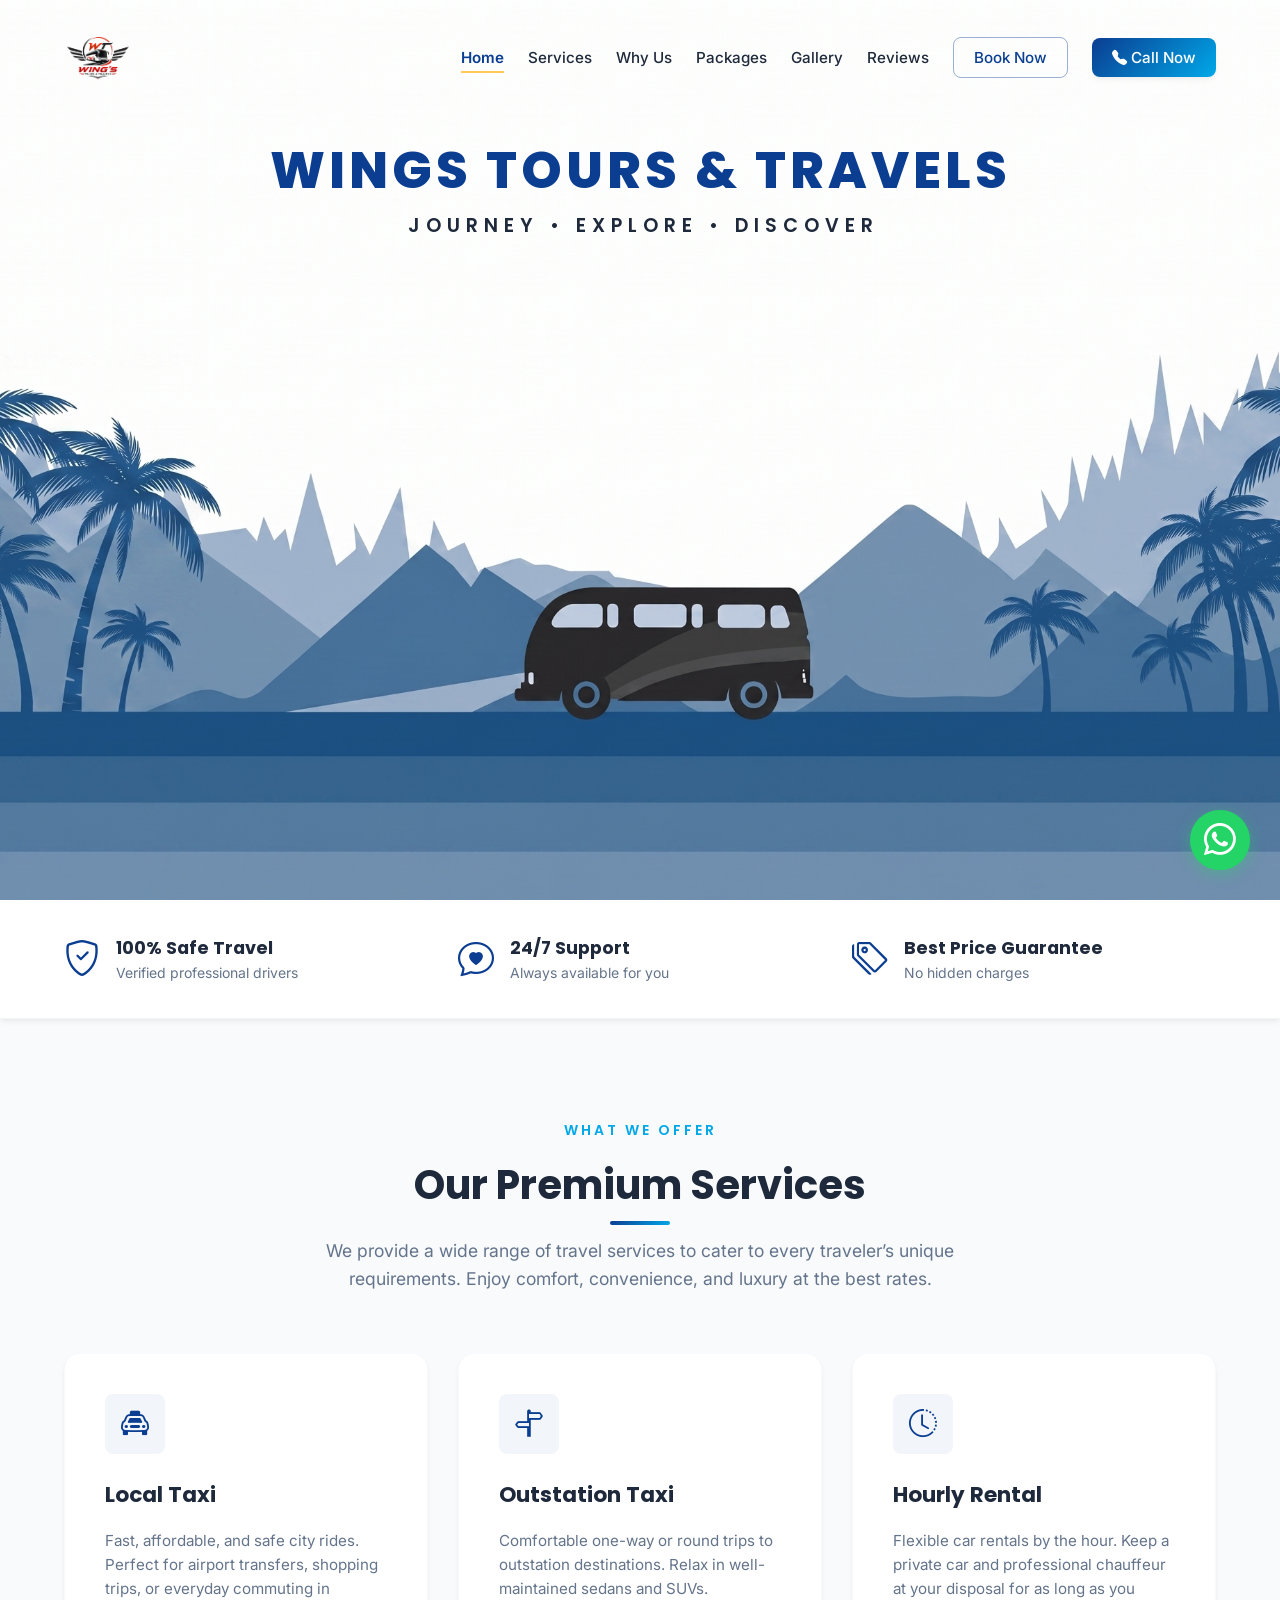
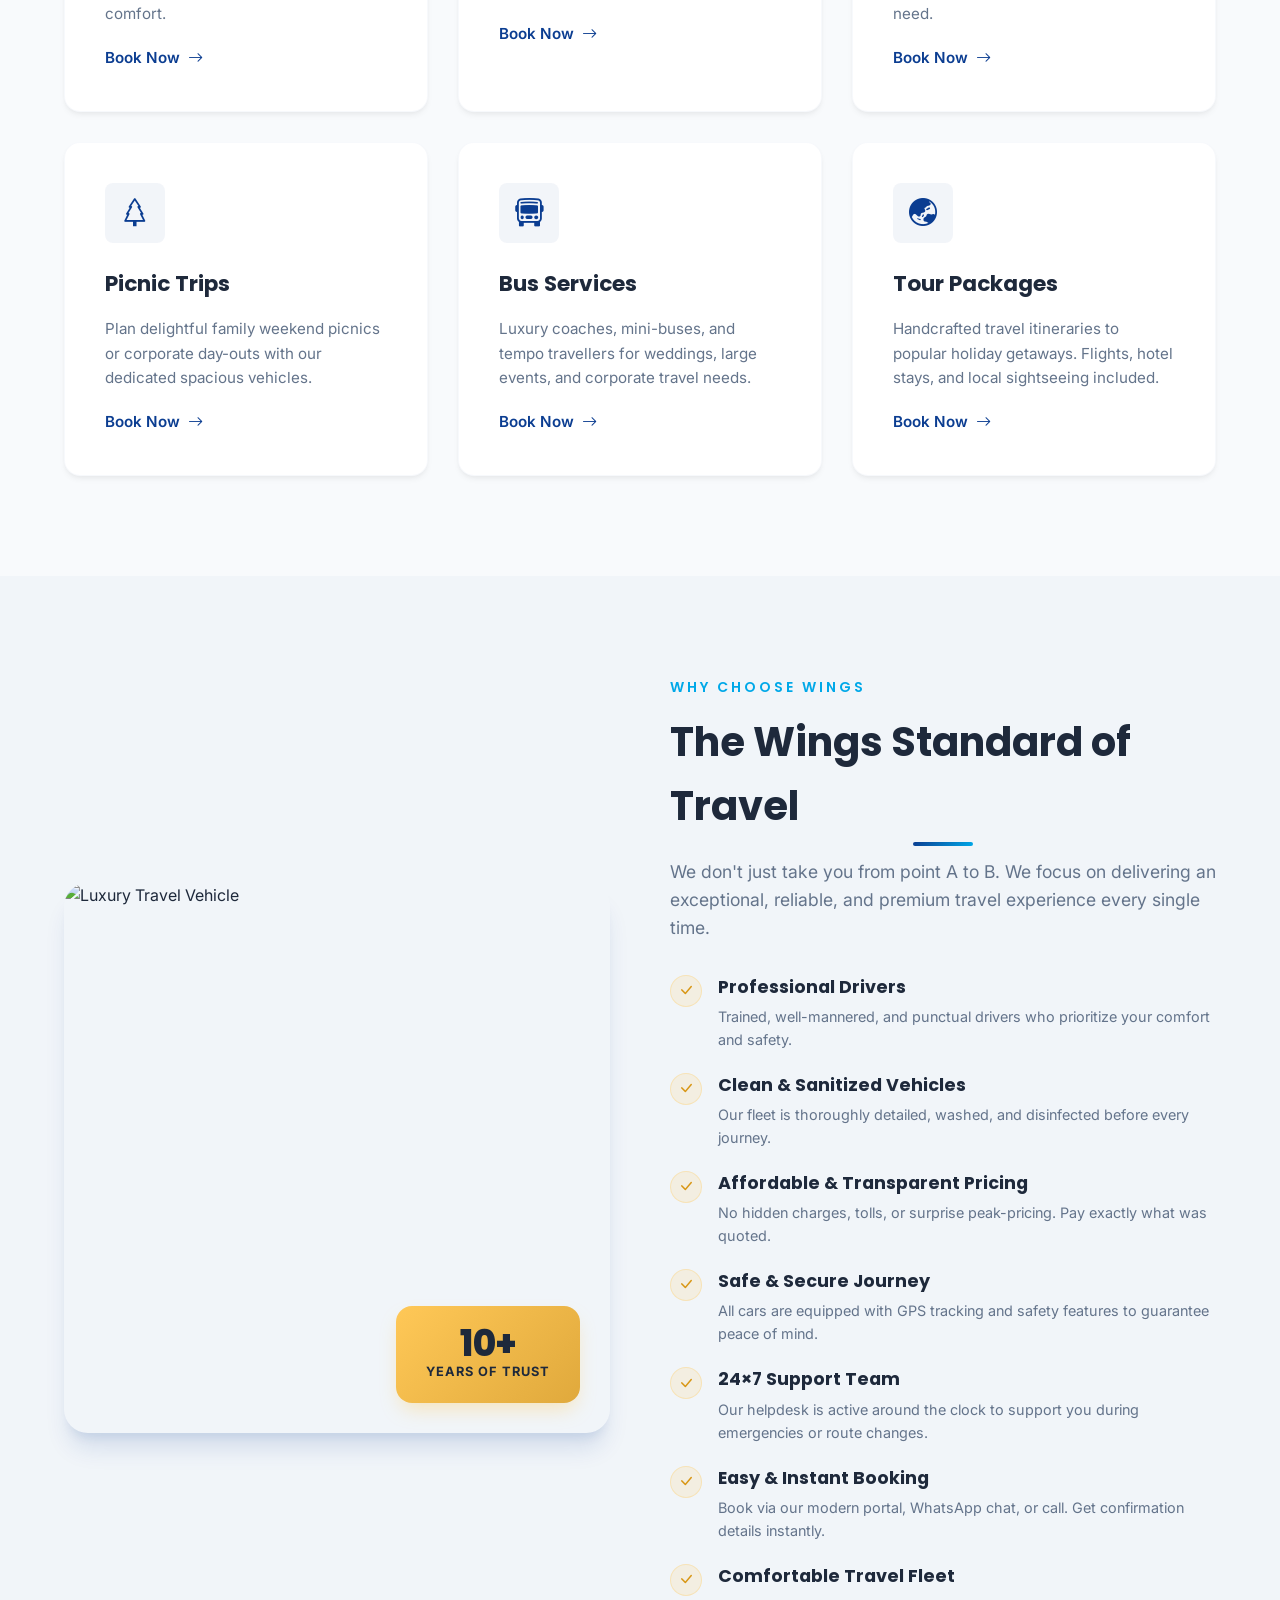
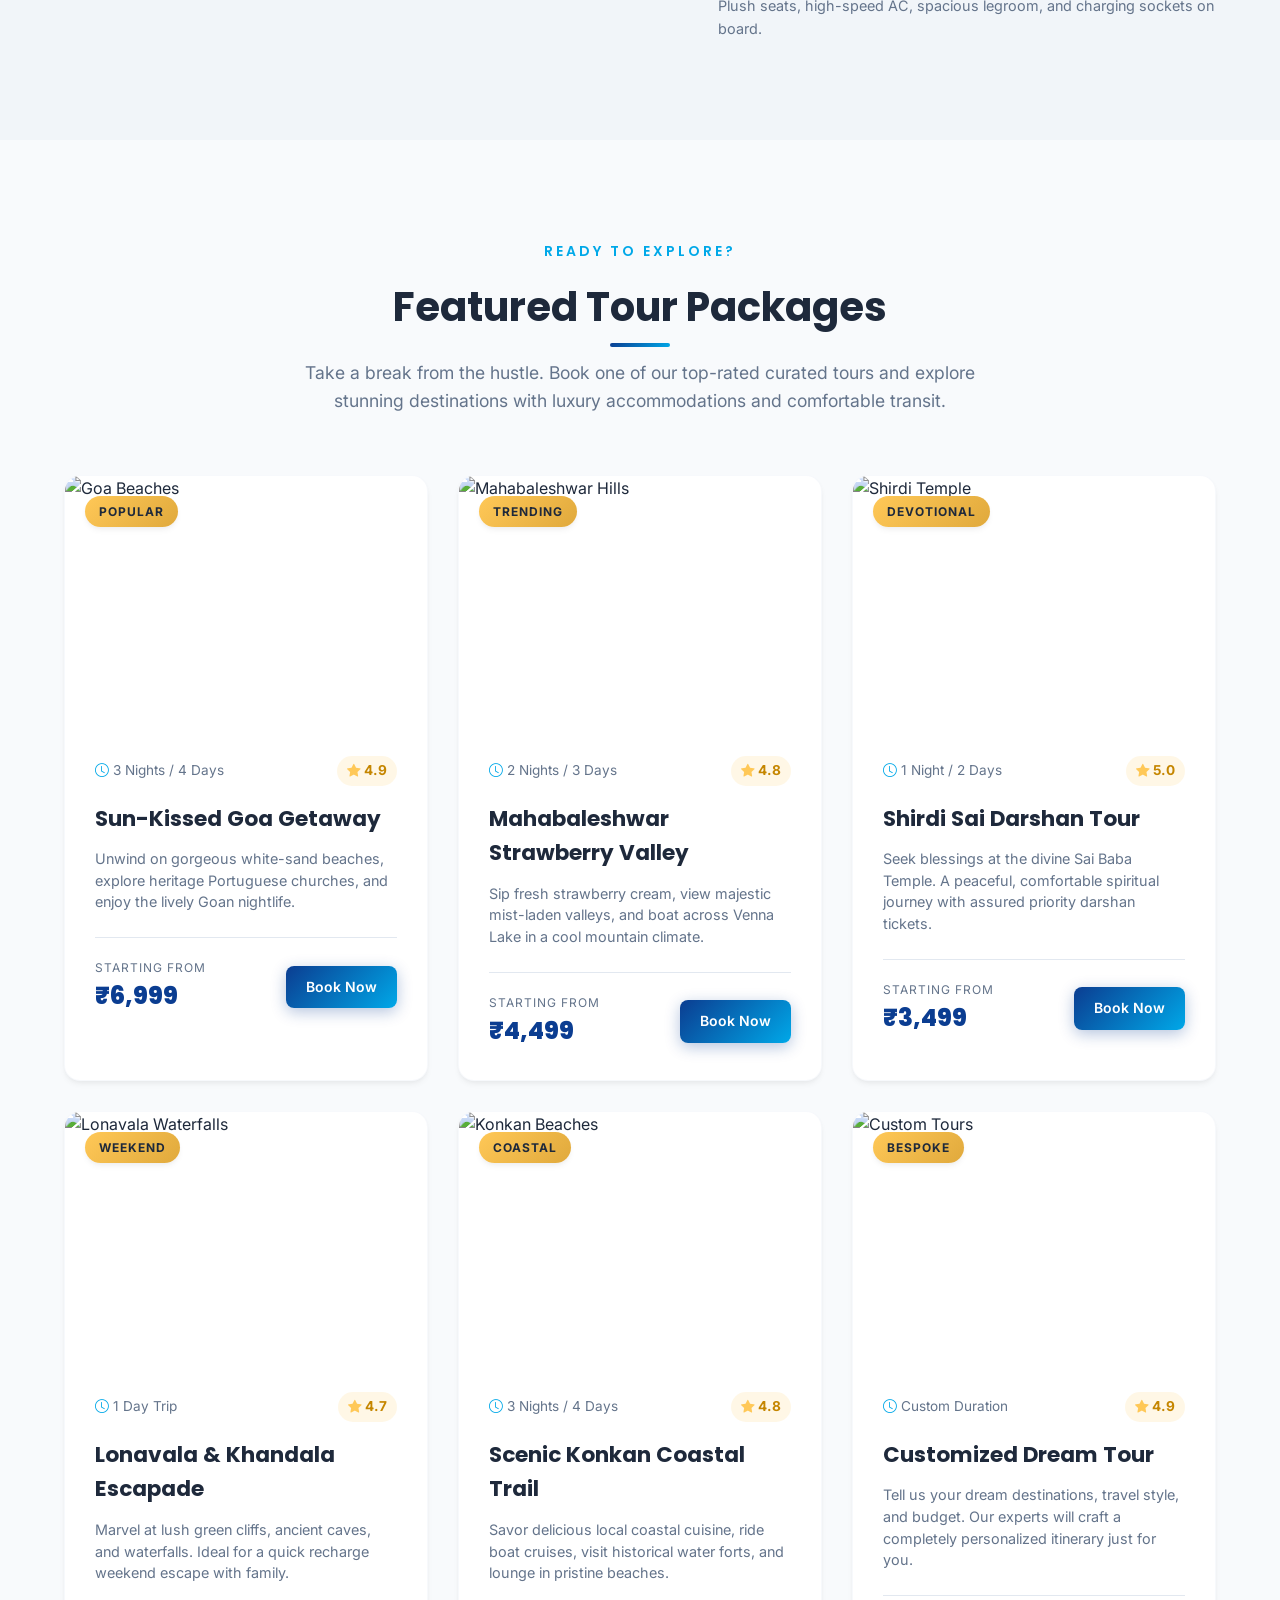
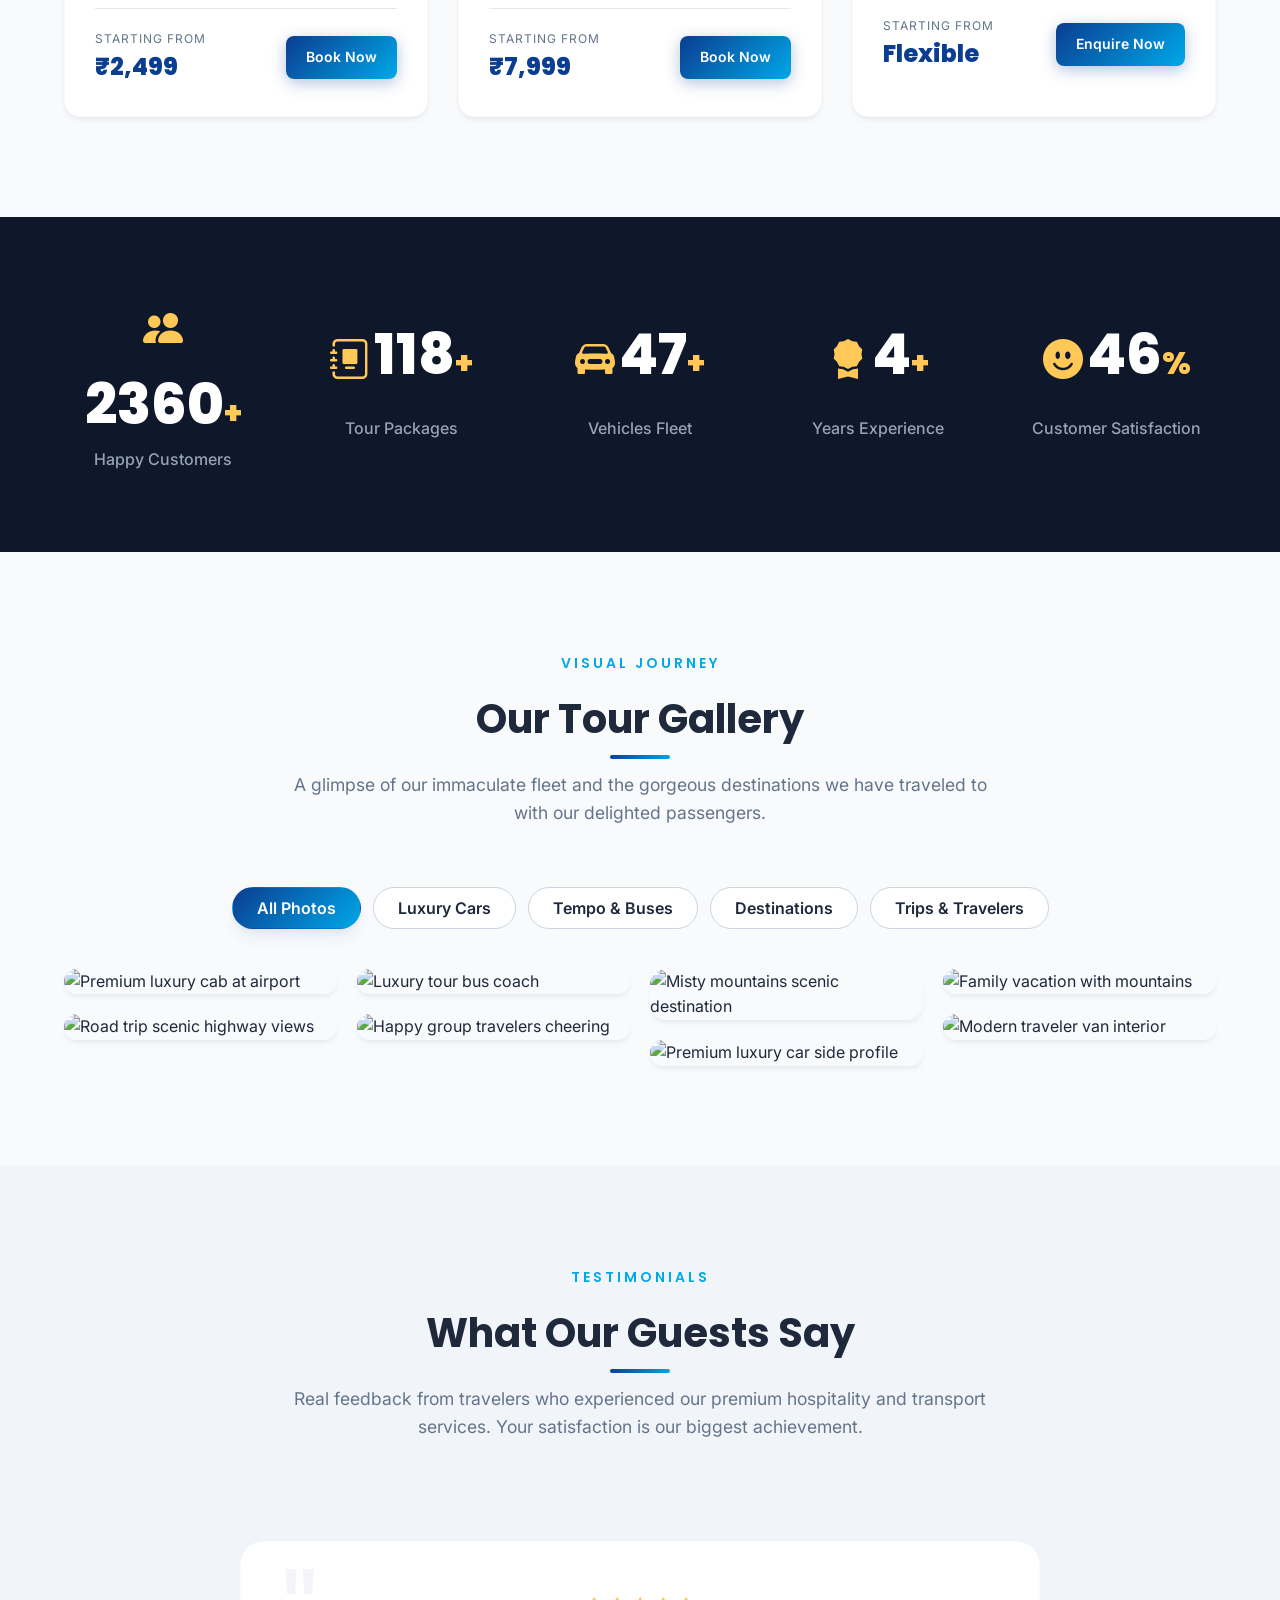
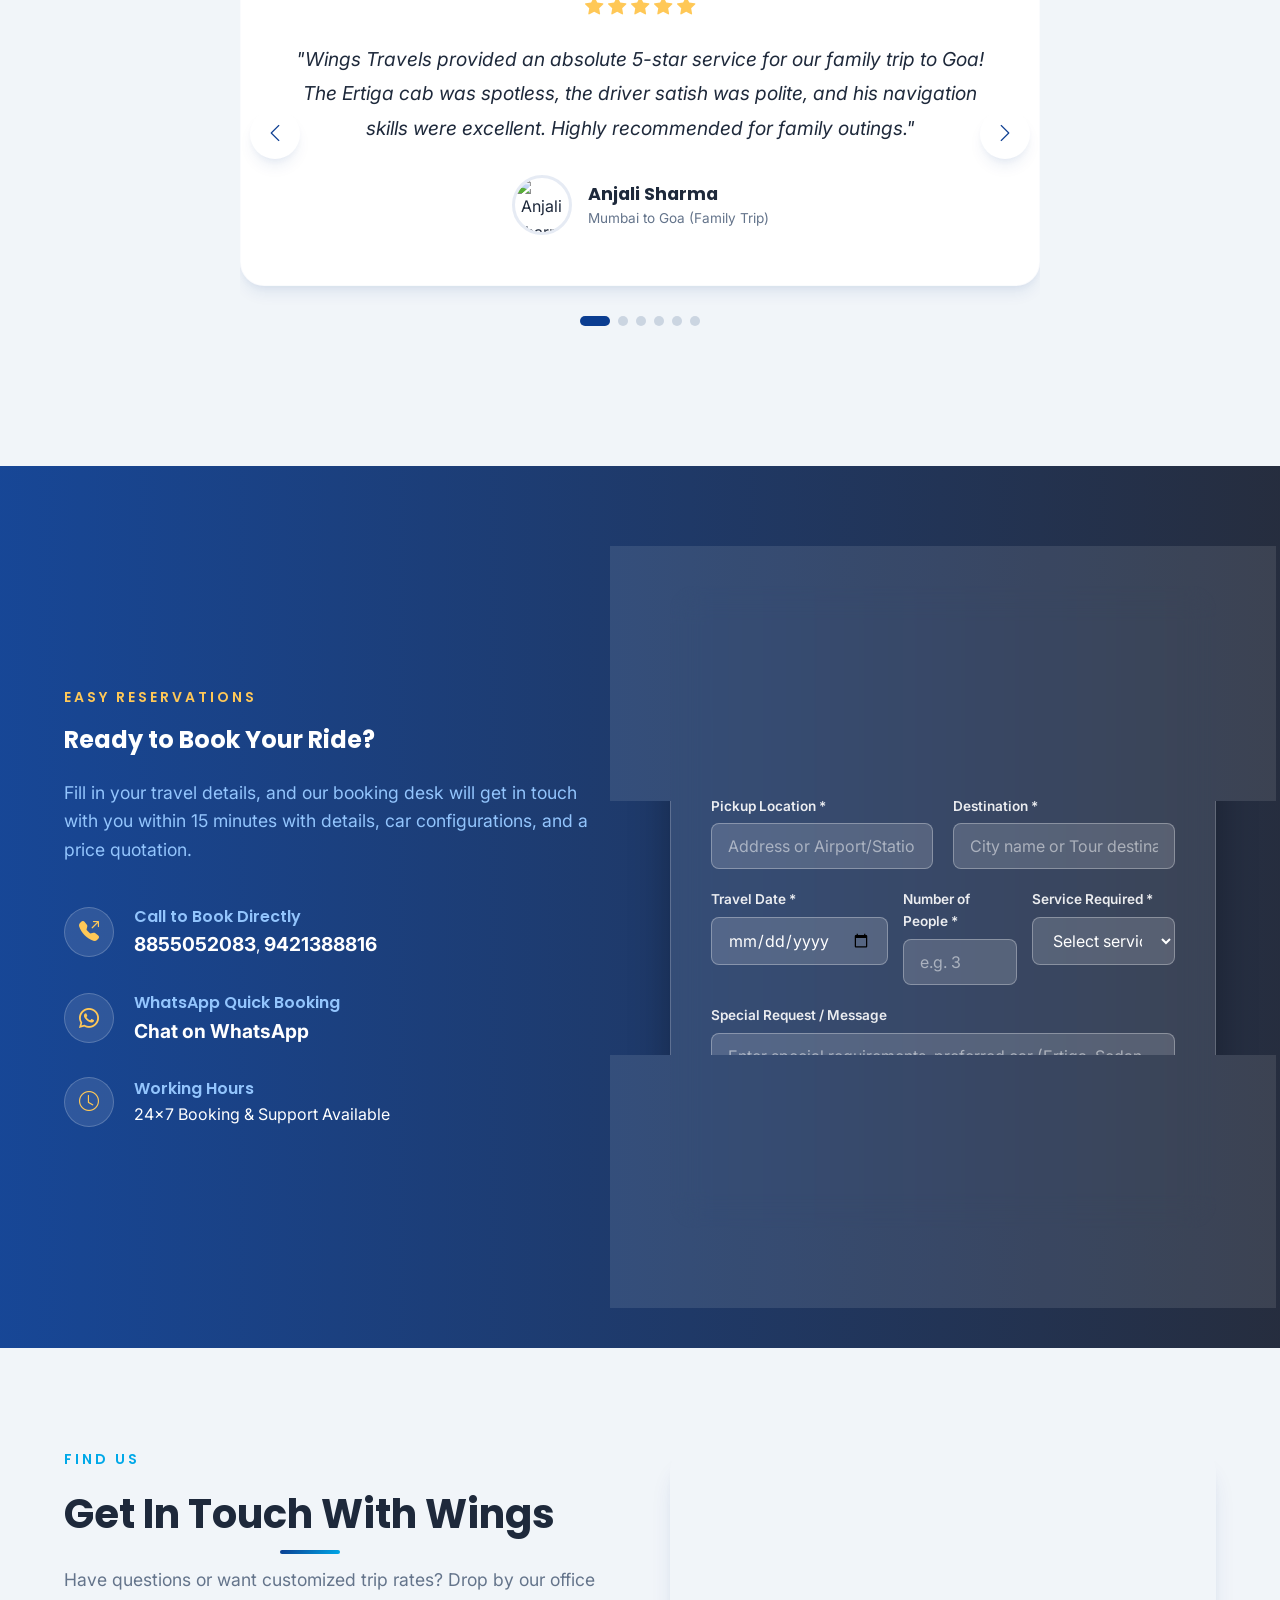
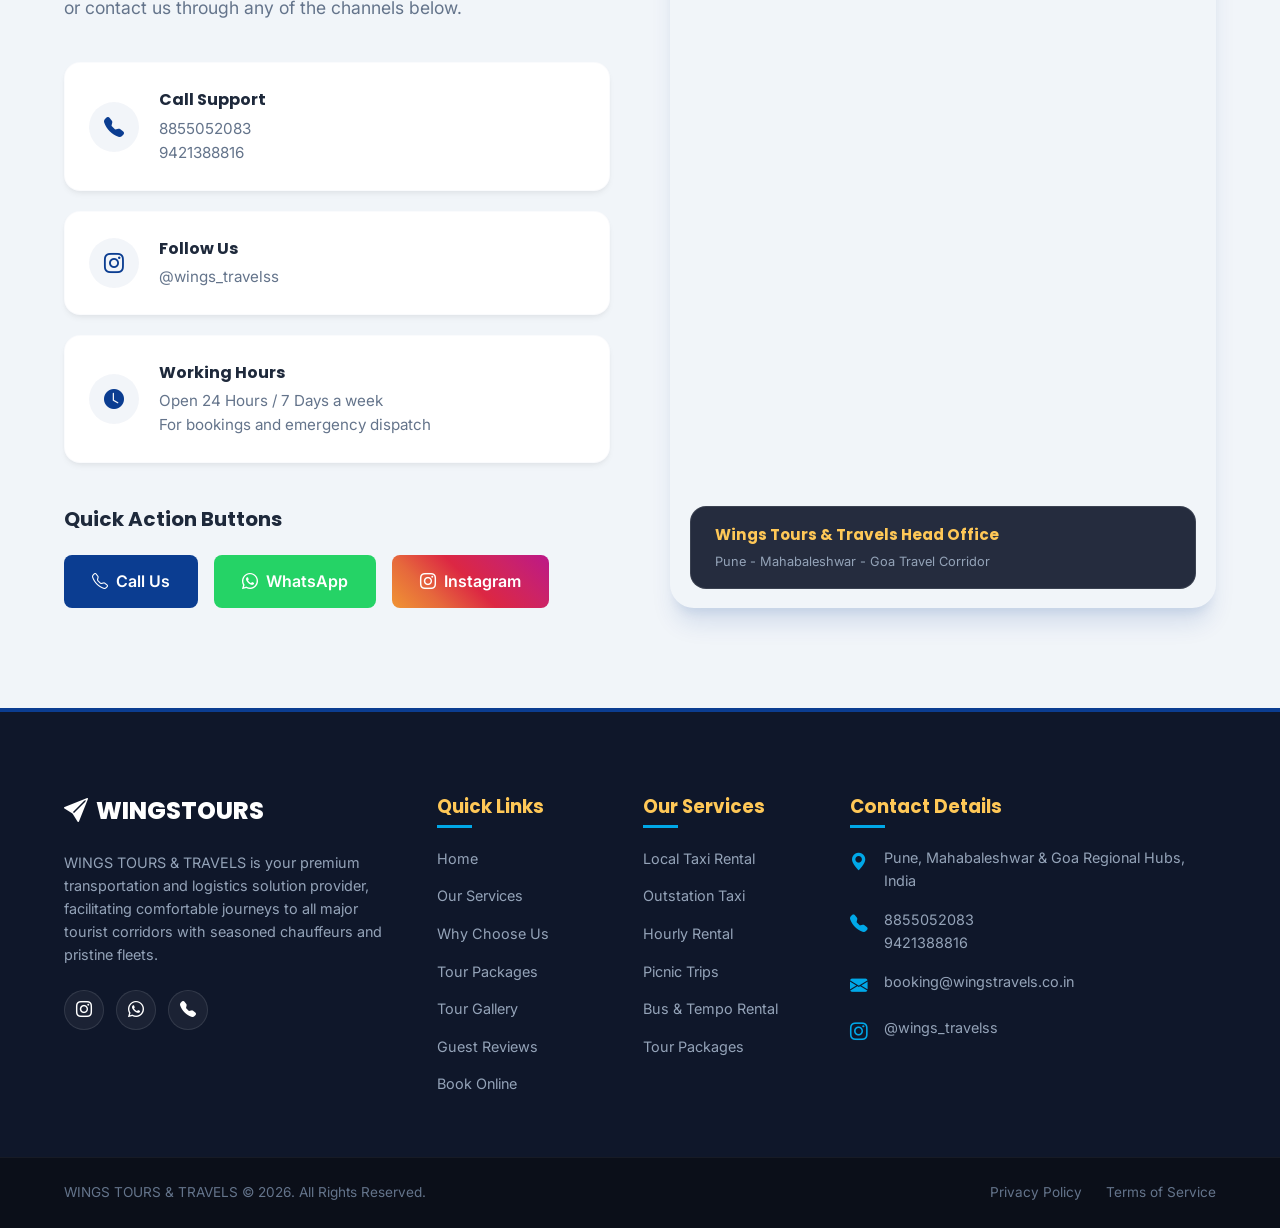
==== index.html @ 65b480d7 "ixes for the mobile service modal inputs and removed the "Experienced Drivers" card and links" ====
<!DOCTYPE html>
<html lang="en">

<head>
    <meta charset="UTF-8">
    <meta name="viewport" content="width=device-width, initial-scale=1.0">
    <title>Wings Tours & Travels | Premium Travel Agency & Car Rentals</title>
    <meta name="description"
        content="Wings Tours & Travels offers premium taxi rentals, outstation trips, bus services, and tour packages. Experience luxury, safety, and reliability. Book now!">
    <meta name="keywords"
        content="Wings Tours, Travels, Luxury Taxi, Outstation Cab, Bus Services, Goa Tour, Mahabaleshwar, Shirdi, Car Rental">

    <!-- Open Graph Meta Tags -->
    <meta property="og:title" content="Wings Tours & Travels">
    <meta property="og:description"
        content="Your Trusted Travel Partner for Every Journey. Safe, comfortable, and affordable luxury travel.">
    <meta property="og:type" content="website">

    <!-- Fonts -->
    <link rel="preconnect" href="https://fonts.googleapis.com">
    <link rel="preconnect" href="https://fonts.gstatic.com" crossorigin>
    <link
        href="https://fonts.googleapis.com/css2?family=Inter:wght@300;400;500;600;700&family=Poppins:wght@400;500;600;700;800&display=swap"
        rel="stylesheet">

    <!-- Bootstrap Icons -->
    <link rel="stylesheet" href="https://cdn.jsdelivr.net/npm/bootstrap-icons@1.11.1/font/bootstrap-icons.css">

    <!-- Custom CSS -->
    <link rel="stylesheet" href="style.css">
</head>

<body>

    <!-- Preloader -->
    <div id="preloader" class="preloader">
        <div class="spinner"></div>
        <h2 class="preloader-text">WINGS<span>TRAVELS</span></h2>
    </div>

    <!-- Scroll to Top -->
    <button id="scrollToTop" class="scroll-to-top" aria-label="Scroll to top">
        <i class="bi bi-arrow-up"></i>
    </button>

    <!-- Floating WhatsApp Widget -->
    <a href="https://wa.me/918855052083?text=Hi%20Wings%20Tours%20%26%20Travels,%20I%20would%20like%20to%20inquire%20about%20a%20booking."
        class="floating-whatsapp" target="_blank" rel="noopener" aria-label="Contact us on WhatsApp">
        <i class="bi bi-whatsapp"></i>
        <span class="whatsapp-tooltip">Chat with us</span>
    </a>

    <!-- Sticky Navbar -->
    <nav class="navbar" id="navbar">
        <div class="nav-container">
            <a href="#" class="logo">
                <img src="images/Logo.png" alt="Wings Tours & Travels" class="logo-img">
            </a>
            <button class="nav-toggle" id="navToggle" aria-label="Toggle Navigation">
                <span class="bar"></span>
                <span class="bar"></span>
                <span class="bar"></span>
            </button>
            <ul class="nav-menu" id="navMenu">
                <li><a href="#home" class="nav-link active">Home</a></li>
                <li><a href="#services" class="nav-link">Services</a></li>
                <li><a href="#why-choose-us" class="nav-link">Why Us</a></li>
                <li><a href="#packages" class="nav-link">Packages</a></li>
                <li><a href="#gallery" class="nav-link">Gallery</a></li>
                <li><a href="#reviews" class="nav-link">Reviews</a></li>
                <li><a href="#booking" class="nav-link nav-btn-outline">Book Now</a></li>
                <li><a href="tel:8855052083" class="nav-link nav-btn-solid"><i class="bi bi-telephone-fill"></i> Call
                        Now</a></li>
            </ul>
        </div>
    </nav>

    <!-- 1. Hero Section -->
    <header id="home" class="hero-section">
        <div class="hero-content">
            <h1 class="hero-brand-title">WINGS TOURS &amp; TRAVELS</h1>
            <div class="hero-tagline">Journey &bull; Explore &bull; Discover</div>
        </div>
    </header>

    <!-- Quick Stats Strip -->
    <div class="stats-strip">
        <div class="stats-strip-container container">
            <div class="stats-strip-item">
                <i class="bi bi-shield-check"></i>
                <div>
                    <h4>100% Safe Travel</h4>
                    <p>Verified professional drivers</p>
                </div>
            </div>
            <div class="stats-strip-item">
                <i class="bi bi-chat-heart"></i>
                <div>
                    <h4>24/7 Support</h4>
                    <p>Always available for you</p>
                </div>
            </div>
            <div class="stats-strip-item">
                <i class="bi bi-tags"></i>
                <div>
                    <h4>Best Price Guarantee</h4>
                    <p>No hidden charges</p>
                </div>
            </div>
        </div>
    </div>

    <!-- 2. Our Services Section -->
    <section id="services" class="section services-section">
        <div class="section-header container">
            <span class="section-tagline">What We Offer</span>
            <h2 class="section-title">Our Premium Services</h2>
            <p class="section-subtitle">We provide a wide range of travel services to cater to every traveler’s unique
                requirements. Enjoy comfort, convenience, and luxury at the best rates.</p>
        </div>
        <div class="services-grid container">
            <!-- Service Card 1 -->
            <div class="service-card clickable-service-card reveal-slide-up" data-service="Local Taxi">
                <div class="service-icon-container">
                    <i class="bi bi-taxi-front"></i>
                </div>
                <h3>Local Taxi</h3>
                <p>Fast, affordable, and safe city rides. Perfect for airport transfers, shopping trips, or everyday commuting in comfort.</p>
                <div class="service-card-action">Book Now <i class="bi bi-arrow-right"></i></div>
                <div class="service-card-hover-bg"></div>
            </div>
            <!-- Service Card 2 -->
            <div class="service-card clickable-service-card reveal-slide-up" data-service="Outstation Taxi">
                <div class="service-icon-container">
                    <i class="bi bi-signpost-split"></i>
                </div>
                <h3>Outstation Taxi</h3>
                <p>Comfortable one-way or round trips to outstation destinations. Relax in well-maintained sedans and SUVs.</p>
                <div class="service-card-action">Book Now <i class="bi bi-arrow-right"></i></div>
                <div class="service-card-hover-bg"></div>
            </div>
            <!-- Service Card 3 -->
            <div class="service-card clickable-service-card reveal-slide-up" data-service="Hourly Rental">
                <div class="service-icon-container">
                    <i class="bi bi-clock-history"></i>
                </div>
                <h3>Hourly Rental</h3>
                <p>Flexible car rentals by the hour. Keep a private car and professional chauffeur at your disposal for as long as you need.</p>
                <div class="service-card-action">Book Now <i class="bi bi-arrow-right"></i></div>
                <div class="service-card-hover-bg"></div>
            </div>
            <!-- Service Card 4 -->
            <div class="service-card clickable-service-card reveal-slide-up" data-service="Picnic Trips">
                <div class="service-icon-container">
                    <i class="bi bi-tree"></i>
                </div>
                <h3>Picnic Trips</h3>
                <p>Plan delightful family weekend picnics or corporate day-outs with our dedicated spacious vehicles.</p>
                <div class="service-card-action">Book Now <i class="bi bi-arrow-right"></i></div>
                <div class="service-card-hover-bg"></div>
            </div>
            <!-- Service Card 5 -->
            <div class="service-card clickable-service-card reveal-slide-up" data-service="Bus Services">
                <div class="service-icon-container">
                    <i class="bi bi-bus-front"></i>
                </div>
                <h3>Bus Services</h3>
                <p>Luxury coaches, mini-buses, and tempo travellers for weddings, large events, and corporate travel needs.</p>
                <div class="service-card-action">Book Now <i class="bi bi-arrow-right"></i></div>
                <div class="service-card-hover-bg"></div>
            </div>
            <!-- Service Card 6 -->
            <div class="service-card clickable-service-card reveal-slide-up" data-service="Tour Packages">
                <div class="service-icon-container">
                    <i class="bi bi-globe-asia-australia"></i>
                </div>
                <h3>Tour Packages</h3>
                <p>Handcrafted travel itineraries to popular holiday getaways. Flights, hotel stays, and local sightseeing included.</p>
                <div class="service-card-action">Book Now <i class="bi bi-arrow-right"></i></div>
                <div class="service-card-hover-bg"></div>
            </div>
        </div>
    </section>

    <!-- 3. Why Choose Us Section -->
    <section id="why-choose-us" class="section why-us-section bg-light">
        <div class="why-us-container container">
            <div class="why-us-image-col reveal-fade-in">
                <div class="image-wrapper">
                    <img src="https://images.unsplash.com/photo-1549399542-7e3f8b79c341?q=80&w=800"
                        alt="Luxury Travel Vehicle" class="why-us-img" loading="lazy">
                    <div class="floating-badge">
                        <span class="badge-num">10+</span>
                        <span class="badge-lbl">Years of Trust</span>
                    </div>
                </div>
            </div>
            <div class="why-us-content-col reveal-slide-left">
                <span class="section-tagline">Why Choose Wings</span>
                <h2 class="section-title">The Wings Standard of Travel</h2>
                <p class="section-subtitle">We don't just take you from point A to B. We focus on delivering an
                    exceptional, reliable, and premium travel experience every single time.</p>

                <ul class="why-us-list">
                    <li>
                        <div class="checkmark-icon"><i class="bi bi-check-lg"></i></div>
                        <div>
                            <h4>Professional Drivers</h4>
                            <p>Trained, well-mannered, and punctual drivers who prioritize your comfort and safety.</p>
                        </div>
                    </li>
                    <li>
                        <div class="checkmark-icon"><i class="bi bi-check-lg"></i></div>
                        <div>
                            <h4>Clean & Sanitized Vehicles</h4>
                            <p>Our fleet is thoroughly detailed, washed, and disinfected before every journey.</p>
                        </div>
                    </li>
                    <li>
                        <div class="checkmark-icon"><i class="bi bi-check-lg"></i></div>
                        <div>
                            <h4>Affordable & Transparent Pricing</h4>
                            <p>No hidden charges, tolls, or surprise peak-pricing. Pay exactly what was quoted.</p>
                        </div>
                    </li>
                    <li>
                        <div class="checkmark-icon"><i class="bi bi-check-lg"></i></div>
                        <div>
                            <h4>Safe & Secure Journey</h4>
                            <p>All cars are equipped with GPS tracking and safety features to guarantee peace of mind.
                            </p>
                        </div>
                    </li>
                    <li>
                        <div class="checkmark-icon"><i class="bi bi-check-lg"></i></div>
                        <div>
                            <h4>24×7 Support Team</h4>
                            <p>Our helpdesk is active around the clock to support you during emergencies or route
                                changes.</p>
                        </div>
                    </li>
                    <li>
                        <div class="checkmark-icon"><i class="bi bi-check-lg"></i></div>
                        <div>
                            <h4>Easy & Instant Booking</h4>
                            <p>Book via our modern portal, WhatsApp chat, or call. Get confirmation details instantly.
                            </p>
                        </div>
                    </li>
                    <li>
                        <div class="checkmark-icon"><i class="bi bi-check-lg"></i></div>
                        <div>
                            <h4>Comfortable Travel Fleet</h4>
                            <p>Plush seats, high-speed AC, spacious legroom, and charging sockets on board.</p>
                        </div>
                    </li>
                </ul>
            </div>
        </div>
    </section>

    <!-- 4. Featured Tour Packages Section -->
    <section id="packages" class="section packages-section">
        <div class="section-header container">
            <span class="section-tagline">Ready To Explore?</span>
            <h2 class="section-title">Featured Tour Packages</h2>
            <p class="section-subtitle">Take a break from the hustle. Book one of our top-rated curated tours and
                explore stunning destinations with luxury accommodations and comfortable transit.</p>
        </div>
        <div class="packages-grid container">
            <!-- Package Card 1 -->
            <div class="package-card reveal-slide-up">
                <div class="package-image-container">
                    <img src="https://images.unsplash.com/photo-1507525428034-b723cf961d3e?q=80&w=800" alt="Goa Beaches"
                        class="package-img" loading="lazy">
                    <span class="package-badge">Popular</span>
                </div>
                <div class="package-content">
                    <div class="package-meta">
                        <span class="package-duration"><i class="bi bi-clock"></i> 3 Nights / 4 Days</span>
                        <span class="package-rating"><i class="bi bi-star-fill"></i> 4.9</span>
                    </div>
                    <h3>Sun-Kissed Goa Getaway</h3>
                    <p>Unwind on gorgeous white-sand beaches, explore heritage Portuguese churches, and enjoy the lively
                        Goan nightlife.</p>
                    <div class="package-footer">
                        <div class="package-price">
                            <span class="price-lbl">Starting From</span>
                            <span class="price-val">₹6,999</span>
                        </div>
                        <a href="#booking" class="btn btn-primary btn-sm package-book-btn"
                            data-package="Goa Tour Package">Book Now</a>
                    </div>
                </div>
            </div>
            <!-- Package Card 2 -->
            <div class="package-card reveal-slide-up">
                <div class="package-image-container">
                    <img src="https://images.unsplash.com/photo-1464822759023-fed622ff2c3b?q=80&w=800"
                        alt="Mahabaleshwar Hills" class="package-img" loading="lazy">
                    <span class="package-badge">Trending</span>
                </div>
                <div class="package-content">
                    <div class="package-meta">
                        <span class="package-duration"><i class="bi bi-clock"></i> 2 Nights / 3 Days</span>
                        <span class="package-rating"><i class="bi bi-star-fill"></i> 4.8</span>
                    </div>
                    <h3>Mahabaleshwar Strawberry Valley</h3>
                    <p>Sip fresh strawberry cream, view majestic mist-laden valleys, and boat across Venna Lake in a
                        cool mountain climate.</p>
                    <div class="package-footer">
                        <div class="package-price">
                            <span class="price-lbl">Starting From</span>
                            <span class="price-val">₹4,499</span>
                        </div>
                        <a href="#booking" class="btn btn-primary btn-sm package-book-btn"
                            data-package="Mahabaleshwar Tour Package">Book Now</a>
                    </div>
                </div>
            </div>
            <!-- Package Card 3 -->
            <div class="package-card reveal-slide-up">
                <div class="package-image-container">
                    <img src="https://images.unsplash.com/photo-1542838132-92c53300491e?q=80&w=800" alt="Shirdi Temple"
                        class="package-img" loading="lazy">
                    <span class="package-badge">Devotional</span>
                </div>
                <div class="package-content">
                    <div class="package-meta">
                        <span class="package-duration"><i class="bi bi-clock"></i> 1 Night / 2 Days</span>
                        <span class="package-rating"><i class="bi bi-star-fill"></i> 5.0</span>
                    </div>
                    <h3>Shirdi Sai Darshan Tour</h3>
                    <p>Seek blessings at the divine Sai Baba Temple. A peaceful, comfortable spiritual journey with
                        assured priority darshan tickets.</p>
                    <div class="package-footer">
                        <div class="package-price">
                            <span class="price-lbl">Starting From</span>
                            <span class="price-val">₹3,499</span>
                        </div>
                        <a href="#booking" class="btn btn-primary btn-sm package-book-btn"
                            data-package="Shirdi Darshan Package">Book Now</a>
                    </div>
                </div>
            </div>
            <!-- Package Card 4 -->
            <div class="package-card reveal-slide-up">
                <div class="package-image-container">
                    <img src="https://images.unsplash.com/photo-1501785888041-af3ef285b470?q=80&w=800"
                        alt="Lonavala Waterfalls" class="package-img" loading="lazy">
                    <span class="package-badge">Weekend</span>
                </div>
                <div class="package-content">
                    <div class="package-meta">
                        <span class="package-duration"><i class="bi bi-clock"></i> 1 Day Trip</span>
                        <span class="package-rating"><i class="bi bi-star-fill"></i> 4.7</span>
                    </div>
                    <h3>Lonavala & Khandala Escapade</h3>
                    <p>Marvel at lush green cliffs, ancient caves, and waterfalls. Ideal for a quick recharge weekend
                        escape with family.</p>
                    <div class="package-footer">
                        <div class="package-price">
                            <span class="price-lbl">Starting From</span>
                            <span class="price-val">₹2,499</span>
                        </div>
                        <a href="#booking" class="btn btn-primary btn-sm package-book-btn"
                            data-package="Lonavala Package">Book Now</a>
                    </div>
                </div>
            </div>
            <!-- Package Card 5 -->
            <div class="package-card reveal-slide-up">
                <div class="package-image-container">
                    <img src="https://images.unsplash.com/photo-1544735716-392fe2489ffa?q=80&w=800" alt="Konkan Beaches"
                        class="package-img" loading="lazy">
                    <span class="package-badge">Coastal</span>
                </div>
                <div class="package-content">
                    <div class="package-meta">
                        <span class="package-duration"><i class="bi bi-clock"></i> 3 Nights / 4 Days</span>
                        <span class="package-rating"><i class="bi bi-star-fill"></i> 4.8</span>
                    </div>
                    <h3>Scenic Konkan Coastal Trail</h3>
                    <p>Savor delicious local coastal cuisine, ride boat cruises, visit historical water forts, and
                        lounge in pristine beaches.</p>
                    <div class="package-footer">
                        <div class="package-price">
                            <span class="price-lbl">Starting From</span>
                            <span class="price-val">₹7,999</span>
                        </div>
                        <a href="#booking" class="btn btn-primary btn-sm package-book-btn"
                            data-package="Konkan Tour Package">Book Now</a>
                    </div>
                </div>
            </div>
            <!-- Package Card 6 -->
            <div class="package-card reveal-slide-up">
                <div class="package-image-container">
                    <img src="https://images.unsplash.com/photo-1539635278303-d4002c07eae3?q=80&w=800"
                        alt="Custom Tours" class="package-img" loading="lazy">
                    <span class="package-badge">Bespoke</span>
                </div>
                <div class="package-content">
                    <div class="package-meta">
                        <span class="package-duration"><i class="bi bi-clock"></i> Custom Duration</span>
                        <span class="package-rating"><i class="bi bi-star-fill"></i> 4.9</span>
                    </div>
                    <h3>Customized Dream Tour</h3>
                    <p>Tell us your dream destinations, travel style, and budget. Our experts will craft a completely
                        personalized itinerary just for you.</p>
                    <div class="package-footer">
                        <div class="package-price">
                            <span class="price-lbl">Starting From</span>
                            <span class="price-val">Flexible</span>
                        </div>
                        <a href="#booking" class="btn btn-primary btn-sm package-book-btn"
                            data-package="Custom Tour Package">Enquire Now</a>
                    </div>
                </div>
            </div>
        </div>
    </section>

    <!-- 6. Live Statistics Section -->
    <section class="section stats-section bg-dark text-white">
        <div class="stats-grid container" id="statsGrid">
            <!-- Stat Item 1 -->
            <div class="stat-item">
                <div class="stat-icon"><i class="bi bi-people-fill"></i></div>
                <span class="stat-number" data-target="5000">0</span><span class="stat-suffix">+</span>
                <p class="stat-label">Happy Customers</p>
            </div>
            <!-- Stat Item 2 -->
            <div class="stat-item">
                <div class="stat-icon"><i class="bi bi-journal-album"></i></div>
                <span class="stat-number" data-target="250">0</span><span class="stat-suffix">+</span>
                <p class="stat-label">Tour Packages</p>
            </div>
            <!-- Stat Item 3 -->
            <div class="stat-item">
                <div class="stat-icon"><i class="bi bi-car-front-fill"></i></div>
                <span class="stat-number" data-target="100">0</span><span class="stat-suffix">+</span>
                <p class="stat-label">Vehicles Fleet</p>
            </div>
            <!-- Stat Item 4 -->
            <div class="stat-item">
                <div class="stat-icon"><i class="bi bi-award-fill"></i></div>
                <span class="stat-number" data-target="10">0</span><span class="stat-suffix">+</span>
                <p class="stat-label">Years Experience</p>
            </div>
            <!-- Stat Item 5 -->
            <div class="stat-item">
                <div class="stat-icon"><i class="bi bi-emoji-smile-fill"></i></div>
                <span class="stat-number" data-target="99">0</span><span class="stat-suffix">%</span>
                <p class="stat-label">Customer Satisfaction</p>
            </div>
        </div>
    </section>

    <!-- 7. Responsive Masonry Gallery Section -->
    <section id="gallery" class="section gallery-section">
        <div class="section-header container">
            <span class="section-tagline">Visual Journey</span>
            <h2 class="section-title">Our Tour Gallery</h2>
            <p class="section-subtitle">A glimpse of our immaculate fleet and the gorgeous destinations we have traveled
                to with our delighted passengers.</p>
        </div>

        <div class="gallery-filters container">
            <button class="filter-btn active" data-filter="all">All Photos</button>
            <button class="filter-btn" data-filter="cars">Luxury Cars</button>
            <button class="filter-btn" data-filter="buses">Tempo & Buses</button>
            <button class="filter-btn" data-filter="destinations">Destinations</button>
            <button class="filter-btn" data-filter="trips">Trips & Travelers</button>
        </div>

        <div class="gallery-grid container" id="galleryGrid">
            <!-- Gallery Item 1 -->
            <div class="gallery-item" data-category="cars">
                <img src="https://images.unsplash.com/photo-1619767886558-efdc259cde1a?q=80&w=800"
                    alt="Premium luxury cab at airport" class="gallery-img" loading="lazy">
                <div class="gallery-overlay">
                    <span class="gallery-title">Luxury Sedan Pickups</span>
                    <span class="gallery-cat">Luxury Cars</span>
                    <i class="bi bi-plus-circle gallery-icon"></i>
                </div>
            </div>
            <!-- Gallery Item 2 -->
            <div class="gallery-item" data-category="destinations">
                <img src="https://images.unsplash.com/photo-1469854523086-cc02fe5d8800?q=80&w=800"
                    alt="Road trip scenic highway views" class="gallery-img" loading="lazy">
                <div class="gallery-overlay">
                    <span class="gallery-title">Majestic Road Trips</span>
                    <span class="gallery-cat">Destinations</span>
                    <i class="bi bi-plus-circle gallery-icon"></i>
                </div>
            </div>
            <!-- Gallery Item 3 -->
            <div class="gallery-item" data-category="buses">
                <img src="https://images.unsplash.com/photo-1544620347-c4fd4a3d5957?q=80&w=800"
                    alt="Luxury tour bus coach" class="gallery-img" loading="lazy">
                <div class="gallery-overlay">
                    <span class="gallery-title">Premium Bus Services</span>
                    <span class="gallery-cat">Tempo & Buses</span>
                    <i class="bi bi-plus-circle gallery-icon"></i>
                </div>
            </div>
            <!-- Gallery Item 4 -->
            <div class="gallery-item" data-category="trips">
                <img src="https://images.unsplash.com/photo-1539635278303-d4002c07eae3?q=80&w=800"
                    alt="Happy group travelers cheering" class="gallery-img" loading="lazy">
                <div class="gallery-overlay">
                    <span class="gallery-title">Delighted Group Trips</span>
                    <span class="gallery-cat">Trips & Travelers</span>
                    <i class="bi bi-plus-circle gallery-icon"></i>
                </div>
            </div>
            <!-- Gallery Item 5 -->
            <div class="gallery-item" data-category="destinations">
                <img src="https://images.unsplash.com/photo-1506744038136-46273834b3fb?q=80&w=800"
                    alt="Misty mountains scenic destination" class="gallery-img" loading="lazy">
                <div class="gallery-overlay">
                    <span class="gallery-title">Scenic Mountain Trails</span>
                    <span class="gallery-cat">Destinations</span>
                    <i class="bi bi-plus-circle gallery-icon"></i>
                </div>
            </div>
            <!-- Gallery Item 6 -->
            <div class="gallery-item" data-category="cars">
                <img src="https://images.unsplash.com/photo-1503376780353-7e6692767b70?q=80&w=800"
                    alt="Premium luxury car side profile" class="gallery-img" loading="lazy">
                <div class="gallery-overlay">
                    <span class="gallery-title">VIP Business Chauffeurs</span>
                    <span class="gallery-cat">Luxury Cars</span>
                    <i class="bi bi-plus-circle gallery-icon"></i>
                </div>
            </div>
            <!-- Gallery Item 7 -->
            <div class="gallery-item" data-category="trips">
                <img src="https://images.unsplash.com/photo-1501785888041-af3ef285b470?q=80&w=800"
                    alt="Family vacation with mountains" class="gallery-img" loading="lazy">
                <div class="gallery-overlay">
                    <span class="gallery-title">Memorable Family Vacation</span>
                    <span class="gallery-cat">Trips & Travelers</span>
                    <i class="bi bi-plus-circle gallery-icon"></i>
                </div>
            </div>
            <!-- Gallery Item 8 -->
            <div class="gallery-item" data-category="buses">
                <img src="https://images.unsplash.com/photo-1494515013825-99d6d4fe3db4?q=80&w=800"
                    alt="Modern traveler van interior" class="gallery-img" loading="lazy">
                <div class="gallery-overlay">
                    <span class="gallery-title">Plush Tempo Interiors</span>
                    <span class="gallery-cat">Tempo & Buses</span>
                    <i class="bi bi-plus-circle gallery-icon"></i>
                </div>
            </div>
        </div>
    </section>

    <!-- Custom Lightbox Modal -->
    <div id="lightbox" class="lightbox">
        <span class="lightbox-close">&times;</span>
        <button class="lightbox-prev" aria-label="Previous image"><i class="bi bi-chevron-left"></i></button>
        <div class="lightbox-content-wrapper">
            <img class="lightbox-img" src="" alt="Zoomed view">
            <div class="lightbox-caption"></div>
        </div>
        <button class="lightbox-next" aria-label="Next image"><i class="bi bi-chevron-right"></i></button>
    </div>

    <!-- 5. Customer Reviews Slider Section -->
    <section id="reviews" class="section reviews-section bg-light">
        <div class="section-header container">
            <span class="section-tagline">Testimonials</span>
            <h2 class="section-title">What Our Guests Say</h2>
            <p class="section-subtitle">Real feedback from travelers who experienced our premium hospitality and
                transport services. Your satisfaction is our biggest achievement.</p>
        </div>

        <div class="reviews-slider-container container">
            <div class="reviews-slider" id="reviewsSlider">
                <!-- Review Card 1 -->
                <div class="review-slide active">
                    <div class="review-card">
                        <div class="review-stars">
                            <i class="bi bi-star-fill"></i>
                            <i class="bi bi-star-fill"></i>
                            <i class="bi bi-star-fill"></i>
                            <i class="bi bi-star-fill"></i>
                            <i class="bi bi-star-fill"></i>
                        </div>
                        <p class="review-text">"Wings Travels provided an absolute 5-star service for our family trip to
                            Goa! The Ertiga cab was spotless, the driver satish was polite, and his navigation skills
                            were excellent. Highly recommended for family outings."</p>
                        <div class="review-user">
                            <img src="https://images.unsplash.com/photo-1494790108377-be9c29b29330?q=80&w=150"
                                alt="Anjali Sharma" class="user-avatar" loading="lazy">
                            <div class="user-info">
                                <h4>Anjali Sharma</h4>
                                <p>Mumbai to Goa (Family Trip)</p>
                            </div>
                        </div>
                    </div>
                </div>
                <!-- Review Card 2 -->
                <div class="review-slide">
                    <div class="review-card">
                        <div class="review-stars">
                            <i class="bi bi-star-fill"></i>
                            <i class="bi bi-star-fill"></i>
                            <i class="bi bi-star-fill"></i>
                            <i class="bi bi-star-fill"></i>
                            <i class="bi bi-star-fill"></i>
                        </div>
                        <p class="review-text">"We booked a 17-seater Tempo Traveller for a corporate weekend picnic to
                            Lonavala. The booking process was seamless, rates were very transparent, and the vehicle was
                            extremely spacious and comfortable."</p>
                        <div class="review-user">
                            <img src="https://images.unsplash.com/photo-1507003211169-0a1dd7228f2d?q=80&w=150"
                                alt="Rohan Deshmukh" class="user-avatar" loading="lazy">
                            <div class="user-info">
                                <h4>Rohan Deshmukh</h4>
                                <p>Pune to Lonavala (Corporate Trip)</p>
                            </div>
                        </div>
                    </div>
                </div>
                <!-- Review Card 3 -->
                <div class="review-slide">
                    <div class="review-card">
                        <div class="review-stars">
                            <i class="bi bi-star-fill"></i>
                            <i class="bi bi-star-fill"></i>
                            <i class="bi bi-star-fill"></i>
                            <i class="bi bi-star-fill"></i>
                            <i class="bi bi-star-fill"></i>
                        </div>
                        <p class="review-text">"Every time I fly down for work, Wings is my default airport pick-up and
                            local rental choice. Reliable, clean sedans, punctual drivers who understand corporate
                            requirements perfectly."</p>
                        <div class="review-user">
                            <img src="https://images.unsplash.com/photo-1500648767791-00dcc994a43e?q=80&w=150"
                                alt="Vikram Mehta" class="user-avatar" loading="lazy">
                            <div class="user-info">
                                <h4>Vikram Mehta</h4>
                                <p>Airport Transfers & Rental (Frequent Flyer)</p>
                            </div>
                        </div>
                    </div>
                </div>
                <!-- Review Card 4 -->
                <div class="review-slide">
                    <div class="review-card">
                        <div class="review-stars">
                            <i class="bi bi-star-fill"></i>
                            <i class="bi bi-star-fill"></i>
                            <i class="bi bi-star-fill"></i>
                            <i class="bi bi-star-fill"></i>
                            <i class="bi bi-star-fill"></i>
                        </div>
                        <p class="review-text">"Our spiritual journey to Shirdi was incredibly peaceful. The driver
                            drove very carefully, took care of my senior citizen parents, and suggested the best routes
                            and restaurants on the way."</p>
                        <div class="review-user">
                            <img src="https://images.unsplash.com/photo-1544005313-94ddf0286df2?q=80&w=150"
                                alt="Sunita Rao" class="user-avatar" loading="lazy">
                            <div class="user-info">
                                <h4>Sunita Rao</h4>
                                <p>Mumbai to Shirdi (Devotional Trip)</p>
                            </div>
                        </div>
                    </div>
                </div>
                <!-- Review Card 5 -->
                <div class="review-slide">
                    <div class="review-card">
                        <div class="review-stars">
                            <i class="bi bi-star-fill"></i>
                            <i class="bi bi-star-fill"></i>
                            <i class="bi bi-star-fill"></i>
                            <i class="bi bi-star-fill"></i>
                            <i class="bi bi-star-fill"></i>
                        </div>
                        <p class="review-text">"Organized a customized Konkan tour package through Wings. The custom
                            itinerary was well planned. High-end hotels, reliable transport, zero stress. Highly
                            professional services!"</p>
                        <div class="review-user">
                            <img src="https://images.unsplash.com/photo-1522075469751-3a6694fb2f61?q=80&w=150"
                                alt="Abhishek Pathak" class="user-avatar" loading="lazy">
                            <div class="user-info">
                                <h4>Abhishek Pathak</h4>
                                <p>Konkan Coastal Explorer (Custom Package)</p>
                            </div>
                        </div>
                    </div>
                </div>
                <!-- Review Card 6 -->
                <div class="review-slide">
                    <div class="review-card">
                        <div class="review-stars">
                            <i class="bi bi-star-fill"></i>
                            <i class="bi bi-star-fill"></i>
                            <i class="bi bi-star-fill"></i>
                            <i class="bi bi-star-fill"></i>
                            <i class="bi bi-star-fill"></i>
                        </div>
                        <p class="review-text">"Prompt reply on WhatsApp, quick quotation, and immediate booking. The
                            Mahabaleshwar tour was an absolute breeze. Very good quality SUVs at reasonable packages.
                            Definite recommendation."</p>
                        <div class="review-user">
                            <img src="https://images.unsplash.com/photo-1534528741775-53994a69daeb?q=80&w=150"
                                alt="Prisha Patil" class="user-avatar" loading="lazy">
                            <div class="user-info">
                                <h4>Prisha Patil</h4>
                                <p>Thane to Mahabaleshwar (Weekend getaway)</p>
                            </div>
                        </div>
                    </div>
                </div>
            </div>

            <!-- Controls -->
            <button class="slider-btn prev-btn" id="sliderPrev" aria-label="Previous review"><i
                    class="bi bi-chevron-left"></i></button>
            <button class="slider-btn next-btn" id="sliderNext" aria-label="Next review"><i
                    class="bi bi-chevron-right"></i></button>

            <!-- Slider Dots -->
            <div class="slider-dots" id="sliderDots"></div>
        </div>
    </section>

    <!-- 8. Booking Form Section -->
    <section id="booking" class="section booking-section">
        <div class="booking-bg-image"></div>
        <div class="booking-container container">
            <div class="booking-grid">
                <!-- Info Column -->
                <div class="booking-info-col reveal-slide-right">
                    <span class="section-tagline text-yellow">Easy Reservations</span>
                    <h2 class="text-white font-poppins">Ready to Book Your Ride?</h2>
                    <p class="text-light-blue">Fill in your travel details, and our booking desk will get in touch with
                        you within 15 minutes with details, car configurations, and a price quotation.</p>

                    <div class="contact-info-strip">
                        <div class="contact-info-item">
                            <div class="icon-circle"><i class="bi bi-telephone-outbound-fill"></i></div>
                            <div>
                                <h5>Call to Book Directly</h5>
                                <a href="tel:8855052083" class="phone-link">8855052083</a>, <a href="tel:9421388816"
                                    class="phone-link">9421388816</a>
                            </div>
                        </div>
                        <div class="contact-info-item">
                            <div class="icon-circle"><i class="bi bi-whatsapp"></i></div>
                            <div>
                                <h5>WhatsApp Quick Booking</h5>
                                <a href="https://wa.me/918855052083" target="_blank" rel="noopener"
                                    class="phone-link">Chat on WhatsApp</a>
                            </div>
                        </div>
                        <div class="contact-info-item">
                            <div class="icon-circle"><i class="bi bi-clock"></i></div>
                            <div>
                                <h5>Working Hours</h5>
                                <p class="text-white">24×7 Booking & Support Available</p>
                            </div>
                        </div>
                    </div>
                </div>

                <!-- Form Column -->
                <div class="booking-form-col reveal-fade-in">
                    <div class="booking-glass-card">
                        <h3>Reserve Your Ticket / Car</h3>
                        <form id="bookingForm" class="booking-form" novalidate>

                            <div class="form-row-2">
                                <div class="form-group">
                                    <label for="bookingName">Full Name *</label>
                                    <input type="text" id="bookingName" name="name" required
                                        placeholder="Enter your full name">
                                    <span class="error-msg">Name is required.</span>
                                </div>
                                <div class="form-group">
                                    <label for="bookingPhone">Phone Number *</label>
                                    <input type="tel" id="bookingPhone" name="phone" required pattern="^[0-9]{10}$"
                                        placeholder="10-digit mobile number">
                                    <span class="error-msg">Please enter a valid 10-digit number.</span>
                                </div>
                            </div>

                            <div class="form-row-2">
                                <div class="form-group">
                                    <label for="bookingPickup">Pickup Location *</label>
                                    <input type="text" id="bookingPickup" name="pickup" required
                                        placeholder="Address or Airport/Station">
                                    <span class="error-msg">Pickup location is required.</span>
                                </div>
                                <div class="form-group">
                                    <label for="bookingDestination">Destination *</label>
                                    <input type="text" id="bookingDestination" name="destination" required
                                        placeholder="City name or Tour destination">
                                    <span class="error-msg">Destination is required.</span>
                                </div>
                            </div>

                            <div class="form-row-3">
                                <div class="form-group">
                                    <label for="bookingDate">Travel Date *</label>
                                    <input type="date" id="bookingDate" name="travel_date" required>
                                    <span class="error-msg">Date is required.</span>
                                </div>
                                <div class="form-group">
                                    <label for="bookingPeople">Number of People *</label>
                                    <input type="number" id="bookingPeople" name="people" required min="1" max="100"
                                        placeholder="e.g. 3">
                                    <span class="error-msg">Invalid count (1-100).</span>
                                </div>
                                <div class="form-group">
                                    <label for="bookingService">Service Required *</label>
                                    <select id="bookingService" name="service" required>
                                        <option value="" disabled selected>Select service</option>
                                        <option value="Local Taxi">Local Taxi</option>
                                        <option value="Outstation Taxi">Outstation Taxi</option>
                                        <option value="Hourly Rental">Hourly Rental</option>
                                        <option value="Picnic Trips">Picnic Trips</option>
                                        <option value="Bus Services">Bus Services</option>
                                        <option value="Tour Packages">Tour Packages</option>
                                    </select>
                                    <span class="error-msg">Please select a service.</span>
                                </div>
                            </div>

                            <div class="form-group">
                                <label for="bookingMessage">Special Request / Message</label>
                                <textarea id="bookingMessage" name="message" rows="3"
                                    placeholder="Enter special requirements, preferred car (Ertiga, Sedan, SUV, Traveller, Bus), flight numbers etc."></textarea>
                            </div>

                            <button type="submit" class="btn btn-primary btn-block">Confirm Booking Now <i
                                    class="bi bi-check-circle-fill"></i></button>
                        </form>
                    </div>
                </div>
            </div>
        </div>
    </section>

    <!-- Service Booking Modal -->
    <div id="serviceModal" class="service-modal">
        <div class="service-modal-content">
            <button id="closeServiceModalBtn" class="close-service-modal" aria-label="Close modal">&times;</button>
            <div class="service-modal-header">
                <h2 id="serviceModalTitle">Book Service</h2>
                <p id="serviceModalSubtitle">Please fill in the details below to book this service.</p>
            </div>
            <form id="serviceModalForm" class="booking-form" novalidate>
                <!-- Hidden input for service name -->
                <input type="hidden" id="serviceModalService" name="service">

                <div class="form-row-2">
                    <div class="form-group">
                        <label for="serviceModalName">Full Name *</label>
                        <input type="text" id="serviceModalName" name="name" required placeholder="Enter your full name">
                        <span class="error-msg">Name is required.</span>
                    </div>
                    <div class="form-group">
                        <label for="serviceModalPhone">Phone Number *</label>
                        <input type="tel" id="serviceModalPhone" name="phone" required pattern="^[0-9]{10}$" placeholder="10-digit mobile number">
                        <span class="error-msg">Please enter a valid 10-digit number.</span>
                    </div>
                </div>

                <div class="form-row-2">
                    <div class="form-group">
                        <label for="serviceModalPickup">Pickup Location *</label>
                        <input type="text" id="serviceModalPickup" name="pickup" required placeholder="Address or Airport/Station">
                        <span class="error-msg">Pickup location is required.</span>
                    </div>
                    <div class="form-group">
                        <label for="serviceModalDestination">Destination *</label>
                        <input type="text" id="serviceModalDestination" name="destination" required placeholder="City or drop location">
                        <span class="error-msg">Destination is required.</span>
                    </div>
                </div>

                <div class="form-row-2">
                    <div class="form-group">
                        <label for="serviceModalDate">Travel Date *</label>
                        <input type="date" id="serviceModalDate" name="travel_date" required>
                        <span class="error-msg">Date is required.</span>
                    </div>
                    <div class="form-group">
                        <label for="serviceModalPeople">Number of People *</label>
                        <input type="number" id="serviceModalPeople" name="people" required min="1" max="100" placeholder="e.g. 3">
                        <span class="error-msg">Invalid count (1-100).</span>
                    </div>
                </div>

                <!-- Dynamic Row for Vehicle, Duration, and Package -->
                <div class="form-row-2" id="serviceModalDynamicRow" style="display: none; margin-bottom: 10px;">
                    <!-- Dynamic field: Vehicle Selection -->
                    <div class="form-group" id="serviceModalVehicleGroup" style="display: none;">
                        <label for="serviceModalVehicle">Preferred Vehicle *</label>
                        <select id="serviceModalVehicle" name="vehicle">
                            <!-- Options will be populated dynamically -->
                        </select>
                        <span class="error-msg">Please select a vehicle.</span>
                    </div>

                    <!-- Dynamic field: Duration Selection -->
                    <div class="form-group" id="serviceModalDurationGroup" style="display: none;">
                        <label for="serviceModalDuration">Duration *</label>
                        <select id="serviceModalDuration" name="duration">
                            <option value="" disabled selected>Select duration</option>
                            <option value="4 Hours / 40 KM">4 Hours / 40 KM</option>
                            <option value="8 Hours / 80 KM">8 Hours / 80 KM</option>
                            <option value="12 Hours / 120 KM">12 Hours / 120 KM</option>
                            <option value="Full Day (Outstation)">Full Day (Outstation)</option>
                            <option value="Custom Duration">Custom Duration (Mention in Message)</option>
                        </select>
                        <span class="error-msg">Please select a duration.</span>
                    </div>

                    <!-- Dynamic field: Package Selection -->
                    <div class="form-group" id="serviceModalPackageGroup" style="display: none;">
                        <label for="serviceModalPackage">Tour Package *</label>
                        <select id="serviceModalPackage" name="package">
                            <option value="" disabled selected>Select package</option>
                            <option value="Goa Tour Package">Goa Tour Package</option>
                            <option value="Mahabaleshwar Tour Package">Mahabaleshwar Tour Package</option>
                            <option value="Shirdi Darshan Package">Shirdi Darshan Package</option>
                            <option value="Lonavala Package">Lonavala Package</option>
                            <option value="Konkan Tour Package">Konkan Tour Package</option>
                            <option value="Custom Tour Package">Custom Tour Package</option>
                        </select>
                        <span class="error-msg">Please select a package.</span>
                    </div>
                </div>

                <div class="form-group">
                    <label for="serviceModalMessage">Special Request / Message</label>
                    <textarea id="serviceModalMessage" name="message" rows="3" placeholder="Enter special requirements, hotel requests, flights etc."></textarea>
                </div>

                <button type="submit" class="btn btn-primary btn-block">Confirm Booking Now <i class="bi bi-check-circle-fill"></i></button>
            </form>
        </div>
    </div>

    <!-- Success Modal -->
    <div id="successModal" class="success-modal">
        <div class="success-modal-content">
            <div class="success-icon-circle">
                <i class="bi bi-check2-all"></i>
            </div>
            <h2>Booking Inquiry Received!</h2>
            <p>Thank you <strong id="successCustomerName">Client</strong>. Your inquiry has been logged successfully.
            </p>
            <p>We are coordinating your request. A Wings booking executive will call you within 15 minutes at <strong
                    id="successCustomerPhone">0000000000</strong> to confirm vehicle availability, quotes, and driver
                detail details.</p>
            <div class="success-actions">
                <button id="successCloseBtn" class="btn btn-primary">Okay, Great</button>
                <a id="successWhatsAppBtn" href="#" target="_blank" rel="noopener" class="btn btn-whatsapp-btn"><i
                        class="bi bi-whatsapp"></i> Chat on WhatsApp</a>
            </div>
        </div>
    </div>

    <!-- 9. Contact & Map Section -->
    <section id="contact" class="section contact-section bg-light">
        <div class="contact-container container">
            <div class="contact-info-col reveal-slide-up">
                <span class="section-tagline">Find Us</span>
                <h2 class="section-title">Get In Touch With Wings</h2>
                <p class="section-subtitle">Have questions or want customized trip rates? Drop by our office or contact
                    us through any of the channels below.</p>

                <div class="contact-detail-cards">
                    <!-- Phone -->
                    <div class="detail-card">
                        <i class="bi bi-telephone-fill"></i>
                        <div>
                            <h3>Call Support</h3>
                            <p><a href="tel:8855052083">8855052083</a></p>
                            <p><a href="tel:9421388816">9421388816</a></p>
                        </div>
                    </div>
                    <!-- Instagram -->
                    <div class="detail-card">
                        <i class="bi bi-instagram"></i>
                        <div>
                            <h3>Follow Us</h3>
                            <p><a href="https://instagram.com/wings_travelss" target="_blank"
                                    rel="noopener">@wings_travelss</a></p>
                        </div>
                    </div>
                    <!-- Business Hours -->
                    <div class="detail-card">
                        <i class="bi bi-clock-fill"></i>
                        <div>
                            <h3>Working Hours</h3>
                            <p>Open 24 Hours / 7 Days a week</p>
                            <p>For bookings and emergency dispatch</p>
                        </div>
                    </div>
                </div>

                <div class="quick-contact-actions">
                    <h3>Quick Action Buttons</h3>
                    <div class="action-buttons-flex">
                        <a href="tel:8855052083" class="btn btn-solid-blue"><i class="bi bi-telephone"></i> Call Us</a>
                        <a href="https://wa.me/918855052083" target="_blank" rel="noopener"
                            class="btn btn-whatsapp-btn"><i class="bi bi-whatsapp"></i> WhatsApp</a>
                        <a href="https://instagram.com/wings_travelss" target="_blank" rel="noopener"
                            class="btn btn-instagram-btn"><i class="bi bi-instagram"></i> Instagram</a>
                    </div>
                </div>
            </div>

            <!-- Maps Column -->
            <div class="contact-map-col reveal-fade-in">
                <div class="map-container-wrapper">
                    <!-- Map placeholder representing location in Western Maharashtra / Pune / Mumbai area where tourist rentals frequently operate -->
                    <iframe
                        src="https://www.google.com/maps/embed?pb=!1m18!1m12!1m3!1d121059.04300994326!2d73.78980145229606!3d18.52460355157143!2m3!1f0!2f0!3f0!3m2!1i1024!2i768!4f13.1!3m3!1m2!1s0x3bc2bf2e67461101%3A0x828d43bf9d9ee343!2sPune%2C%20Maharashtra!5e0!3m2!1sen!2sin!4v1700000000000!5m2!1sen!2sin"
                        width="100%" height="450" style="border:0;" allowfullscreen="" loading="lazy"
                        referrerpolicy="no-referrer-when-downgrade" title="Wings Tours Location Map"></iframe>
                    <div class="map-overlay-badge">
                        <h4>Wings Tours & Travels Head Office</h4>
                        <p>Pune - Mahabaleshwar - Goa Travel Corridor</p>
                    </div>
                </div>
            </div>
        </div>
    </section>

    <!-- 10. Footer Section -->
    <footer class="footer">
        <div class="footer-top container">
            <!-- Brand -->
            <div class="footer-col brand-col">
                <a href="#" class="footer-logo">
                    <i class="bi bi-send-fill logo-wings"></i>
                    <span>WINGS<span class="logo-highlight">TOURS</span></span>
                </a>
                <p class="footer-desc">WINGS TOURS & TRAVELS is your premium transportation and logistics solution
                    provider, facilitating comfortable journeys to all major tourist corridors with seasoned chauffeurs
                    and pristine fleets.</p>
                <div class="footer-socials">
                    <a href="https://instagram.com/wings_travelss" target="_blank" rel="noopener"
                        aria-label="Follow us on Instagram"><i class="bi bi-instagram"></i></a>
                    <a href="https://wa.me/918855052083" target="_blank" rel="noopener"
                        aria-label="Contact us on WhatsApp"><i class="bi bi-whatsapp"></i></a>
                    <a href="tel:8855052083" aria-label="Call Wings Travels"><i class="bi bi-telephone-fill"></i></a>
                </div>
            </div>

            <!-- Links -->
            <div class="footer-col links-col">
                <h3>Quick Links</h3>
                <ul>
                    <li><a href="#home">Home</a></li>
                    <li><a href="#services">Our Services</a></li>
                    <li><a href="#why-choose-us">Why Choose Us</a></li>
                    <li><a href="#packages">Tour Packages</a></li>
                    <li><a href="#gallery">Tour Gallery</a></li>
                    <li><a href="#reviews">Guest Reviews</a></li>
                    <li><a href="#booking">Book Online</a></li>
                </ul>
            </div>

            <!-- Services -->
            <div class="footer-col links-col">
                <h3>Our Services</h3>
                <ul>
                    <li><a href="#services">Local Taxi Rental</a></li>
                    <li><a href="#services">Outstation Taxi</a></li>
                    <li><a href="#services">Hourly Rental</a></li>
                    <li><a href="#services">Picnic Trips</a></li>
                    <li><a href="#services">Bus & Tempo Rental</a></li>
                    <li><a href="#services">Tour Packages</a></li>
                </ul>
            </div>
            <!-- Contact Details -->
            <div class="footer-col contact-col">
                <h3>Contact Details</h3>
                <ul class="footer-contact-list">
                    <li>
                        <i class="bi bi-geo-alt-fill"></i>
                        <span>Pune, Mahabaleshwar & Goa Regional Hubs, India</span>
                    </li>
                    <li>
                        <i class="bi bi-telephone-fill"></i>
                        <span>
                            <a href="tel:8855052083">8855052083</a><br>
                            <a href="tel:9421388816">9421388816</a>
                        </span>
                    </li>
                    <li>
                        <i class="bi bi-envelope-fill"></i>
                        <span>booking@wingstravels.co.in</span>
                    </li>
                    <li>
                        <i class="bi bi-instagram"></i>
                        <span><a href="https://instagram.com/wings_travelss" target="_blank"
                                rel="noopener">@wings_travelss</a></span>
                    </li>
                </ul>
            </div>
        </div>

        <div class="footer-bottom">
            <div class="footer-bottom-container container">
                <p>WINGS TOURS & TRAVELS &copy; 2026. All Rights Reserved.</p>
                <div class="footer-bottom-links">
                    <a href="#">Privacy Policy</a>
                    <a href="#">Terms of Service</a>
                </div>
            </div>
        </div>
    </footer>

    <!-- Mobile Bottom Quick Contact Bar -->
    <div class="mobile-bottom-bar" id="mobileBottomBar">
        <a href="tel:8855052083" class="mobile-bottom-item call-item">
            <i class="bi bi-telephone-fill"></i>
            <span>Call Now</span>
        </a>
        <a href="https://wa.me/918855052083?text=Hi%20Wings%20Tours%20%26%20Travels,%20I%20would%20like%20to%20inquire%20about%20a%20booking."
            target="_blank" rel="noopener" class="mobile-bottom-item whatsapp-item">
            <i class="bi bi-whatsapp"></i>
            <span>WhatsApp</span>
        </a>
        <a href="#booking" class="mobile-bottom-item book-item" id="mobileBookBtn">
            <i class="bi bi-calendar-check-fill"></i>
            <span>Book Now</span>
        </a>
    </div>

    <!-- Custom Script -->
    <script src="script.js"></script>
</body>

</html>
---- style.css ----
/* ==========================================================================
   CSS VARIABLE DECLARATIONS & CORE RESET
   ========================================================================== */
:root {
    /* Color Palette */
    --color-primary: #0B3D91;
    /* Royal Blue */
    --color-secondary: #00A8E8;
    /* Sky Blue */
    --color-accent: #FFC857;
    /* Luxury Gold */
    --color-bg: #F8FAFC;
    /* Off-white background */
    --color-dark: #1E293B;
    /* Dark Text Slate */
    --color-light: #64748B;
    /* Light Text Slate */
    --color-white: #FFFFFF;
    --color-glass-bg: rgba(255, 255, 255, 0.7);
    --color-glass-border: rgba(255, 255, 255, 0.4);

    /* Gradients */
    --gradient-cta: linear-gradient(135deg, var(--color-primary) 0%, var(--color-secondary) 100%);
    --gradient-gold: linear-gradient(135deg, #FFC857 0%, #E0A93C 100%);
    --gradient-dark-overlay: linear-gradient(to bottom, rgba(11, 61, 145, 0.75), rgba(15, 23, 42, 0.9));

    /* Typography */
    --font-heading: 'Poppins', sans-serif;
    --font-body: 'Inter', sans-serif;

    /* Spacing & Borders */
    --border-radius-sm: 8px;
    --border-radius-md: 16px;
    --border-radius-lg: 24px;
    --border-radius-circle: 50%;

    /* Shadows */
    --shadow-sm: 0 4px 6px -1px rgba(0, 0, 0, 0.05), 0 2px 4px -1px rgba(0, 0, 0, 0.03);
    --shadow-md: 0 10px 15px -3px rgba(11, 61, 145, 0.08), 0 4px 6px -2px rgba(11, 61, 145, 0.05);
    --shadow-lg: 0 20px 25px -5px rgba(11, 61, 145, 0.12), 0 10px 10px -5px rgba(11, 61, 145, 0.08);
    --shadow-gold: 0 10px 20px -5px rgba(255, 200, 87, 0.4);

    /* Animations */
    --transition-fast: 0.2s cubic-bezier(0.4, 0, 0.2, 1);
    --transition-medium: 0.4s cubic-bezier(0.4, 0, 0.2, 1);
    --transition-slow: 0.6s cubic-bezier(0.4, 0, 0.2, 1);
}

* {
    margin: 0;
    padding: 0;
    box-sizing: border-box;
}

html {
    scroll-behavior: smooth;
    font-size: 16px;
    -webkit-font-smoothing: antialiased;
    overflow-x: hidden;
}

body {
    font-family: var(--font-body);
    background-color: var(--color-bg);
    color: var(--color-dark);
    line-height: 1.6;
    overflow-x: hidden;
    width: 100%;
}

a {
    text-decoration: none;
    color: inherit;
    transition: var(--transition-fast);
}

ul {
    list-style: none;
}

img {
    max-width: 100%;
    height: auto;
    display: block;
}

input,
select,
textarea,
button {
    font-family: inherit;
    font-size: inherit;
    outline: none;
}

.container {
    width: 100%;
    max-width: 1200px;
    margin: 0 auto;
    padding: 0 24px;
}

/* ==========================================================================
   PRELOADER
   ========================================================================== */
.preloader {
    position: fixed;
    top: 0;
    left: 0;
    width: 100vw;
    height: 100vh;
    background-color: var(--color-primary);
    z-index: 99999;
    display: flex;
    flex-direction: column;
    justify-content: center;
    align-items: center;
    transition: opacity 0.5s ease, visibility 0.5s ease;
}

.preloader.fade-out {
    opacity: 0;
    visibility: hidden;
    pointer-events: none;
}

.spinner {
    width: 60px;
    height: 60px;
    border: 4px solid rgba(255, 255, 255, 0.1);
    border-top-color: var(--color-accent);
    border-radius: var(--border-radius-circle);
    animation: spin 1s infinite linear;
    margin-bottom: 20px;
}

.preloader-text {
    font-family: var(--font-heading);
    font-weight: 800;
    color: var(--color-white);
    letter-spacing: 2px;
}

.preloader-text span {
    color: var(--color-accent);
    margin-left: 2px;
}

@keyframes spin {
    0% {
        transform: rotate(0deg);
    }

    100% {
        transform: rotate(360deg);
    }
}

/* ==========================================================================
   COMMON COMPONENT STYLES
   ========================================================================== */
.section {
    padding: 100px 0;
    position: relative;
}

.section.bg-light {
    background-color: #F1F5F9;
}

.section.bg-dark {
    background-color: #0F172A;
}

.section-header {
    text-align: center;
    margin-bottom: 60px;
}

.section-tagline {
    font-family: var(--font-heading);
    font-weight: 600;
    text-transform: uppercase;
    font-size: 0.875rem;
    letter-spacing: 3px;
    color: var(--color-secondary);
    display: block;
    margin-bottom: 12px;
}

.section-tagline.text-yellow {
    color: var(--color-accent);
}

.section-title {
    font-family: var(--font-heading);
    font-size: 2.5rem;
    font-weight: 700;
    color: var(--color-dark);
    margin-bottom: 20px;
    position: relative;
    display: inline-block;
}

.section.bg-dark .section-title {
    color: var(--color-white);
}

.section-title::after {
    content: '';
    position: absolute;
    bottom: -8px;
    left: 50%;
    transform: translateX(-50%);
    width: 60px;
    height: 4px;
    background: var(--gradient-cta);
    border-radius: 2px;
}

.section-subtitle {
    font-size: 1.1rem;
    color: var(--color-light);
    max-width: 700px;
    margin: 0 auto;
}

.section.bg-dark .section-subtitle {
    color: #94A3B8;
}

/* Buttons */
.btn {
    display: inline-flex;
    align-items: center;
    justify-content: center;
    gap: 8px;
    padding: 14px 28px;
    font-weight: 600;
    border-radius: var(--border-radius-sm);
    transition: var(--transition-medium);
    cursor: pointer;
    border: none;
    font-family: var(--font-body);
}

.btn-primary {
    background: var(--gradient-cta);
    color: var(--color-white);
    box-shadow: 0 4px 15px rgba(11, 61, 145, 0.3);
}

.btn-primary:hover {
    background: var(--gradient-gold);
    color: var(--color-dark);
    box-shadow: var(--shadow-gold);
    transform: translateY(-2px);
}

.btn-secondary {
    background: rgba(255, 255, 255, 0.1);
    color: var(--color-white);
    backdrop-filter: blur(8px);
    border: 1px solid rgba(255, 255, 255, 0.3);
}

.btn-secondary:hover {
    background: var(--color-white);
    color: var(--color-primary);
    transform: translateY(-2px);
}

.btn-solid-blue {
    background-color: var(--color-primary);
    color: var(--color-white);
}

.btn-solid-blue:hover {
    background-color: #082d6b;
    transform: translateY(-2px);
}

.btn-sm {
    padding: 10px 20px;
    font-size: 0.875rem;
}

.btn-block {
    width: 100%;
}

/* Scroll To Top & Floating WhatsApp */
.scroll-to-top {
    position: fixed;
    bottom: 30px;
    left: 30px;
    width: 50px;
    height: 50px;
    background-color: var(--color-primary);
    color: var(--color-white);
    border: none;
    border-radius: var(--border-radius-circle);
    display: flex;
    align-items: center;
    justify-content: center;
    font-size: 1.25rem;
    cursor: pointer;
    box-shadow: var(--shadow-md);
    opacity: 0;
    visibility: hidden;
    transition: var(--transition-medium);
    z-index: 999;
}

.scroll-to-top.show {
    opacity: 1;
    visibility: visible;
}

.scroll-to-top:hover {
    background-color: var(--color-accent);
    color: var(--color-dark);
    transform: translateY(-5px);
}

.floating-whatsapp {
    position: fixed;
    bottom: 30px;
    right: 30px;
    width: 60px;
    height: 60px;
    background-color: #25D366;
    color: var(--color-white);
    border-radius: var(--border-radius-circle);
    display: flex;
    align-items: center;
    justify-content: center;
    font-size: 2rem;
    box-shadow: 0 4px 15px rgba(37, 211, 102, 0.4);
    z-index: 999;
    transition: var(--transition-medium);
}

.floating-whatsapp::before {
    content: '';
    position: absolute;
    width: 100%;
    height: 100%;
    border-radius: var(--border-radius-circle);
    background-color: #25D366;
    opacity: 0.3;
    z-index: -1;
    animation: whatsappPulse 2s infinite;
}

@keyframes whatsappPulse {
    0% {
        transform: scale(1);
        opacity: 0.5;
    }

    100% {
        transform: scale(1.4);
        opacity: 0;
    }
}

.floating-whatsapp:hover {
    transform: scale(1.1) translateY(-5px);
    box-shadow: 0 6px 20px rgba(37, 211, 102, 0.6);
}

.whatsapp-tooltip {
    position: absolute;
    right: 75px;
    background-color: var(--color-dark);
    color: var(--color-white);
    font-size: 0.85rem;
    padding: 6px 12px;
    border-radius: var(--border-radius-sm);
    white-space: nowrap;
    opacity: 0;
    visibility: hidden;
    transform: translateX(10px);
    transition: var(--transition-medium);
}

.floating-whatsapp:hover .whatsapp-tooltip {
    opacity: 1;
    visibility: visible;
    transform: translateX(0);
}

/* ==========================================================================
   NAVIGATION BAR
   ========================================================================== */
.navbar {
    position: fixed;
    top: 0;
    left: 0;
    width: 100%;
    padding: 24px 0;
    z-index: 1000;
    transition: var(--transition-medium);
}

.navbar.scrolled {
    padding: 14px 0;
    background-color: rgba(255, 255, 255, 0.85);
    backdrop-filter: blur(12px);
    -webkit-backdrop-filter: blur(12px);
    box-shadow: var(--shadow-sm);
    border-bottom: 1px solid rgba(255, 255, 255, 0.2);
}

.nav-container {
    max-width: 1200px;
    margin: 0 auto;
    padding: 0 24px;
    display: flex;
    justify-content: space-between;
    align-items: center;
}

.logo {
    display: flex;
    align-items: center;
}

.logo-img {
    height: 68px;
    width: auto;
    display: block;
    object-fit: contain;
    transition: var(--transition-fast);
}

.logo-img:hover {
    opacity: 0.85;
}

.nav-toggle {
    display: none;
    flex-direction: column;
    justify-content: space-between;
    width: 30px;
    height: 20px;
    background: transparent;
    border: none;
    cursor: pointer;
}

.nav-toggle .bar {
    width: 100%;
    height: 3px;
    background-color: var(--color-dark);
    border-radius: 2px;
    transition: var(--transition-medium);
}

.navbar.scrolled .nav-toggle .bar {
    background-color: var(--color-primary);
}

.nav-menu {
    display: flex;
    align-items: center;
    gap: 24px;
}

.nav-link {
    font-weight: 500;
    font-size: 0.95rem;
    color: var(--color-dark);
    padding: 6px 0;
    position: relative;
}

.navbar.scrolled .nav-link {
    color: var(--color-dark);
}

.nav-link::after {
    content: '';
    position: absolute;
    bottom: 0;
    left: 0;
    width: 0;
    height: 2px;
    background-color: var(--color-accent);
    transition: var(--transition-medium);
}

.navbar.scrolled .nav-link::after {
    background-color: var(--color-secondary);
}

.nav-link:hover {
    color: var(--color-secondary);
}

.nav-link:hover::after,
.nav-link.active::after {
    width: 100%;
}

.nav-link.active {
    color: var(--color-primary);
    font-weight: 600;
}

.nav-btn-outline {
    border: 1px solid rgba(11, 61, 145, 0.4);
    color: var(--color-primary) !important;
    padding: 10px 20px !important;
    border-radius: var(--border-radius-sm);
    transition: var(--transition-medium);
}

.nav-btn-outline:hover {
    background-color: var(--color-primary);
    color: var(--color-white) !important;
    border-color: var(--color-primary);
}

.nav-btn-outline::after {
    display: none;
}

.nav-btn-solid {
    background: var(--gradient-cta);
    color: var(--color-white) !important;
    padding: 10px 20px !important;
    border-radius: var(--border-radius-sm);
    box-shadow: var(--shadow-sm);
}

.nav-btn-solid:hover {
    transform: translateY(-2px);
    box-shadow: var(--shadow-md);
}

.nav-btn-solid::after {
    display: none;
}

/* ==========================================================================
   1. HERO SECTION
   ========================================================================== */
.hero-section {
    height: 100vh;
    min-height: 700px;
    background-image: url('images/hero.png');
    background-size: cover;
    background-position: bottom center;
    position: relative;
    overflow: hidden;
    display: flex;
    justify-content: center;
}

.hero-content {
    position: absolute;
    top: 140px;
    left: 50%;
    transform: translateX(-50%);
    width: 90%;
    max-width: 1200px;
    text-align: center;
    z-index: 10;
    display: flex;
    flex-direction: column;
    align-items: center;
    gap: 10px;
}

.hero-brand-title {
    font-family: var(--font-heading);
    font-size: 3.2rem;
    font-weight: 800;
    color: var(--color-primary);
    letter-spacing: 4px;
    text-transform: uppercase;
    text-align: center;
    line-height: 1.2;
    margin: 0;
    text-shadow: 0 2px 10px rgba(255, 255, 255, 0.9), 0 4px 20px rgba(255, 255, 255, 0.6);
}

.hero-tagline {
    font-family: var(--font-heading);
    font-size: 1.2rem;
    font-weight: 600;
    color: var(--color-dark);
    letter-spacing: 6px;
    text-transform: uppercase;
    text-align: center;
    margin: 0;
    padding-left: 6px;
    text-shadow: 0 2px 10px rgba(255, 255, 255, 0.9), 0 4px 20px rgba(255, 255, 255, 0.6);
}


/* ==========================================================================
   STATS STRIP
   ========================================================================== */
.stats-strip {
    background-color: var(--color-white);
    padding: 30px 0;
    box-shadow: var(--shadow-sm);
    position: relative;
    z-index: 10;
    border-bottom: 1px solid rgba(11, 61, 145, 0.05);
}

.stats-strip-container {
    display: flex;
    justify-content: space-between;
    align-items: center;
    flex-wrap: wrap;
    gap: 30px;
}

.stats-strip-item {
    display: flex;
    align-items: center;
    gap: 16px;
    flex: 1;
    min-width: 250px;
}

.stats-strip-item i {
    font-size: 2.25rem;
    color: var(--color-primary);
}

.stats-strip-item h4 {
    font-family: var(--font-heading);
    font-weight: 700;
    color: var(--color-dark);
    font-size: 1.1rem;
}

.stats-strip-item p {
    color: var(--color-light);
    font-size: 0.875rem;
}

/* ==========================================================================
   2. OUR SERVICES SECTION
   ========================================================================== */
.services-grid {
    display: grid;
    grid-template-columns: repeat(auto-fit, minmax(320px, 1fr));
    gap: 30px;
}

.service-card {
    background-color: var(--color-white);
    padding: 40px;
    border-radius: var(--border-radius-md);
    box-shadow: var(--shadow-sm);
    transition: var(--transition-slow);
    border: 1px solid rgba(11, 61, 145, 0.03);
    position: relative;
    overflow: hidden;
    z-index: 1;
}

.service-icon-container {
    width: 60px;
    height: 60px;
    background-color: rgba(11, 61, 145, 0.05);
    color: var(--color-primary);
    border-radius: var(--border-radius-sm);
    display: flex;
    align-items: center;
    justify-content: center;
    font-size: 1.75rem;
    margin-bottom: 24px;
    transition: var(--transition-medium);
}

.service-card h3 {
    font-family: var(--font-heading);
    font-size: 1.35rem;
    font-weight: 700;
    margin-bottom: 16px;
    color: var(--color-dark);
    transition: var(--transition-medium);
}

.service-card p {
    color: var(--color-light);
    font-size: 0.95rem;
    line-height: 1.6;
    transition: var(--transition-medium);
}

.service-card-hover-bg {
    position: absolute;
    top: 100%;
    left: 0;
    width: 100%;
    height: 100%;
    background: linear-gradient(135deg, var(--color-primary) 0%, #082d6b 100%);
    z-index: -1;
    transition: var(--transition-slow);
}

/* Hover States */
.service-card:hover {
    transform: translateY(-10px);
    box-shadow: var(--shadow-lg);
    border-color: transparent;
}

.service-card:hover h3 {
    color: var(--color-white);
}

.service-card:hover p {
    color: rgba(255, 255, 255, 0.8);
}

.service-card:hover .service-icon-container {
    background-color: var(--color-accent);
    color: var(--color-dark);
    box-shadow: var(--shadow-gold);
}

.service-card:hover .service-card-hover-bg {
    top: 0;
}

.clickable-service-card {
    cursor: pointer;
}

.service-card-action {
    display: inline-flex;
    align-items: center;
    gap: 8px;
    margin-top: 20px;
    font-size: 0.95rem;
    font-weight: 600;
    color: var(--color-primary);
    transition: var(--transition-medium);
}

.service-card:hover .service-card-action {
    color: var(--color-accent);
}

/* Highlighted Driver Card */
.service-card-highlight {
    background: linear-gradient(135deg, #0f244b 0%, #0B3D91 100%);
    border: 1px solid rgba(255, 200, 87, 0.2);
}

.service-card-highlight h3 {
    color: var(--color-white);
}

.service-card-highlight p {
    color: rgba(255, 255, 255, 0.7);
}

.service-card-highlight .service-icon-container {
    background-color: var(--color-accent);
    color: var(--color-dark);
}

.service-card-highlight:hover .service-icon-container {
    background-color: var(--color-white);
    color: var(--color-primary);
}

/* ==========================================================================
   3. WHY CHOOSE US
   ========================================================================== */
.why-us-container {
    display: flex;
    align-items: center;
    gap: 60px;
}

.why-us-image-col,
.why-us-content-col {
    flex: 1;
}

.image-wrapper {
    position: relative;
    border-radius: var(--border-radius-lg);
    overflow: hidden;
    box-shadow: var(--shadow-lg);
}

.why-us-img {
    width: 100%;
    height: 550px;
    object-fit: cover;
    transition: var(--transition-slow);
}

.image-wrapper:hover .why-us-img {
    transform: scale(1.05);
}

.floating-badge {
    position: absolute;
    bottom: 30px;
    right: 30px;
    background: var(--gradient-gold);
    color: var(--color-dark);
    padding: 20px 30px;
    border-radius: var(--border-radius-md);
    box-shadow: var(--shadow-gold);
    display: flex;
    flex-direction: column;
    align-items: center;
    z-index: 10;
}

.badge-num {
    font-family: var(--font-heading);
    font-size: 2.25rem;
    font-weight: 800;
    line-height: 1;
}

.badge-lbl {
    font-size: 0.8rem;
    font-weight: 700;
    text-transform: uppercase;
    letter-spacing: 1px;
}

.why-us-list {
    margin-top: 30px;
    display: grid;
    gap: 20px;
}

.why-us-list li {
    display: flex;
    align-items: flex-start;
    gap: 16px;
}

.checkmark-icon {
    width: 32px;
    height: 32px;
    background-color: rgba(255, 200, 87, 0.15);
    color: #d89614;
    border-radius: var(--border-radius-circle);
    display: flex;
    align-items: center;
    justify-content: center;
    font-size: 1rem;
    flex-shrink: 0;
    margin-top: 2px;
    border: 1px solid rgba(255, 200, 87, 0.3);
}

.why-us-list li h4 {
    font-family: var(--font-heading);
    font-size: 1.1rem;
    font-weight: 700;
    color: var(--color-dark);
    margin-bottom: 4px;
}

.why-us-list li p {
    color: var(--color-light);
    font-size: 0.9rem;
}

/* ==========================================================================
   4. FEATURED PACKAGES
   ========================================================================== */
.packages-grid {
    display: grid;
    grid-template-columns: repeat(auto-fit, minmax(350px, 1fr));
    gap: 30px;
}

.package-card {
    background-color: var(--color-white);
    border-radius: var(--border-radius-md);
    overflow: hidden;
    box-shadow: var(--shadow-sm);
    border: 1px solid rgba(11, 61, 145, 0.03);
    transition: var(--transition-slow);
}

.package-image-container {
    position: relative;
    height: 250px;
    overflow: hidden;
}

.package-img {
    width: 100%;
    height: 100%;
    object-fit: cover;
    transition: var(--transition-slow);
}

.package-badge {
    position: absolute;
    top: 20px;
    left: 20px;
    background: var(--gradient-gold);
    color: var(--color-dark);
    padding: 6px 14px;
    font-size: 0.75rem;
    font-weight: 700;
    border-radius: 30px;
    text-transform: uppercase;
    letter-spacing: 1px;
    box-shadow: var(--shadow-sm);
}

.package-content {
    padding: 30px;
}

.package-meta {
    display: flex;
    justify-content: space-between;
    align-items: center;
    margin-bottom: 16px;
    font-size: 0.85rem;
    color: var(--color-light);
}

.package-duration i {
    color: var(--color-secondary);
}

.package-rating {
    background-color: rgba(255, 200, 87, 0.15);
    color: #c58600;
    padding: 4px 10px;
    border-radius: 30px;
    font-weight: 700;
}

.package-rating i {
    color: var(--color-accent);
}

.package-card h3 {
    font-family: var(--font-heading);
    font-size: 1.35rem;
    font-weight: 700;
    color: var(--color-dark);
    margin-bottom: 12px;
}

.package-card p {
    color: var(--color-light);
    font-size: 0.9rem;
    margin-bottom: 24px;
    line-height: 1.5;
}

.package-footer {
    display: flex;
    justify-content: space-between;
    align-items: center;
    border-top: 1px solid #E2E8F0;
    padding-top: 20px;
}

.package-price {
    display: flex;
    flex-direction: column;
}

.price-lbl {
    font-size: 0.75rem;
    text-transform: uppercase;
    letter-spacing: 1px;
    color: var(--color-light);
}

.price-val {
    font-family: var(--font-heading);
    font-size: 1.5rem;
    font-weight: 800;
    color: var(--color-primary);
}

/* Hover States */
.package-card:hover {
    transform: translateY(-8px);
    box-shadow: var(--shadow-lg);
}

.package-card:hover .package-img {
    transform: scale(1.08);
}

/* ==========================================================================
   5. LIVE STATISTICS
   ========================================================================== */
.stats-section {
    padding: 80px 0;
}

.stats-grid {
    display: flex;
    justify-content: space-around;
    align-items: center;
    flex-wrap: wrap;
    gap: 40px;
}

.stat-item {
    text-align: center;
    flex: 1;
    min-width: 180px;
}

.stat-icon {
    font-size: 2.5rem;
    color: var(--color-accent);
    margin-bottom: 16px;
    display: inline-block;
}

.stat-number {
    font-family: var(--font-heading);
    font-size: 3.5rem;
    font-weight: 800;
    line-height: 1;
    color: var(--color-white);
}

.stat-suffix {
    font-family: var(--font-heading);
    font-size: 2rem;
    font-weight: 800;
    color: var(--color-accent);
}

.stat-label {
    font-size: 1rem;
    color: #94A3B8;
    margin-top: 8px;
    font-weight: 500;
}

/* ==========================================================================
   6. CUSTOMER REVIEWS
   ========================================================================== */
.reviews-slider-container {
    position: relative;
    max-width: 800px;
    margin: 0 auto;
    overflow: hidden;
    padding: 40px 0;
}

.reviews-slider {
    display: flex;
    transition: transform 0.6s ease-in-out;
}

.review-slide {
    min-width: 100%;
    box-sizing: border-box;
    opacity: 0.3;
    transform: scale(0.9);
    transition: var(--transition-slow);
}

.review-slide.active {
    opacity: 1;
    transform: scale(1);
}

.review-card {
    background-color: var(--color-white);
    padding: 50px;
    border-radius: var(--border-radius-lg);
    box-shadow: var(--shadow-md);
    position: relative;
    text-align: center;
    border: 1px solid rgba(11, 61, 145, 0.02);
}

.review-card::before {
    content: '"';
    position: absolute;
    top: 20px;
    left: 40px;
    font-family: var(--font-heading);
    font-size: 8rem;
    color: rgba(11, 61, 145, 0.05);
    line-height: 1;
}

.review-stars {
    margin-bottom: 20px;
    color: var(--color-accent);
    font-size: 1.15rem;
}

.review-text {
    font-size: 1.2rem;
    font-style: italic;
    color: var(--color-dark);
    margin-bottom: 30px;
    line-height: 1.8;
}

.review-user {
    display: flex;
    align-items: center;
    justify-content: center;
    gap: 16px;
}

.user-avatar {
    width: 60px;
    height: 60px;
    border-radius: var(--border-radius-circle);
    object-fit: cover;
    border: 3px solid rgba(11, 61, 145, 0.1);
}

.user-info {
    text-align: left;
}

.user-info h4 {
    font-family: var(--font-heading);
    font-size: 1.1rem;
    font-weight: 700;
    color: var(--color-dark);
}

.user-info p {
    font-size: 0.85rem;
    color: var(--color-light);
}

/* Slider Controls */
.slider-btn {
    position: absolute;
    top: 50%;
    transform: translateY(-50%);
    width: 50px;
    height: 50px;
    border-radius: var(--border-radius-circle);
    background-color: var(--color-white);
    color: var(--color-primary);
    border: none;
    box-shadow: var(--shadow-md);
    cursor: pointer;
    z-index: 10;
    display: flex;
    align-items: center;
    justify-content: center;
    font-size: 1.25rem;
    transition: var(--transition-medium);
}

.slider-btn:hover {
    background: var(--gradient-cta);
    color: var(--color-white);
}

.prev-btn {
    left: 10px;
}

.next-btn {
    right: 10px;
}

.slider-dots {
    display: flex;
    justify-content: center;
    gap: 8px;
    margin-top: 30px;
}

.dot {
    width: 10px;
    height: 10px;
    border-radius: var(--border-radius-circle);
    background-color: #CBD5E1;
    cursor: pointer;
    transition: var(--transition-medium);
}

.dot.active {
    width: 30px;
    background-color: var(--color-primary);
    border-radius: 5px;
}

/* ==========================================================================
   7. GALLERY SECTION
   ========================================================================== */
.gallery-filters {
    display: flex;
    justify-content: center;
    flex-wrap: wrap;
    gap: 12px;
    margin-bottom: 40px;
}

.filter-btn {
    padding: 10px 24px;
    border: 1px solid #CBD5E1;
    background-color: var(--color-white);
    color: var(--color-dark);
    font-weight: 600;
    border-radius: 30px;
    cursor: pointer;
    transition: var(--transition-medium);
}

.filter-btn:hover,
.filter-btn.active {
    background: var(--gradient-cta);
    color: var(--color-white);
    border-color: transparent;
    box-shadow: var(--shadow-md);
}

.gallery-grid {
    columns: 4;
    column-gap: 20px;
}

.gallery-item {
    break-inside: avoid;
    margin-bottom: 20px;
    position: relative;
    border-radius: var(--border-radius-md);
    overflow: hidden;
    box-shadow: var(--shadow-sm);
    cursor: pointer;
    transition: var(--transition-medium);
}

.gallery-img {
    width: 100%;
    display: block;
    object-fit: cover;
    transition: var(--transition-slow);
}

.gallery-overlay {
    position: absolute;
    top: 0;
    left: 0;
    width: 100%;
    height: 100%;
    background: linear-gradient(to top, rgba(11, 61, 145, 0.9) 0%, rgba(11, 61, 145, 0.2) 100%);
    display: flex;
    flex-direction: column;
    justify-content: flex-end;
    padding: 24px;
    opacity: 0;
    transition: var(--transition-medium);
}

.gallery-title {
    font-family: var(--font-heading);
    font-size: 1.15rem;
    font-weight: 700;
    color: var(--color-white);
}

.gallery-cat {
    font-size: 0.8rem;
    color: var(--color-accent);
    font-weight: 600;
    text-transform: uppercase;
    letter-spacing: 1px;
    margin-top: 4px;
}

.gallery-icon {
    position: absolute;
    top: 24px;
    right: 24px;
    color: var(--color-white);
    font-size: 1.5rem;
}

/* Hover States */
.gallery-item:hover {
    transform: scale(1.02);
    box-shadow: var(--shadow-md);
}

.gallery-item:hover .gallery-img {
    transform: scale(1.05);
}

.gallery-item:hover .gallery-overlay {
    opacity: 1;
}

/* Lightbox Modal */
.lightbox {
    position: fixed;
    top: 0;
    left: 0;
    width: 100%;
    height: 100%;
    background-color: rgba(15, 23, 42, 0.95);
    z-index: 9999;
    display: flex;
    align-items: center;
    justify-content: center;
    opacity: 0;
    visibility: hidden;
    transition: opacity 0.4s ease;
}

.lightbox.active {
    opacity: 1;
    visibility: visible;
}

.lightbox-close {
    position: absolute;
    top: 30px;
    right: 40px;
    color: var(--color-white);
    font-size: 2.5rem;
    cursor: pointer;
    transition: var(--transition-fast);
}

.lightbox-close:hover {
    color: var(--color-accent);
}

.lightbox-content-wrapper {
    position: relative;
    max-width: 80%;
    max-height: 80%;
    display: flex;
    flex-direction: column;
    align-items: center;
}

.lightbox-img {
    max-width: 100%;
    max-height: 70vh;
    border-radius: var(--border-radius-sm);
    box-shadow: 0 10px 30px rgba(0, 0, 0, 0.5);
    border: 3px solid rgba(255, 255, 255, 0.2);
}

.lightbox-caption {
    color: var(--color-white);
    font-family: var(--font-heading);
    font-size: 1.25rem;
    font-weight: 600;
    margin-top: 20px;
    text-align: center;
}

.lightbox-prev,
.lightbox-next {
    position: absolute;
    top: 50%;
    transform: translateY(-50%);
    background: transparent;
    color: rgba(255, 255, 255, 0.7);
    border: none;
    font-size: 3rem;
    cursor: pointer;
    transition: var(--transition-fast);
    padding: 20px;
}

.lightbox-prev:hover,
.lightbox-next:hover {
    color: var(--color-accent);
}

.lightbox-prev {
    left: 40px;
}

.lightbox-next {
    right: 40px;
}

/* ==========================================================================
   8. BOOKING FORM SECTION
   ========================================================================== */
.booking-section {
    position: relative;
    color: var(--color-white);
    padding: 120px 0;
}

.booking-bg-image {
    position: absolute;
    top: 0;
    left: 0;
    width: 100%;
    height: 100%;
    background-image: url('https://images.unsplash.com/photo-1506744038136-46273834b3fb?q=80&w=1600');
    background-size: cover;
    background-position: center;
    z-index: 1;
}

.booking-bg-image::after {
    content: '';
    position: absolute;
    top: 0;
    left: 0;
    width: 100%;
    height: 100%;
    background: linear-gradient(to right, rgba(11, 61, 145, 0.95) 0%, rgba(15, 23, 42, 0.9) 100%);
}

.booking-container {
    position: relative;
    z-index: 2;
}

.booking-grid {
    display: flex;
    align-items: center;
    gap: 60px;
}

.booking-info-col,
.booking-form-col {
    flex: 1;
}

.text-yellow {
    color: var(--color-accent);
}

.text-light-blue {
    color: #93C5FD;
    font-size: 1.1rem;
    margin: 20px 0 40px 0;
}

.font-poppins {
    font-family: var(--font-heading);
}

.contact-info-strip {
    display: grid;
    gap: 30px;
}

.contact-info-item {
    display: flex;
    align-items: center;
    gap: 20px;
}

.icon-circle {
    width: 50px;
    height: 50px;
    border-radius: var(--border-radius-circle);
    background-color: rgba(255, 255, 255, 0.1);
    color: var(--color-accent);
    display: flex;
    align-items: center;
    justify-content: center;
    font-size: 1.25rem;
    flex-shrink: 0;
    border: 1px solid rgba(255, 255, 255, 0.2);
}

.contact-info-item h5 {
    font-family: var(--font-heading);
    font-size: 1rem;
    font-weight: 600;
    color: #93C5FD;
}

.phone-link {
    font-weight: 700;
    font-size: 1.2rem;
    color: var(--color-white);
}

.phone-link:hover {
    color: var(--color-accent);
}

/* Glassmorphism Booking Card */
.booking-glass-card {
    background: rgba(255, 255, 255, 0.1);
    backdrop-filter: blur(16px);
    -webkit-backdrop-filter: blur(16px);
    border: 1px solid rgba(255, 255, 255, 0.2);
    border-radius: var(--border-radius-lg);
    padding: 40px;
    box-shadow: 0 20px 40px rgba(0, 0, 0, 0.3);
}

.booking-glass-card h3 {
    font-family: var(--font-heading);
    font-size: 1.75rem;
    font-weight: 700;
    color: var(--color-white);
    margin-bottom: 30px;
    text-align: center;
}

.booking-form {
    display: grid;
    gap: 20px;
}

.form-row-2 {
    display: grid;
    grid-template-columns: 1fr 1fr;
    gap: 20px;
}

.form-row-3 {
    display: grid;
    grid-template-columns: 1.2fr 0.8fr 1fr;
    gap: 15px;
}

.form-group {
    display: flex;
    flex-direction: column;
    gap: 6px;
    position: relative;
}

.form-group label {
    font-size: 0.85rem;
    font-weight: 600;
    color: rgba(255, 255, 255, 0.9);
}

.form-group input,
.form-group select,
.form-group textarea {
    width: 100%;
    box-sizing: border-box;
    padding: 12px 16px;
    border-radius: var(--border-radius-sm);
    border: 1.5px solid rgba(255, 255, 255, 0.3);
    background-color: rgba(255, 255, 255, 0.15);
    color: var(--color-white);
    transition: var(--transition-medium);
}

.form-group select option {
    background-color: var(--color-dark);
    color: var(--color-white);
}

.form-group input::placeholder,
.form-group textarea::placeholder {
    color: rgba(255, 255, 255, 0.5);
}

/* Focus and Validation styling */
.form-group input:focus,
.form-group select:focus,
.form-group textarea:focus {
    border-color: var(--color-accent);
    background-color: rgba(255, 255, 255, 0.25);
    box-shadow: 0 0 0 4px rgba(255, 200, 87, 0.2);
}

.form-group.invalid input,
.form-group.invalid select,
.form-group.invalid textarea {
    border-color: #EF4444;
    background-color: rgba(239, 68, 68, 0.1);
}

.error-msg {
    color: #EF4444;
    font-size: 0.75rem;
    font-weight: 500;
    margin-top: 2px;
    display: none;
}

.form-group.invalid .error-msg {
    display: block;
}

/* Success Modal */
.success-modal {
    position: fixed;
    top: 0;
    left: 0;
    width: 100%;
    height: 100%;
    background-color: rgba(15, 23, 42, 0.85);
    backdrop-filter: blur(8px);
    z-index: 10000;
    display: flex;
    align-items: center;
    justify-content: center;
    opacity: 0;
    visibility: hidden;
    transition: opacity 0.4s ease;
}

.success-modal.active {
    opacity: 1;
    visibility: visible;
}

.success-modal-content {
    background-color: var(--color-white);
    border-radius: var(--border-radius-lg);
    padding: 50px;
    max-width: 550px;
    width: 90%;
    text-align: center;
    box-shadow: var(--shadow-lg);
    transform: scale(0.9);
    transition: transform 0.4s ease;
}

.success-modal.active .success-modal-content {
    transform: scale(1);
}

.success-icon-circle {
    width: 80px;
    height: 80px;
    border-radius: var(--border-radius-circle);
    background-color: rgba(37, 211, 102, 0.1);
    color: #25D366;
    display: flex;
    align-items: center;
    justify-content: center;
    font-size: 3rem;
    margin: 0 auto 24px auto;
}

.success-modal h2 {
    font-family: var(--font-heading);
    color: var(--color-dark);
    font-size: 1.75rem;
    font-weight: 700;
    margin-bottom: 12px;
}

.success-modal p {
    color: var(--color-light);
    font-size: 0.95rem;
    margin-bottom: 16px;
}

.success-actions {
    display: flex;
    gap: 16px;
    margin-top: 30px;
}

.btn-whatsapp-btn {
    background-color: #25D366;
    color: var(--color-white);
}

.btn-whatsapp-btn:hover {
    background-color: #1ebd56;
    transform: translateY(-2px);
}

/* Service-Specific Booking Modal */
.service-modal {
    position: fixed;
    top: 0;
    left: 0;
    width: 100%;
    height: 100%;
    background-color: rgba(15, 23, 42, 0.85);
    backdrop-filter: blur(8px);
    z-index: 10000;
    display: flex;
    align-items: center;
    justify-content: center;
    opacity: 0;
    visibility: hidden;
    transition: opacity 0.4s ease, visibility 0.4s ease;
    overflow-y: auto;
    padding: 20px;
}

.service-modal.active {
    opacity: 1;
    visibility: visible;
}

.service-modal-content {
    background-color: var(--color-white);
    border-radius: var(--border-radius-lg);
    padding: 40px;
    max-width: 700px;
    width: 100%;
    position: relative;
    box-shadow: var(--shadow-lg);
    transform: scale(0.9);
    transition: transform 0.4s ease;
    max-height: 90vh;
    overflow-y: auto;
}

.service-modal.active .service-modal-content {
    transform: scale(1);
}

.close-service-modal {
    position: absolute;
    top: 20px;
    right: 20px;
    background: transparent;
    border: none;
    font-size: 2.25rem;
    cursor: pointer;
    color: var(--color-light);
    line-height: 1;
    z-index: 10;
    transition: var(--transition-fast);
}

.close-service-modal:hover {
    color: var(--color-dark);
}

.service-modal-header {
    margin-bottom: 25px;
    border-bottom: 1px solid rgba(11, 61, 145, 0.1);
    padding-bottom: 15px;
}

.service-modal-header h2 {
    font-family: var(--font-heading);
    color: var(--color-dark);
    font-size: 1.8rem;
    font-weight: 700;
    margin-bottom: 6px;
}

.service-modal-header p {
    color: var(--color-light);
    font-size: 0.9rem;
}

.service-modal-content .booking-form {
    display: grid;
    gap: 16px;
}

.service-modal-content .form-group label {
    color: var(--color-dark) !important;
    font-weight: 600;
}

.service-modal-content .form-group input,
.service-modal-content .form-group select,
.service-modal-content .form-group textarea {
    width: 100%;
    box-sizing: border-box;
    border: 1.5px solid rgba(11, 61, 145, 0.2);
    color: var(--color-dark) !important;
    background-color: var(--color-white);
}

.service-modal-content .form-group input:focus,
.service-modal-content .form-group select:focus,
.service-modal-content .form-group textarea:focus {
    border-color: var(--color-primary);
    box-shadow: 0 0 0 3px rgba(11, 61, 145, 0.1);
}

.service-modal-content .form-group.invalid input,
.service-modal-content .form-group.invalid select {
    border-color: #EF4444;
}

.service-modal-content .error-msg {
    color: #EF4444;
    font-size: 0.75rem;
    margin-top: 4px;
    display: none;
}

.service-modal-content .form-group.invalid .error-msg {
    display: block;
}

/* ==========================================================================
   9. CONTACT SECTION
   ========================================================================== */
.contact-container {
    display: flex;
    gap: 60px;
}

.contact-info-col,
.contact-map-col {
    flex: 1;
}

.contact-detail-cards {
    display: grid;
    gap: 20px;
    margin-top: 40px;
}

.detail-card {
    background-color: var(--color-white);
    padding: 24px;
    border-radius: var(--border-radius-md);
    box-shadow: var(--shadow-sm);
    display: flex;
    align-items: center;
    gap: 20px;
    border: 1px solid rgba(11, 61, 145, 0.02);
}

.detail-card i {
    width: 50px;
    height: 50px;
    border-radius: var(--border-radius-circle);
    background-color: rgba(11, 61, 145, 0.05);
    color: var(--color-primary);
    display: flex;
    align-items: center;
    justify-content: center;
    font-size: 1.25rem;
    flex-shrink: 0;
}

.detail-card h3 {
    font-family: var(--font-heading);
    font-size: 1rem;
    font-weight: 700;
    color: var(--color-dark);
    margin-bottom: 4px;
}

.detail-card p {
    color: var(--color-light);
    font-size: 0.95rem;
}

.detail-card a:hover {
    color: var(--color-secondary);
}

.quick-contact-actions {
    margin-top: 40px;
}

.quick-contact-actions h3 {
    font-family: var(--font-heading);
    font-size: 1.25rem;
    font-weight: 700;
    margin-bottom: 20px;
    color: var(--color-dark);
}

.action-buttons-flex {
    display: flex;
    flex-wrap: wrap;
    gap: 16px;
}

.btn-instagram-btn {
    background: linear-gradient(45deg, #f09433 0%, #e6683c 25%, #dc2743 50%, #cc2366 75%, #bc1888 100%);
    color: var(--color-white);
}

.btn-instagram-btn:hover {
    transform: translateY(-2px);
    box-shadow: 0 4px 15px rgba(220, 39, 67, 0.3);
}

/* Map Styling */
.map-container-wrapper {
    position: relative;
    border-radius: var(--border-radius-lg);
    overflow: hidden;
    box-shadow: var(--shadow-lg);
    height: 100%;
    min-height: 450px;
}

.map-container-wrapper iframe {
    height: 100%;
    width: 100%;
    min-height: 450px;
}

.map-overlay-badge {
    position: absolute;
    bottom: 20px;
    left: 20px;
    right: 20px;
    background-color: rgba(15, 23, 42, 0.9);
    backdrop-filter: blur(8px);
    border: 1px solid rgba(255, 255, 255, 0.1);
    border-radius: var(--border-radius-md);
    padding: 16px 24px;
    color: var(--color-white);
}

.map-overlay-badge h4 {
    font-family: var(--font-heading);
    font-size: 0.95rem;
    font-weight: 700;
    color: var(--color-accent);
    margin-bottom: 4px;
}

.map-overlay-badge p {
    font-size: 0.8rem;
    color: #94A3B8;
}

/* ==========================================================================
   10. FOOTER
   ========================================================================== */
.footer {
    background-color: #0F172A;
    color: var(--color-white);
    padding: 80px 0 0 0;
    border-top: 4px solid var(--color-primary);
}

.footer-top {
    display: grid;
    grid-template-columns: 2fr 1fr 1fr 2.2fr;
    gap: 40px;
    margin-bottom: 60px;
}

.footer-col h3 {
    font-family: var(--font-heading);
    font-size: 1.15rem;
    font-weight: 700;
    color: var(--color-accent);
    margin-bottom: 24px;
    position: relative;
}

.footer-col h3::after {
    content: '';
    position: absolute;
    bottom: -6px;
    left: 0;
    width: 35px;
    height: 2.5px;
    background-color: var(--color-secondary);
}

.brand-col .footer-desc {
    color: #94A3B8;
    font-size: 0.9rem;
    margin: 20px 0 24px 0;
    line-height: 1.6;
}

.footer-logo {
    display: flex;
    align-items: center;
    gap: 8px;
    font-family: var(--font-heading);
    font-weight: 800;
    font-size: 1.5rem;
    color: var(--color-white);
}

.footer-socials {
    display: flex;
    gap: 12px;
}

.footer-socials a {
    width: 40px;
    height: 40px;
    border-radius: var(--border-radius-circle);
    background-color: rgba(255, 255, 255, 0.05);
    color: var(--color-white);
    display: flex;
    align-items: center;
    justify-content: center;
    border: 1px solid rgba(255, 255, 255, 0.1);
}

.footer-socials a:hover {
    background-color: var(--color-accent);
    color: var(--color-dark);
    transform: translateY(-3px);
}

.links-col ul {
    display: grid;
    gap: 12px;
}

.links-col a {
    color: #94A3B8;
    font-size: 0.9rem;
    display: inline-block;
}

.links-col a:hover {
    color: var(--color-secondary);
    transform: translateX(5px);
}

.footer-contact-list {
    display: grid;
    gap: 16px;
}

.footer-contact-list li {
    display: flex;
    gap: 16px;
    align-items: flex-start;
    color: #94A3B8;
    font-size: 0.9rem;
}

.footer-contact-list i {
    color: var(--color-secondary);
    font-size: 1.1rem;
    margin-top: 2px;
}

.footer-contact-list a {
    color: inherit;
}

.footer-contact-list a:hover {
    color: var(--color-white);
}

.footer-bottom {
    background-color: #0B0F19;
    padding: 24px 0;
    border-top: 1px solid rgba(255, 255, 255, 0.05);
    font-size: 0.85rem;
    color: #64748B;
}

.footer-bottom-container {
    display: flex;
    justify-content: space-between;
    align-items: center;
    flex-wrap: wrap;
    gap: 20px;
}

.footer-bottom-links {
    display: flex;
    gap: 24px;
}

.footer-bottom-links a:hover {
    color: var(--color-white);
}

/* ==========================================================================
   SCROLL REVEAL ANIMATIONS (AOS FALLBACK)
   ========================================================================== */
.reveal-fade-in,
.reveal-slide-up,
.reveal-slide-left,
.reveal-slide-right {
    opacity: 0;
    transition: opacity 0.8s ease, transform 0.8s ease;
}

.reveal-fade-in {
    transform: scale(0.95);
}

.reveal-slide-up {
    transform: translateY(40px);
}

.reveal-slide-left {
    transform: translateX(40px);
}

.reveal-slide-right {
    transform: translateX(-40px);
}

.reveal-fade-in.active {
    opacity: 1;
    transform: scale(1);
}

.reveal-slide-up.active {
    opacity: 1;
    transform: translateY(0);
}

.reveal-slide-left.active {
    opacity: 1;
    transform: translateX(0);
}

.reveal-slide-right.active {
    opacity: 1;
    transform: translateX(0);
}

/* Mobile Bottom Bar (Hidden by default on Desktop) */
.mobile-bottom-bar {
    display: none;
}

/* ==========================================================================
   RESPONSIVE MEDIA QUERIES
   ========================================================================== */

/* Large screens and Desktops */
@media (max-width: 1200px) {
    .container {
        padding: 0 32px;
    }
}

/* Laptops and Tablets (Landscape) */
@media (max-width: 992px) {
    .navbar {
        padding: 16px 0;
    }

    .navbar.scrolled {
        padding: 10px 0;
    }

    .nav-toggle {
        display: flex;
    }

    .nav-menu {
        position: fixed;
        top: 0;
        right: 0;
        width: 320px;
        height: 100vh;
        background-color: #0F172A;
        flex-direction: column;
        justify-content: center;
        gap: 30px;
        padding: 40px;
        box-shadow: -10px 0 30px rgba(0, 0, 0, 0.3);
        transform: translateX(100%);
        transition: transform 0.5s cubic-bezier(0.77, 0.2, 0.05, 1.0);
    }

    .nav-menu.active {
        transform: translateX(0);
    }

    .nav-toggle.active .bar:nth-child(1) {
        transform: rotate(45deg) translate(5px, 5px);
        background-color: var(--color-white) !important;
    }

    .nav-toggle.active .bar:nth-child(2) {
        opacity: 0;
    }

    .nav-toggle.active .bar:nth-child(3) {
        transform: rotate(-45deg) translate(7px, -8px);
        background-color: var(--color-white) !important;
    }

    .nav-link {
        color: rgba(255, 255, 255, 0.8) !important;
        font-size: 1.1rem;
    }

    .nav-btn-outline {
        border-color: rgba(255, 255, 255, 0.3) !important;
        width: 100%;
        text-align: center;
    }

    .nav-btn-solid {
        width: 100%;
        text-align: center;
    }

    /* Hero section font sizing */
    .hero-title {
        font-size: 3.5rem;
    }

    .hero-subtitle {
        font-size: 1.5rem;
    }

    /* Split layout sections */
    .why-us-container,
    .booking-grid,
    .contact-container {
        flex-direction: column;
        gap: 40px;
    }

    .why-us-image-col,
    .booking-info-col,
    .contact-info-col,
    .contact-map-col {
        width: 100%;
    }

    .why-us-img {
        height: 400px;
    }

    .gallery-grid {
        columns: 3;
    }

    .footer-top {
        grid-template-columns: 1fr 1fr;
    }
}

/* Tablets (Portrait) */
@media (max-width: 768px) {
    .logo-img {
        height: 56px;
    }

    .service-modal {
        padding: 10px;
    }

    .service-modal-content {
        padding: 24px 16px;
        max-height: 95vh;
    }

    .service-modal-content .form-group input,
    .service-modal-content .form-group select,
    .service-modal-content .form-group textarea {
        font-size: 16px !important;
        padding: 12px 14px !important;
    }

    .section {
        padding: 70px 0;
    }

    .section-title {
        font-size: 2rem;
    }

    .hero-content {
        top: 110px;
        gap: 8px;
    }

    .hero-brand-title {
        font-size: 2.2rem;
        letter-spacing: 2px;
        line-height: 1.3;
    }

    .hero-tagline {
        font-size: 1rem;
        letter-spacing: 4px;
        padding-left: 4px;
    }

    .hero-buttons .btn {
        width: 100%;
    }

    .stats-strip-container {
        justify-content: center;
    }

    .stats-strip-item {
        justify-content: center;
        text-align: center;
        flex-direction: column;
    }

    .gallery-grid {
        columns: 2;
    }

    .form-row-2,
    .form-row-3 {
        grid-template-columns: 1fr;
        gap: 20px;
    }

    .booking-glass-card {
        padding: 24px;
    }

    .review-card {
        padding: 30px;
    }

    .review-text {
        font-size: 1.05rem;
    }

    .footer-top {
        grid-template-columns: 1fr 1fr;
        gap: 30px;
    }

    /* Mobile-first enhancements */
    body {
        padding-bottom: 65px;
        /* Prevent footer content from overlapping with bottom bar */
    }

    .hero-section {
        height: auto;
        min-height: 100dvh;
        background-image: url('images/home_portrait.png');
        align-items: flex-start;
        padding-top: 120px;
        padding-bottom: 60px;
        background-attachment: scroll;
        /* Fixes iOS parallax background bugs */
    }

    .hero-scroll-indicator {
        display: none !important;
        /* Hide scroll wheel mouse icon on mobile */
    }

    .scroll-to-top {
        bottom: 85px;
        left: 20px;
    }

    .floating-whatsapp {
        bottom: 85px;
        right: 20px;
        width: 50px;
        height: 50px;
        font-size: 1.6rem;
    }

    /* Prevent iOS & Android browser auto-zooming on focusing inputs */
    .booking-glass-card input,
    .booking-glass-card select,
    .booking-glass-card textarea {
        font-size: 16px !important;
    }

    /* Mobile bottom quick contact bar styling */
    .mobile-bottom-bar {
        display: flex;
        position: fixed;
        bottom: 0;
        left: 0;
        width: 100%;
        height: 65px;
        background-color: rgba(255, 255, 255, 0.95);
        backdrop-filter: blur(12px);
        -webkit-backdrop-filter: blur(12px);
        border-top: 1px solid rgba(11, 61, 145, 0.15);
        box-shadow: 0 -4px 20px rgba(0, 0, 0, 0.08);
        z-index: 9998;
        align-items: center;
        justify-content: space-around;
        padding: 0 10px;
    }

    .mobile-bottom-item {
        flex: 1;
        display: flex;
        flex-direction: column;
        align-items: center;
        justify-content: center;
        color: var(--color-dark);
        font-size: 0.75rem;
        font-weight: 700;
        gap: 4px;
        height: 100%;
        text-decoration: none;
        transition: var(--transition-fast);
    }

    .mobile-bottom-item i {
        font-size: 1.25rem;
        color: var(--color-primary);
        transition: var(--transition-fast);
    }

    .mobile-bottom-item:active {
        background-color: rgba(11, 61, 145, 0.06);
    }

    .mobile-bottom-item.call-item {
        border-right: 1px solid rgba(11, 61, 145, 0.1);
    }

    .mobile-bottom-item.whatsapp-item {
        border-right: 1px solid rgba(11, 61, 145, 0.1);
    }

    .mobile-bottom-item.whatsapp-item i {
        color: #25D366;
    }

    .mobile-bottom-item.book-item {
        background: var(--gradient-cta);
        color: var(--color-white);
        margin: 6px 0;
        border-radius: 8px;
        height: calc(100% - 12px);
        box-shadow: var(--shadow-sm);
    }

    .mobile-bottom-item.book-item i {
        color: var(--color-white);
    }

    .mobile-bottom-item.book-item:active {
        background: var(--gradient-gold);
        color: var(--color-dark);
    }

    .mobile-bottom-item.book-item:active i {
        color: var(--color-dark);
    }
}

/* Small Mobile screens */
@media (max-width: 480px) {
    .logo-img {
        height: 48px;
    }

    .hero-content {
        top: 90px;
        gap: 6px;
    }

    .hero-brand-title {
        font-size: 1.5rem;
        letter-spacing: 1px;
        line-height: 1.3;
    }

    .hero-tagline {
        font-size: 0.85rem;
        letter-spacing: 3px;
        padding-left: 3px;
    }

    .gallery-grid {
        columns: 2;
        gap: 8px;
    }

    .gallery-item {
        margin-bottom: 8px;
    }

    .stat-number {
        font-size: 2.75rem;
    }

    .success-actions {
        flex-direction: column;
    }
}
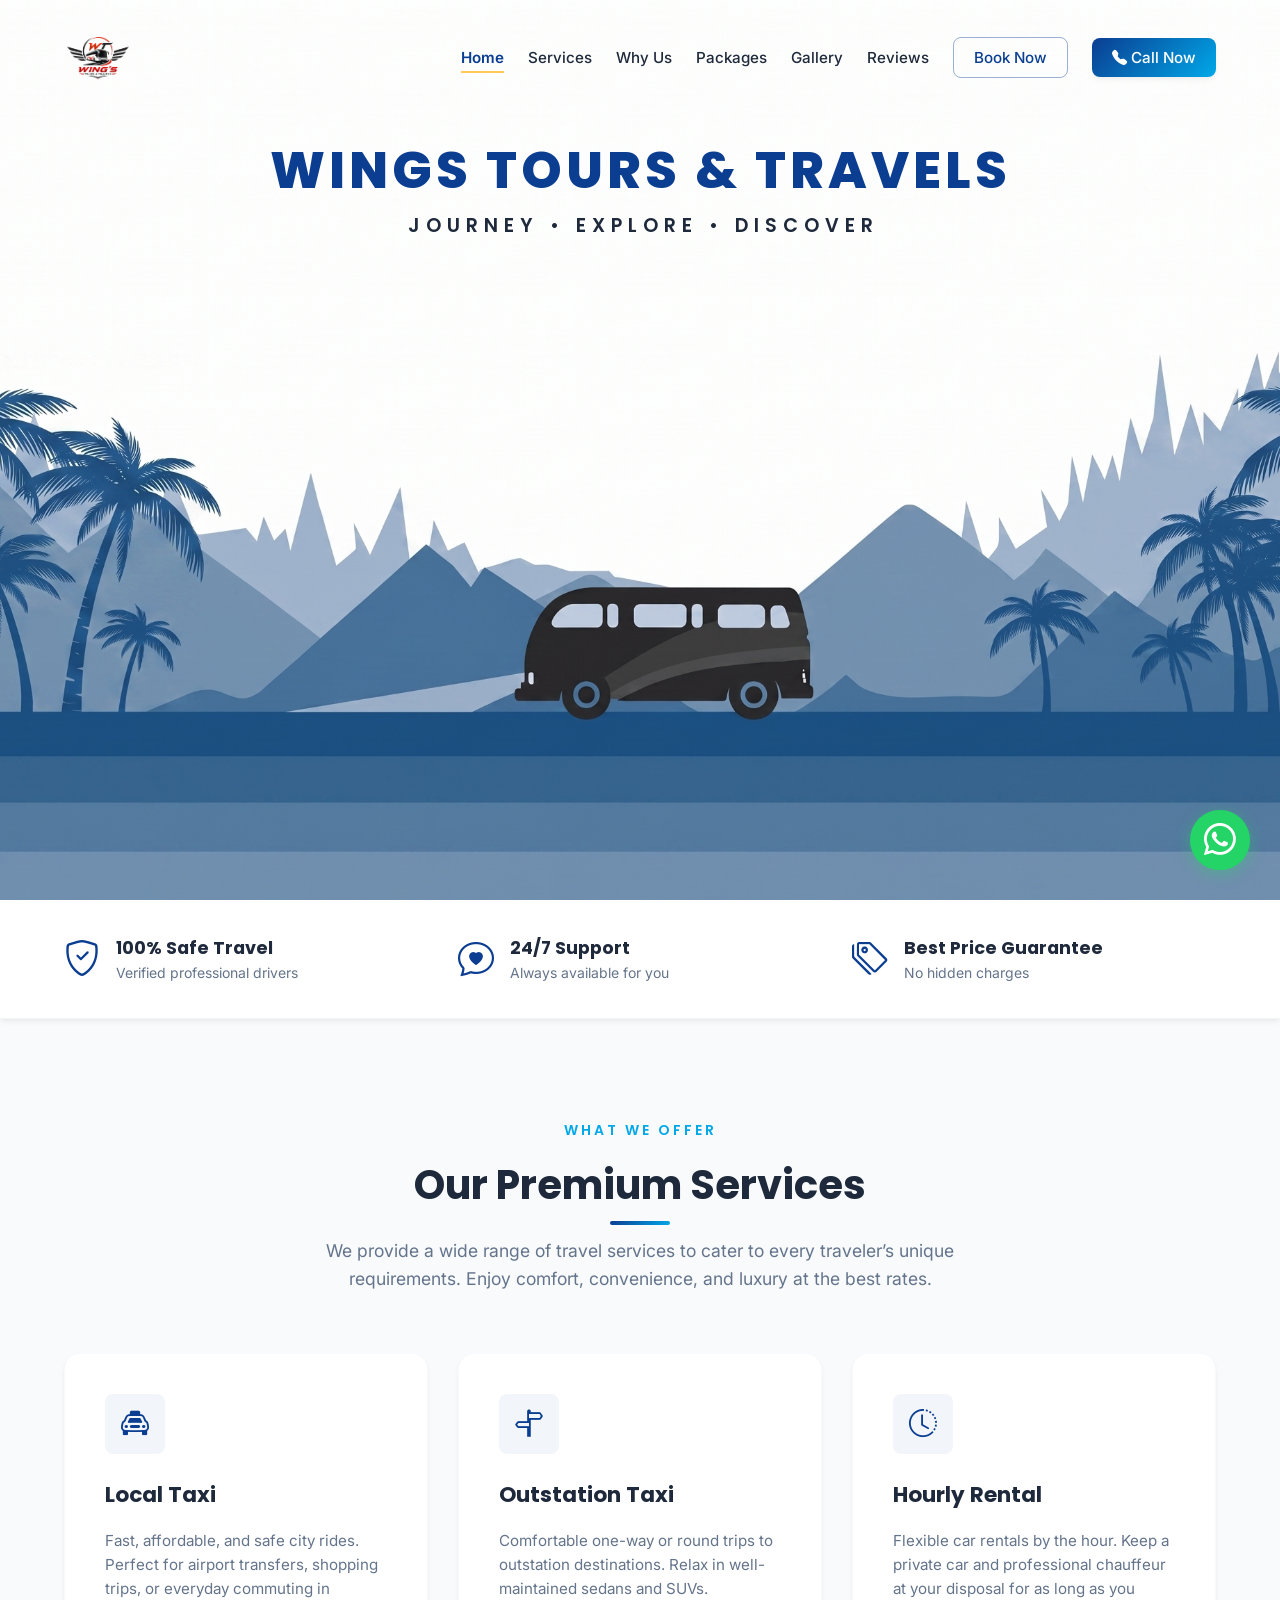
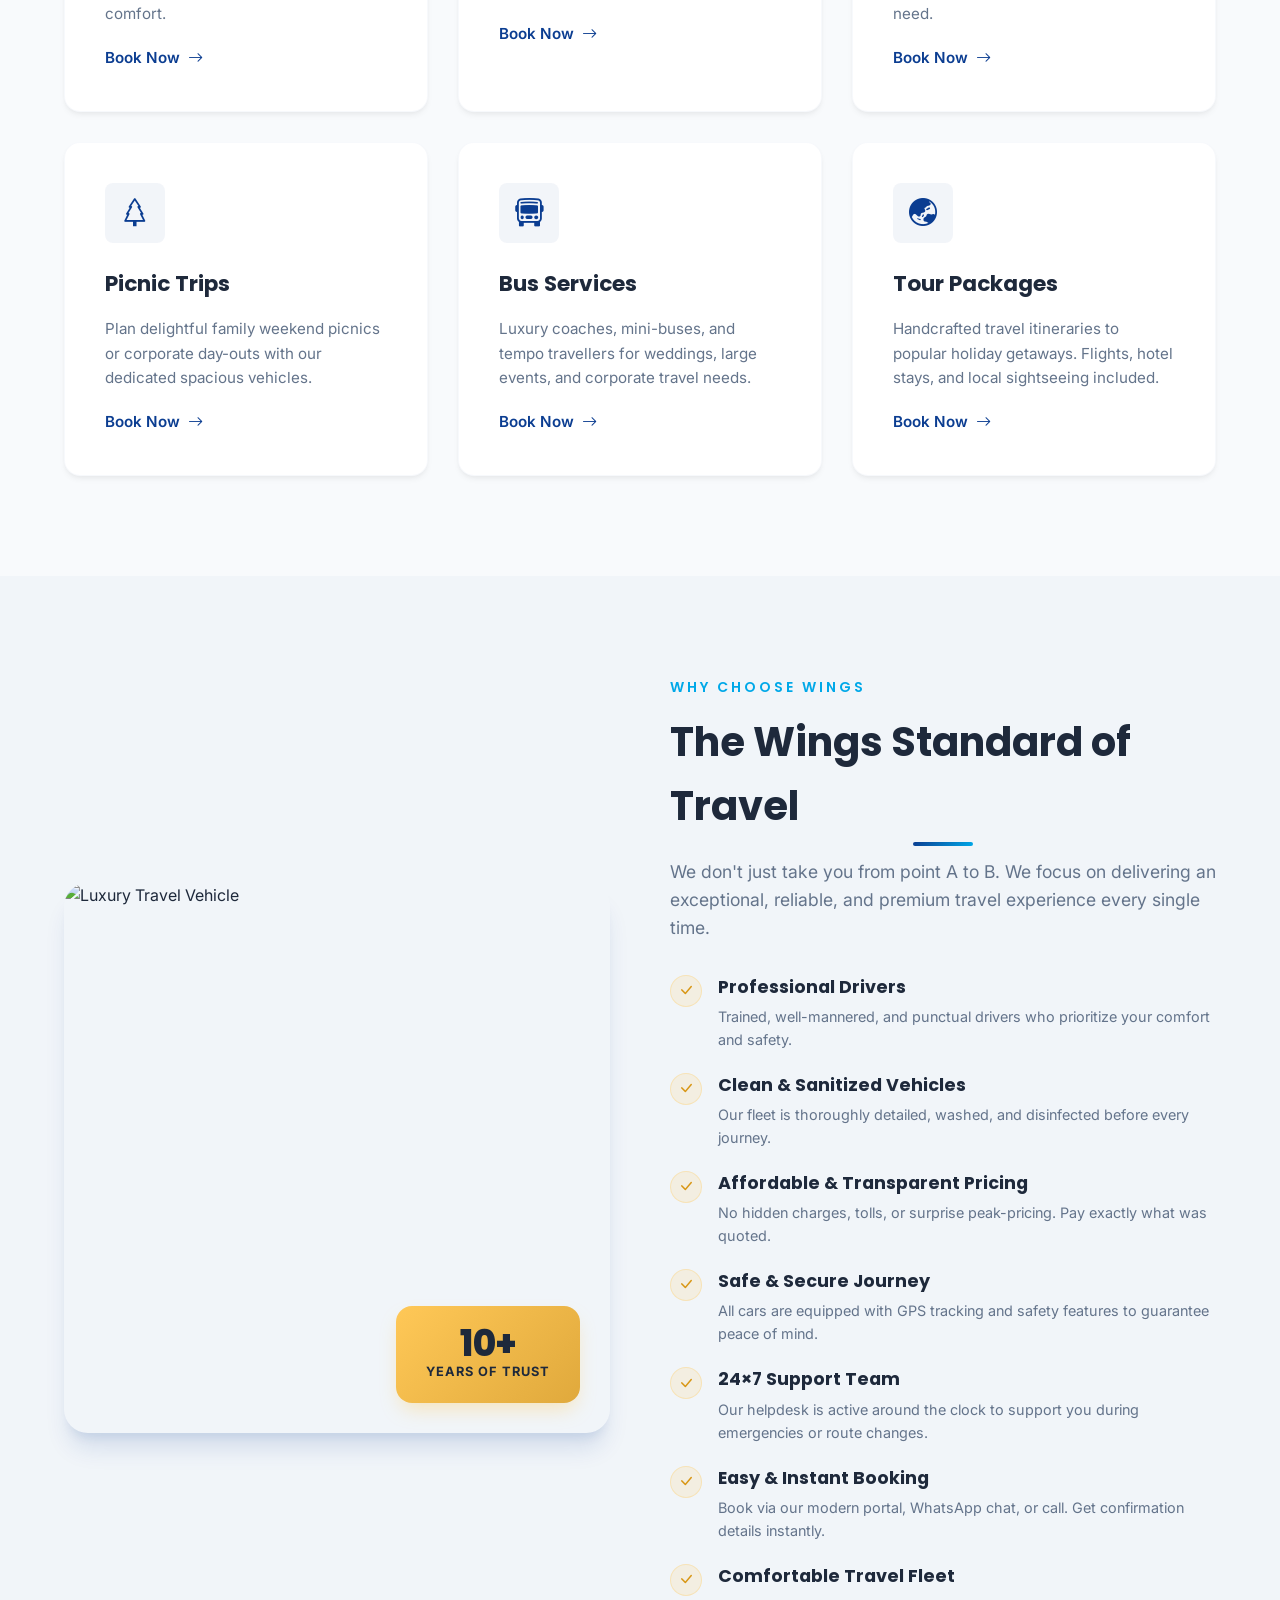
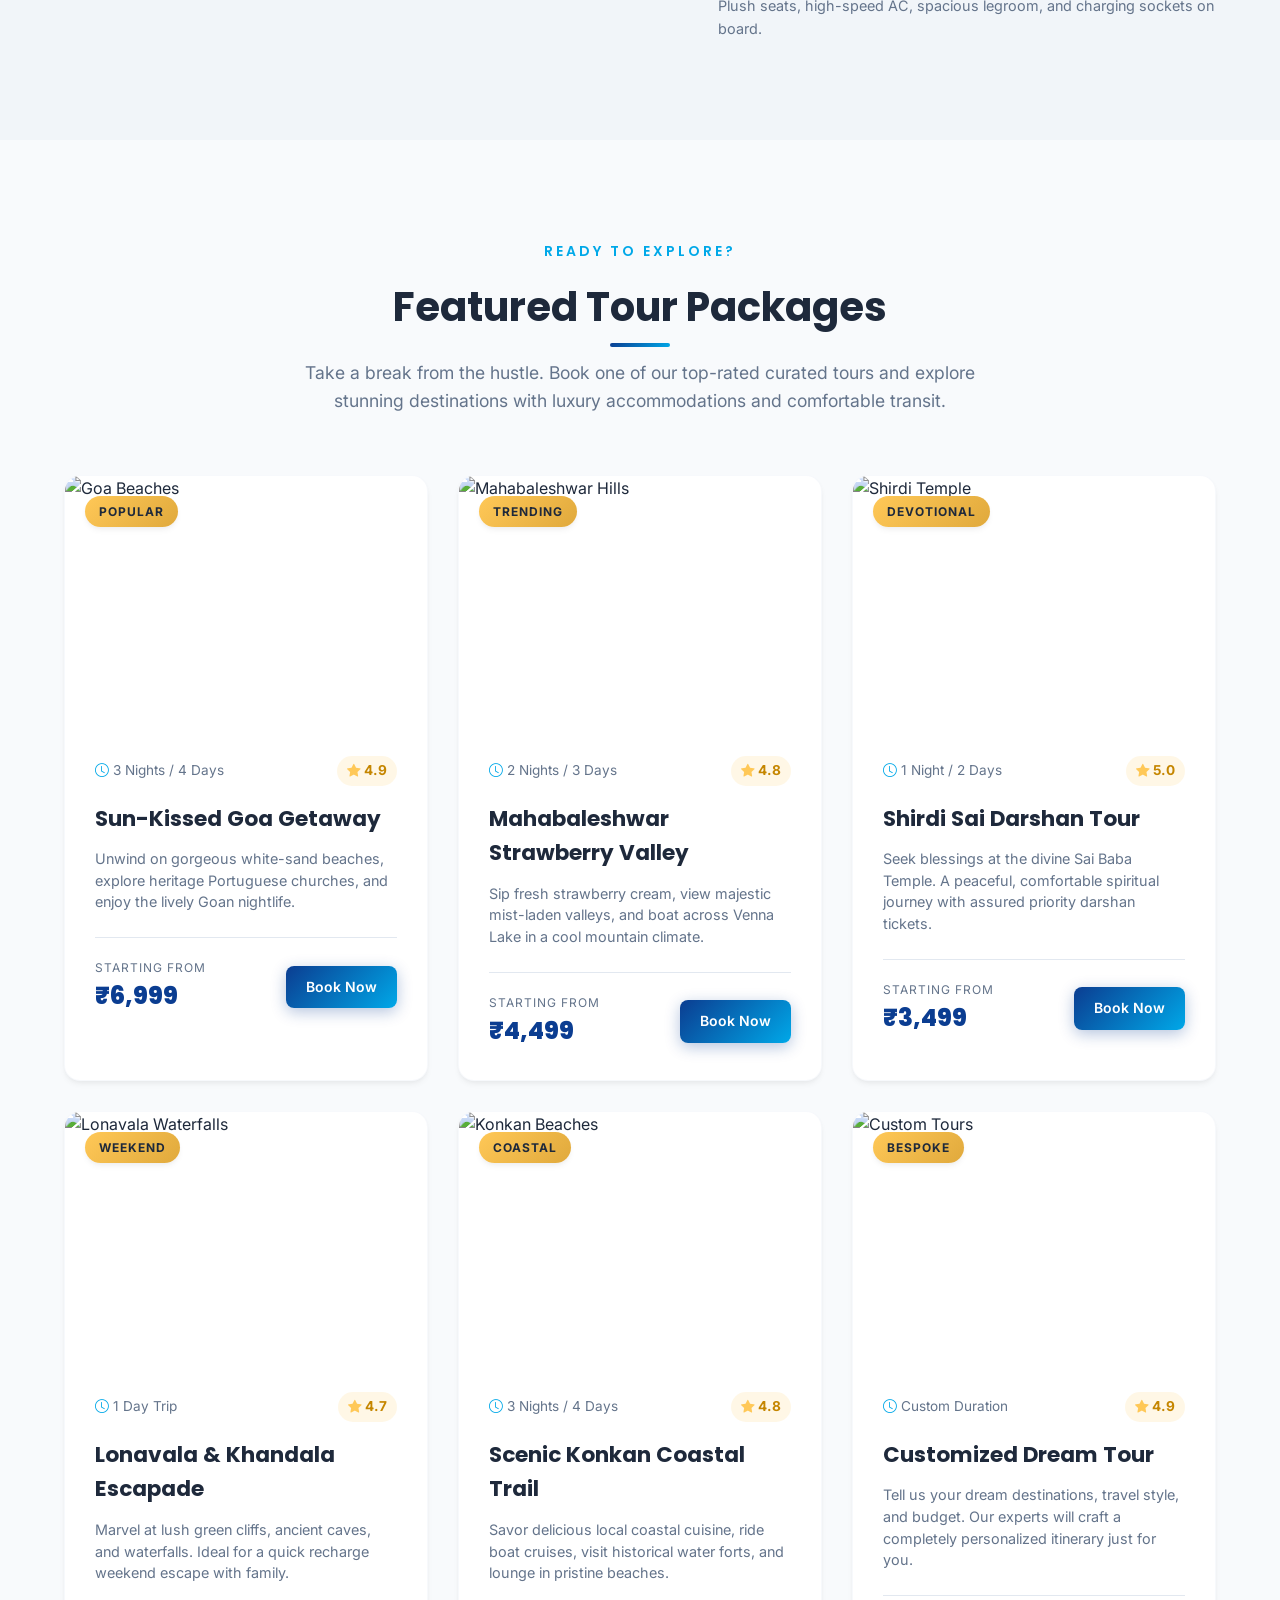
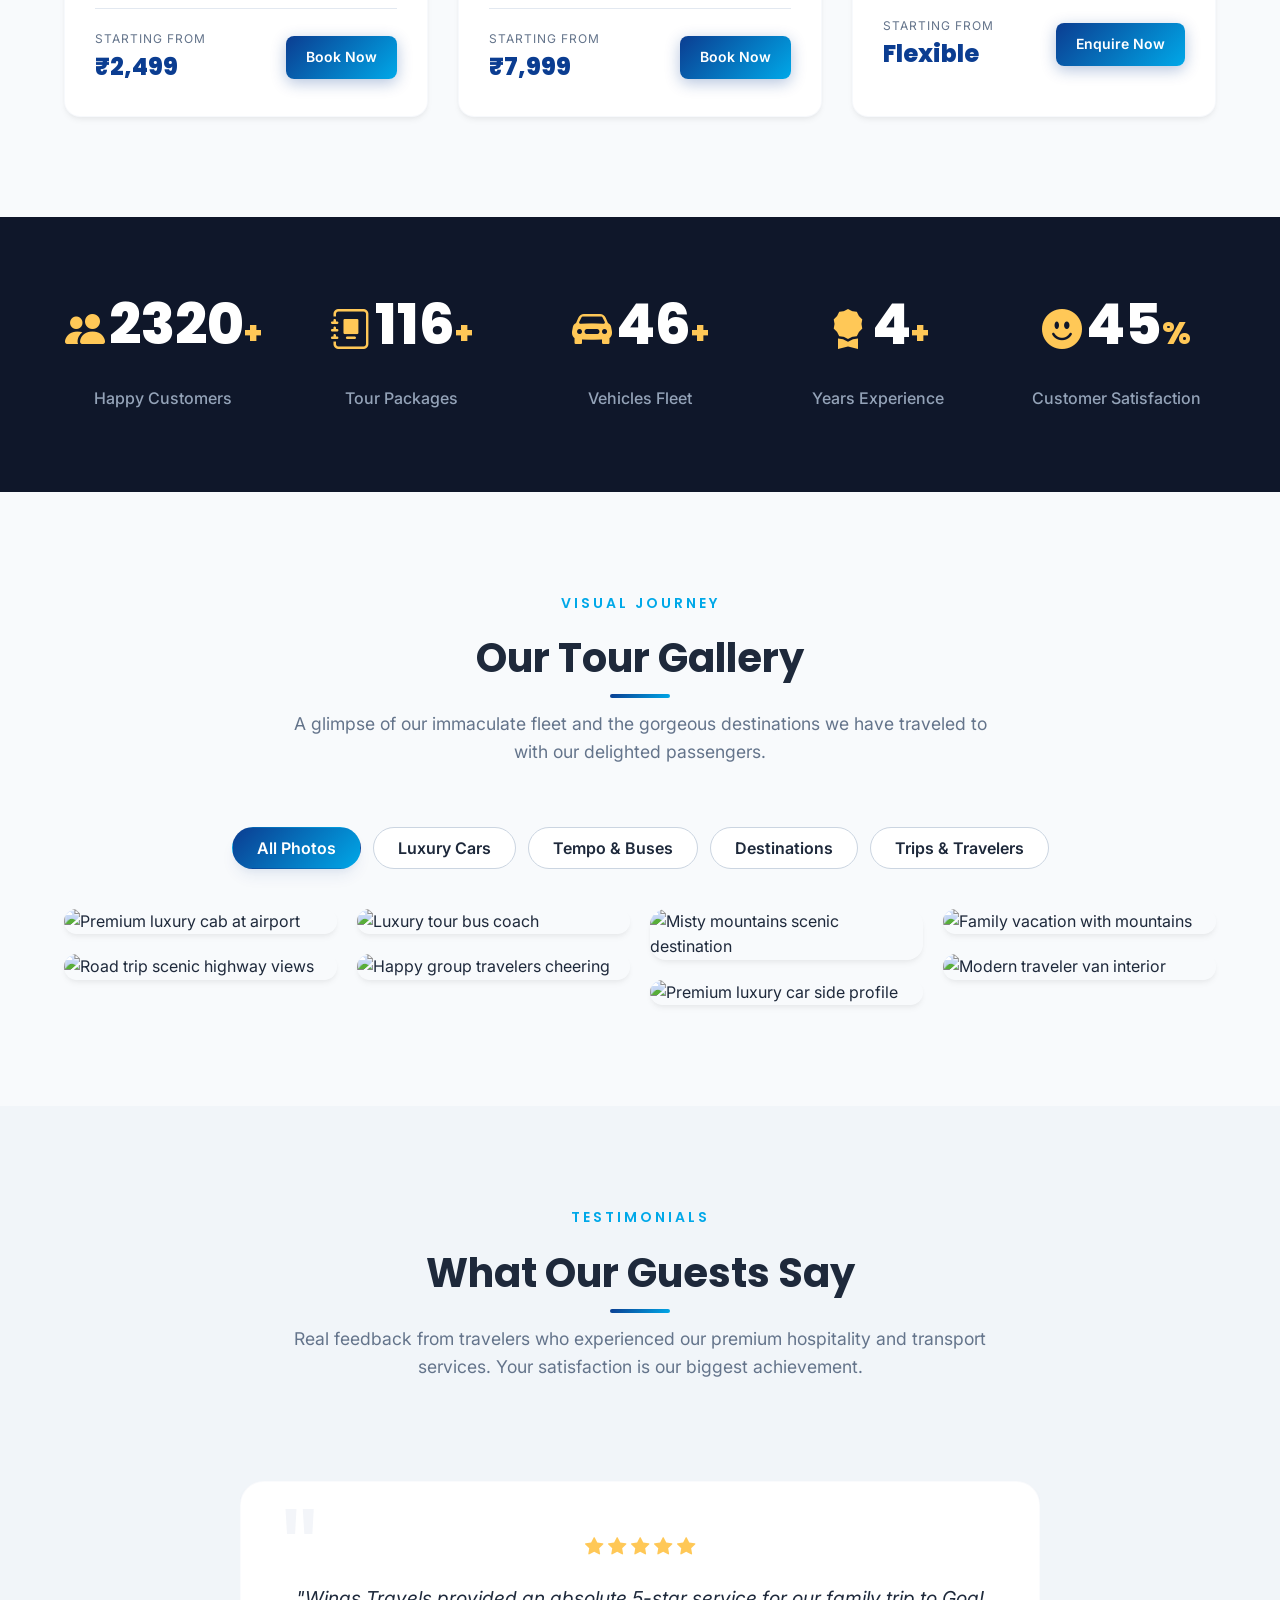
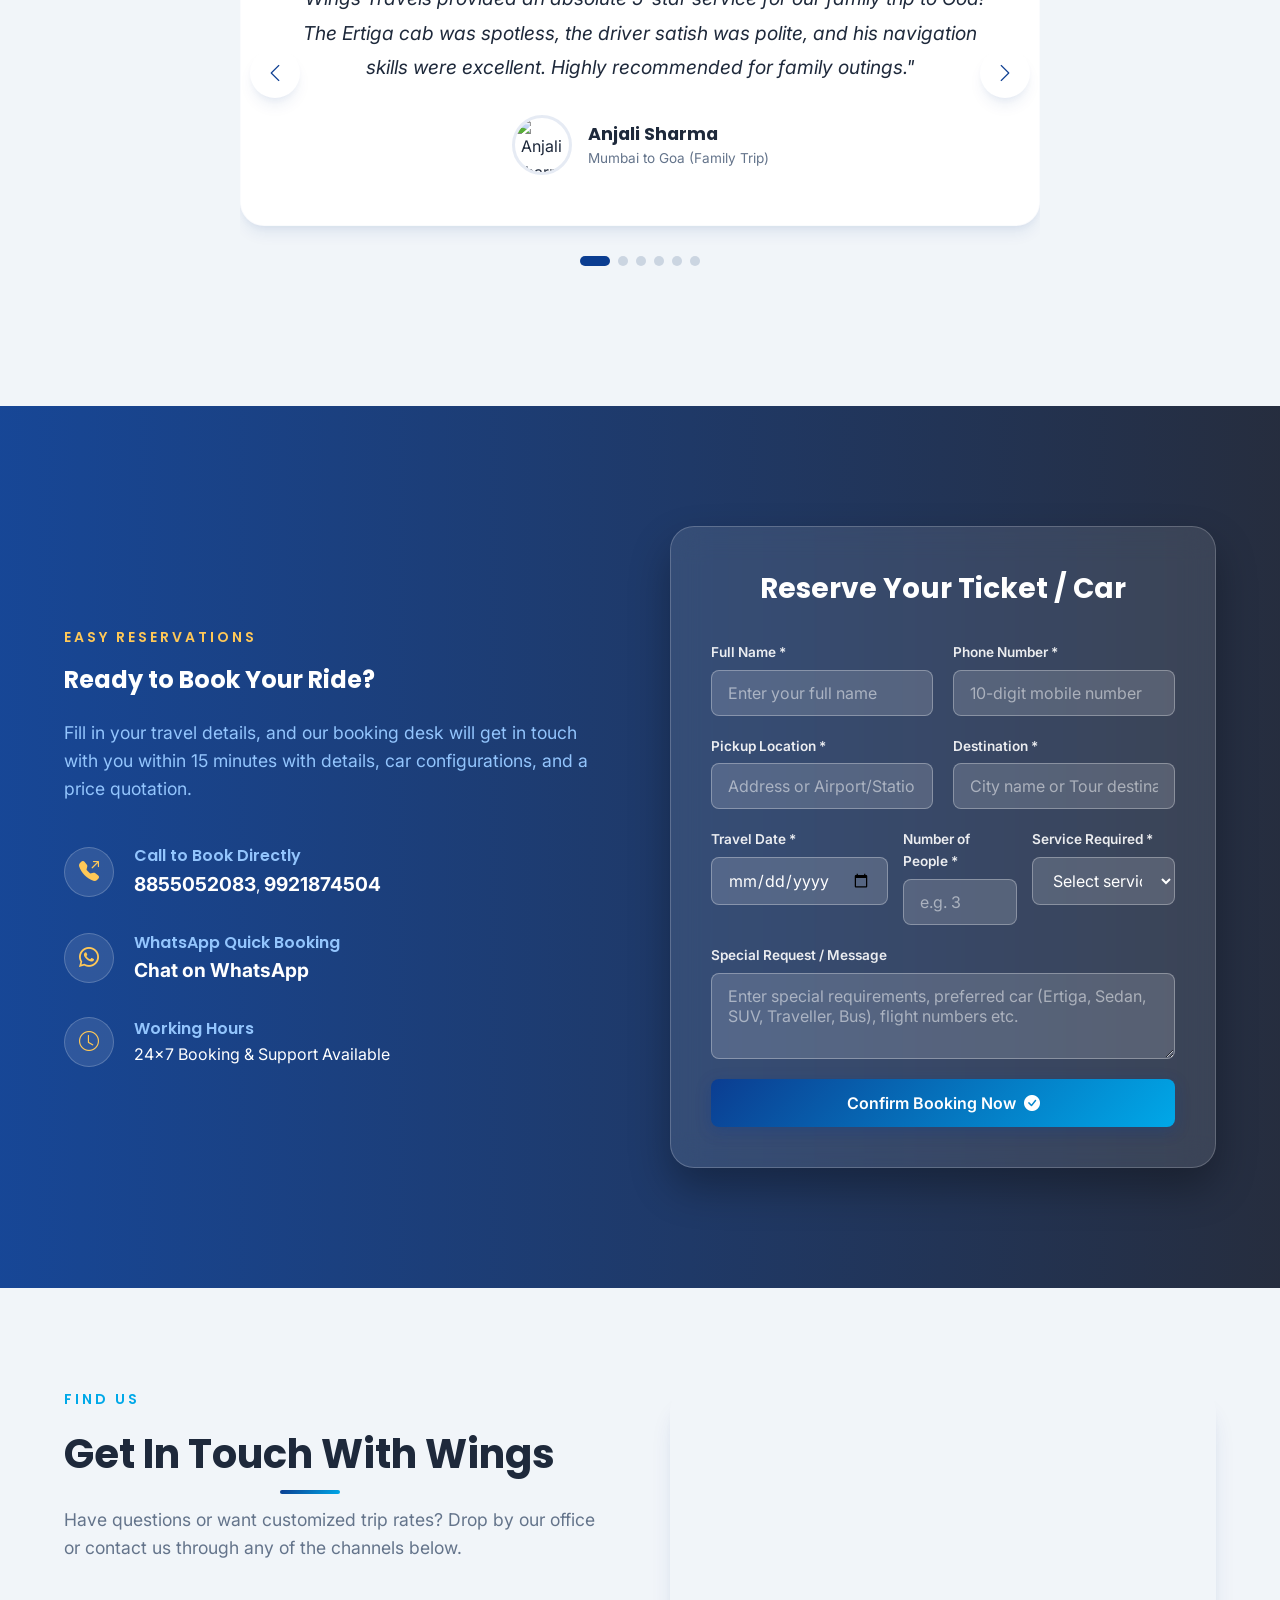
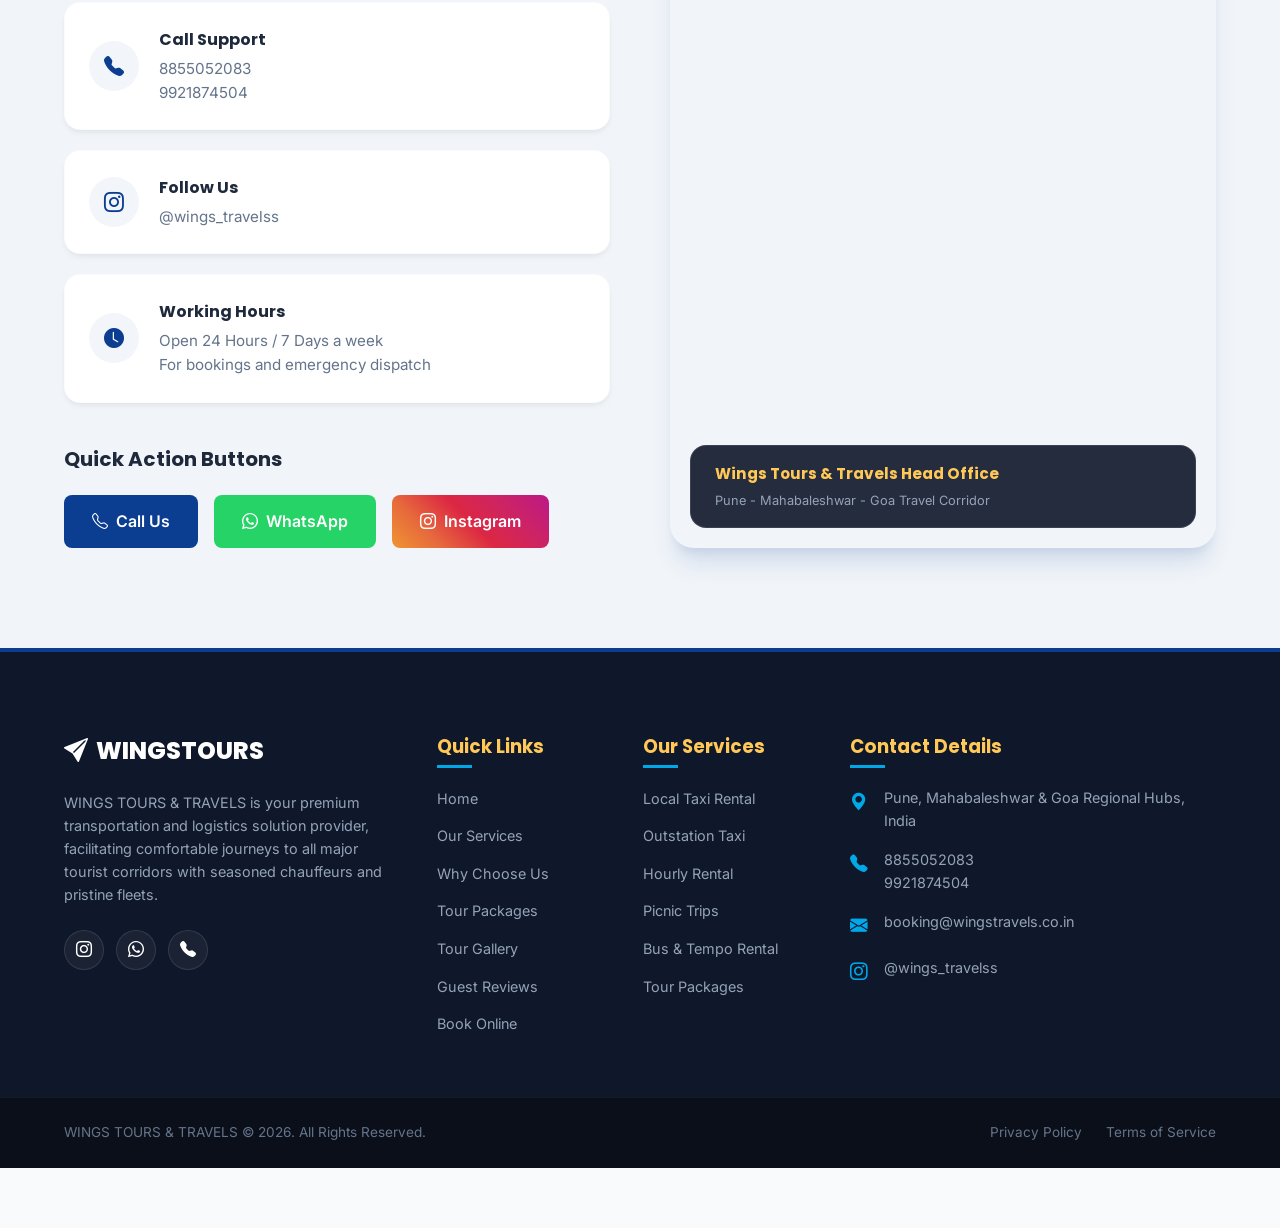
==== commit ef7e278a: "updated the phone number" ====
--- a/index.html
+++ b/index.html
@@ -748,8 +748,8 @@
                             <div class="icon-circle"><i class="bi bi-telephone-outbound-fill"></i></div>
                             <div>
                                 <h5>Call to Book Directly</h5>
-                                <a href="tel:8855052083" class="phone-link">8855052083</a>, <a href="tel:9421388816"
-                                    class="phone-link">9421388816</a>
+                                <a href="tel:8855052083" class="phone-link">8855052083</a>, <a href="tel:9921874504"
+                                    class="phone-link">9921874504</a>
                             </div>
                         </div>
                         <div class="contact-info-item">
@@ -986,7 +986,7 @@
                         <div>
                             <h3>Call Support</h3>
                             <p><a href="tel:8855052083">8855052083</a></p>
-                            <p><a href="tel:9421388816">9421388816</a></p>
+                            <p><a href="tel:9921874504">9921874504</a></p>
                         </div>
                     </div>
                     <!-- Instagram -->
@@ -1097,7 +1097,7 @@
                         <i class="bi bi-telephone-fill"></i>
                         <span>
                             <a href="tel:8855052083">8855052083</a><br>
-                            <a href="tel:9421388816">9421388816</a>
+                            <a href="tel:9921874504">9921874504</a>
                         </span>
                     </li>
                     <li>
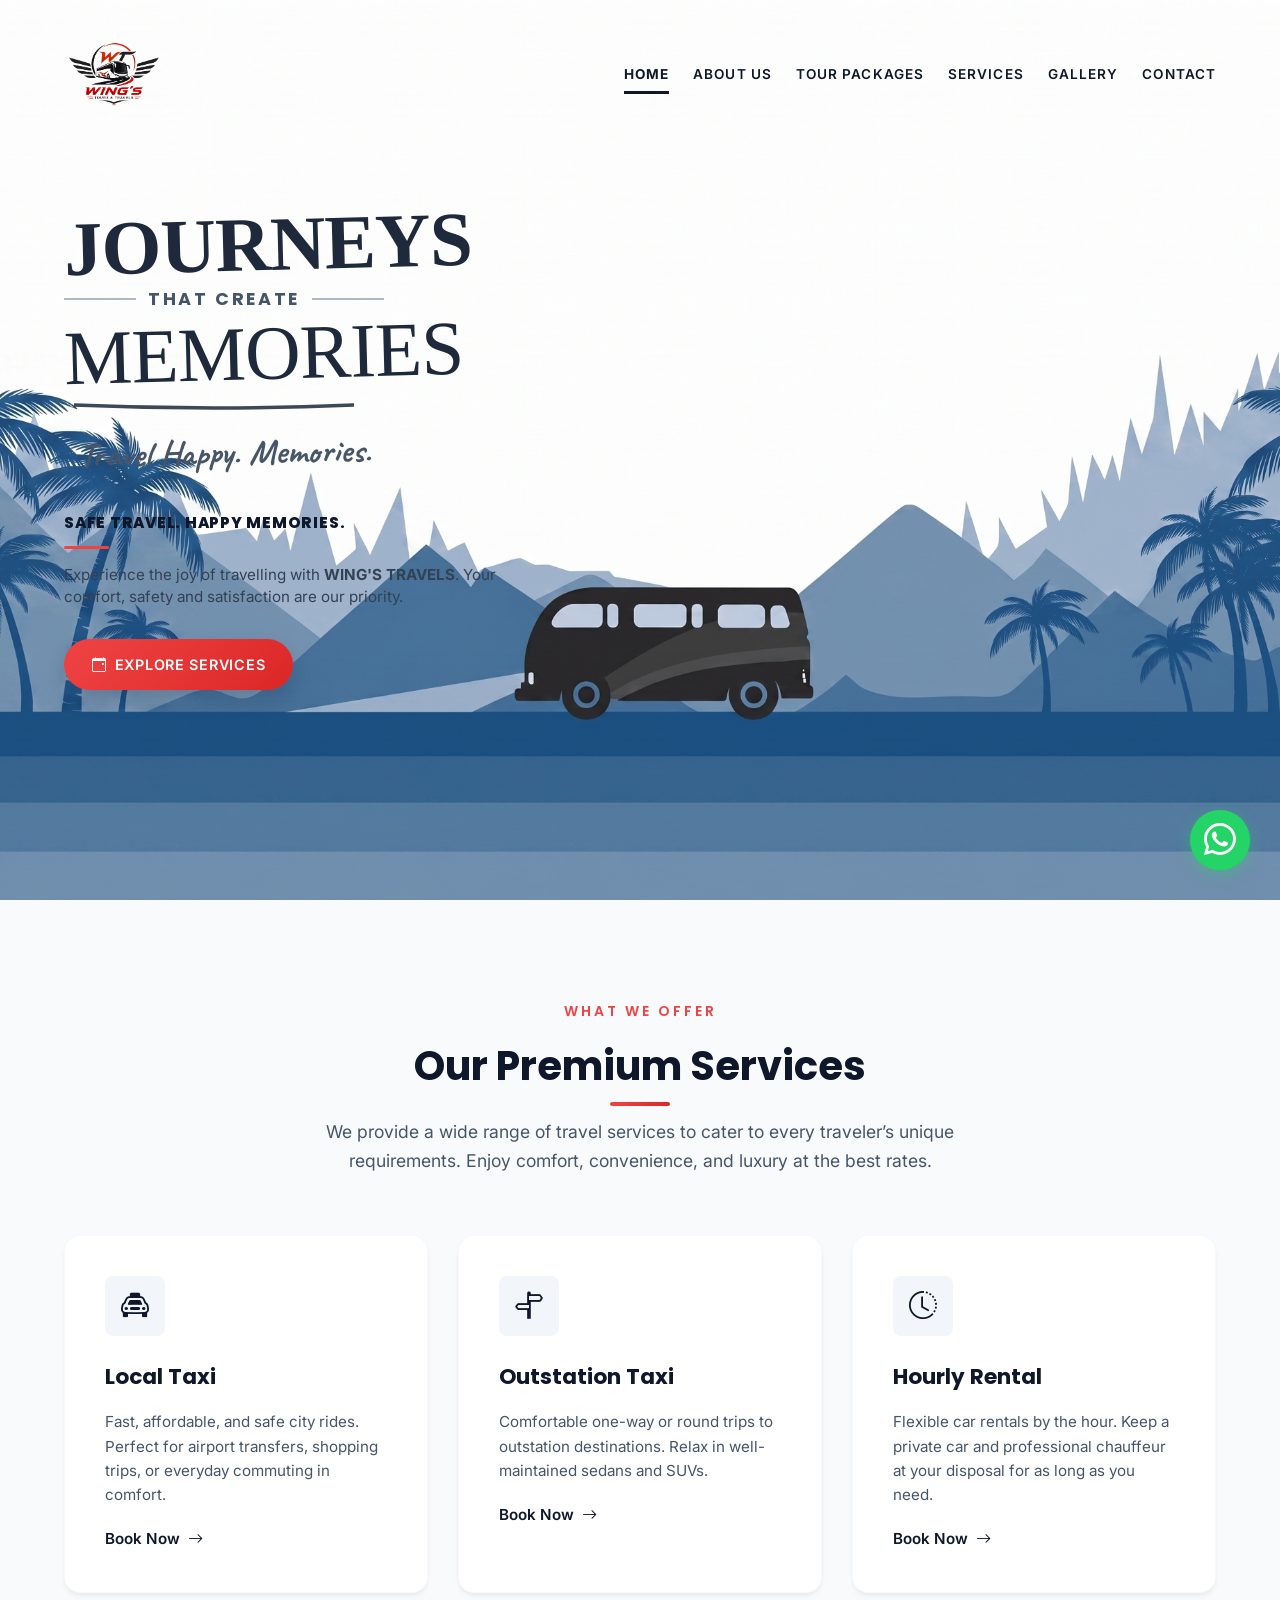
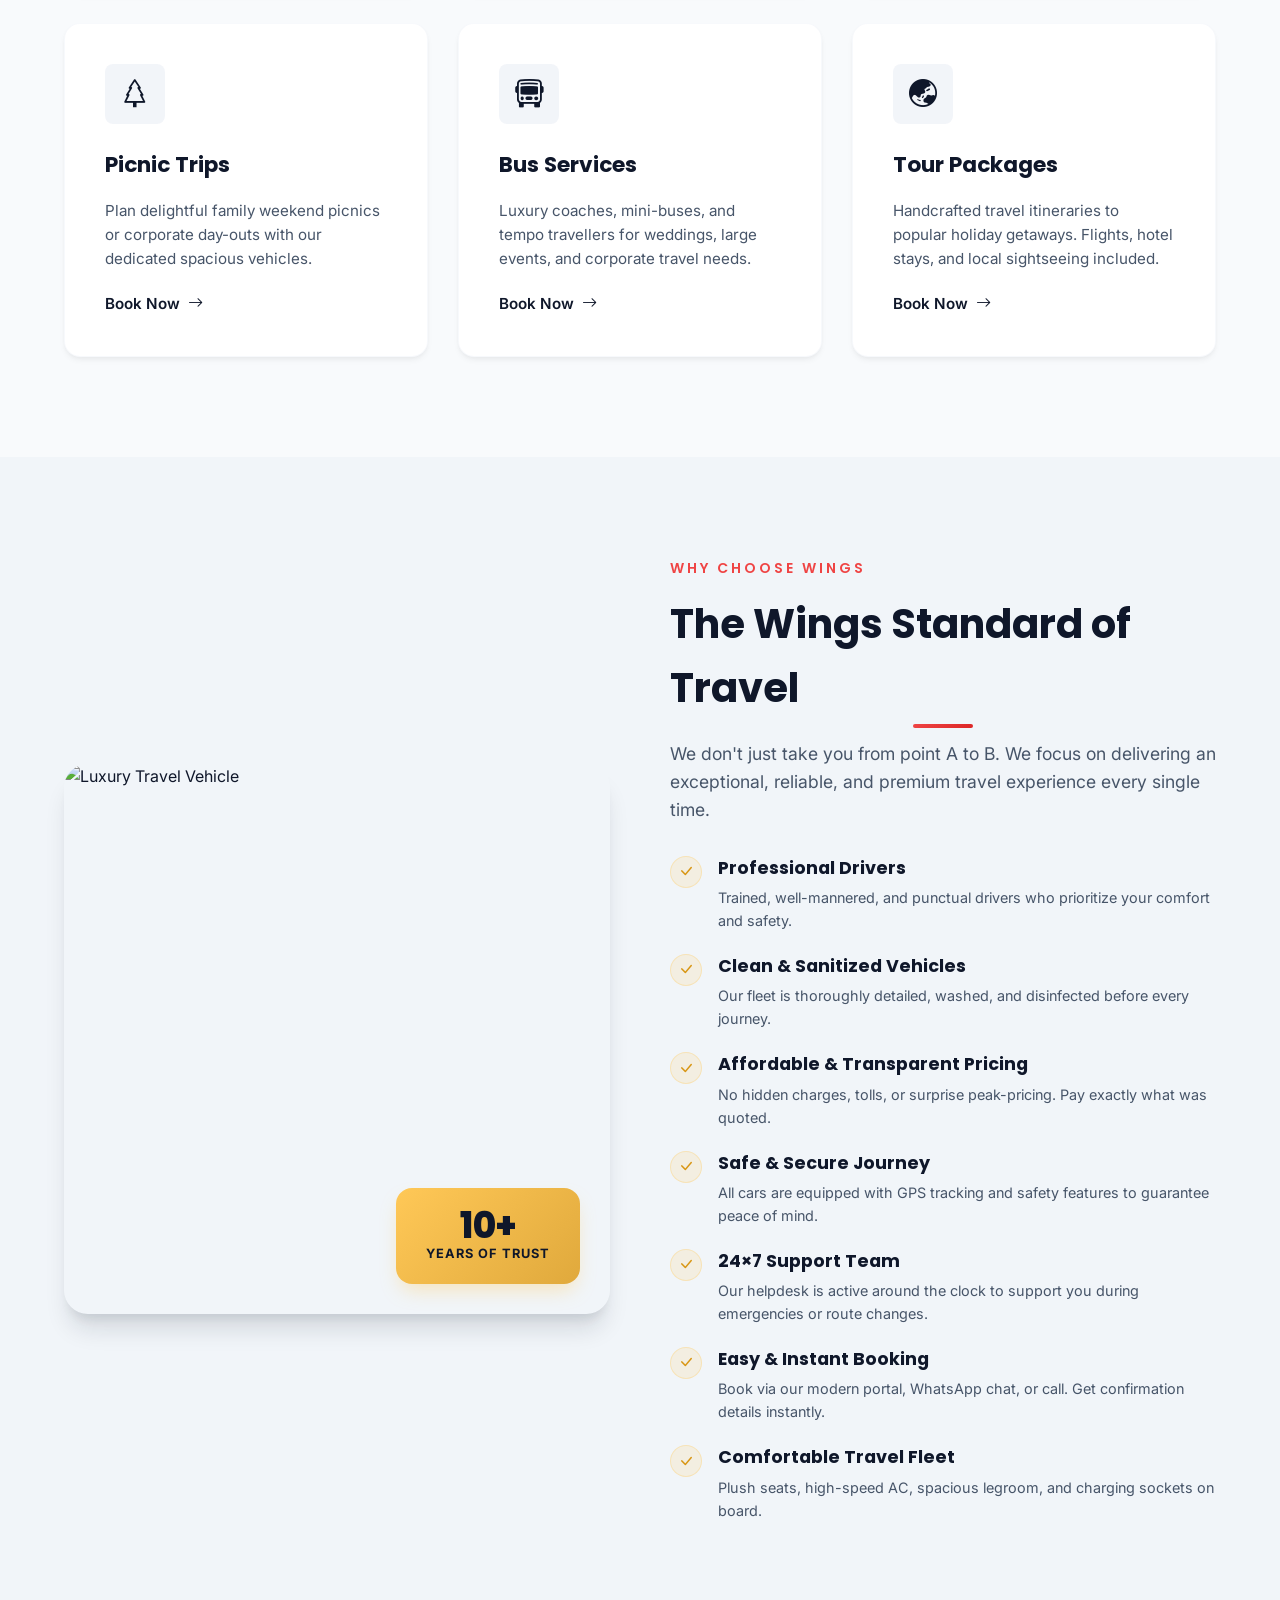
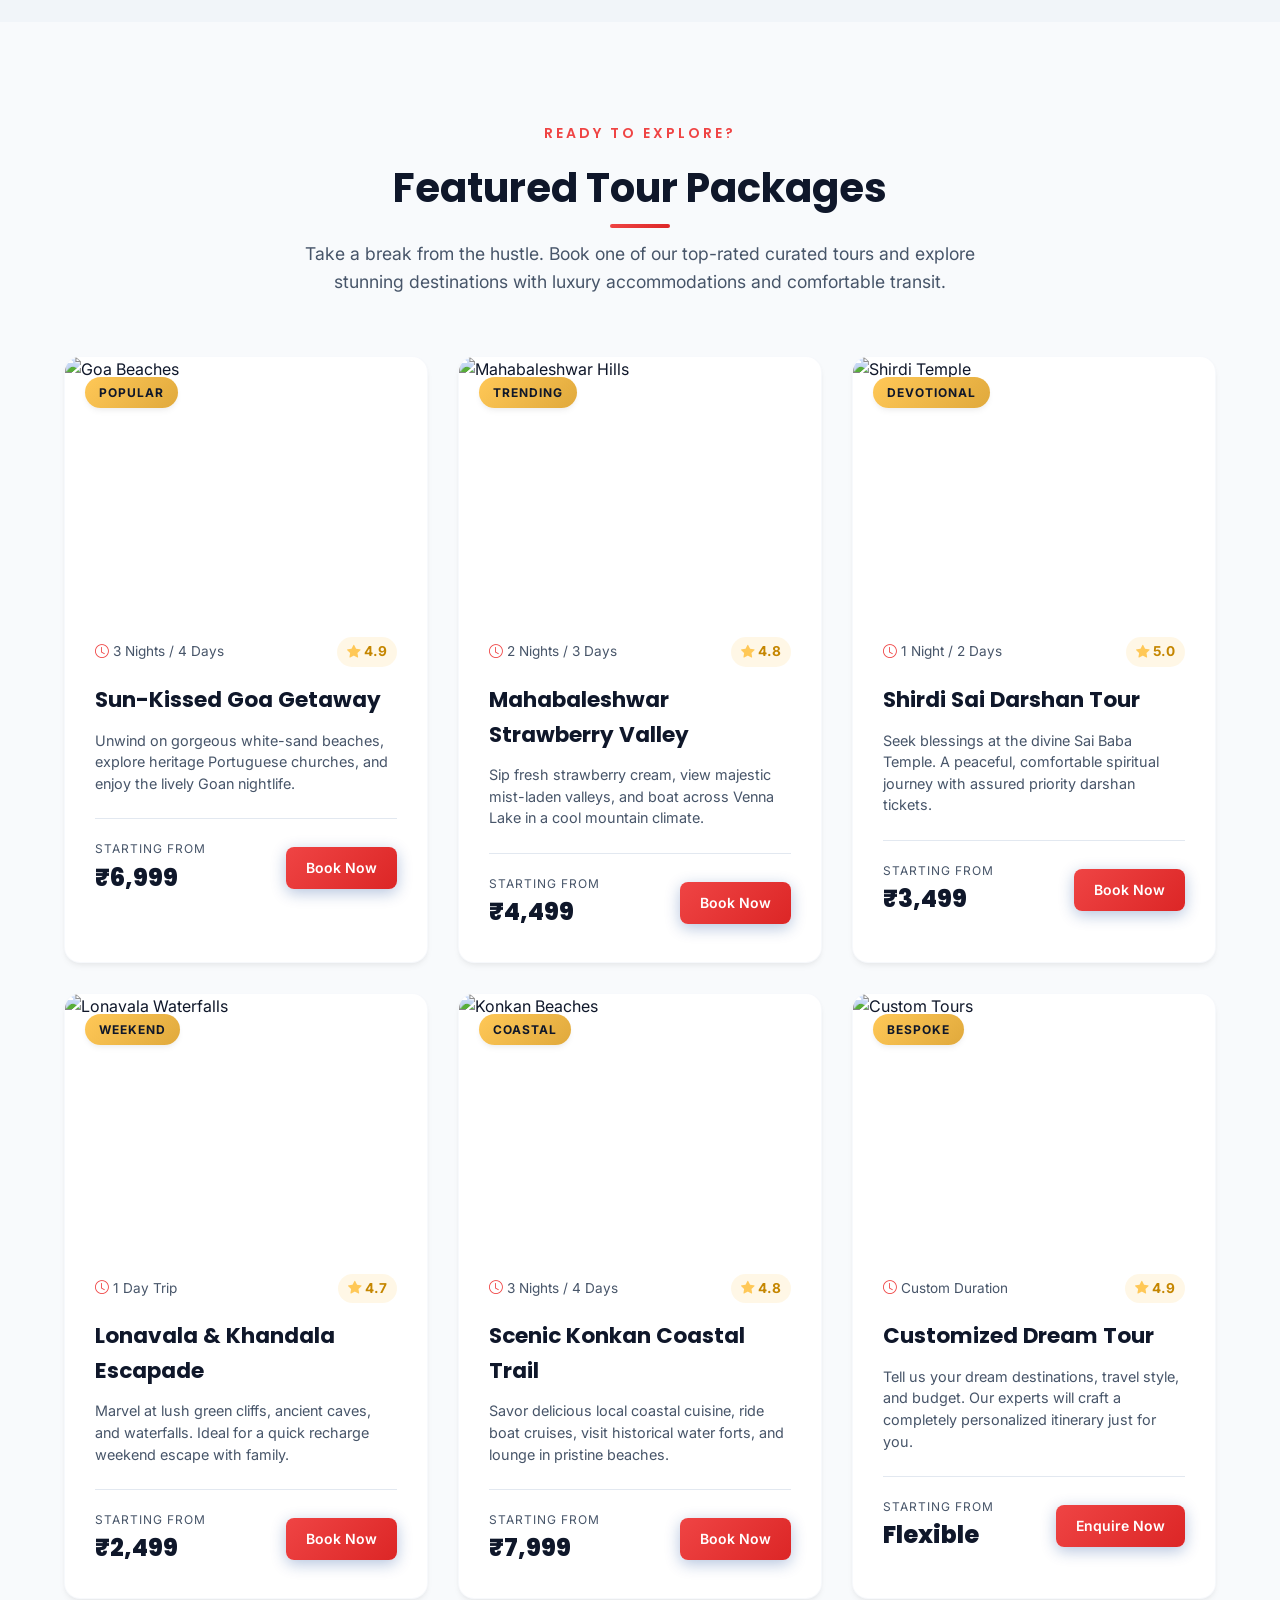
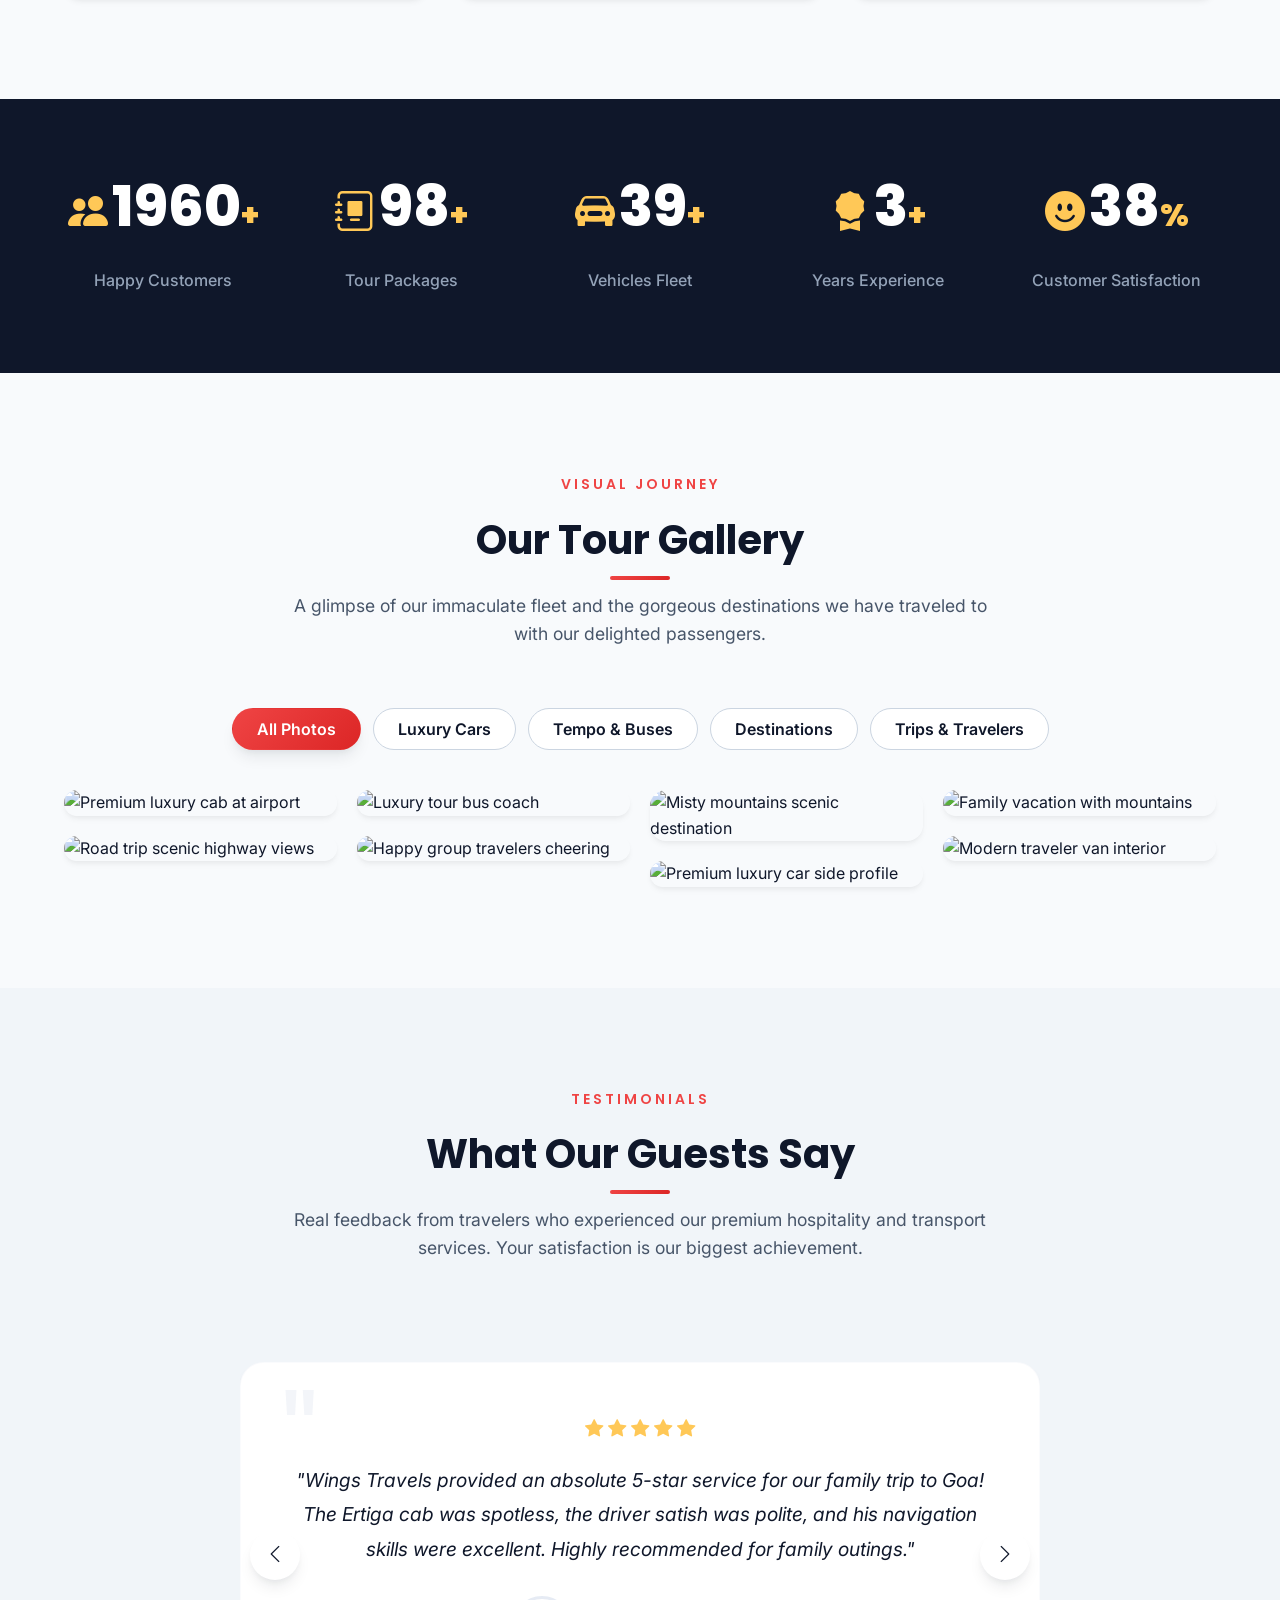
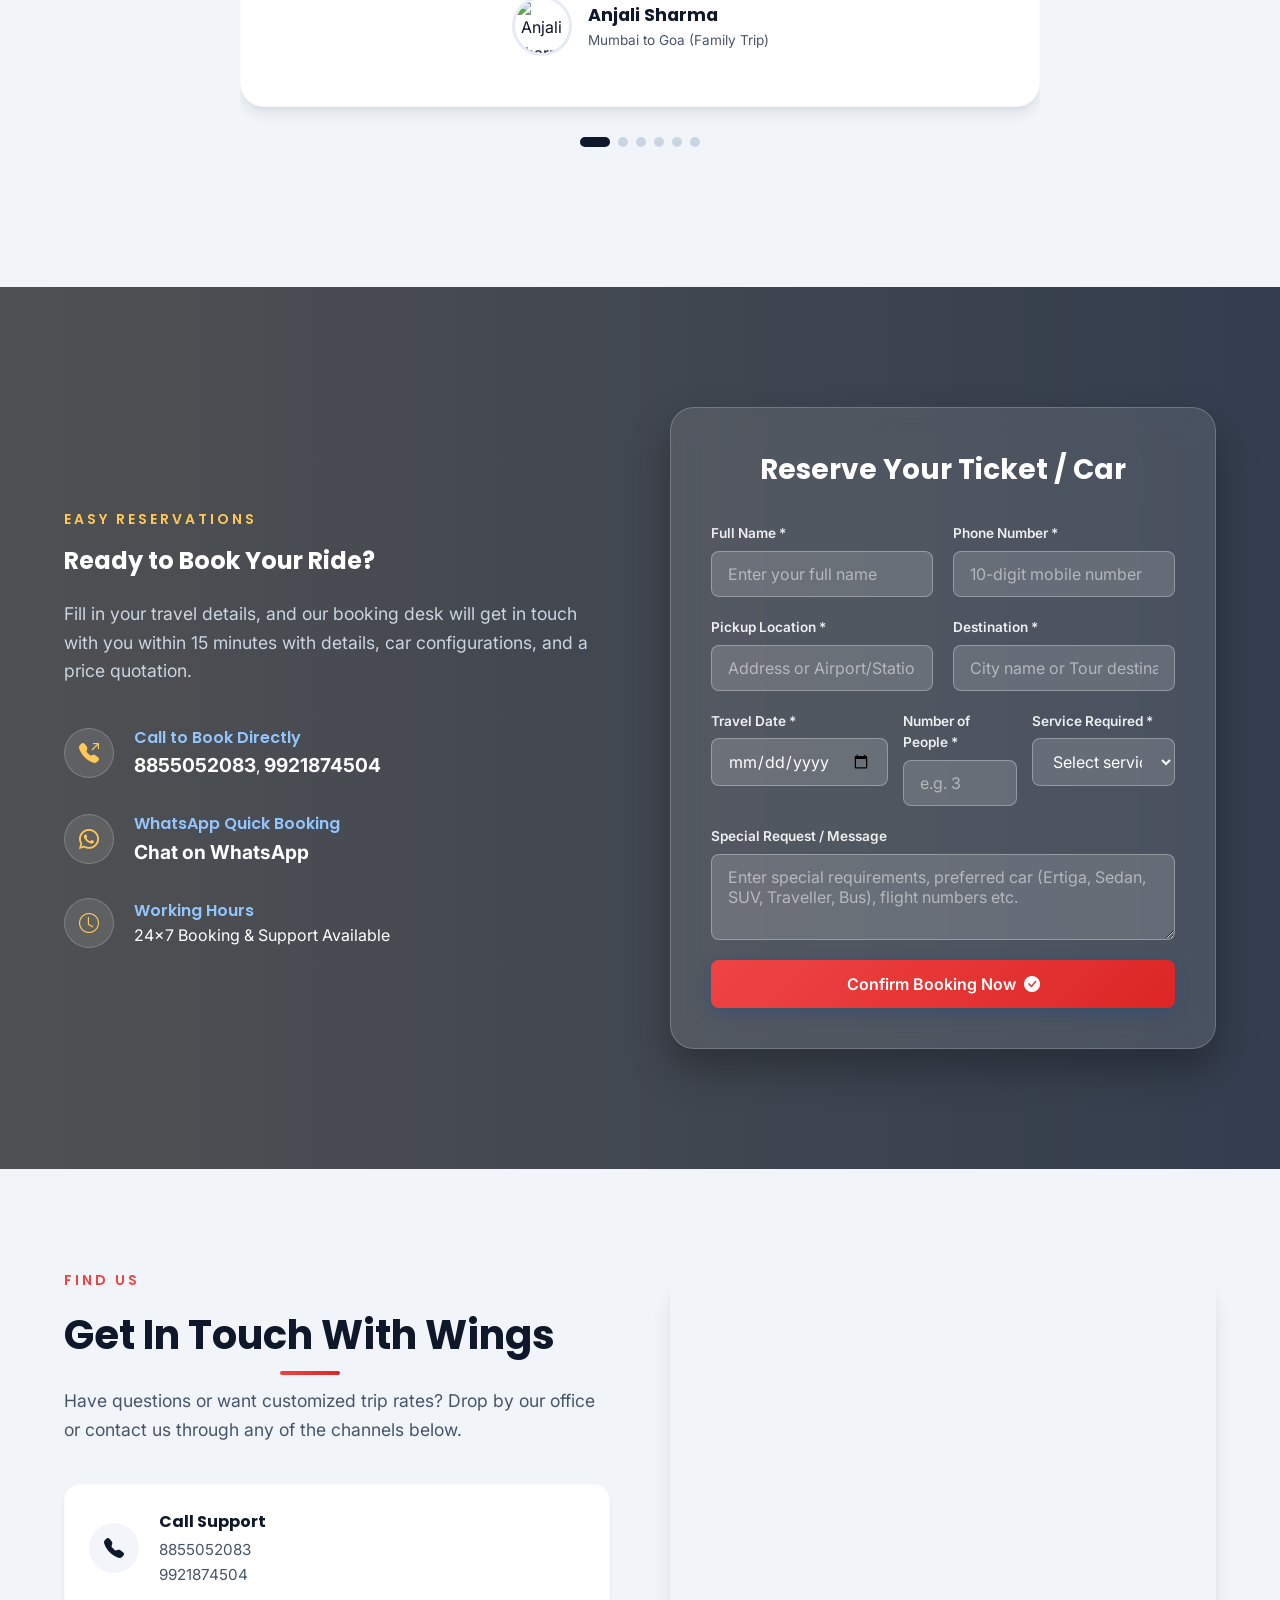
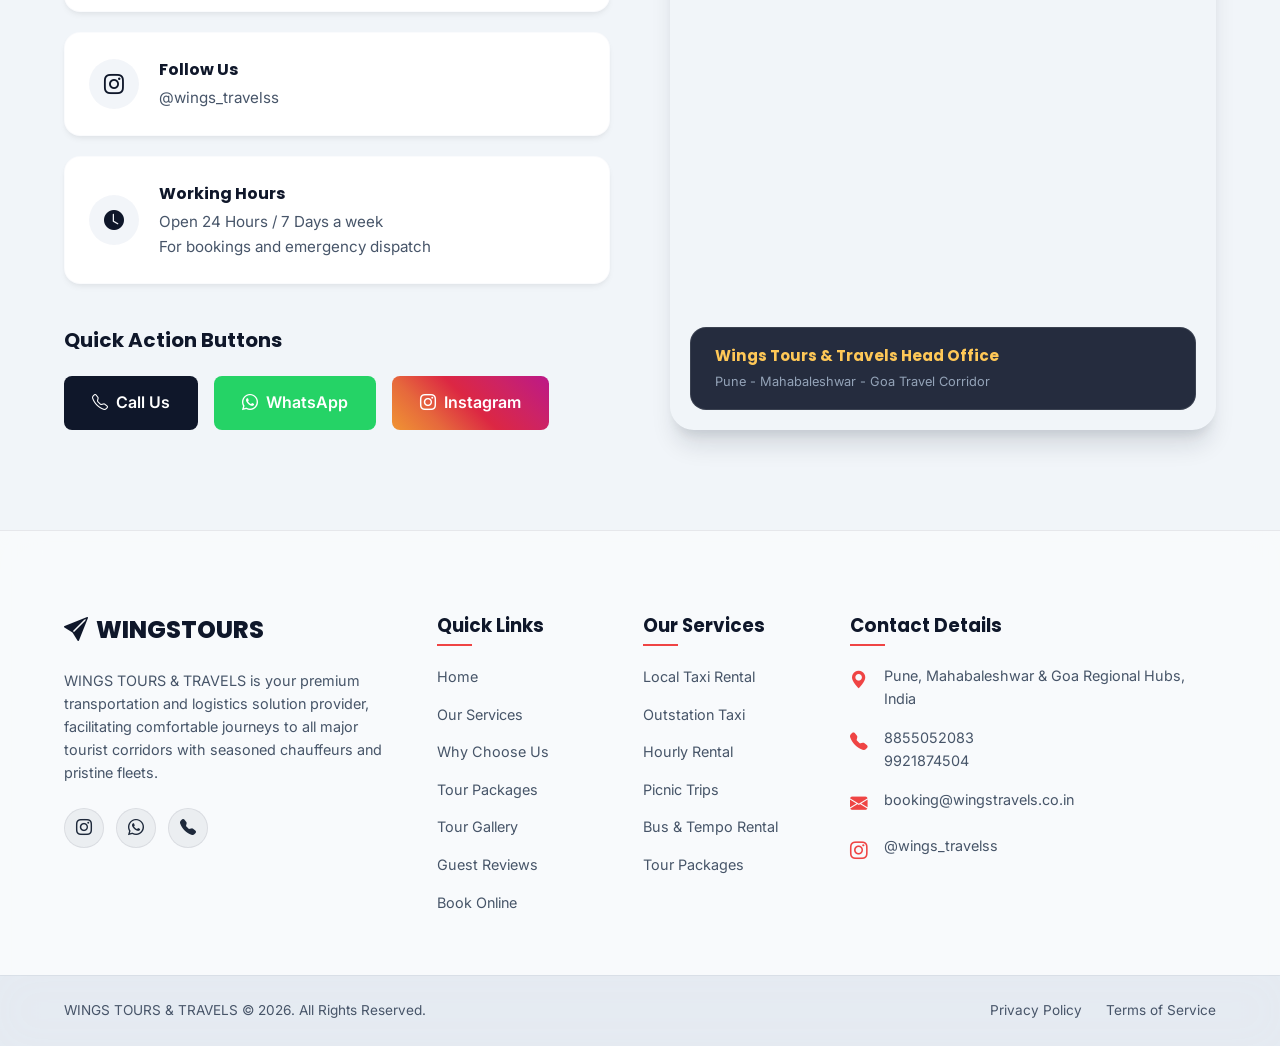
==== commit c871b107: "Update preloader to display Logo.png with a pulse animation on a clean white background with a crims" ====
--- a/index.html
+++ b/index.html
@@ -20,7 +20,7 @@
     <link rel="preconnect" href="https://fonts.googleapis.com">
     <link rel="preconnect" href="https://fonts.gstatic.com" crossorigin>
     <link
-        href="https://fonts.googleapis.com/css2?family=Inter:wght@300;400;500;600;700&family=Poppins:wght@400;500;600;700;800&display=swap"
+        href="https://fonts.googleapis.com/css2?family=Inter:wght@300;400;500;600;700&family=Poppins:wght@400;500;600;700;800&family=Permanent+Marker&family=Caveat:wght@700&display=swap"
         rel="stylesheet">
 
     <!-- Bootstrap Icons -->
@@ -34,8 +34,10 @@
 
     <!-- Preloader -->
     <div id="preloader" class="preloader">
-        <div class="spinner"></div>
-        <h2 class="preloader-text">WINGS<span>TRAVELS</span></h2>
+        <div class="preloader-content">
+            <img src="images/Logo.png" alt="Wings Tours & Travels" class="preloader-logo">
+            <div class="spinner"></div>
+        </div>
     </div>
 
     <!-- Scroll to Top -->
@@ -49,6 +51,9 @@
         <i class="bi bi-whatsapp"></i>
         <span class="whatsapp-tooltip">Chat with us</span>
     </a>
+
+    <!-- Mobile Navigation Backdrop Overlay -->
+    <div class="nav-backdrop" id="navBackdrop"></div>
 
     <!-- Sticky Navbar -->
     <nav class="navbar" id="navbar">
@@ -63,52 +68,55 @@
             </button>
             <ul class="nav-menu" id="navMenu">
                 <li><a href="#home" class="nav-link active">Home</a></li>
+                <li><a href="#why-choose-us" class="nav-link">About Us</a></li>
+                <li><a href="#packages" class="nav-link">Tour Packages</a></li>
                 <li><a href="#services" class="nav-link">Services</a></li>
-                <li><a href="#why-choose-us" class="nav-link">Why Us</a></li>
-                <li><a href="#packages" class="nav-link">Packages</a></li>
                 <li><a href="#gallery" class="nav-link">Gallery</a></li>
-                <li><a href="#reviews" class="nav-link">Reviews</a></li>
-                <li><a href="#booking" class="nav-link nav-btn-outline">Book Now</a></li>
-                <li><a href="tel:8855052083" class="nav-link nav-btn-solid"><i class="bi bi-telephone-fill"></i> Call
-                        Now</a></li>
+                <li><a href="#booking" class="nav-link">Contact</a></li>
             </ul>
         </div>
     </nav>
 
     <!-- 1. Hero Section -->
     <header id="home" class="hero-section">
-        <div class="hero-content">
-            <h1 class="hero-brand-title">WINGS TOURS &amp; TRAVELS</h1>
-            <div class="hero-tagline">Journey &bull; Explore &bull; Discover</div>
+        <div class="hero-container container">
+            <div class="hero-content">
+                <div class="hero-title-group">
+                    <h1 class="hero-brush-text main-title">JOURNEYS</h1>
+                    <div class="hero-divider-text">
+                        <span class="line"></span>
+                        <span class="text">THAT CREATE</span>
+                        <span class="line"></span>
+                    </div>
+                    <div class="hero-brush-text main-title">MEMORIES</div>
+                    <div class="hero-brush-underline">
+                        <svg viewBox="0 0 100 10" preserveAspectRatio="none">
+                            <path d="M0,5 Q50,10 100,5" stroke="#1E293B" stroke-width="3" fill="none"
+                                stroke-linecap="round" />
+                        </svg>
+                    </div>
+                </div>
+
+                <p class="hero-cursive-text">Travel Happy. Memories.</p>
+
+                <div class="hero-subtext-group">
+                    <p class="hero-alert-text">SAFE TRAVEL. HAPPY MEMORIES.</p>
+                    <div class="hero-red-bar"></div>
+                    <p class="hero-description">
+                        Experience the joy of travelling with <strong>WING'S TRAVELS</strong>.
+                        Your comfort, safety and satisfaction are our priority.
+                    </p>
+                </div>
+
+                <div class="hero-buttons">
+                    <a href="#services" class="btn btn-primary"><i class="bi bi-calendar-event"></i> EXPLORE
+                        SERVICES</a>
+                </div>
+            </div>
         </div>
     </header>
 
-    <!-- Quick Stats Strip -->
-    <div class="stats-strip">
-        <div class="stats-strip-container container">
-            <div class="stats-strip-item">
-                <i class="bi bi-shield-check"></i>
-                <div>
-                    <h4>100% Safe Travel</h4>
-                    <p>Verified professional drivers</p>
-                </div>
-            </div>
-            <div class="stats-strip-item">
-                <i class="bi bi-chat-heart"></i>
-                <div>
-                    <h4>24/7 Support</h4>
-                    <p>Always available for you</p>
-                </div>
-            </div>
-            <div class="stats-strip-item">
-                <i class="bi bi-tags"></i>
-                <div>
-                    <h4>Best Price Guarantee</h4>
-                    <p>No hidden charges</p>
-                </div>
-            </div>
-        </div>
-    </div>
+
 
     <!-- 2. Our Services Section -->
     <section id="services" class="section services-section">
@@ -125,7 +133,8 @@
                     <i class="bi bi-taxi-front"></i>
                 </div>
                 <h3>Local Taxi</h3>
-                <p>Fast, affordable, and safe city rides. Perfect for airport transfers, shopping trips, or everyday commuting in comfort.</p>
+                <p>Fast, affordable, and safe city rides. Perfect for airport transfers, shopping trips, or everyday
+                    commuting in comfort.</p>
                 <div class="service-card-action">Book Now <i class="bi bi-arrow-right"></i></div>
                 <div class="service-card-hover-bg"></div>
             </div>
@@ -135,7 +144,8 @@
                     <i class="bi bi-signpost-split"></i>
                 </div>
                 <h3>Outstation Taxi</h3>
-                <p>Comfortable one-way or round trips to outstation destinations. Relax in well-maintained sedans and SUVs.</p>
+                <p>Comfortable one-way or round trips to outstation destinations. Relax in well-maintained sedans and
+                    SUVs.</p>
                 <div class="service-card-action">Book Now <i class="bi bi-arrow-right"></i></div>
                 <div class="service-card-hover-bg"></div>
             </div>
@@ -145,7 +155,8 @@
                     <i class="bi bi-clock-history"></i>
                 </div>
                 <h3>Hourly Rental</h3>
-                <p>Flexible car rentals by the hour. Keep a private car and professional chauffeur at your disposal for as long as you need.</p>
+                <p>Flexible car rentals by the hour. Keep a private car and professional chauffeur at your disposal for
+                    as long as you need.</p>
                 <div class="service-card-action">Book Now <i class="bi bi-arrow-right"></i></div>
                 <div class="service-card-hover-bg"></div>
             </div>
@@ -155,7 +166,8 @@
                     <i class="bi bi-tree"></i>
                 </div>
                 <h3>Picnic Trips</h3>
-                <p>Plan delightful family weekend picnics or corporate day-outs with our dedicated spacious vehicles.</p>
+                <p>Plan delightful family weekend picnics or corporate day-outs with our dedicated spacious vehicles.
+                </p>
                 <div class="service-card-action">Book Now <i class="bi bi-arrow-right"></i></div>
                 <div class="service-card-hover-bg"></div>
             </div>
@@ -165,7 +177,8 @@
                     <i class="bi bi-bus-front"></i>
                 </div>
                 <h3>Bus Services</h3>
-                <p>Luxury coaches, mini-buses, and tempo travellers for weddings, large events, and corporate travel needs.</p>
+                <p>Luxury coaches, mini-buses, and tempo travellers for weddings, large events, and corporate travel
+                    needs.</p>
                 <div class="service-card-action">Book Now <i class="bi bi-arrow-right"></i></div>
                 <div class="service-card-hover-bg"></div>
             </div>
@@ -175,7 +188,8 @@
                     <i class="bi bi-globe-asia-australia"></i>
                 </div>
                 <h3>Tour Packages</h3>
-                <p>Handcrafted travel itineraries to popular holiday getaways. Flights, hotel stays, and local sightseeing included.</p>
+                <p>Handcrafted travel itineraries to popular holiday getaways. Flights, hotel stays, and local
+                    sightseeing included.</p>
                 <div class="service-card-action">Book Now <i class="bi bi-arrow-right"></i></div>
                 <div class="service-card-hover-bg"></div>
             </div>
@@ -863,12 +877,14 @@
                 <div class="form-row-2">
                     <div class="form-group">
                         <label for="serviceModalName">Full Name *</label>
-                        <input type="text" id="serviceModalName" name="name" required placeholder="Enter your full name">
+                        <input type="text" id="serviceModalName" name="name" required
+                            placeholder="Enter your full name">
                         <span class="error-msg">Name is required.</span>
                     </div>
                     <div class="form-group">
                         <label for="serviceModalPhone">Phone Number *</label>
-                        <input type="tel" id="serviceModalPhone" name="phone" required pattern="^[0-9]{10}$" placeholder="10-digit mobile number">
+                        <input type="tel" id="serviceModalPhone" name="phone" required pattern="^[0-9]{10}$"
+                            placeholder="10-digit mobile number">
                         <span class="error-msg">Please enter a valid 10-digit number.</span>
                     </div>
                 </div>
@@ -876,12 +892,14 @@
                 <div class="form-row-2">
                     <div class="form-group">
                         <label for="serviceModalPickup">Pickup Location *</label>
-                        <input type="text" id="serviceModalPickup" name="pickup" required placeholder="Address or Airport/Station">
+                        <input type="text" id="serviceModalPickup" name="pickup" required
+                            placeholder="Address or Airport/Station">
                         <span class="error-msg">Pickup location is required.</span>
                     </div>
                     <div class="form-group">
                         <label for="serviceModalDestination">Destination *</label>
-                        <input type="text" id="serviceModalDestination" name="destination" required placeholder="City or drop location">
+                        <input type="text" id="serviceModalDestination" name="destination" required
+                            placeholder="City or drop location">
                         <span class="error-msg">Destination is required.</span>
                     </div>
                 </div>
@@ -894,7 +912,8 @@
                     </div>
                     <div class="form-group">
                         <label for="serviceModalPeople">Number of People *</label>
-                        <input type="number" id="serviceModalPeople" name="people" required min="1" max="100" placeholder="e.g. 3">
+                        <input type="number" id="serviceModalPeople" name="people" required min="1" max="100"
+                            placeholder="e.g. 3">
                         <span class="error-msg">Invalid count (1-100).</span>
                     </div>
                 </div>
@@ -942,10 +961,12 @@
 
                 <div class="form-group">
                     <label for="serviceModalMessage">Special Request / Message</label>
-                    <textarea id="serviceModalMessage" name="message" rows="3" placeholder="Enter special requirements, hotel requests, flights etc."></textarea>
-                </div>
-
-                <button type="submit" class="btn btn-primary btn-block">Confirm Booking Now <i class="bi bi-check-circle-fill"></i></button>
+                    <textarea id="serviceModalMessage" name="message" rows="3"
+                        placeholder="Enter special requirements, hotel requests, flights etc."></textarea>
+                </div>
+
+                <button type="submit" class="btn btn-primary btn-block">Confirm Booking Now <i
+                        class="bi bi-check-circle-fill"></i></button>
             </form>
         </div>
     </div>
--- a/style.css
+++ b/style.css
@@ -3,26 +3,26 @@
    ========================================================================== */
 :root {
     /* Color Palette */
-    --color-primary: #0B3D91;
-    /* Royal Blue */
-    --color-secondary: #00A8E8;
-    /* Sky Blue */
+    --color-primary: #0F172A;
+    /* Deep Slate / Charcoal */
+    --color-secondary: #EF4444;
+    /* Crimson Red */
     --color-accent: #FFC857;
     /* Luxury Gold */
     --color-bg: #F8FAFC;
     /* Off-white background */
-    --color-dark: #1E293B;
+    --color-dark: #0F172A;
     /* Dark Text Slate */
-    --color-light: #64748B;
+    --color-light: #475569;
     /* Light Text Slate */
     --color-white: #FFFFFF;
     --color-glass-bg: rgba(255, 255, 255, 0.7);
     --color-glass-border: rgba(255, 255, 255, 0.4);
 
     /* Gradients */
-    --gradient-cta: linear-gradient(135deg, var(--color-primary) 0%, var(--color-secondary) 100%);
+    --gradient-cta: linear-gradient(135deg, #EF4444 0%, #DC2626 100%);
     --gradient-gold: linear-gradient(135deg, #FFC857 0%, #E0A93C 100%);
-    --gradient-dark-overlay: linear-gradient(to bottom, rgba(11, 61, 145, 0.75), rgba(15, 23, 42, 0.9));
+    --gradient-dark-overlay: linear-gradient(to bottom, rgba(15, 23, 42, 0.8), rgba(15, 23, 42, 0.95));
 
     /* Typography */
     --font-heading: 'Poppins', sans-serif;
@@ -36,8 +36,8 @@
 
     /* Shadows */
     --shadow-sm: 0 4px 6px -1px rgba(0, 0, 0, 0.05), 0 2px 4px -1px rgba(0, 0, 0, 0.03);
-    --shadow-md: 0 10px 15px -3px rgba(11, 61, 145, 0.08), 0 4px 6px -2px rgba(11, 61, 145, 0.05);
-    --shadow-lg: 0 20px 25px -5px rgba(11, 61, 145, 0.12), 0 10px 10px -5px rgba(11, 61, 145, 0.08);
+    --shadow-md: 0 10px 15px -3px rgba(15, 23, 42, 0.08), 0 4px 6px -2px rgba(15, 23, 42, 0.05);
+    --shadow-lg: 0 20px 25px -5px rgba(15, 23, 42, 0.12), 0 10px 10px -5px rgba(15, 23, 42, 0.08);
     --shadow-gold: 0 10px 20px -5px rgba(255, 200, 87, 0.4);
 
     /* Animations */
@@ -109,10 +109,9 @@
     left: 0;
     width: 100vw;
     height: 100vh;
-    background-color: var(--color-primary);
+    background-color: #ffffff;
     z-index: 99999;
     display: flex;
-    flex-direction: column;
     justify-content: center;
     align-items: center;
     transition: opacity 0.5s ease, visibility 0.5s ease;
@@ -124,26 +123,37 @@
     pointer-events: none;
 }
 
+.preloader-content {
+    display: flex;
+    flex-direction: column;
+    align-items: center;
+    gap: 30px;
+}
+
+.preloader-logo {
+    height: 90px;
+    width: auto;
+    animation: pulse 2s infinite ease-in-out;
+}
+
 .spinner {
-    width: 60px;
-    height: 60px;
-    border: 4px solid rgba(255, 255, 255, 0.1);
-    border-top-color: var(--color-accent);
+    width: 50px;
+    height: 50px;
+    border: 3px solid rgba(15, 23, 42, 0.08);
+    border-top-color: var(--color-secondary);
     border-radius: var(--border-radius-circle);
     animation: spin 1s infinite linear;
-    margin-bottom: 20px;
-}
-
-.preloader-text {
-    font-family: var(--font-heading);
-    font-weight: 800;
-    color: var(--color-white);
-    letter-spacing: 2px;
-}
-
-.preloader-text span {
-    color: var(--color-accent);
-    margin-left: 2px;
+}
+
+@keyframes pulse {
+    0%, 100% {
+        transform: scale(0.95);
+        opacity: 0.85;
+    }
+    50% {
+        transform: scale(1.05);
+        opacity: 1;
+    }
 }
 
 @keyframes spin {
@@ -276,7 +286,7 @@
 }
 
 .btn-solid-blue:hover {
-    background-color: #082d6b;
+    background-color: #020617;
     transform: translateY(-2px);
 }
 
@@ -427,12 +437,35 @@
     align-items: center;
 }
 
+.nav-backdrop {
+    position: fixed;
+    top: 0;
+    left: 0;
+    width: 100%;
+    height: 100vh;
+    background-color: rgba(15, 23, 42, 0.6);
+    backdrop-filter: blur(4px);
+    z-index: 998;
+    opacity: 0;
+    pointer-events: none;
+    transition: opacity 0.3s ease;
+}
+
+.nav-backdrop.active {
+    opacity: 1;
+    pointer-events: auto;
+}
+
 .logo-img {
-    height: 68px;
+    height: 100px;
     width: auto;
     display: block;
     object-fit: contain;
-    transition: var(--transition-fast);
+    transition: height 0.3s cubic-bezier(0.4, 0, 0.2, 1), opacity 0.2s ease;
+}
+
+.navbar.scrolled .logo-img {
+    height: 60px;
 }
 
 .logo-img:hover {
@@ -469,11 +502,14 @@
 }
 
 .nav-link {
-    font-weight: 500;
-    font-size: 0.95rem;
+    font-weight: 600;
+    font-size: 0.85rem;
     color: var(--color-dark);
-    padding: 6px 0;
+    text-transform: uppercase;
+    letter-spacing: 0.08em;
+    padding: 8px 0;
     position: relative;
+    transition: var(--transition-fast);
 }
 
 .navbar.scrolled .nav-link {
@@ -483,20 +519,20 @@
 .nav-link::after {
     content: '';
     position: absolute;
-    bottom: 0;
+    bottom: -4px;
     left: 0;
     width: 0;
-    height: 2px;
-    background-color: var(--color-accent);
-    transition: var(--transition-medium);
+    height: 3px;
+    background-color: var(--color-dark);
+    transition: var(--transition-fast);
 }
 
 .navbar.scrolled .nav-link::after {
-    background-color: var(--color-secondary);
+    background-color: var(--color-primary);
 }
 
 .nav-link:hover {
-    color: var(--color-secondary);
+    color: var(--color-dark);
 }
 
 .nav-link:hover::after,
@@ -505,8 +541,8 @@
 }
 
 .nav-link.active {
-    color: var(--color-primary);
-    font-weight: 600;
+    color: var(--color-dark);
+    font-weight: 700;
 }
 
 .nav-btn-outline {
@@ -552,52 +588,138 @@
     min-height: 700px;
     background-image: url('images/hero.png');
     background-size: cover;
-    background-position: bottom center;
+    background-position: center center;
     position: relative;
     overflow: hidden;
     display: flex;
-    justify-content: center;
+    align-items: center;
+}
+
+.hero-container {
+    width: 100%;
+    position: relative;
+    z-index: 10;
 }
 
 .hero-content {
-    position: absolute;
-    top: 140px;
-    left: 50%;
-    transform: translateX(-50%);
-    width: 90%;
-    max-width: 1200px;
-    text-align: center;
-    z-index: 10;
+    width: 100%;
+    max-width: 480px;
+    text-align: left;
     display: flex;
     flex-direction: column;
-    align-items: center;
+    align-items: flex-start;
+    gap: 15px;
+}
+
+.hero-title-group {
+    display: flex;
+    flex-direction: column;
+    align-items: flex-start;
+    position: relative;
+    width: 100%;
+}
+
+.hero-brush-text.main-title {
+    font-family: 'Permanent Marker', cursive;
+    font-size: 4.8rem;
+    color: #1e293b;
+    line-height: 0.9;
+    letter-spacing: -0.01em;
+    margin: 0;
+    transform: rotate(-1.5deg);
+}
+
+.hero-divider-text {
+    display: flex;
+    align-items: center;
+    gap: 12px;
+    margin: 6px 0;
+    width: 100%;
+    max-width: 320px;
+}
+
+.hero-divider-text .line {
+    flex: 1;
+    height: 2px;
+    background-color: #64748b;
+    opacity: 0.5;
+}
+
+.hero-divider-text .text {
+    font-family: var(--font-heading);
+    font-size: 1.1rem;
+    font-weight: 700;
+    color: #475569;
+    letter-spacing: 0.15em;
+    text-transform: uppercase;
+}
+
+.hero-brush-underline {
+    width: 280px;
+    height: 12px;
+    margin-top: 5px;
+    margin-left: 10px;
+    opacity: 0.85;
+}
+
+.hero-brush-underline svg {
+    width: 100%;
+    height: 100%;
+}
+
+.hero-cursive-text {
+    font-family: 'Caveat', cursive;
+    font-size: 2.2rem;
+    font-weight: 700;
+    color: #475569;
+    margin: 5px 0 15px 15px;
+    transform: rotate(-1deg);
+}
+
+.hero-subtext-group {
+    display: flex;
+    flex-direction: column;
     gap: 10px;
-}
-
-.hero-brand-title {
+    width: 100%;
+    max-width: 440px;
+}
+
+.hero-alert-text {
     font-family: var(--font-heading);
-    font-size: 3.2rem;
     font-weight: 800;
-    color: var(--color-primary);
-    letter-spacing: 4px;
+    font-size: 0.95rem;
+    color: #0f172a;
+    letter-spacing: 0.05em;
     text-transform: uppercase;
-    text-align: center;
-    line-height: 1.2;
-    margin: 0;
-    text-shadow: 0 2px 10px rgba(255, 255, 255, 0.9), 0 4px 20px rgba(255, 255, 255, 0.6);
-}
-
-.hero-tagline {
-    font-family: var(--font-heading);
-    font-size: 1.2rem;
+}
+
+.hero-red-bar {
+    width: 45px;
+    height: 3px;
+    background-color: #ef4444;
+    border-radius: 2px;
+}
+
+.hero-description {
+    font-size: 0.95rem;
+    line-height: 1.5;
+    color: #334155;
+    margin: 5px 0 15px 0;
+}
+
+.hero-buttons {
+    display: flex;
+    gap: 15px;
+    width: 100%;
+}
+
+.hero-buttons .btn {
+    padding: 14px 28px;
     font-weight: 600;
-    color: var(--color-dark);
-    letter-spacing: 6px;
-    text-transform: uppercase;
-    text-align: center;
-    margin: 0;
-    padding-left: 6px;
-    text-shadow: 0 2px 10px rgba(255, 255, 255, 0.9), 0 4px 20px rgba(255, 255, 255, 0.6);
+    letter-spacing: 0.05em;
+    font-size: 0.9rem;
+    box-shadow: 0 10px 20px rgba(15, 23, 42, 0.15);
+    border-radius: 30px;
 }
 
 
@@ -605,45 +727,61 @@
    STATS STRIP
    ========================================================================== */
 .stats-strip {
-    background-color: var(--color-white);
-    padding: 30px 0;
-    box-shadow: var(--shadow-sm);
+    background: transparent;
+    padding: 0;
+    margin-top: -120px;
+    border: none;
+    box-shadow: none;
+    z-index: 20;
     position: relative;
-    z-index: 10;
-    border-bottom: 1px solid rgba(11, 61, 145, 0.05);
 }
 
 .stats-strip-container {
-    display: flex;
-    justify-content: space-between;
-    align-items: center;
-    flex-wrap: wrap;
+    background-color: rgba(15, 23, 42, 0.85);
+    backdrop-filter: blur(12px);
+    -webkit-backdrop-filter: blur(12px);
+    border: 1px solid rgba(255, 255, 255, 0.1);
+    border-radius: 24px;
+    padding: 24px 32px;
+    box-shadow: 0 20px 40px rgba(0, 0, 0, 0.3);
+    display: grid;
+    grid-template-columns: repeat(4, 1fr);
     gap: 30px;
 }
 
 .stats-strip-item {
     display: flex;
     align-items: center;
-    gap: 16px;
-    flex: 1;
-    min-width: 250px;
+    gap: 20px;
 }
 
 .stats-strip-item i {
-    font-size: 2.25rem;
-    color: var(--color-primary);
+    display: flex;
+    align-items: center;
+    justify-content: center;
+    width: 50px;
+    height: 50px;
+    border-radius: 50%;
+    border: 1px solid rgba(255, 255, 255, 0.15);
+    background-color: rgba(255, 255, 255, 0.05);
+    font-size: 1.35rem;
+    color: var(--color-white);
+    flex-shrink: 0;
 }
 
 .stats-strip-item h4 {
     font-family: var(--font-heading);
     font-weight: 700;
-    color: var(--color-dark);
-    font-size: 1.1rem;
+    color: var(--color-white);
+    font-size: 0.95rem;
+    letter-spacing: 0.05em;
+    margin-bottom: 4px;
 }
 
 .stats-strip-item p {
-    color: var(--color-light);
-    font-size: 0.875rem;
+    color: rgba(255, 255, 255, 0.7);
+    font-size: 0.85rem;
+    line-height: 1.35;
 }
 
 /* ==========================================================================
@@ -703,7 +841,7 @@
     left: 0;
     width: 100%;
     height: 100%;
-    background: linear-gradient(135deg, var(--color-primary) 0%, #082d6b 100%);
+    background: var(--color-white);
     z-index: -1;
     transition: var(--transition-slow);
 }
@@ -716,17 +854,17 @@
 }
 
 .service-card:hover h3 {
+    color: var(--color-primary);
+}
+
+.service-card:hover p {
+    color: var(--color-light);
+}
+
+.service-card:hover .service-icon-container {
+    background-color: var(--color-secondary);
     color: var(--color-white);
-}
-
-.service-card:hover p {
-    color: rgba(255, 255, 255, 0.8);
-}
-
-.service-card:hover .service-icon-container {
-    background-color: var(--color-accent);
-    color: var(--color-dark);
-    box-shadow: var(--shadow-gold);
+    box-shadow: 0 8px 20px rgba(239, 68, 68, 0.25);
 }
 
 .service-card:hover .service-card-hover-bg {
@@ -749,12 +887,12 @@
 }
 
 .service-card:hover .service-card-action {
-    color: var(--color-accent);
+    color: var(--color-secondary);
 }
 
 /* Highlighted Driver Card */
 .service-card-highlight {
-    background: linear-gradient(135deg, #0f244b 0%, #0B3D91 100%);
+    background: linear-gradient(135deg, #1e293b 0%, #0f172a 100%);
     border: 1px solid rgba(255, 200, 87, 0.2);
 }
 
@@ -1428,7 +1566,7 @@
     left: 0;
     width: 100%;
     height: 100%;
-    background: linear-gradient(to right, rgba(11, 61, 145, 0.95) 0%, rgba(15, 23, 42, 0.9) 100%);
+    background: linear-gradient(to right, rgba(70, 71, 73, 0.95) 0%, rgba(30, 41, 59, 0.9) 100%);
 }
 
 .booking-container {
@@ -1452,7 +1590,7 @@
 }
 
 .text-light-blue {
-    color: #93C5FD;
+    color: #cbd5e1;
     font-size: 1.1rem;
     margin: 20px 0 40px 0;
 }
@@ -1943,10 +2081,12 @@
    10. FOOTER
    ========================================================================== */
 .footer {
-    background-color: #0F172A;
-    color: var(--color-white);
+    background: rgba(248, 250, 252, 0.8);
+    backdrop-filter: blur(20px);
+    -webkit-backdrop-filter: blur(20px);
+    color: #1e293b;
     padding: 80px 0 0 0;
-    border-top: 4px solid var(--color-primary);
+    border-top: 1px solid rgba(15, 23, 42, 0.08);
 }
 
 .footer-top {
@@ -1960,7 +2100,7 @@
     font-family: var(--font-heading);
     font-size: 1.15rem;
     font-weight: 700;
-    color: var(--color-accent);
+    color: #0f172a;
     margin-bottom: 24px;
     position: relative;
 }
@@ -1976,7 +2116,7 @@
 }
 
 .brand-col .footer-desc {
-    color: #94A3B8;
+    color: #475569;
     font-size: 0.9rem;
     margin: 20px 0 24px 0;
     line-height: 1.6;
@@ -1989,7 +2129,7 @@
     font-family: var(--font-heading);
     font-weight: 800;
     font-size: 1.5rem;
-    color: var(--color-white);
+    color: #0f172a;
 }
 
 .footer-socials {
@@ -2001,17 +2141,17 @@
     width: 40px;
     height: 40px;
     border-radius: var(--border-radius-circle);
-    background-color: rgba(255, 255, 255, 0.05);
+    background-color: rgba(15, 23, 42, 0.05);
+    color: #1e293b;
+    display: flex;
+    align-items: center;
+    justify-content: center;
+    border: 1px solid rgba(15, 23, 42, 0.08);
+}
+
+.footer-socials a:hover {
+    background-color: var(--color-secondary);
     color: var(--color-white);
-    display: flex;
-    align-items: center;
-    justify-content: center;
-    border: 1px solid rgba(255, 255, 255, 0.1);
-}
-
-.footer-socials a:hover {
-    background-color: var(--color-accent);
-    color: var(--color-dark);
     transform: translateY(-3px);
 }
 
@@ -2021,7 +2161,7 @@
 }
 
 .links-col a {
-    color: #94A3B8;
+    color: #475569;
     font-size: 0.9rem;
     display: inline-block;
 }
@@ -2040,7 +2180,7 @@
     display: flex;
     gap: 16px;
     align-items: flex-start;
-    color: #94A3B8;
+    color: #475569;
     font-size: 0.9rem;
 }
 
@@ -2055,15 +2195,17 @@
 }
 
 .footer-contact-list a:hover {
-    color: var(--color-white);
+    color: var(--color-secondary);
 }
 
 .footer-bottom {
-    background-color: #0B0F19;
+    background: rgba(226, 232, 240, 0.85);
+    backdrop-filter: blur(20px);
+    -webkit-backdrop-filter: blur(20px);
     padding: 24px 0;
-    border-top: 1px solid rgba(255, 255, 255, 0.05);
+    border-top: 1px solid rgba(15, 23, 42, 0.05);
     font-size: 0.85rem;
-    color: #64748B;
+    color: #475569;
 }
 
 .footer-bottom-container {
@@ -2079,8 +2221,12 @@
     gap: 24px;
 }
 
+.footer-bottom-links a {
+    color: #475569;
+}
+
 .footer-bottom-links a:hover {
-    color: var(--color-white);
+    color: var(--color-secondary);
 }
 
 /* ==========================================================================
@@ -2158,6 +2304,7 @@
 
     .nav-toggle {
         display: flex;
+        z-index: 1001;
     }
 
     .nav-menu {
@@ -2167,6 +2314,7 @@
         width: 320px;
         height: 100vh;
         background-color: #0F172A;
+        z-index: 999;
         flex-direction: column;
         justify-content: center;
         gap: 30px;
@@ -2250,7 +2398,11 @@
 /* Tablets (Portrait) */
 @media (max-width: 768px) {
     .logo-img {
-        height: 56px;
+        height: 95px;
+    }
+
+    .navbar.scrolled .logo-img {
+        height: 50px;
     }
 
     .service-modal {
@@ -2277,35 +2429,102 @@
         font-size: 2rem;
     }
 
+    .hero-section {
+        height: auto;
+        min-height: 100vh;
+        background-image: url('images/hero_portrait.png');
+        background-size: cover;
+        background-position: center center;
+        display: flex;
+        align-items: flex-start;
+        padding-top: 100px;
+        padding-bottom: 60px;
+    }
+
     .hero-content {
-        top: 110px;
-        gap: 8px;
-    }
-
-    .hero-brand-title {
-        font-size: 2.2rem;
-        letter-spacing: 2px;
-        line-height: 1.3;
-    }
-
-    .hero-tagline {
-        font-size: 1rem;
-        letter-spacing: 4px;
-        padding-left: 4px;
+        max-width: 100%;
+        text-align: center;
+        align-items: center;
+        padding: 0 16px;
+        position: static;
+        transform: none;
+        width: 100%;
+    }
+
+    .hero-title-group {
+        align-items: center;
+    }
+
+    .hero-brush-text.main-title {
+        font-size: 3.2rem;
+        line-height: 0.95;
+    }
+
+    .hero-divider-text {
+        justify-content: center;
+        max-width: 260px;
+    }
+
+    .hero-divider-text .text {
+        font-size: 0.95rem;
+    }
+
+    .hero-brush-underline {
+        width: 200px;
+        margin-left: 0;
+    }
+
+    .hero-cursive-text {
+        font-size: 1.8rem;
+        margin: 5px 0 15px 0;
+        text-align: center;
+    }
+
+    .hero-subtext-group {
+        display: none !important;
+    }
+
+    .hero-buttons {
+        justify-content: center;
+        width: 100%;
+        max-width: 280px;
     }
 
     .hero-buttons .btn {
         width: 100%;
     }
 
+    .stats-strip {
+        margin-top: -140px;
+        padding: 0 16px;
+        z-index: 20;
+        position: relative;
+    }
+
     .stats-strip-container {
-        justify-content: center;
+        grid-template-columns: 1fr;
+        gap: 0;
+        padding: 20px 24px;
+        border-radius: 24px;
     }
 
     .stats-strip-item {
-        justify-content: center;
-        text-align: center;
-        flex-direction: column;
+        justify-content: flex-start;
+        text-align: left;
+        flex-direction: row;
+        padding: 16px 0;
+        border-bottom: 1px solid rgba(255, 255, 255, 0.1);
+        width: 100%;
+        gap: 20px;
+    }
+
+    .stats-strip-item:first-child {
+        padding-top: 0;
+    }
+
+    .stats-strip-item:last-child {
+        padding-bottom: 0;
+        border-bottom: none;
     }
 
     .gallery-grid {
@@ -2344,7 +2563,9 @@
     .hero-section {
         height: auto;
         min-height: 100dvh;
-        background-image: url('images/home_portrait.png');
+        background-image: url('images/hero_portrait.png');
+        background-size: cover;
+        background-position: center center;
         align-items: flex-start;
         padding-top: 120px;
         padding-bottom: 60px;
@@ -2459,24 +2680,19 @@
 /* Small Mobile screens */
 @media (max-width: 480px) {
     .logo-img {
-        height: 48px;
-    }
-
-    .hero-content {
-        top: 90px;
-        gap: 6px;
-    }
-
-    .hero-brand-title {
+        height: 88px;
+    }
+
+    .navbar.scrolled .logo-img {
+        height: 44px;
+    }
+
+    .hero-brush-text.main-title {
+        font-size: 2.8rem;
+    }
+
+    .hero-cursive-text {
         font-size: 1.5rem;
-        letter-spacing: 1px;
-        line-height: 1.3;
-    }
-
-    .hero-tagline {
-        font-size: 0.85rem;
-        letter-spacing: 3px;
-        padding-left: 3px;
     }
 
     .gallery-grid {
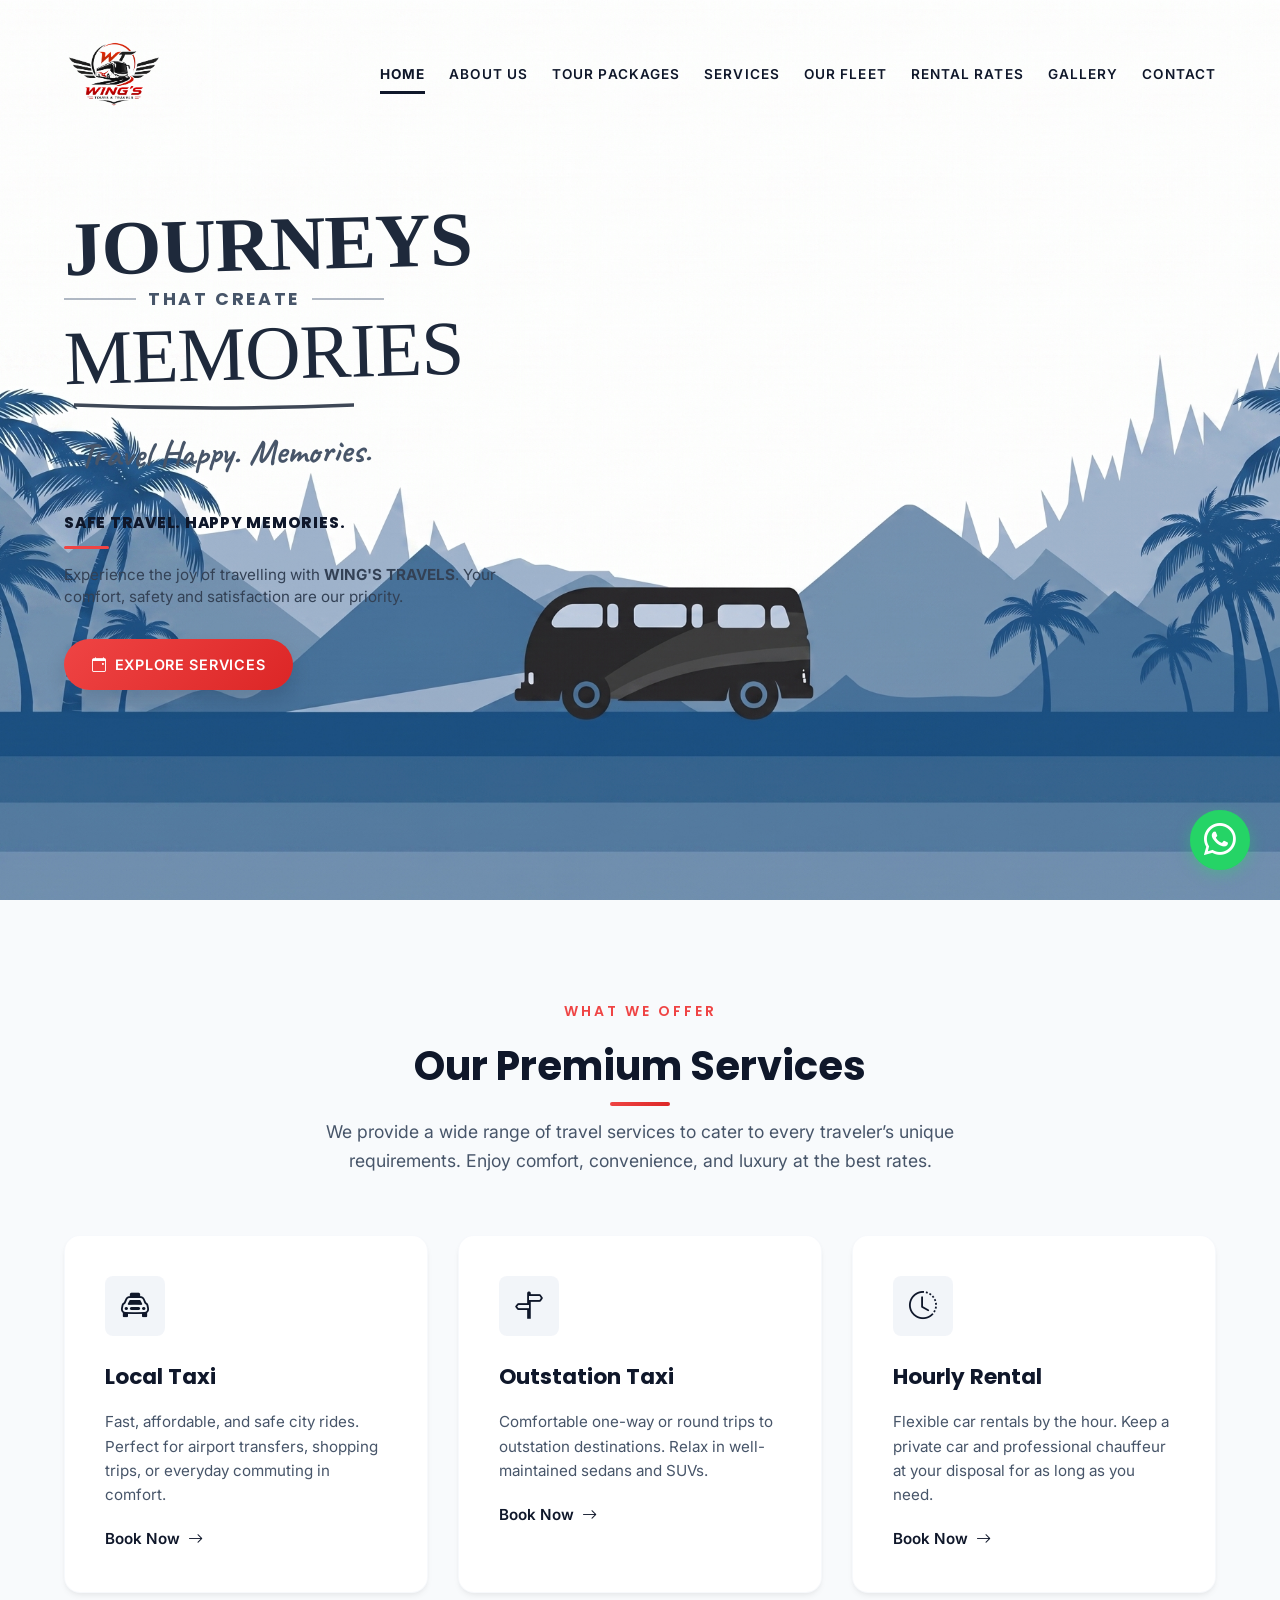
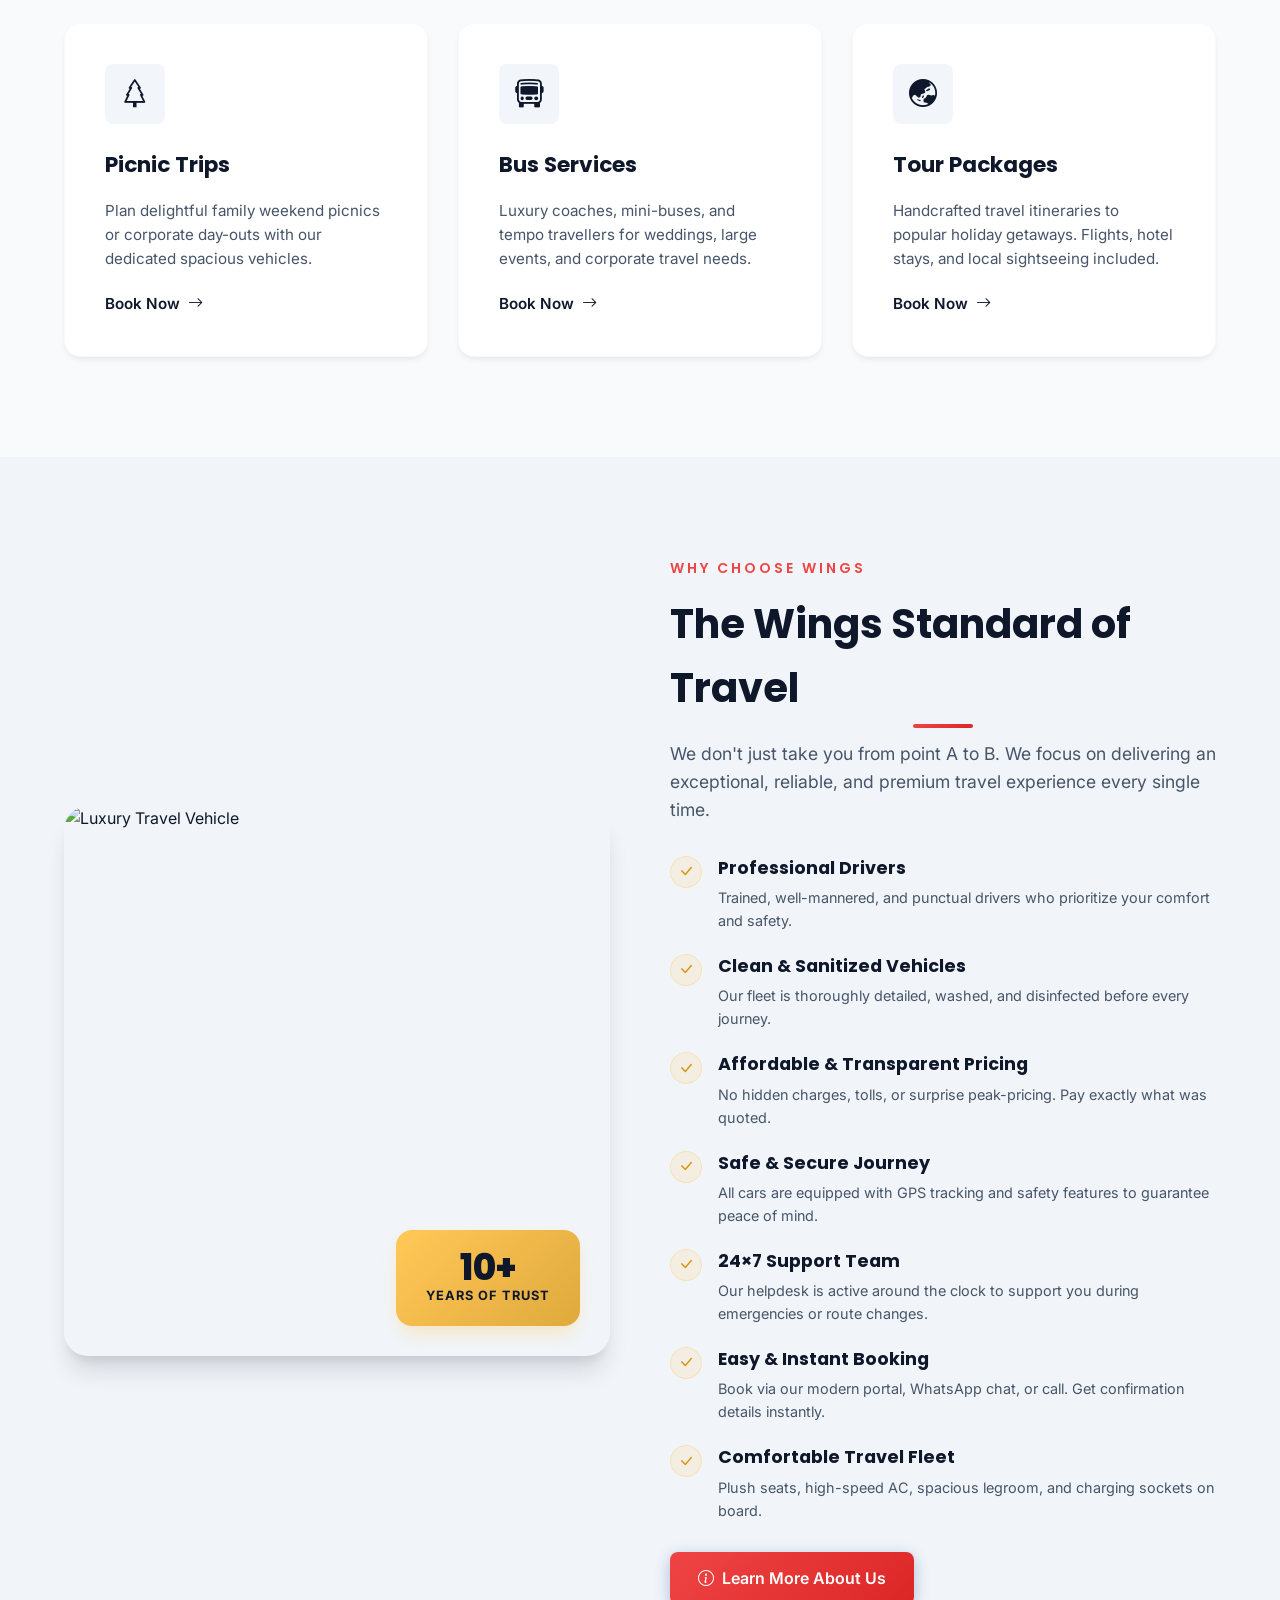
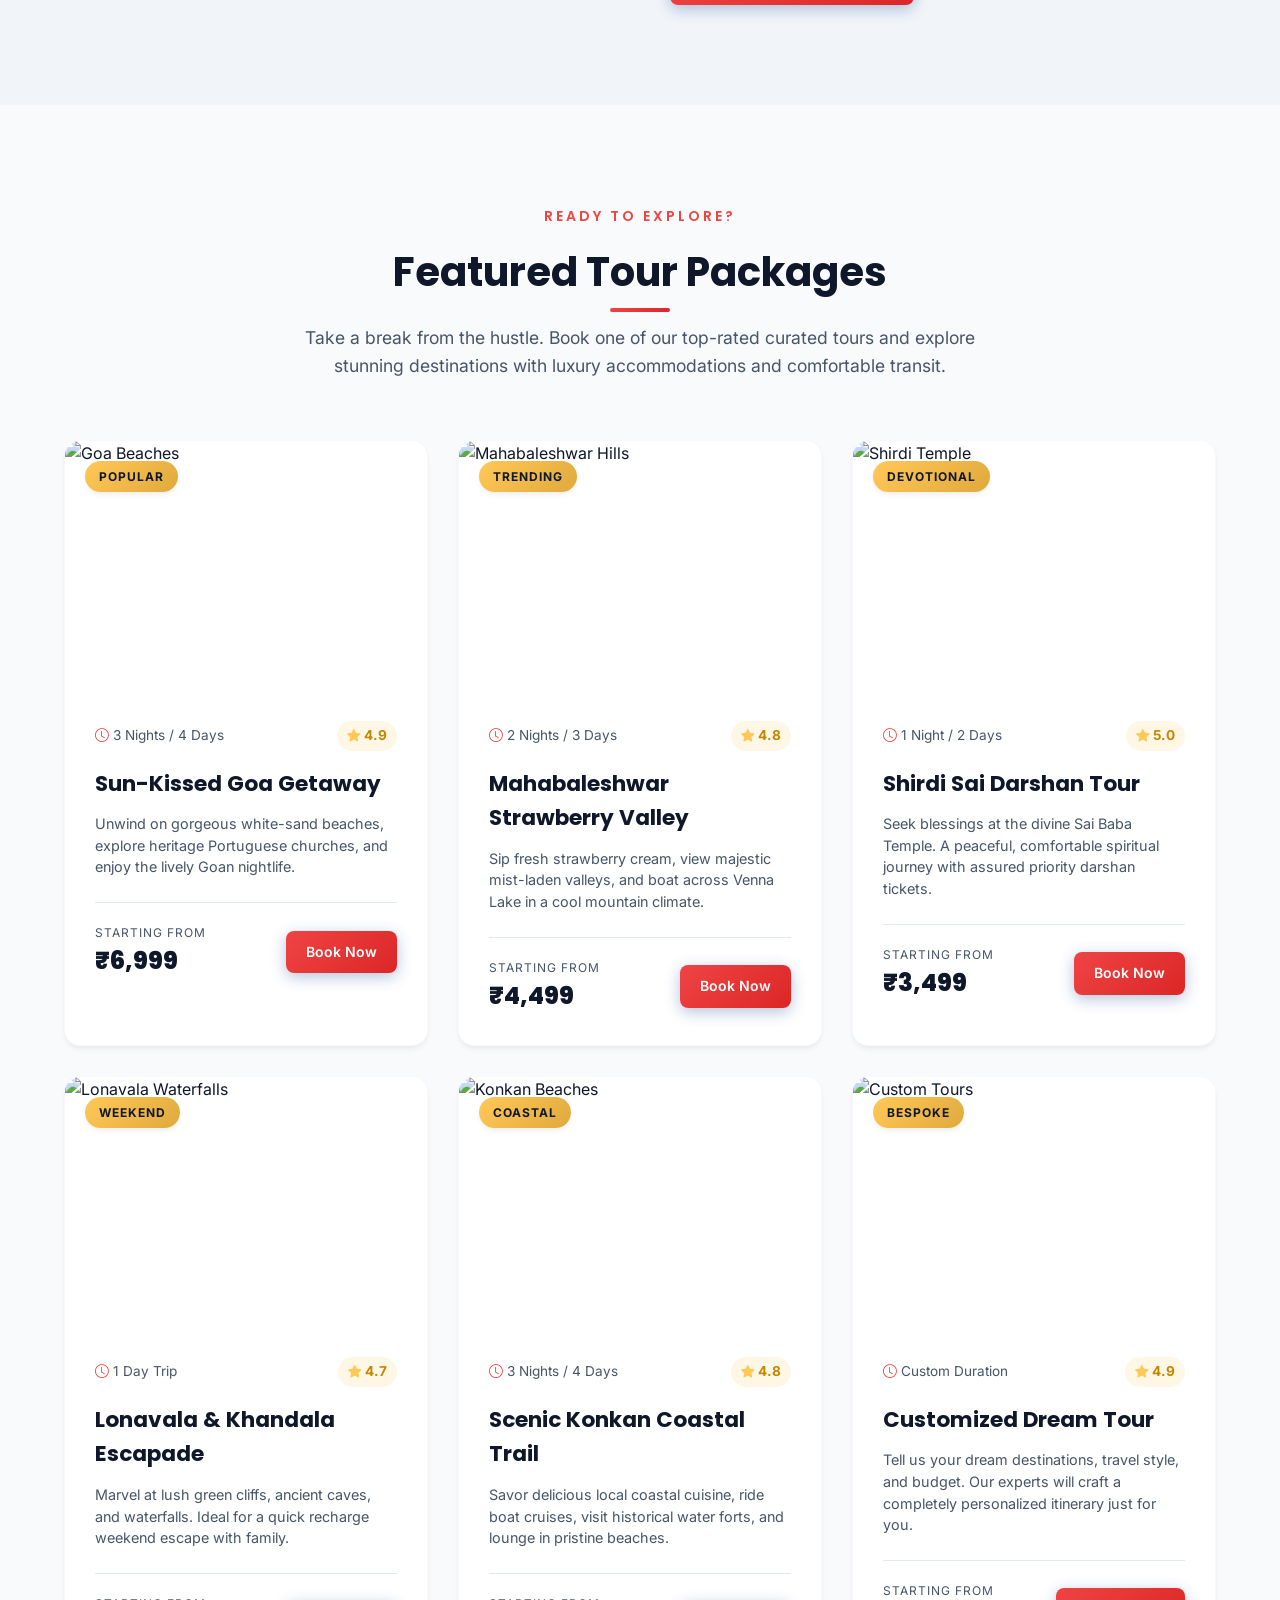
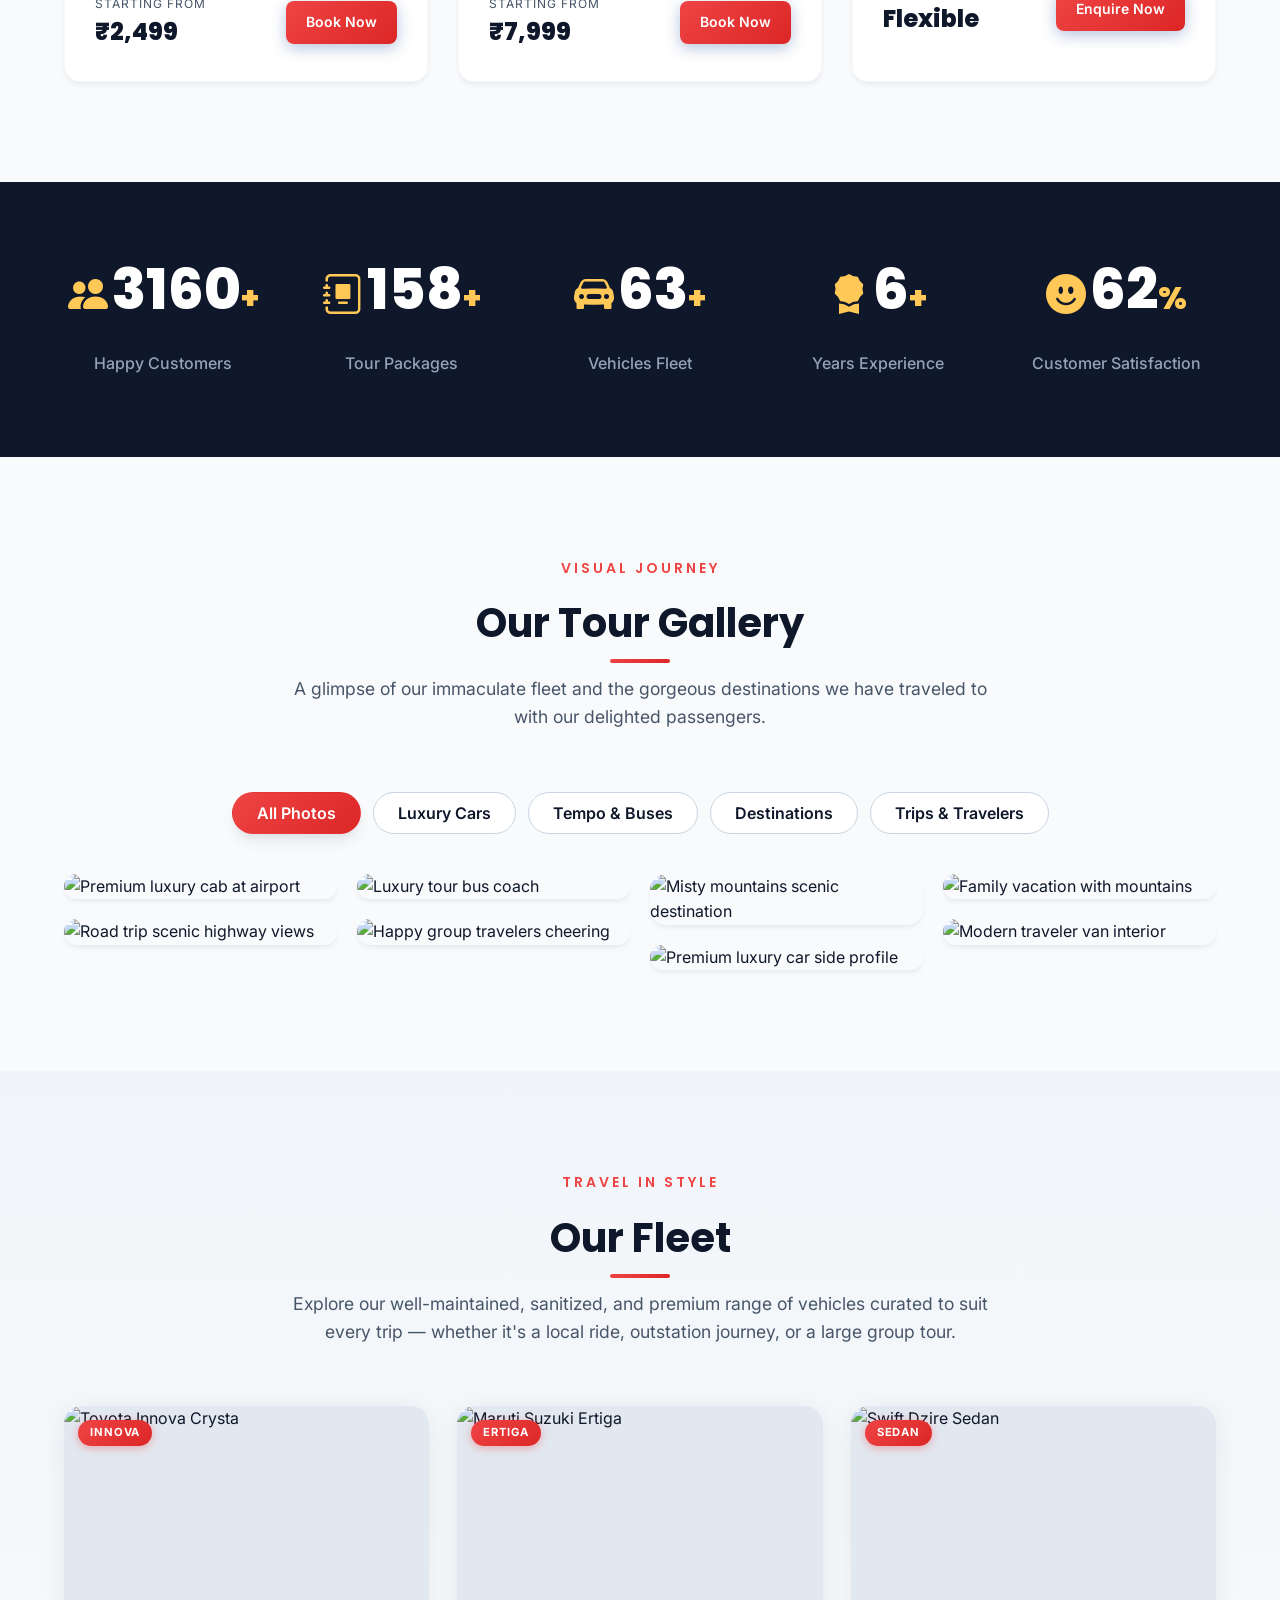
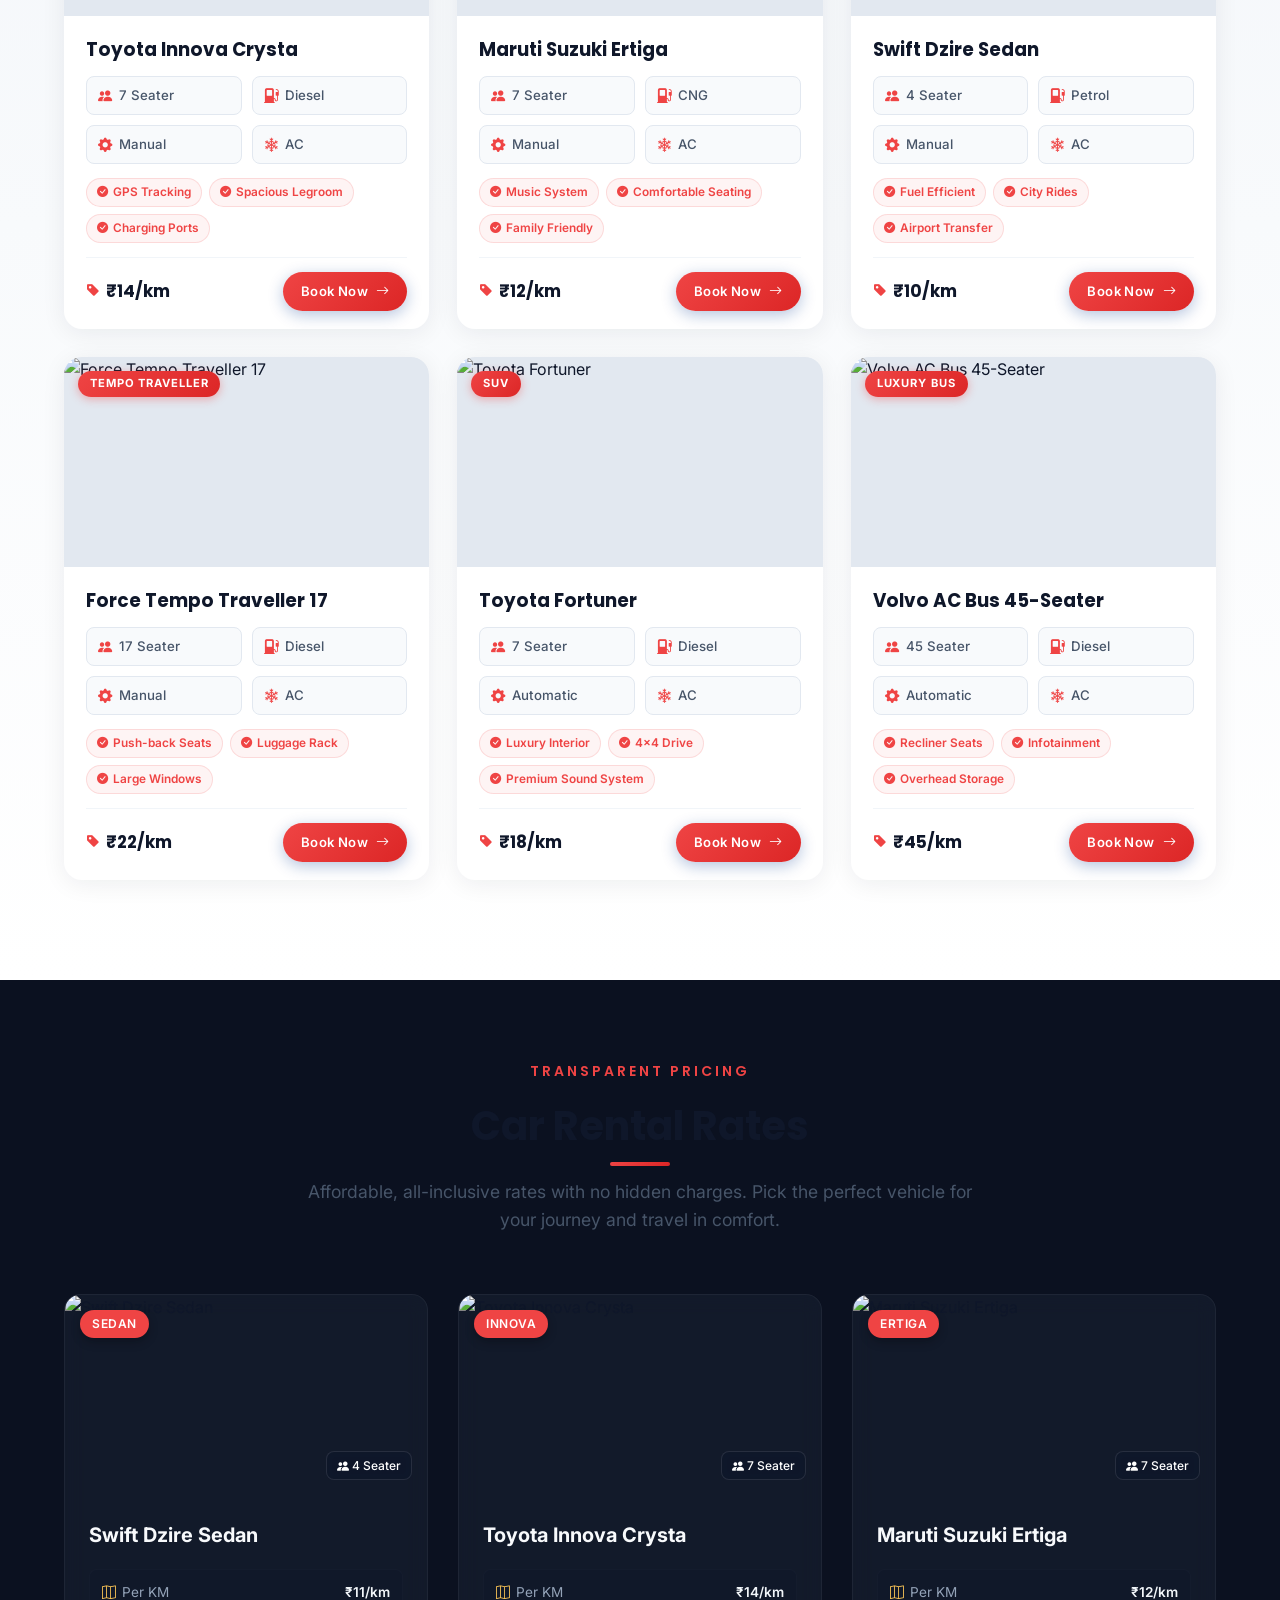
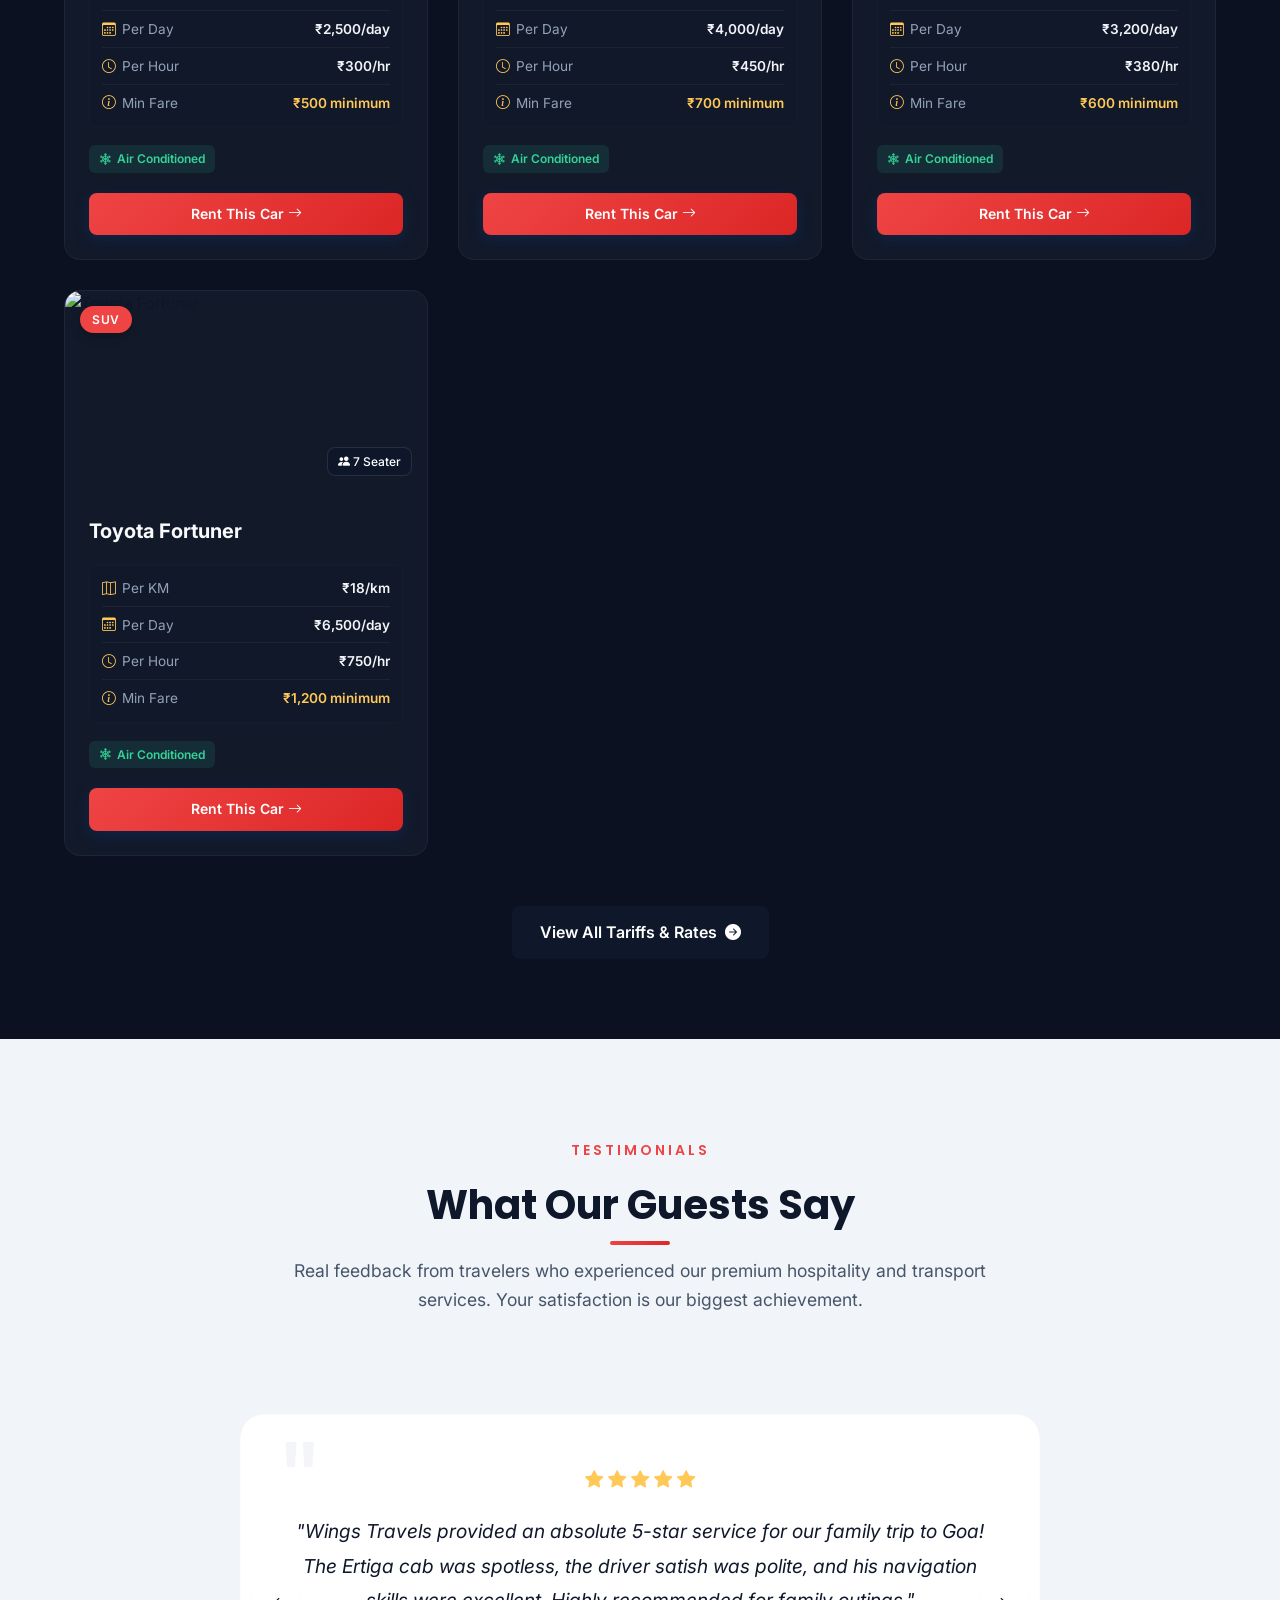
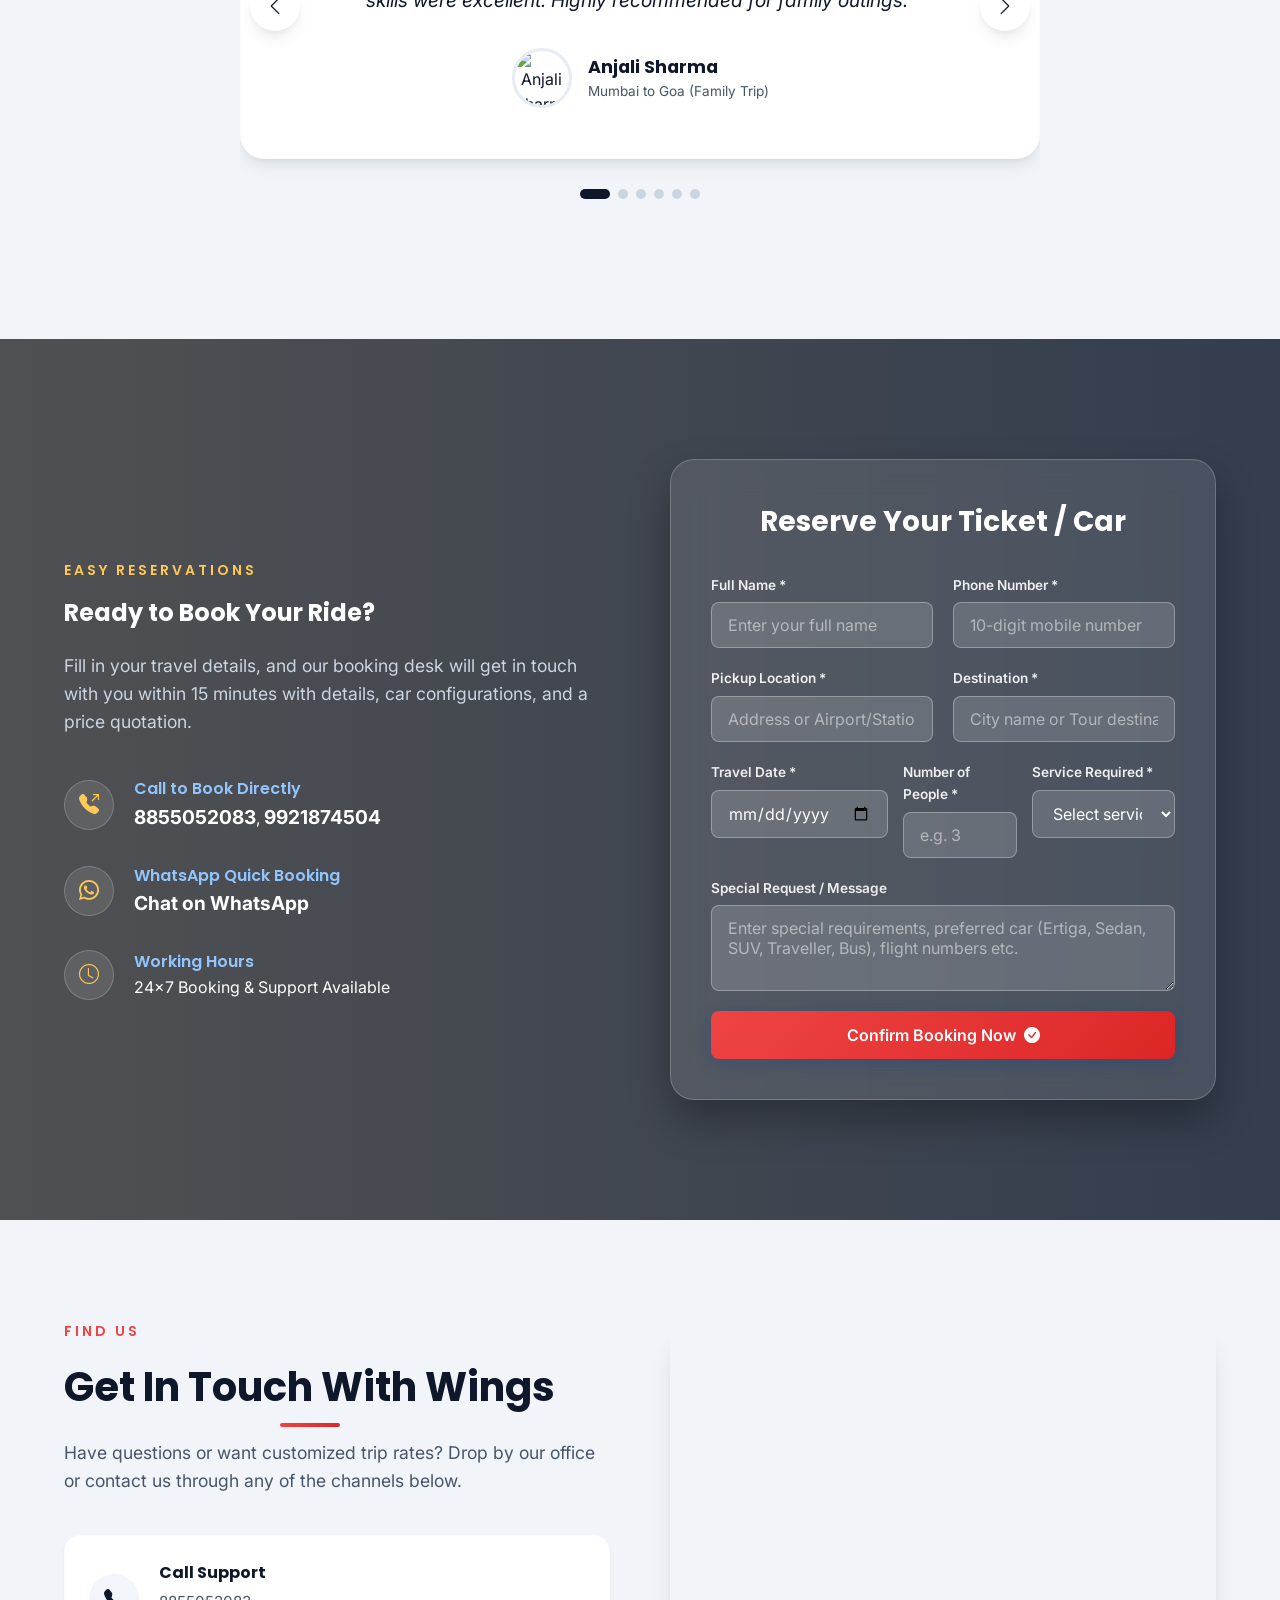
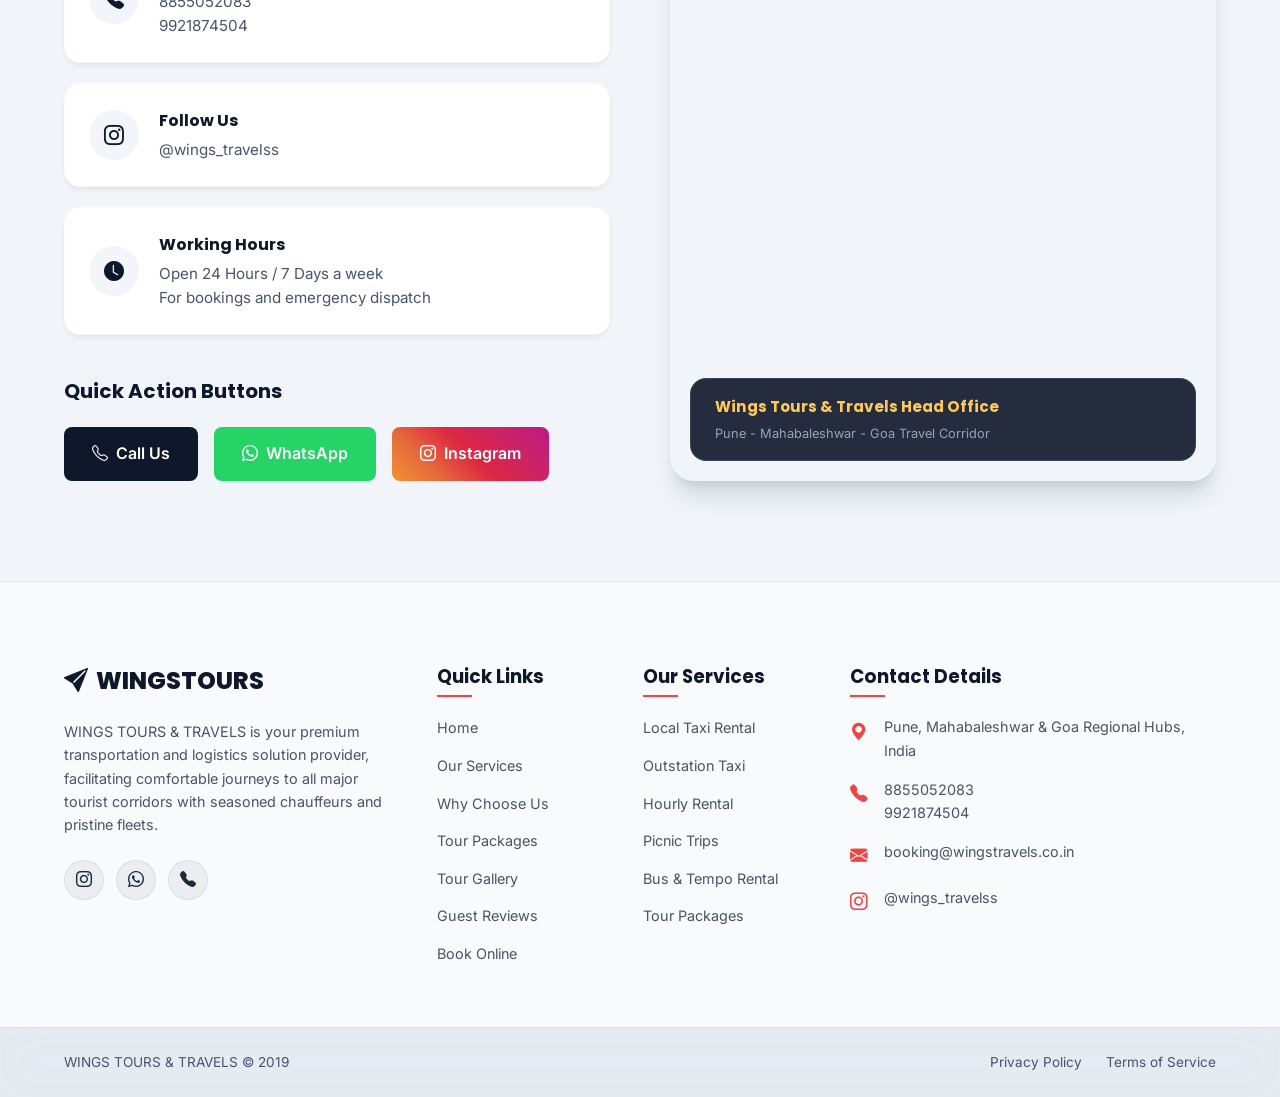
==== commit c401fbb8: "new sections and pages added" ====
--- a/index.html
+++ b/index.html
@@ -71,6 +71,8 @@
                 <li><a href="#why-choose-us" class="nav-link">About Us</a></li>
                 <li><a href="#packages" class="nav-link">Tour Packages</a></li>
                 <li><a href="#services" class="nav-link">Services</a></li>
+                <li><a href="#fleet" class="nav-link">Our Fleet</a></li>
+                <li><a href="#rental-rates" class="nav-link">Rental Rates</a></li>
                 <li><a href="#gallery" class="nav-link">Gallery</a></li>
                 <li><a href="#booking" class="nav-link">Contact</a></li>
             </ul>
@@ -269,6 +271,9 @@
                         </div>
                     </li>
                 </ul>
+                <div class="why-us-actions" style="margin-top: 30px;">
+                    <a href="about.html" class="btn btn-primary"><i class="bi bi-info-circle"></i> Learn More About Us</a>
+                </div>
             </div>
         </div>
     </section>
@@ -569,6 +574,51 @@
                     <i class="bi bi-plus-circle gallery-icon"></i>
                 </div>
             </div>
+        </div>
+    </section>
+
+    <!-- ==================== OUR FLEET SECTION ==================== -->
+    <section id="fleet" class="section fleet-section bg-light">
+        <div class="section-header container">
+            <span class="section-tagline">Travel In Style</span>
+            <h2 class="section-title">Our Fleet</h2>
+            <p class="section-subtitle">Explore our well-maintained, sanitized, and premium range of vehicles curated
+                to suit every trip — whether it's a local ride, outstation journey, or a large group tour.</p>
+        </div>
+
+        <div class="fleet-grid container" id="fleetGrid">
+            <!-- Vehicle cards loaded dynamically -->
+            <div class="fleet-skeleton">
+                <div class="skeleton-card"></div>
+                <div class="skeleton-card"></div>
+                <div class="skeleton-card"></div>
+            </div>
+        </div>
+    </section>
+
+    <!-- ==================== CAR RENTAL RATES SECTION ==================== -->
+    <section id="rental-rates" class="section rental-rates-section">
+        <div class="section-header container">
+            <span class="section-tagline">Transparent Pricing</span>
+            <h2 class="section-title">Car Rental Rates</h2>
+            <p class="section-subtitle">Affordable, all-inclusive rates with no hidden charges. Pick the perfect vehicle for your journey and travel in comfort.</p>
+        </div>
+
+        <div class="rental-grid container" id="rentalRatesGrid">
+            <!-- Up to 4 rental cards loaded dynamically -->
+            <div class="fleet-skeleton">
+                <div class="skeleton-card"></div>
+                <div class="skeleton-card"></div>
+                <div class="skeleton-card"></div>
+                <div class="skeleton-card"></div>
+            </div>
+        </div>
+
+        <!-- View All Button (shown when > 4 vehicles exist) -->
+        <div class="rental-view-all container" id="rentalViewAllWrap" style="display:none;">
+            <a href="tariffs.html" class="btn btn-solid-blue rental-view-all-btn">
+                View All Tariffs &amp; Rates <i class="bi bi-arrow-right-circle-fill"></i>
+            </a>
         </div>
     </section>
 
@@ -1136,7 +1186,7 @@
 
         <div class="footer-bottom">
             <div class="footer-bottom-container container">
-                <p>WINGS TOURS & TRAVELS &copy; 2026. All Rights Reserved.</p>
+                <p>WINGS TOURS & TRAVELS &copy; 2019</p>
                 <div class="footer-bottom-links">
                     <a href="#">Privacy Policy</a>
                     <a href="#">Terms of Service</a>
--- a/style.css
+++ b/style.css
@@ -2711,4 +2711,379 @@
     .success-actions {
         flex-direction: column;
     }
+}
+
+/* ==========================================================================
+   OUR FLEET SECTION
+   ========================================================================== */
+
+.fleet-section {
+    background: linear-gradient(180deg, #F1F5F9 0%, #ffffff 100%);
+}
+
+/* Fleet Grid */
+.fleet-grid {
+    display: grid;
+    grid-template-columns: repeat(auto-fill, minmax(290px, 1fr));
+    gap: 28px;
+}
+
+/* Skeleton loader */
+.fleet-skeleton {
+    display: contents;
+}
+
+.skeleton-card {
+    background: linear-gradient(90deg, #e2e8f0 25%, #f1f5f9 50%, #e2e8f0 75%);
+    background-size: 200% 100%;
+    animation: shimmer 1.5s infinite;
+    border-radius: 18px;
+    height: 380px;
+}
+
+@keyframes shimmer {
+    0% { background-position: -200% 0; }
+    100% { background-position: 200% 0; }
+}
+
+/* Fleet Card */
+.fleet-card {
+    background: var(--color-white);
+    border-radius: 18px;
+    overflow: hidden;
+    box-shadow: 0 4px 24px rgba(15, 23, 42, 0.07);
+    transition: transform 0.35s cubic-bezier(0.4, 0, 0.2, 1), box-shadow 0.35s ease;
+    display: flex;
+    flex-direction: column;
+    position: relative;
+}
+
+.fleet-card:hover {
+    transform: translateY(-8px);
+    box-shadow: 0 20px 48px rgba(15, 23, 42, 0.14);
+}
+
+/* Card Image */
+.fleet-card-img-wrap {
+    position: relative;
+    height: 210px;
+    overflow: hidden;
+    background-color: #e2e8f0;
+    flex-shrink: 0;
+}
+
+.fleet-card-img {
+    width: 100%;
+    height: 100%;
+    object-fit: cover;
+    transition: transform 0.5s ease;
+    display: block;
+}
+
+.fleet-card:hover .fleet-card-img {
+    transform: scale(1.06);
+}
+
+/* Type Badge */
+.fleet-card-badge {
+    position: absolute;
+    top: 14px;
+    left: 14px;
+    background: linear-gradient(135deg, #EF4444, #DC2626);
+    color: white;
+    font-size: 0.7rem;
+    font-weight: 700;
+    letter-spacing: 0.08em;
+    text-transform: uppercase;
+    padding: 4px 12px;
+    border-radius: 30px;
+    box-shadow: 0 2px 10px rgba(239, 68, 68, 0.4);
+}
+
+/* Card Body */
+.fleet-card-body {
+    padding: 22px 22px 18px;
+    display: flex;
+    flex-direction: column;
+    flex-grow: 1;
+    gap: 14px;
+}
+
+.fleet-card-name {
+    font-family: var(--font-heading);
+    font-size: 1.15rem;
+    font-weight: 700;
+    color: var(--color-dark);
+    line-height: 1.3;
+}
+
+/* Spec Grid */
+.fleet-card-specs {
+    display: grid;
+    grid-template-columns: 1fr 1fr;
+    gap: 10px;
+}
+
+.fleet-spec-item {
+    display: flex;
+    align-items: center;
+    gap: 7px;
+    font-size: 0.83rem;
+    color: var(--color-light);
+    font-weight: 500;
+    background: #F8FAFC;
+    padding: 7px 11px;
+    border-radius: 8px;
+    border: 1px solid #E2E8F0;
+}
+
+.fleet-spec-item i {
+    color: var(--color-secondary);
+    font-size: 0.9rem;
+    flex-shrink: 0;
+}
+
+/* Feature Pills */
+.fleet-feature-pills {
+    display: flex;
+    flex-wrap: wrap;
+    gap: 7px;
+}
+
+.fleet-feature-pill {
+    display: inline-flex;
+    align-items: center;
+    gap: 5px;
+    background: rgba(239, 68, 68, 0.06);
+    color: var(--color-secondary);
+    border: 1px solid rgba(239, 68, 68, 0.15);
+    border-radius: 20px;
+    padding: 4px 10px;
+    font-size: 0.74rem;
+    font-weight: 600;
+    white-space: nowrap;
+}
+
+.fleet-feature-pill i {
+    font-size: 0.7rem;
+}
+
+/* Card Footer */
+.fleet-card-footer {
+    display: flex;
+    align-items: center;
+    justify-content: space-between;
+    border-top: 1px solid #F1F5F9;
+    padding-top: 14px;
+    margin-top: auto;
+}
+
+.fleet-price {
+    display: flex;
+    align-items: center;
+    gap: 6px;
+    font-family: var(--font-heading);
+    font-size: 1.05rem;
+    font-weight: 700;
+    color: var(--color-dark);
+}
+
+.fleet-price i {
+    color: var(--color-secondary);
+    font-size: 0.85rem;
+}
+
+.fleet-book-btn {
+    padding: 9px 18px;
+    font-size: 0.82rem;
+    border-radius: 20px;
+    letter-spacing: 0.03em;
+}
+
+/* Responsive Fleet */
+@media (max-width: 768px) {
+    .fleet-grid {
+        grid-template-columns: repeat(auto-fill, minmax(240px, 1fr));
+        gap: 18px;
+    }
+
+    .fleet-card-img-wrap {
+        height: 185px;
+    }
+}
+
+@media (max-width: 480px) {
+    .fleet-grid {
+        grid-template-columns: 1fr;
+        gap: 16px;
+    }
+
+    .skeleton-card {
+        height: 320px;
+    }
+}
+
+/* ==========================================================================
+   CAR RENTAL RATES SECTION STYLES
+   ========================================================================== */
+.rental-rates-section {
+    background-color: var(--color-bg-dark, #0b1120);
+    padding: 80px 0;
+}
+
+.rental-grid {
+    display: grid;
+    grid-template-columns: repeat(auto-fill, minmax(280px, 1fr));
+    gap: 30px;
+    margin-top: 40px;
+}
+
+.rental-card {
+    background: rgba(30, 41, 59, 0.4);
+    border: 1px solid rgba(255, 255, 255, 0.05);
+    border-radius: 16px;
+    overflow: hidden;
+    transition: all 0.3s cubic-bezier(0.4, 0, 0.2, 1);
+    display: flex;
+    flex-direction: column;
+    height: 100%;
+    backdrop-filter: blur(10px);
+}
+
+.rental-card:hover {
+    transform: translateY(-8px);
+    border-color: rgba(239, 68, 68, 0.3);
+    box-shadow: 0 12px 30px rgba(0, 0, 0, 0.3);
+}
+
+.rental-card-img-wrap {
+    position: relative;
+    height: 200px;
+    overflow: hidden;
+}
+
+.rental-card-img {
+    width: 100%;
+    height: 100%;
+    object-fit: cover;
+    transition: transform 0.5s ease;
+}
+
+.rental-card:hover .rental-card-img {
+    transform: scale(1.05);
+}
+
+.rental-card-type-badge {
+    position: absolute;
+    top: 15px;
+    left: 15px;
+    background: var(--color-secondary, #ef4444);
+    color: white;
+    padding: 4px 12px;
+    border-radius: 20px;
+    font-size: 0.75rem;
+    font-weight: 600;
+    text-transform: uppercase;
+    letter-spacing: 0.5px;
+    box-shadow: 0 4px 10px rgba(0, 0, 0, 0.25);
+}
+
+.rental-card-capacity {
+    position: absolute;
+    bottom: 15px;
+    right: 15px;
+    background: rgba(15, 23, 42, 0.85);
+    color: white;
+    padding: 4px 10px;
+    border-radius: 8px;
+    font-size: 0.75rem;
+    font-weight: 500;
+    backdrop-filter: blur(4px);
+    border: 1px solid rgba(255, 255, 255, 0.1);
+}
+
+.rental-card-body {
+    padding: 24px;
+    display: flex;
+    flex-direction: column;
+    flex-grow: 1;
+}
+
+.rental-card-name {
+    font-size: 1.25rem;
+    font-weight: 700;
+    color: #f8fafc;
+    margin-bottom: 18px;
+}
+
+.rental-rates-grid {
+    display: flex;
+    flex-direction: column;
+    gap: 8px;
+    margin-bottom: 18px;
+    background: rgba(15, 23, 42, 0.25);
+    padding: 12px;
+    border-radius: 8px;
+    border: 1px solid rgba(255, 255, 255, 0.02);
+}
+
+.rental-rate-item {
+    display: flex;
+    justify-content: space-between;
+    align-items: center;
+    font-size: 0.85rem;
+    color: #94a3b8;
+    padding-bottom: 6px;
+    border-bottom: 1px solid rgba(255, 255, 255, 0.05);
+}
+
+.rental-rate-item:last-child {
+    border-bottom: none;
+    padding-bottom: 0;
+}
+
+.rental-rate-label {
+    display: flex;
+    align-items: center;
+    gap: 6px;
+}
+
+.rental-rate-label i {
+    color: var(--color-accent, #ffc857);
+}
+
+.rental-rate-value {
+    font-weight: 600;
+    color: #f1f5f9;
+}
+
+.rental-min-fare .rental-rate-value {
+    color: var(--color-accent, #ffc857);
+}
+
+.rental-ac-badge {
+    display: inline-flex;
+    align-items: center;
+    gap: 6px;
+    font-size: 0.75rem;
+    color: #34d399;
+    background: rgba(52, 211, 153, 0.1);
+    padding: 4px 10px;
+    border-radius: 6px;
+    margin-bottom: 20px;
+    align-self: flex-start;
+    font-weight: 600;
+}
+
+.rental-book-btn {
+    margin-top: auto;
+    width: 100%;
+    text-align: center;
+    display: block;
+}
+
+.rental-view-all {
+    display: flex;
+    justify-content: center;
+    margin-top: 50px;
 }
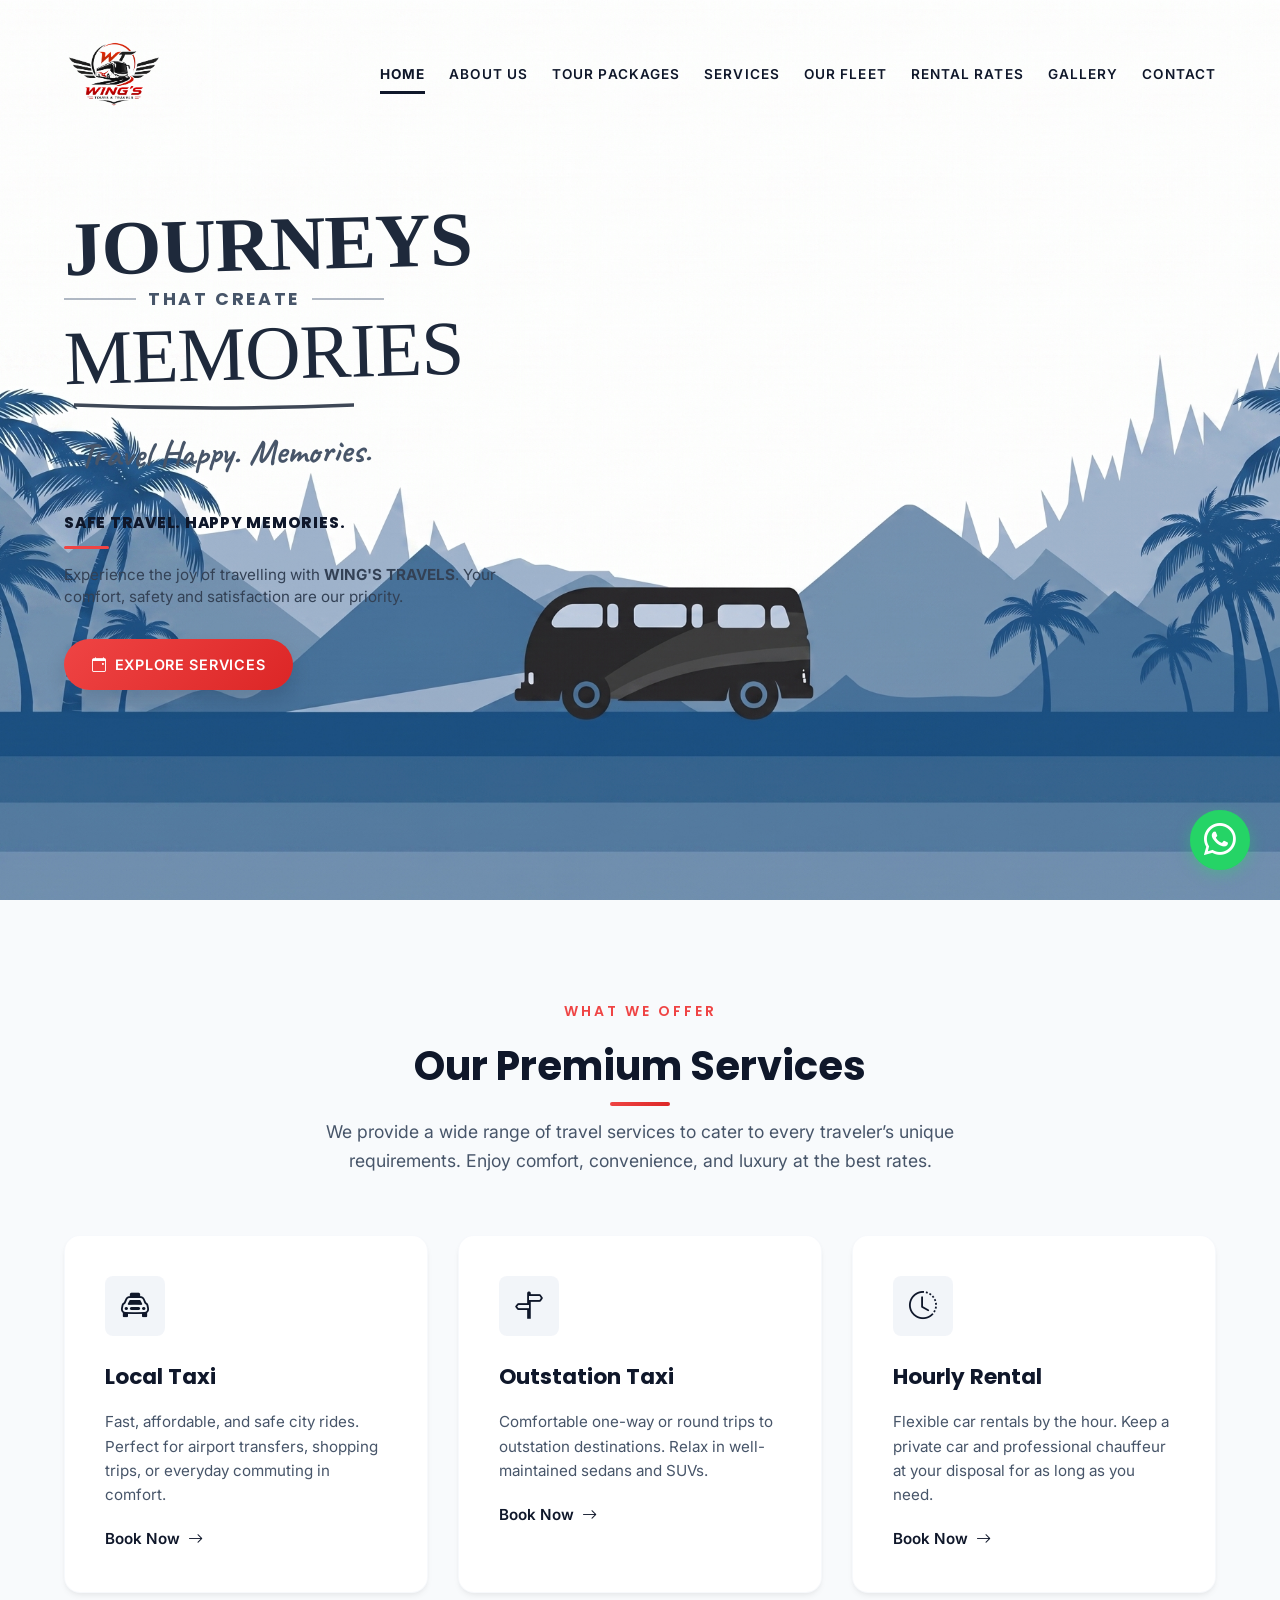
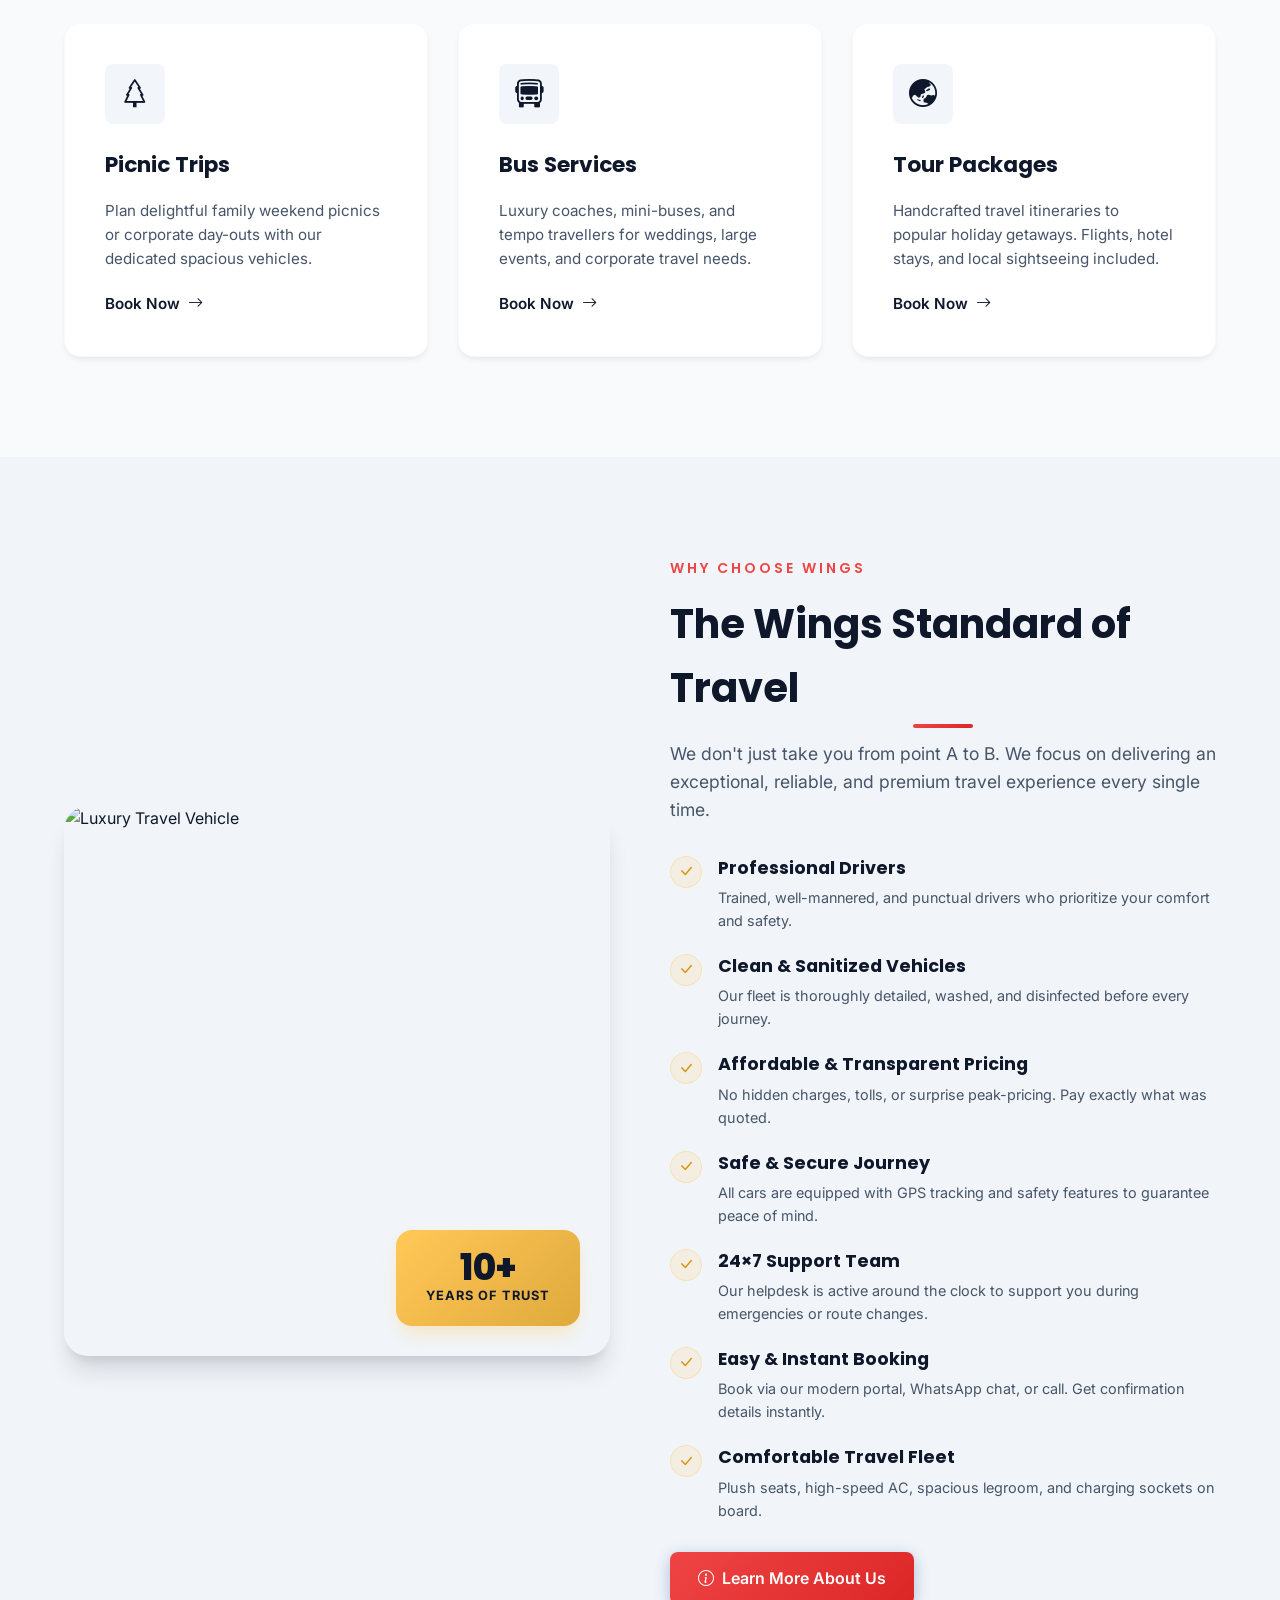
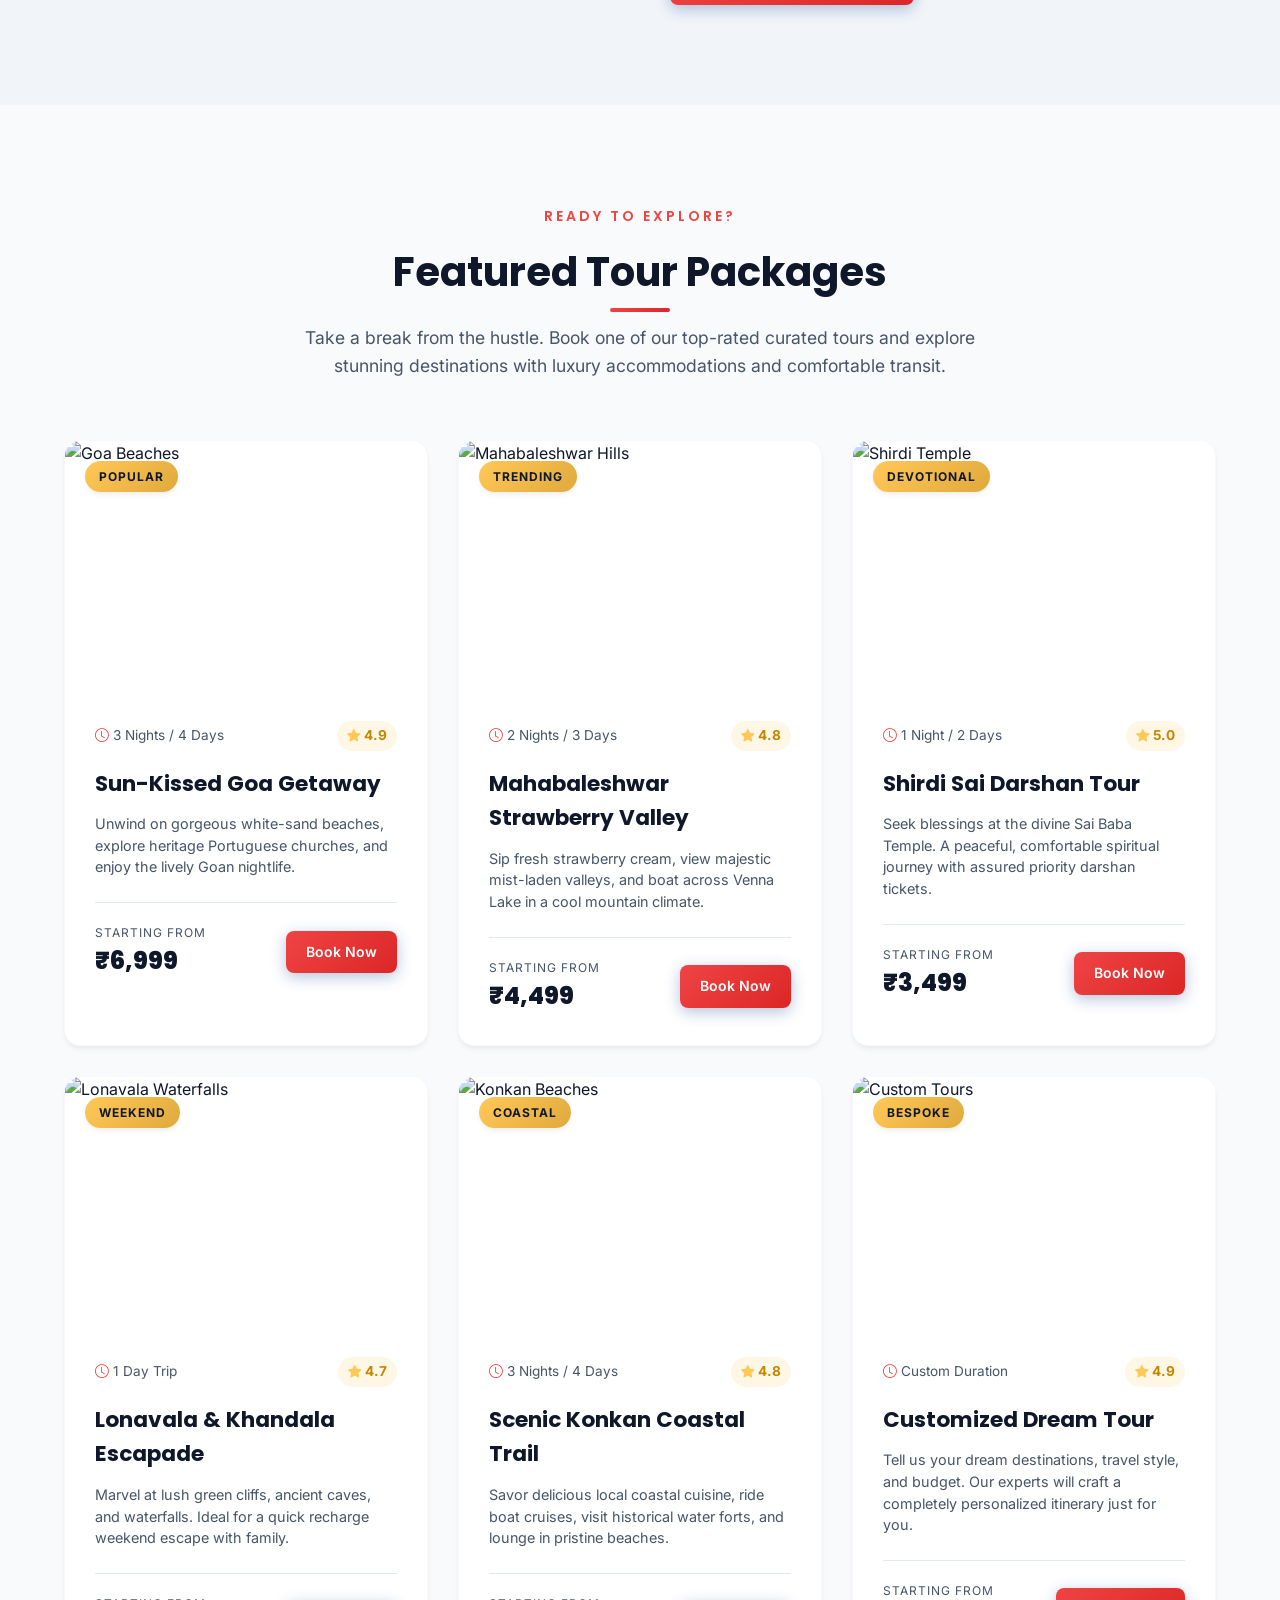
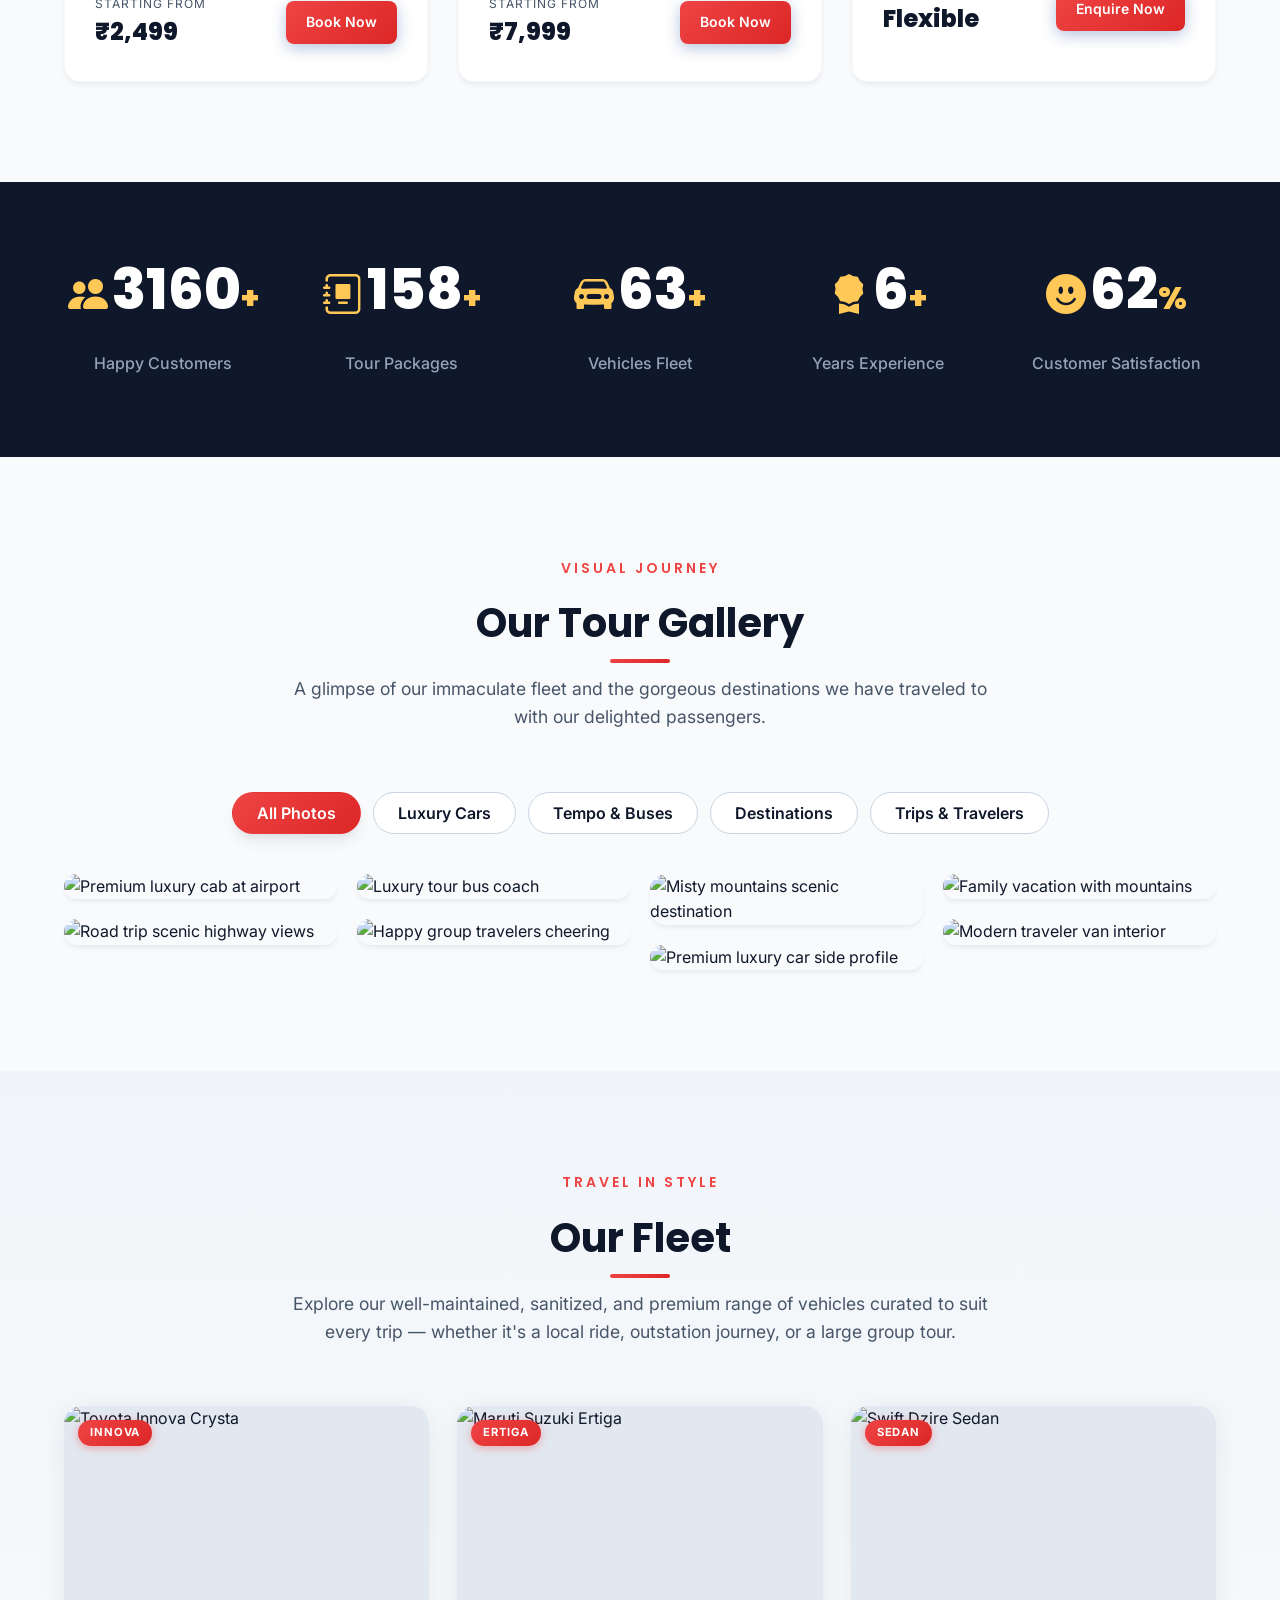
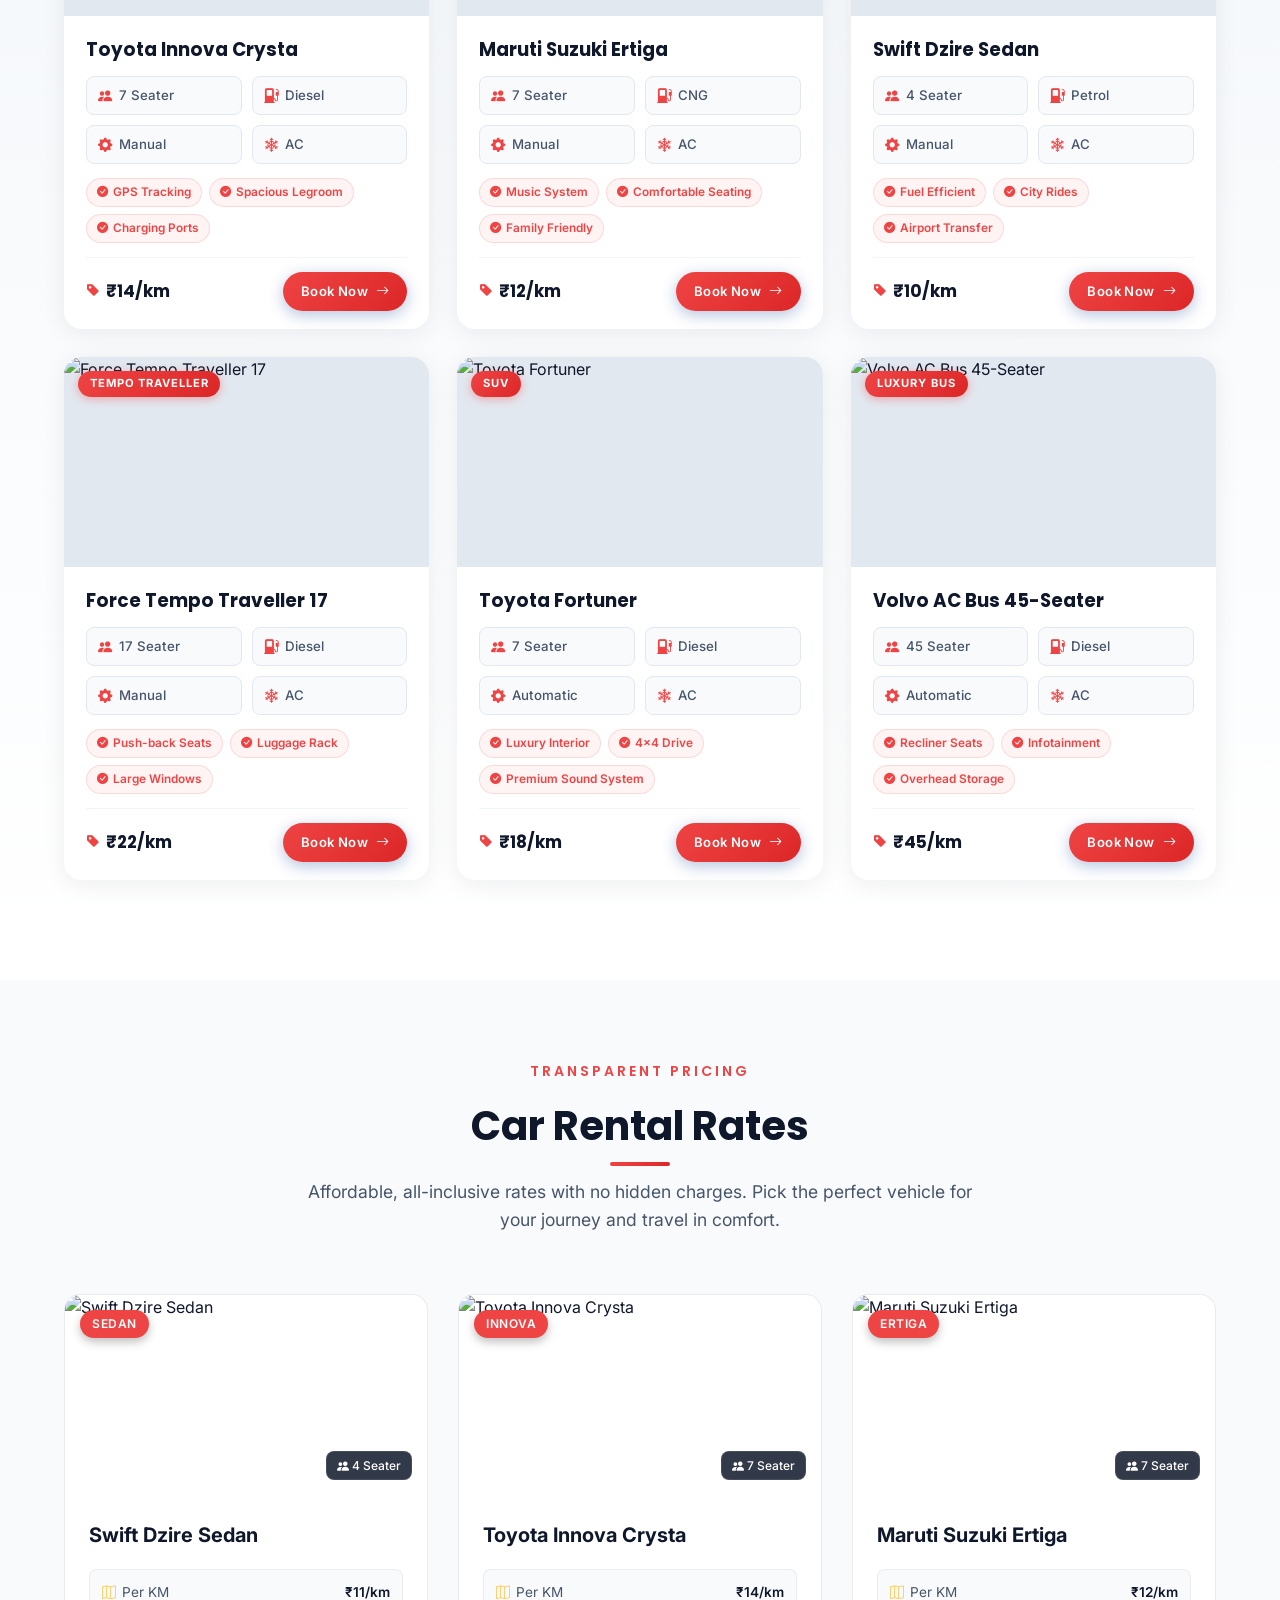
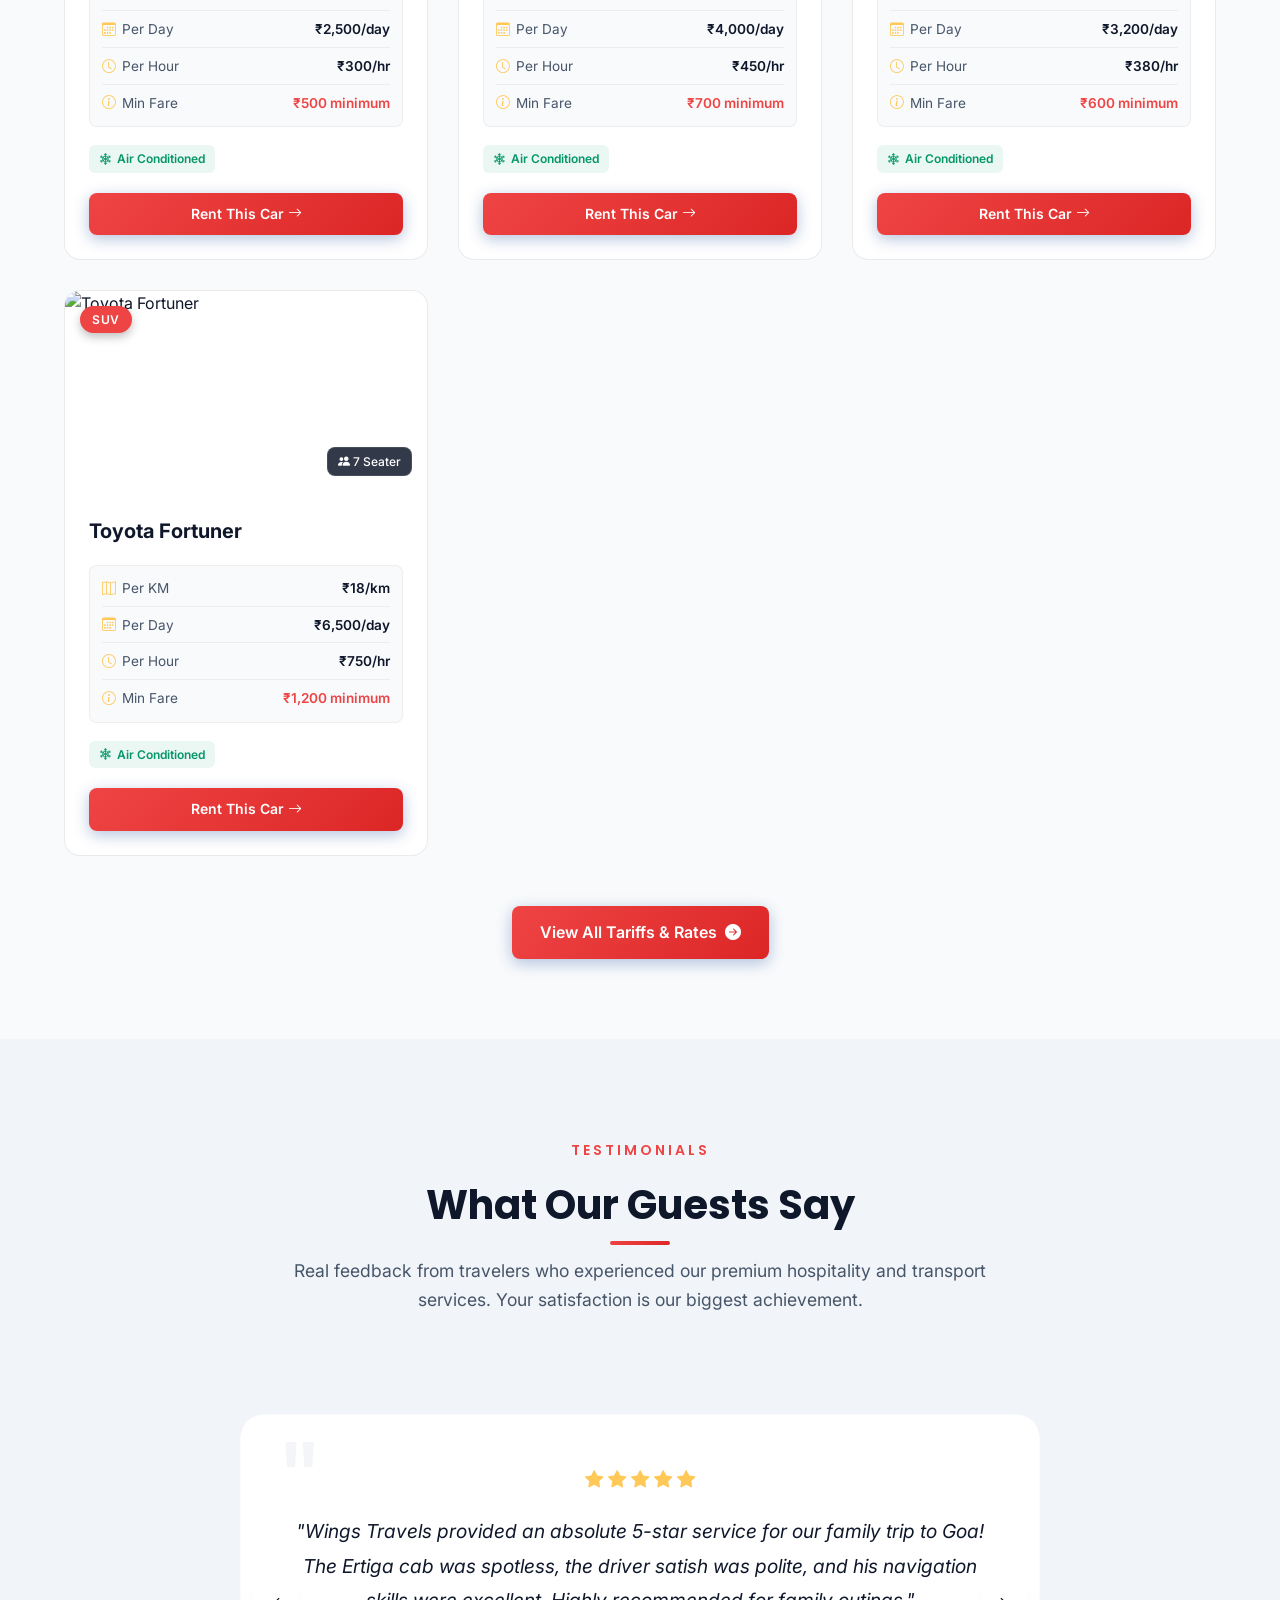
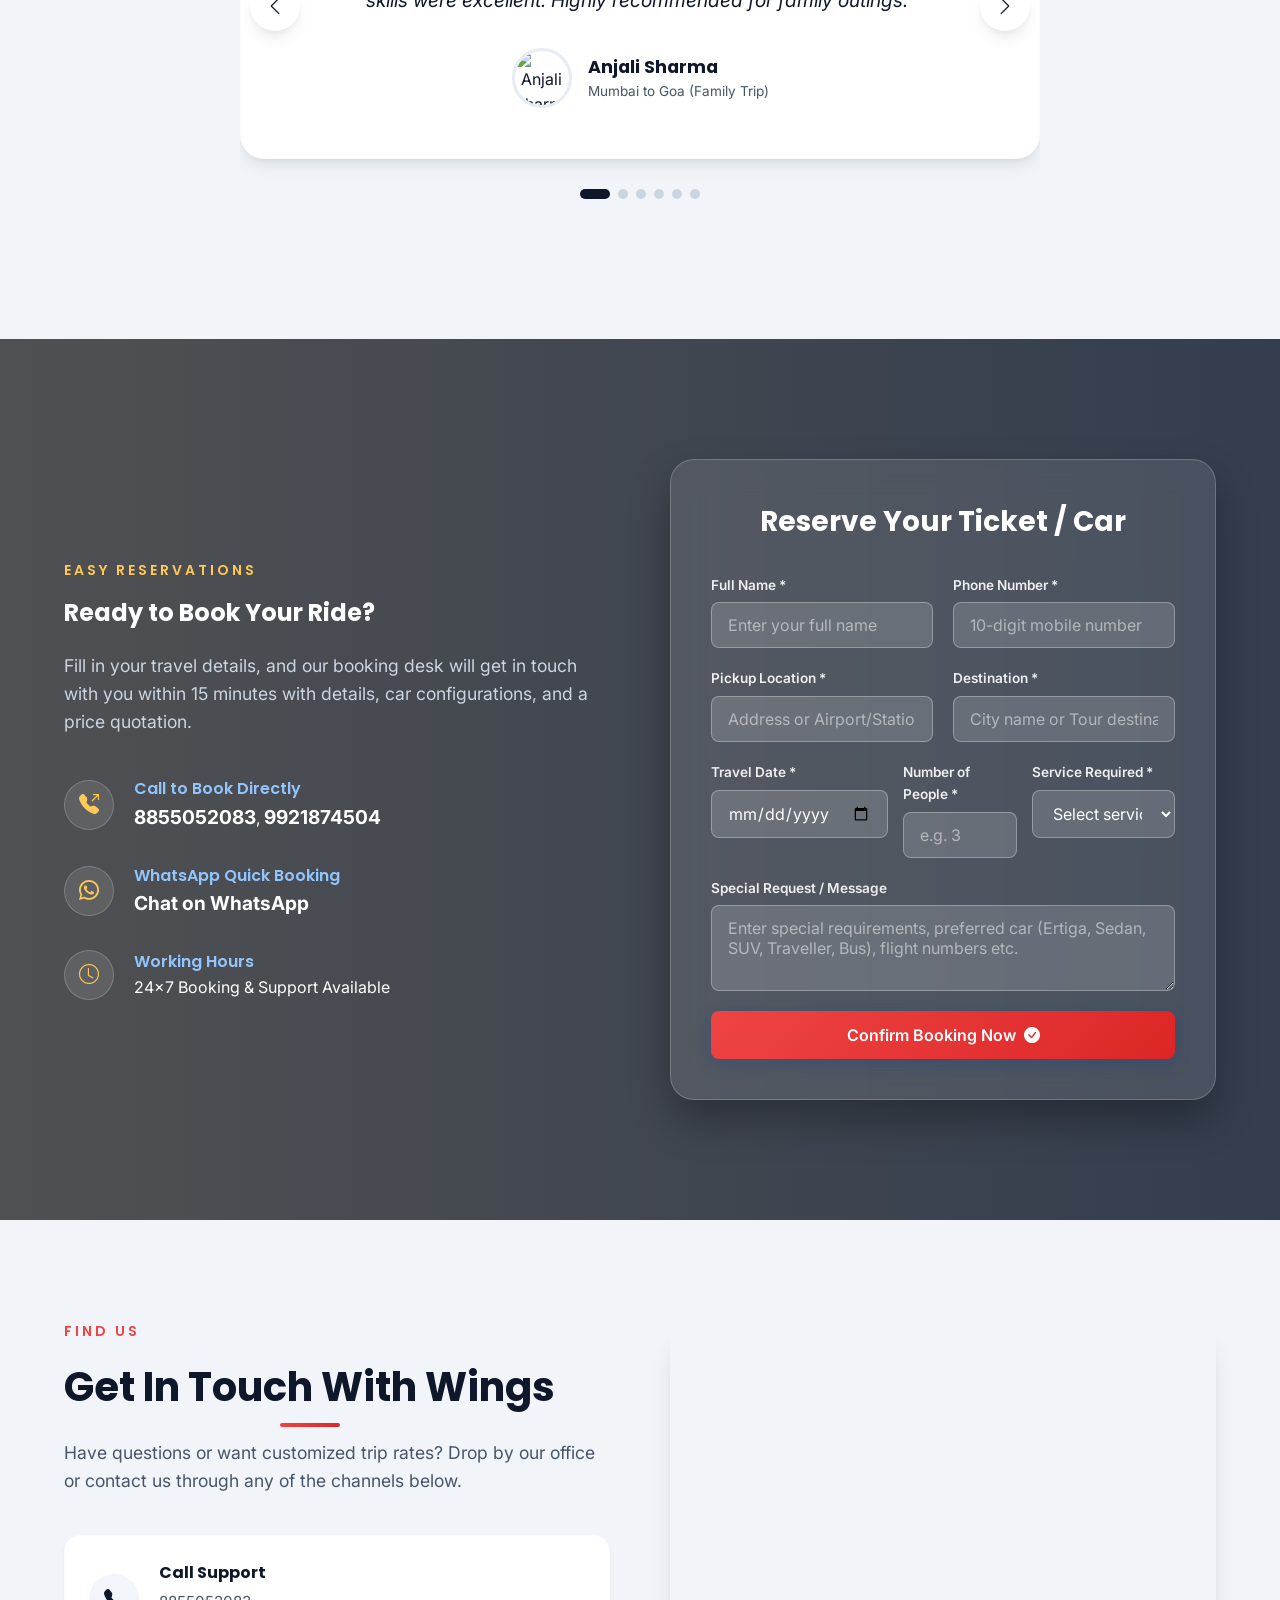
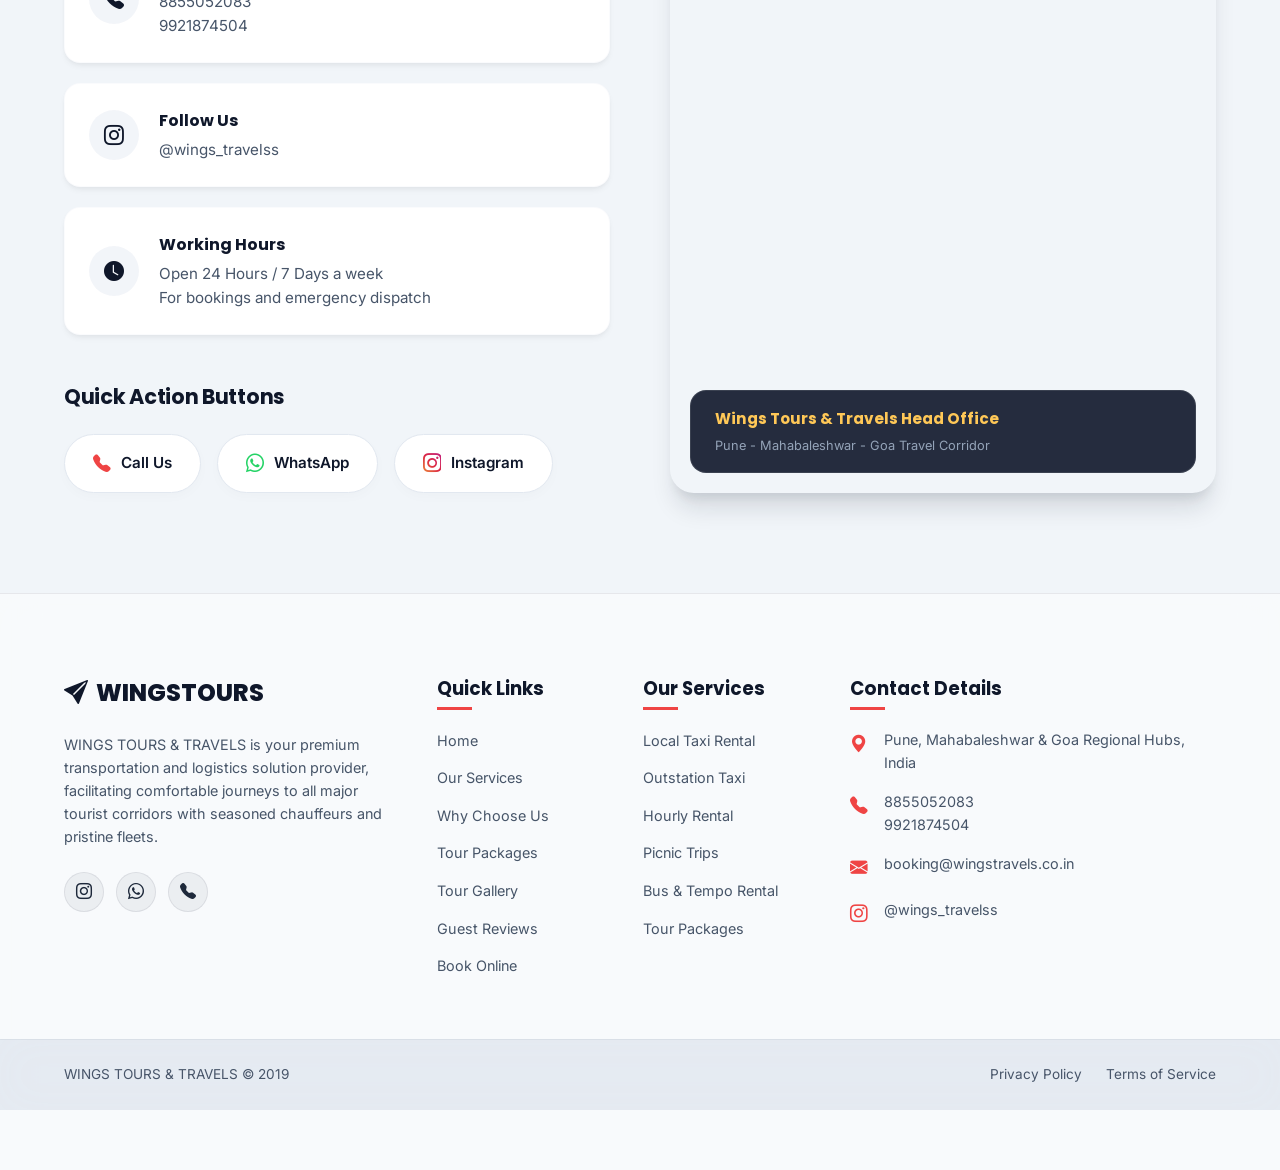
==== commit cf4aaebc: "fixed review section" ====
--- a/index.html
+++ b/index.html
@@ -616,7 +616,7 @@
 
         <!-- View All Button (shown when > 4 vehicles exist) -->
         <div class="rental-view-all container" id="rentalViewAllWrap" style="display:none;">
-            <a href="tariffs.html" class="btn btn-solid-blue rental-view-all-btn">
+            <a href="tariffs.html" class="btn btn-primary rental-view-all-btn">
                 View All Tariffs &amp; Rates <i class="bi bi-arrow-right-circle-fill"></i>
             </a>
         </div>
@@ -1083,11 +1083,11 @@
                 <div class="quick-contact-actions">
                     <h3>Quick Action Buttons</h3>
                     <div class="action-buttons-flex">
-                        <a href="tel:8855052083" class="btn btn-solid-blue"><i class="bi bi-telephone"></i> Call Us</a>
+                        <a href="tel:8855052083" class="btn-action btn-call-action"><i class="bi bi-telephone-fill"></i> Call Us</a>
                         <a href="https://wa.me/918855052083" target="_blank" rel="noopener"
-                            class="btn btn-whatsapp-btn"><i class="bi bi-whatsapp"></i> WhatsApp</a>
+                            class="btn-action btn-whatsapp-action"><i class="bi bi-whatsapp"></i> WhatsApp</a>
                         <a href="https://instagram.com/wings_travelss" target="_blank" rel="noopener"
-                            class="btn btn-instagram-btn"><i class="bi bi-instagram"></i> Instagram</a>
+                            class="btn-action btn-instagram-action"><i class="bi bi-instagram"></i> Instagram</a>
                     </div>
                 </div>
             </div>
--- a/style.css
+++ b/style.css
@@ -2008,15 +2008,16 @@
 }
 
 .quick-contact-actions {
-    margin-top: 40px;
+    margin-top: 45px;
 }
 
 .quick-contact-actions h3 {
     font-family: var(--font-heading);
-    font-size: 1.25rem;
+    font-size: 1.3rem;
     font-weight: 700;
     margin-bottom: 20px;
     color: var(--color-dark);
+    letter-spacing: -0.3px;
 }
 
 .action-buttons-flex {
@@ -2025,14 +2026,81 @@
     gap: 16px;
 }
 
-.btn-instagram-btn {
+.btn-action {
+    display: inline-flex;
+    align-items: center;
+    justify-content: center;
+    gap: 10px;
+    padding: 14px 28px;
+    border-radius: 50px;
+    font-size: 0.95rem;
+    font-weight: 600;
+    text-decoration: none;
+    background: #ffffff;
+    border: 1px solid #e2e8f0;
+    color: #0f172a;
+    box-shadow: 0 4px 12px rgba(15, 23, 42, 0.02);
+    transition: all 0.3s cubic-bezier(0.4, 0, 0.2, 1);
+    cursor: pointer;
+}
+
+/* Call Action Button */
+.btn-action.btn-call-action i {
+    color: #ef4444;
+    font-size: 1.1rem;
+    transition: transform 0.3s ease;
+}
+
+.btn-action.btn-call-action:hover {
+    border-color: #ef4444;
+    background-color: #fef2f2;
+    color: #ef4444;
+    box-shadow: 0 8px 20px rgba(239, 68, 68, 0.1);
+    transform: translateY(-2px);
+}
+
+.btn-action.btn-call-action:hover i {
+    transform: scale(1.15) rotate(-10deg);
+}
+
+/* WhatsApp Action Button */
+.btn-action.btn-whatsapp-action i {
+    color: #25d366;
+    font-size: 1.15rem;
+    transition: transform 0.3s ease;
+}
+
+.btn-action.btn-whatsapp-action:hover {
+    border-color: #25d366;
+    background-color: #f0fdf4;
+    color: #16a34a;
+    box-shadow: 0 8px 20px rgba(37, 211, 102, 0.1);
+    transform: translateY(-2px);
+}
+
+.btn-action.btn-whatsapp-action:hover i {
+    transform: scale(1.15);
+}
+
+/* Instagram Action Button */
+.btn-action.btn-instagram-action i {
     background: linear-gradient(45deg, #f09433 0%, #e6683c 25%, #dc2743 50%, #cc2366 75%, #bc1888 100%);
-    color: var(--color-white);
-}
-
-.btn-instagram-btn:hover {
+    -webkit-background-clip: text;
+    -webkit-text-fill-color: transparent;
+    font-size: 1.15rem;
+    transition: transform 0.3s ease;
+}
+
+.btn-action.btn-instagram-action:hover {
+    border-color: #e1306c;
+    background-color: #fff1f2;
+    color: #db2777;
+    box-shadow: 0 8px 20px rgba(225, 48, 108, 0.15);
     transform: translateY(-2px);
-    box-shadow: 0 4px 15px rgba(220, 39, 67, 0.3);
+}
+
+.btn-action.btn-instagram-action:hover i {
+    transform: scale(1.15) rotate(10deg);
 }
 
 /* Map Styling */
@@ -2927,7 +2995,7 @@
    CAR RENTAL RATES SECTION STYLES
    ========================================================================== */
 .rental-rates-section {
-    background-color: var(--color-bg-dark, #0b1120);
+    background-color: #f8fafc;
     padding: 80px 0;
 }
 
@@ -2939,21 +3007,20 @@
 }
 
 .rental-card {
-    background: rgba(30, 41, 59, 0.4);
-    border: 1px solid rgba(255, 255, 255, 0.05);
+    background: #ffffff;
+    border: 1px solid rgba(0, 0, 0, 0.08);
     border-radius: 16px;
     overflow: hidden;
     transition: all 0.3s cubic-bezier(0.4, 0, 0.2, 1);
     display: flex;
     flex-direction: column;
     height: 100%;
-    backdrop-filter: blur(10px);
 }
 
 .rental-card:hover {
     transform: translateY(-8px);
-    border-color: rgba(239, 68, 68, 0.3);
-    box-shadow: 0 12px 30px rgba(0, 0, 0, 0.3);
+    border-color: rgba(239, 68, 68, 0.2);
+    box-shadow: 0 15px 35px rgba(15, 23, 42, 0.08);
 }
 
 .rental-card-img-wrap {
@@ -3012,7 +3079,7 @@
 .rental-card-name {
     font-size: 1.25rem;
     font-weight: 700;
-    color: #f8fafc;
+    color: #0f172a;
     margin-bottom: 18px;
 }
 
@@ -3021,10 +3088,10 @@
     flex-direction: column;
     gap: 8px;
     margin-bottom: 18px;
-    background: rgba(15, 23, 42, 0.25);
+    background: #f8fafc;
     padding: 12px;
     border-radius: 8px;
-    border: 1px solid rgba(255, 255, 255, 0.02);
+    border: 1px solid rgba(0, 0, 0, 0.05);
 }
 
 .rental-rate-item {
@@ -3032,9 +3099,9 @@
     justify-content: space-between;
     align-items: center;
     font-size: 0.85rem;
-    color: #94a3b8;
+    color: #475569;
     padding-bottom: 6px;
-    border-bottom: 1px solid rgba(255, 255, 255, 0.05);
+    border-bottom: 1px solid rgba(0, 0, 0, 0.05);
 }
 
 .rental-rate-item:last-child {
@@ -3054,11 +3121,11 @@
 
 .rental-rate-value {
     font-weight: 600;
-    color: #f1f5f9;
+    color: #0f172a;
 }
 
 .rental-min-fare .rental-rate-value {
-    color: var(--color-accent, #ffc857);
+    color: var(--color-secondary, #EF4444);
 }
 
 .rental-ac-badge {
@@ -3066,8 +3133,8 @@
     align-items: center;
     gap: 6px;
     font-size: 0.75rem;
-    color: #34d399;
-    background: rgba(52, 211, 153, 0.1);
+    color: #059669;
+    background: rgba(5, 150, 105, 0.08);
     padding: 4px 10px;
     border-radius: 6px;
     margin-bottom: 20px;
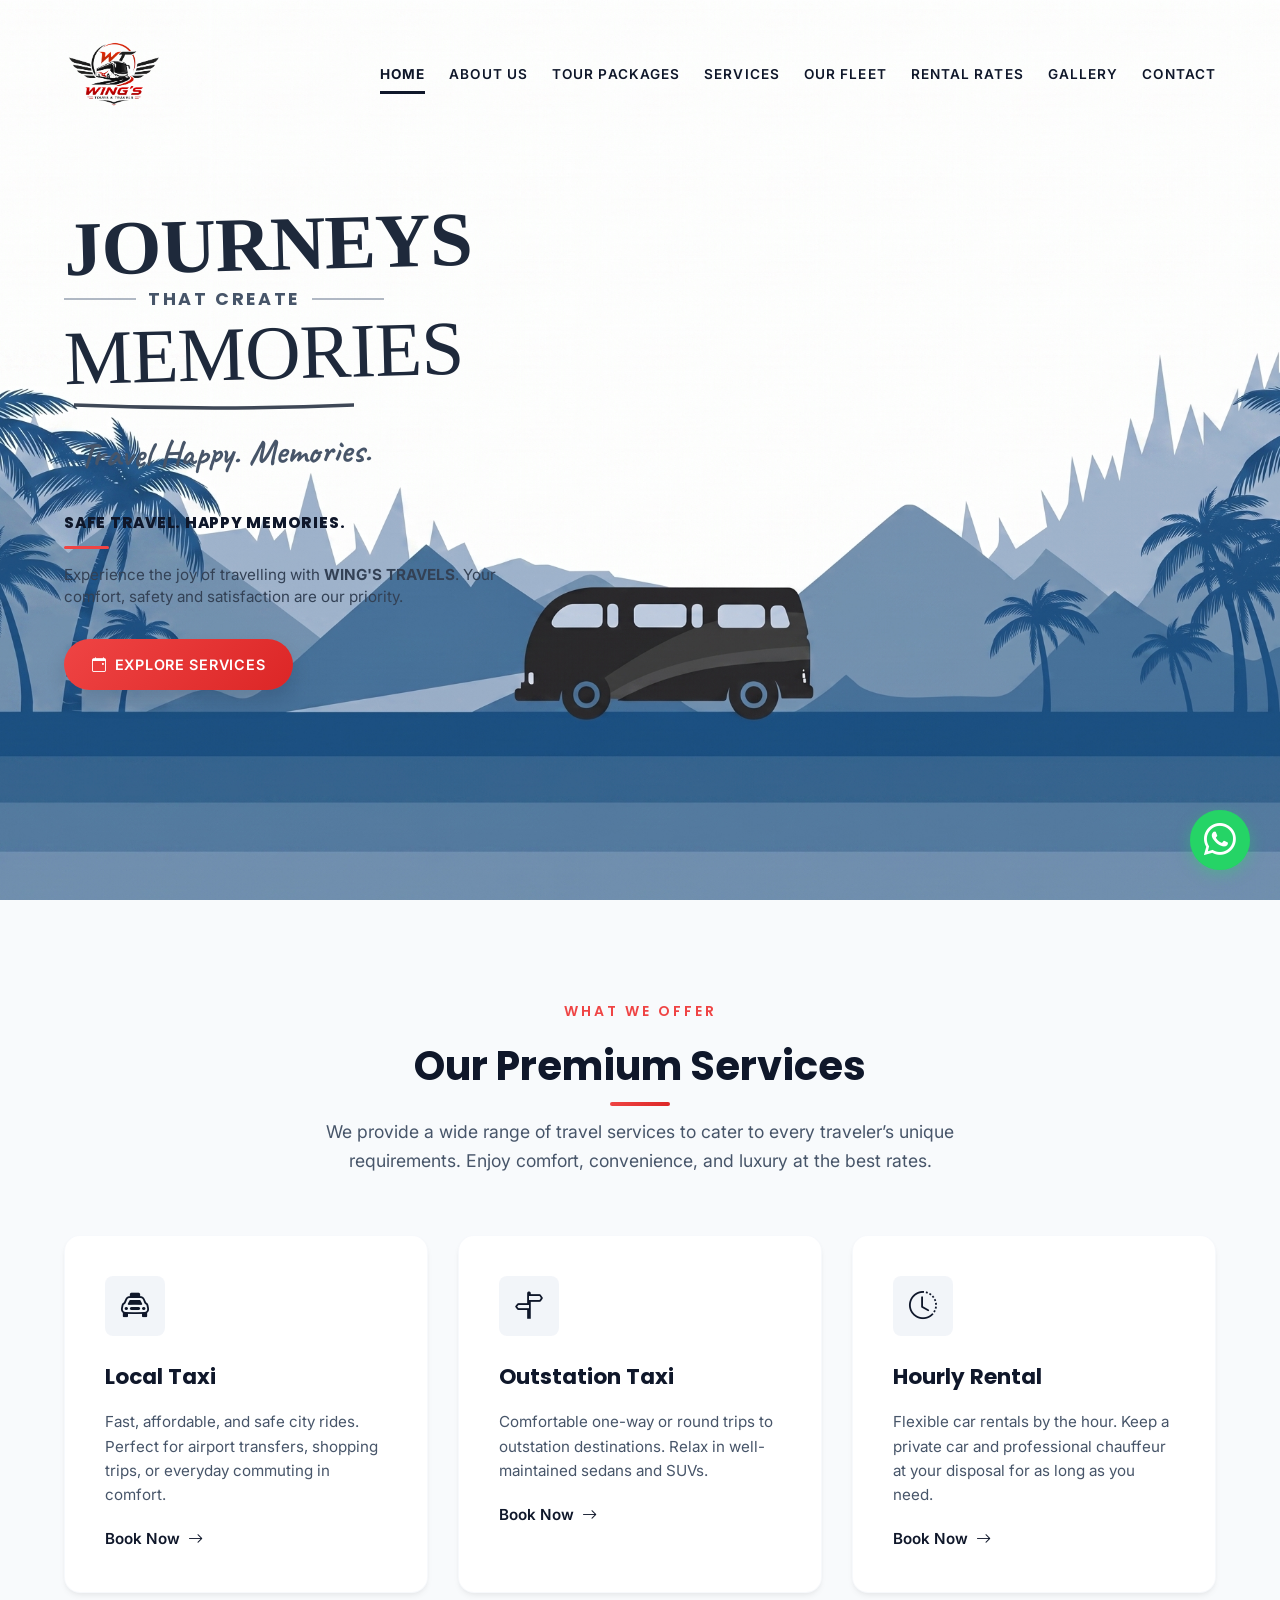
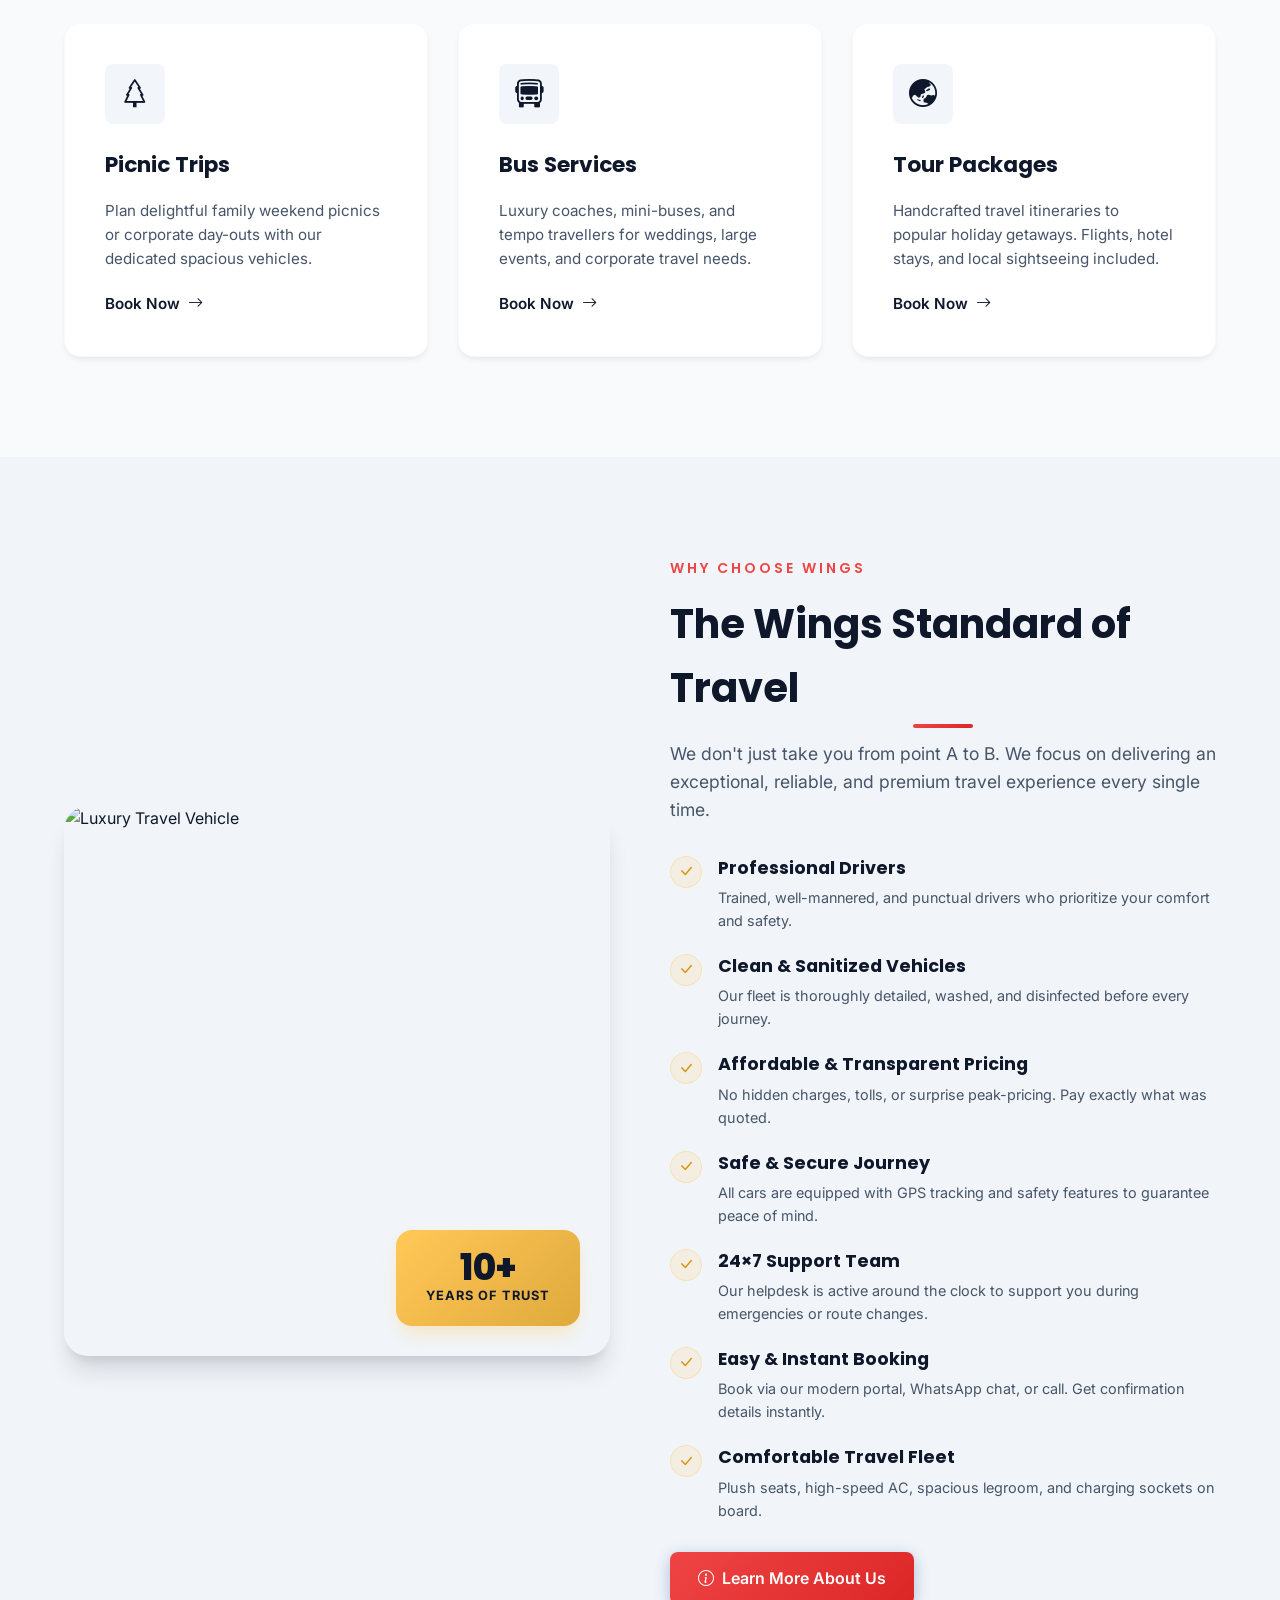
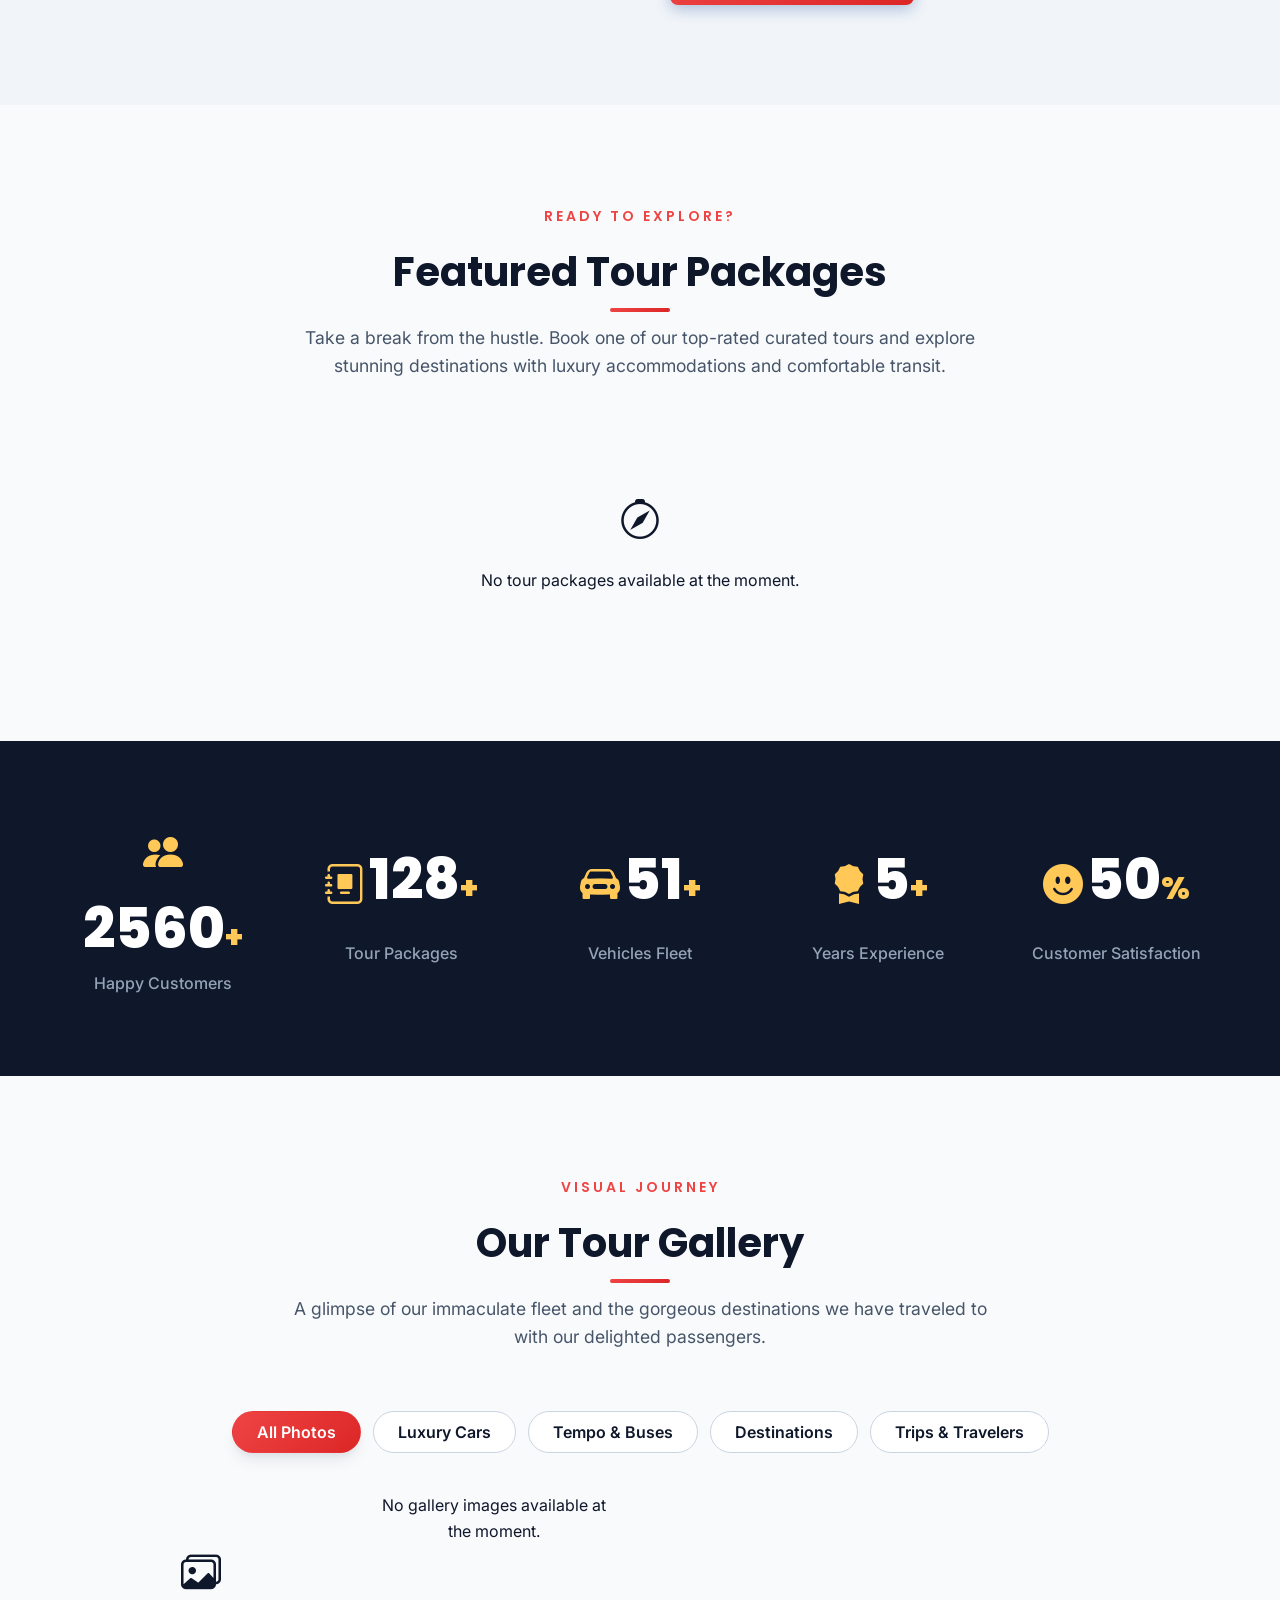
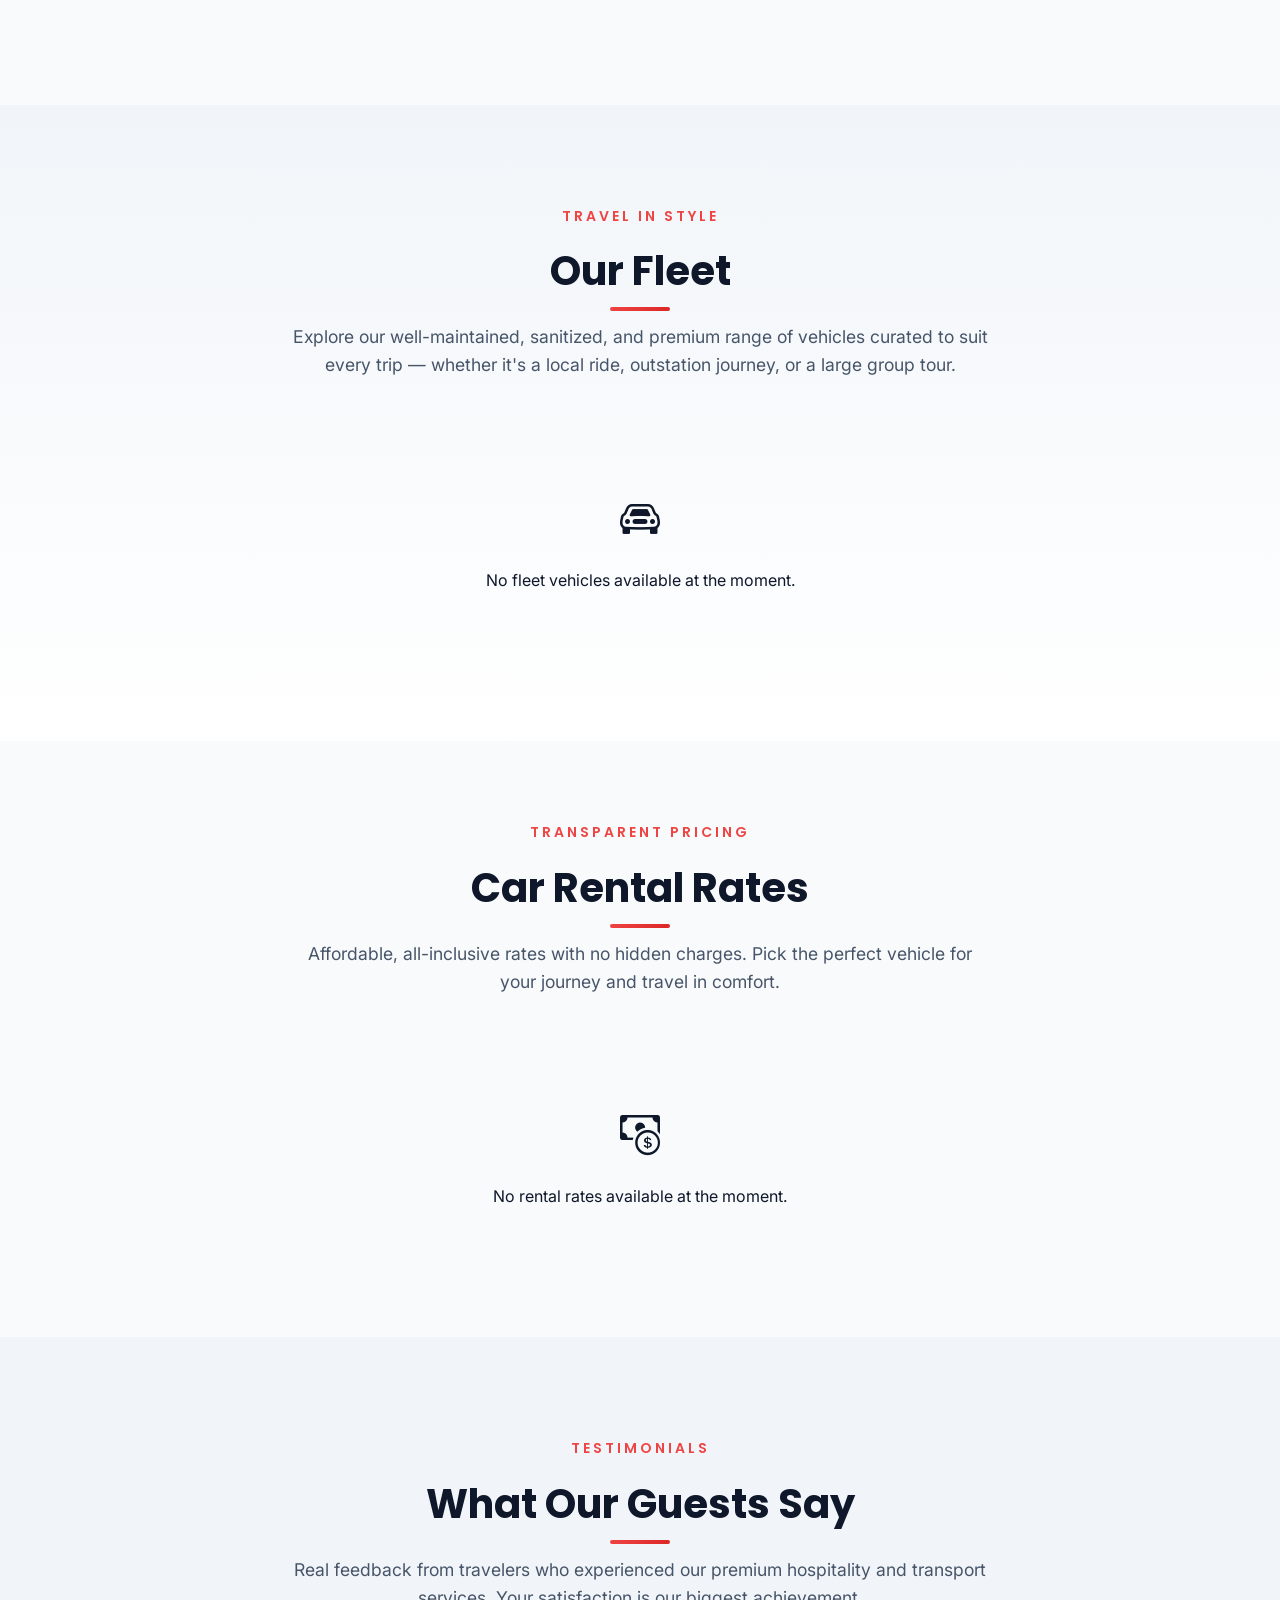
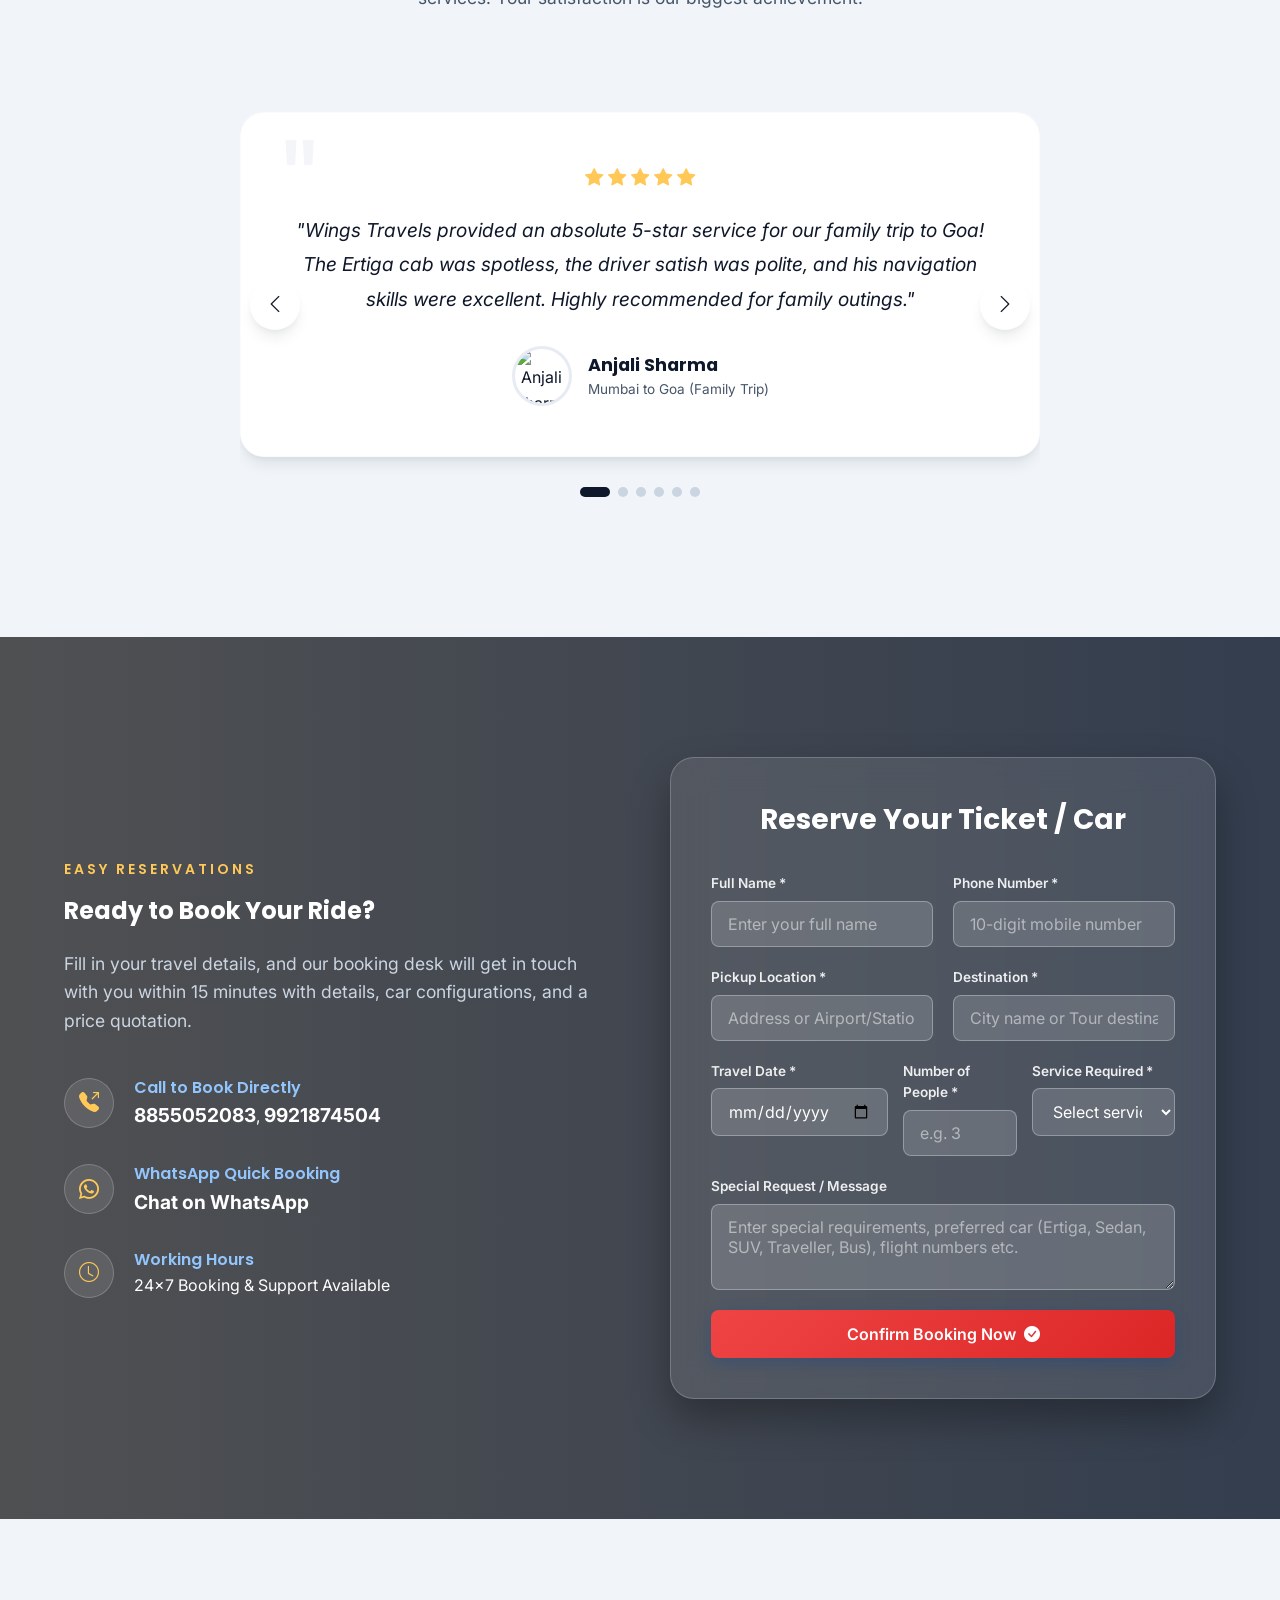
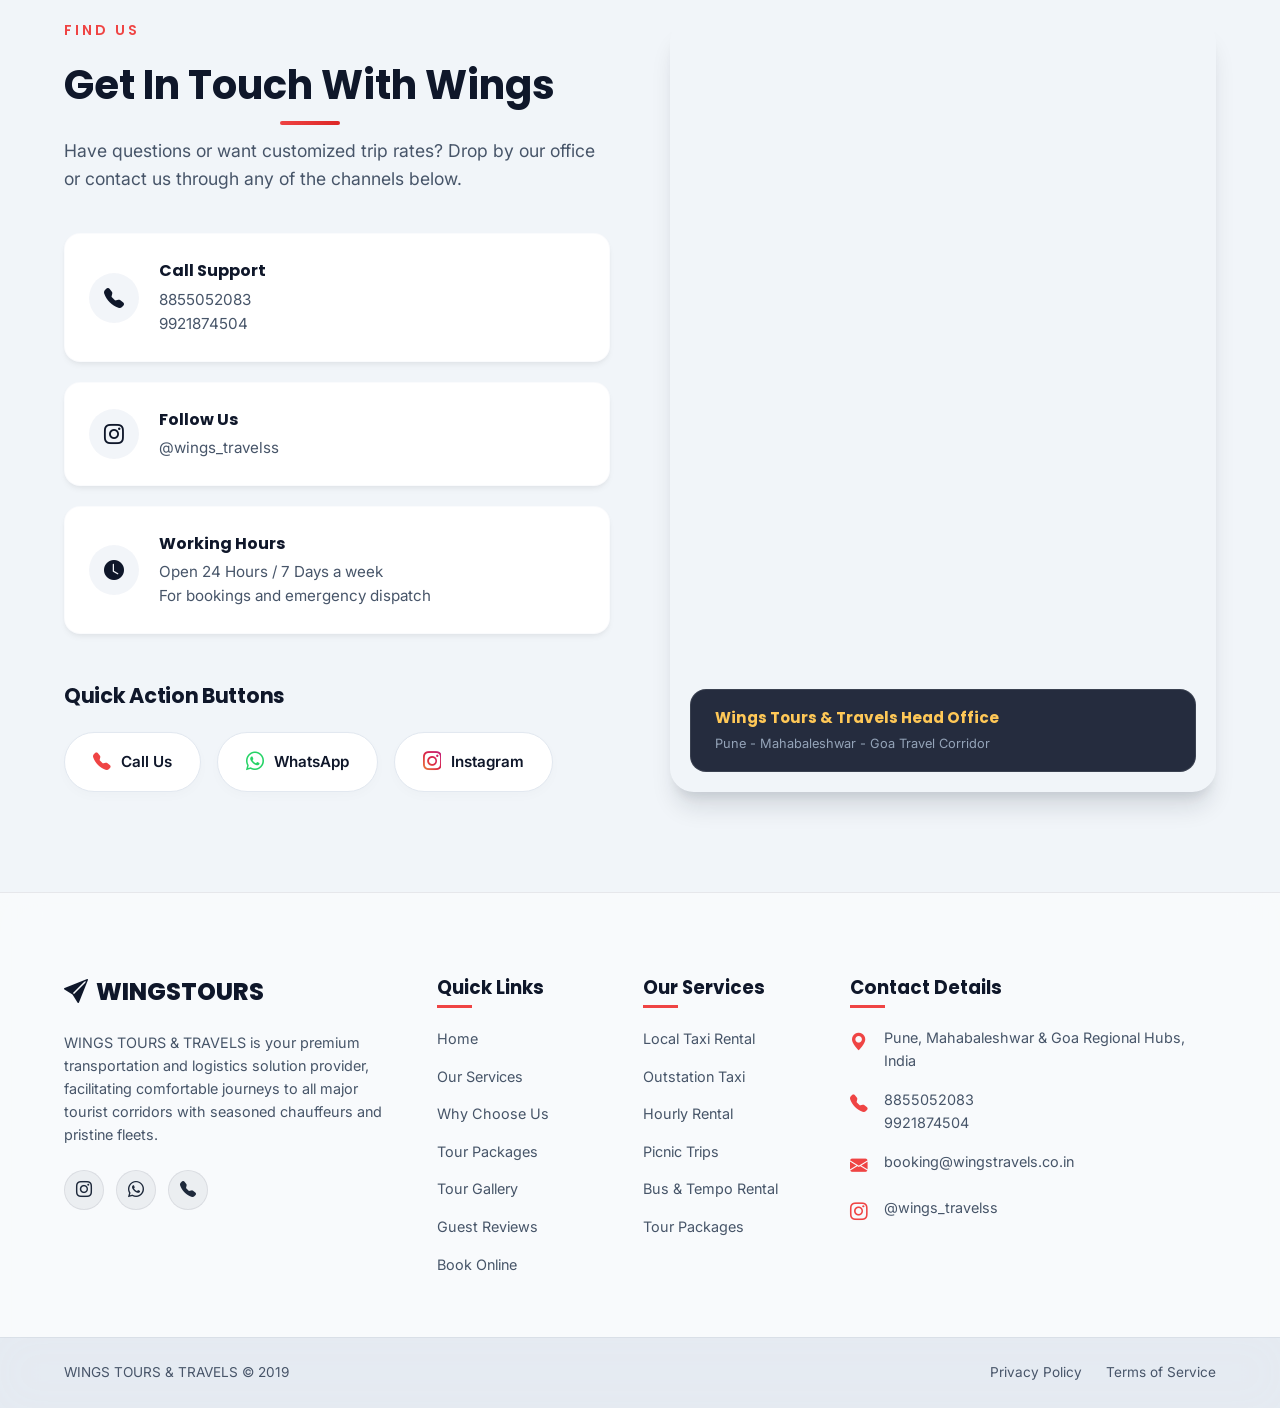
==== commit 38d53949: "remove all defalt templates" ====
--- a/index.html
+++ b/index.html
@@ -287,156 +287,7 @@
                 explore stunning destinations with luxury accommodations and comfortable transit.</p>
         </div>
         <div class="packages-grid container">
-            <!-- Package Card 1 -->
-            <div class="package-card reveal-slide-up">
-                <div class="package-image-container">
-                    <img src="https://images.unsplash.com/photo-1507525428034-b723cf961d3e?q=80&w=800" alt="Goa Beaches"
-                        class="package-img" loading="lazy">
-                    <span class="package-badge">Popular</span>
-                </div>
-                <div class="package-content">
-                    <div class="package-meta">
-                        <span class="package-duration"><i class="bi bi-clock"></i> 3 Nights / 4 Days</span>
-                        <span class="package-rating"><i class="bi bi-star-fill"></i> 4.9</span>
-                    </div>
-                    <h3>Sun-Kissed Goa Getaway</h3>
-                    <p>Unwind on gorgeous white-sand beaches, explore heritage Portuguese churches, and enjoy the lively
-                        Goan nightlife.</p>
-                    <div class="package-footer">
-                        <div class="package-price">
-                            <span class="price-lbl">Starting From</span>
-                            <span class="price-val">₹6,999</span>
-                        </div>
-                        <a href="#booking" class="btn btn-primary btn-sm package-book-btn"
-                            data-package="Goa Tour Package">Book Now</a>
-                    </div>
-                </div>
-            </div>
-            <!-- Package Card 2 -->
-            <div class="package-card reveal-slide-up">
-                <div class="package-image-container">
-                    <img src="https://images.unsplash.com/photo-1464822759023-fed622ff2c3b?q=80&w=800"
-                        alt="Mahabaleshwar Hills" class="package-img" loading="lazy">
-                    <span class="package-badge">Trending</span>
-                </div>
-                <div class="package-content">
-                    <div class="package-meta">
-                        <span class="package-duration"><i class="bi bi-clock"></i> 2 Nights / 3 Days</span>
-                        <span class="package-rating"><i class="bi bi-star-fill"></i> 4.8</span>
-                    </div>
-                    <h3>Mahabaleshwar Strawberry Valley</h3>
-                    <p>Sip fresh strawberry cream, view majestic mist-laden valleys, and boat across Venna Lake in a
-                        cool mountain climate.</p>
-                    <div class="package-footer">
-                        <div class="package-price">
-                            <span class="price-lbl">Starting From</span>
-                            <span class="price-val">₹4,499</span>
-                        </div>
-                        <a href="#booking" class="btn btn-primary btn-sm package-book-btn"
-                            data-package="Mahabaleshwar Tour Package">Book Now</a>
-                    </div>
-                </div>
-            </div>
-            <!-- Package Card 3 -->
-            <div class="package-card reveal-slide-up">
-                <div class="package-image-container">
-                    <img src="https://images.unsplash.com/photo-1542838132-92c53300491e?q=80&w=800" alt="Shirdi Temple"
-                        class="package-img" loading="lazy">
-                    <span class="package-badge">Devotional</span>
-                </div>
-                <div class="package-content">
-                    <div class="package-meta">
-                        <span class="package-duration"><i class="bi bi-clock"></i> 1 Night / 2 Days</span>
-                        <span class="package-rating"><i class="bi bi-star-fill"></i> 5.0</span>
-                    </div>
-                    <h3>Shirdi Sai Darshan Tour</h3>
-                    <p>Seek blessings at the divine Sai Baba Temple. A peaceful, comfortable spiritual journey with
-                        assured priority darshan tickets.</p>
-                    <div class="package-footer">
-                        <div class="package-price">
-                            <span class="price-lbl">Starting From</span>
-                            <span class="price-val">₹3,499</span>
-                        </div>
-                        <a href="#booking" class="btn btn-primary btn-sm package-book-btn"
-                            data-package="Shirdi Darshan Package">Book Now</a>
-                    </div>
-                </div>
-            </div>
-            <!-- Package Card 4 -->
-            <div class="package-card reveal-slide-up">
-                <div class="package-image-container">
-                    <img src="https://images.unsplash.com/photo-1501785888041-af3ef285b470?q=80&w=800"
-                        alt="Lonavala Waterfalls" class="package-img" loading="lazy">
-                    <span class="package-badge">Weekend</span>
-                </div>
-                <div class="package-content">
-                    <div class="package-meta">
-                        <span class="package-duration"><i class="bi bi-clock"></i> 1 Day Trip</span>
-                        <span class="package-rating"><i class="bi bi-star-fill"></i> 4.7</span>
-                    </div>
-                    <h3>Lonavala & Khandala Escapade</h3>
-                    <p>Marvel at lush green cliffs, ancient caves, and waterfalls. Ideal for a quick recharge weekend
-                        escape with family.</p>
-                    <div class="package-footer">
-                        <div class="package-price">
-                            <span class="price-lbl">Starting From</span>
-                            <span class="price-val">₹2,499</span>
-                        </div>
-                        <a href="#booking" class="btn btn-primary btn-sm package-book-btn"
-                            data-package="Lonavala Package">Book Now</a>
-                    </div>
-                </div>
-            </div>
-            <!-- Package Card 5 -->
-            <div class="package-card reveal-slide-up">
-                <div class="package-image-container">
-                    <img src="https://images.unsplash.com/photo-1544735716-392fe2489ffa?q=80&w=800" alt="Konkan Beaches"
-                        class="package-img" loading="lazy">
-                    <span class="package-badge">Coastal</span>
-                </div>
-                <div class="package-content">
-                    <div class="package-meta">
-                        <span class="package-duration"><i class="bi bi-clock"></i> 3 Nights / 4 Days</span>
-                        <span class="package-rating"><i class="bi bi-star-fill"></i> 4.8</span>
-                    </div>
-                    <h3>Scenic Konkan Coastal Trail</h3>
-                    <p>Savor delicious local coastal cuisine, ride boat cruises, visit historical water forts, and
-                        lounge in pristine beaches.</p>
-                    <div class="package-footer">
-                        <div class="package-price">
-                            <span class="price-lbl">Starting From</span>
-                            <span class="price-val">₹7,999</span>
-                        </div>
-                        <a href="#booking" class="btn btn-primary btn-sm package-book-btn"
-                            data-package="Konkan Tour Package">Book Now</a>
-                    </div>
-                </div>
-            </div>
-            <!-- Package Card 6 -->
-            <div class="package-card reveal-slide-up">
-                <div class="package-image-container">
-                    <img src="https://images.unsplash.com/photo-1539635278303-d4002c07eae3?q=80&w=800"
-                        alt="Custom Tours" class="package-img" loading="lazy">
-                    <span class="package-badge">Bespoke</span>
-                </div>
-                <div class="package-content">
-                    <div class="package-meta">
-                        <span class="package-duration"><i class="bi bi-clock"></i> Custom Duration</span>
-                        <span class="package-rating"><i class="bi bi-star-fill"></i> 4.9</span>
-                    </div>
-                    <h3>Customized Dream Tour</h3>
-                    <p>Tell us your dream destinations, travel style, and budget. Our experts will craft a completely
-                        personalized itinerary just for you.</p>
-                    <div class="package-footer">
-                        <div class="package-price">
-                            <span class="price-lbl">Starting From</span>
-                            <span class="price-val">Flexible</span>
-                        </div>
-                        <a href="#booking" class="btn btn-primary btn-sm package-book-btn"
-                            data-package="Custom Tour Package">Enquire Now</a>
-                    </div>
-                </div>
-            </div>
+            <!-- Dynamic packages loaded from backend -->
         </div>
     </section>
 
@@ -494,86 +345,7 @@
         </div>
 
         <div class="gallery-grid container" id="galleryGrid">
-            <!-- Gallery Item 1 -->
-            <div class="gallery-item" data-category="cars">
-                <img src="https://images.unsplash.com/photo-1619767886558-efdc259cde1a?q=80&w=800"
-                    alt="Premium luxury cab at airport" class="gallery-img" loading="lazy">
-                <div class="gallery-overlay">
-                    <span class="gallery-title">Luxury Sedan Pickups</span>
-                    <span class="gallery-cat">Luxury Cars</span>
-                    <i class="bi bi-plus-circle gallery-icon"></i>
-                </div>
-            </div>
-            <!-- Gallery Item 2 -->
-            <div class="gallery-item" data-category="destinations">
-                <img src="https://images.unsplash.com/photo-1469854523086-cc02fe5d8800?q=80&w=800"
-                    alt="Road trip scenic highway views" class="gallery-img" loading="lazy">
-                <div class="gallery-overlay">
-                    <span class="gallery-title">Majestic Road Trips</span>
-                    <span class="gallery-cat">Destinations</span>
-                    <i class="bi bi-plus-circle gallery-icon"></i>
-                </div>
-            </div>
-            <!-- Gallery Item 3 -->
-            <div class="gallery-item" data-category="buses">
-                <img src="https://images.unsplash.com/photo-1544620347-c4fd4a3d5957?q=80&w=800"
-                    alt="Luxury tour bus coach" class="gallery-img" loading="lazy">
-                <div class="gallery-overlay">
-                    <span class="gallery-title">Premium Bus Services</span>
-                    <span class="gallery-cat">Tempo & Buses</span>
-                    <i class="bi bi-plus-circle gallery-icon"></i>
-                </div>
-            </div>
-            <!-- Gallery Item 4 -->
-            <div class="gallery-item" data-category="trips">
-                <img src="https://images.unsplash.com/photo-1539635278303-d4002c07eae3?q=80&w=800"
-                    alt="Happy group travelers cheering" class="gallery-img" loading="lazy">
-                <div class="gallery-overlay">
-                    <span class="gallery-title">Delighted Group Trips</span>
-                    <span class="gallery-cat">Trips & Travelers</span>
-                    <i class="bi bi-plus-circle gallery-icon"></i>
-                </div>
-            </div>
-            <!-- Gallery Item 5 -->
-            <div class="gallery-item" data-category="destinations">
-                <img src="https://images.unsplash.com/photo-1506744038136-46273834b3fb?q=80&w=800"
-                    alt="Misty mountains scenic destination" class="gallery-img" loading="lazy">
-                <div class="gallery-overlay">
-                    <span class="gallery-title">Scenic Mountain Trails</span>
-                    <span class="gallery-cat">Destinations</span>
-                    <i class="bi bi-plus-circle gallery-icon"></i>
-                </div>
-            </div>
-            <!-- Gallery Item 6 -->
-            <div class="gallery-item" data-category="cars">
-                <img src="https://images.unsplash.com/photo-1503376780353-7e6692767b70?q=80&w=800"
-                    alt="Premium luxury car side profile" class="gallery-img" loading="lazy">
-                <div class="gallery-overlay">
-                    <span class="gallery-title">VIP Business Chauffeurs</span>
-                    <span class="gallery-cat">Luxury Cars</span>
-                    <i class="bi bi-plus-circle gallery-icon"></i>
-                </div>
-            </div>
-            <!-- Gallery Item 7 -->
-            <div class="gallery-item" data-category="trips">
-                <img src="https://images.unsplash.com/photo-1501785888041-af3ef285b470?q=80&w=800"
-                    alt="Family vacation with mountains" class="gallery-img" loading="lazy">
-                <div class="gallery-overlay">
-                    <span class="gallery-title">Memorable Family Vacation</span>
-                    <span class="gallery-cat">Trips & Travelers</span>
-                    <i class="bi bi-plus-circle gallery-icon"></i>
-                </div>
-            </div>
-            <!-- Gallery Item 8 -->
-            <div class="gallery-item" data-category="buses">
-                <img src="https://images.unsplash.com/photo-1494515013825-99d6d4fe3db4?q=80&w=800"
-                    alt="Modern traveler van interior" class="gallery-img" loading="lazy">
-                <div class="gallery-overlay">
-                    <span class="gallery-title">Plush Tempo Interiors</span>
-                    <span class="gallery-cat">Tempo & Buses</span>
-                    <i class="bi bi-plus-circle gallery-icon"></i>
-                </div>
-            </div>
+            <!-- Loaded dynamically from database -->
         </div>
     </section>
 
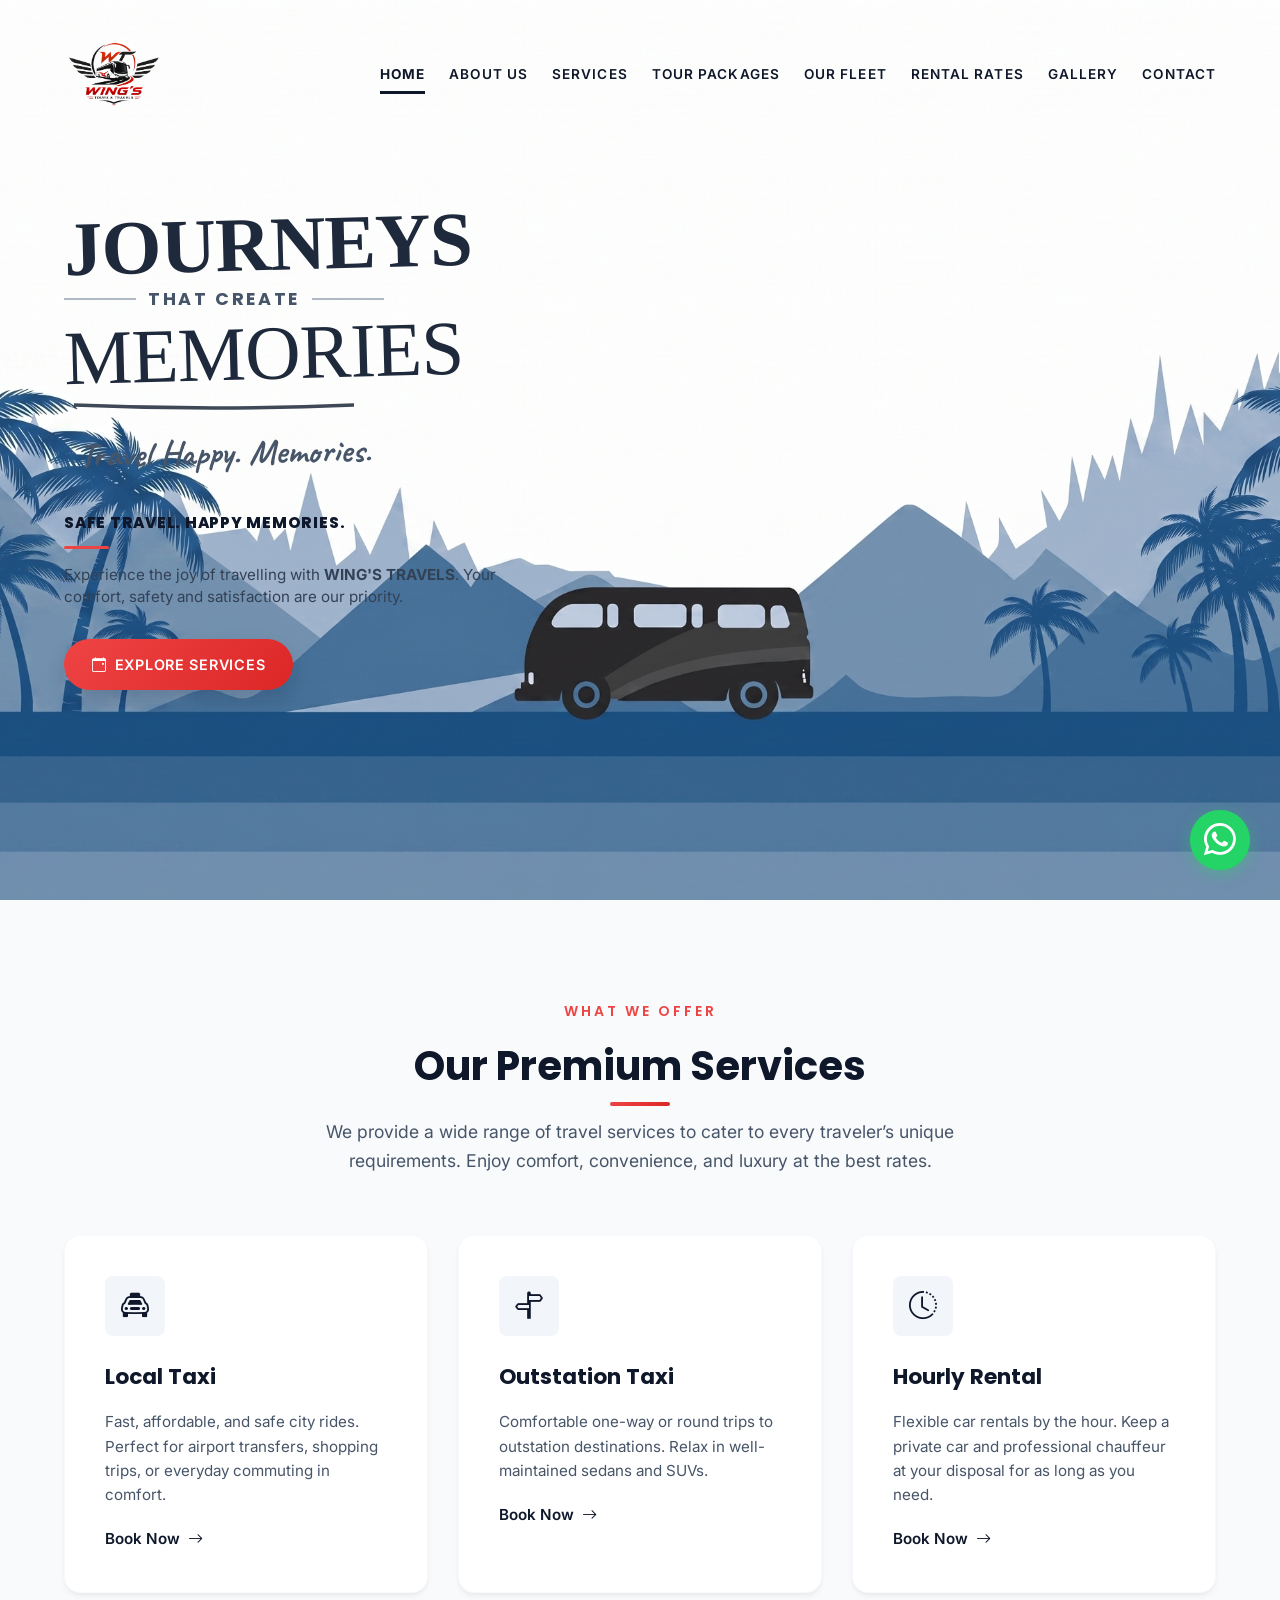
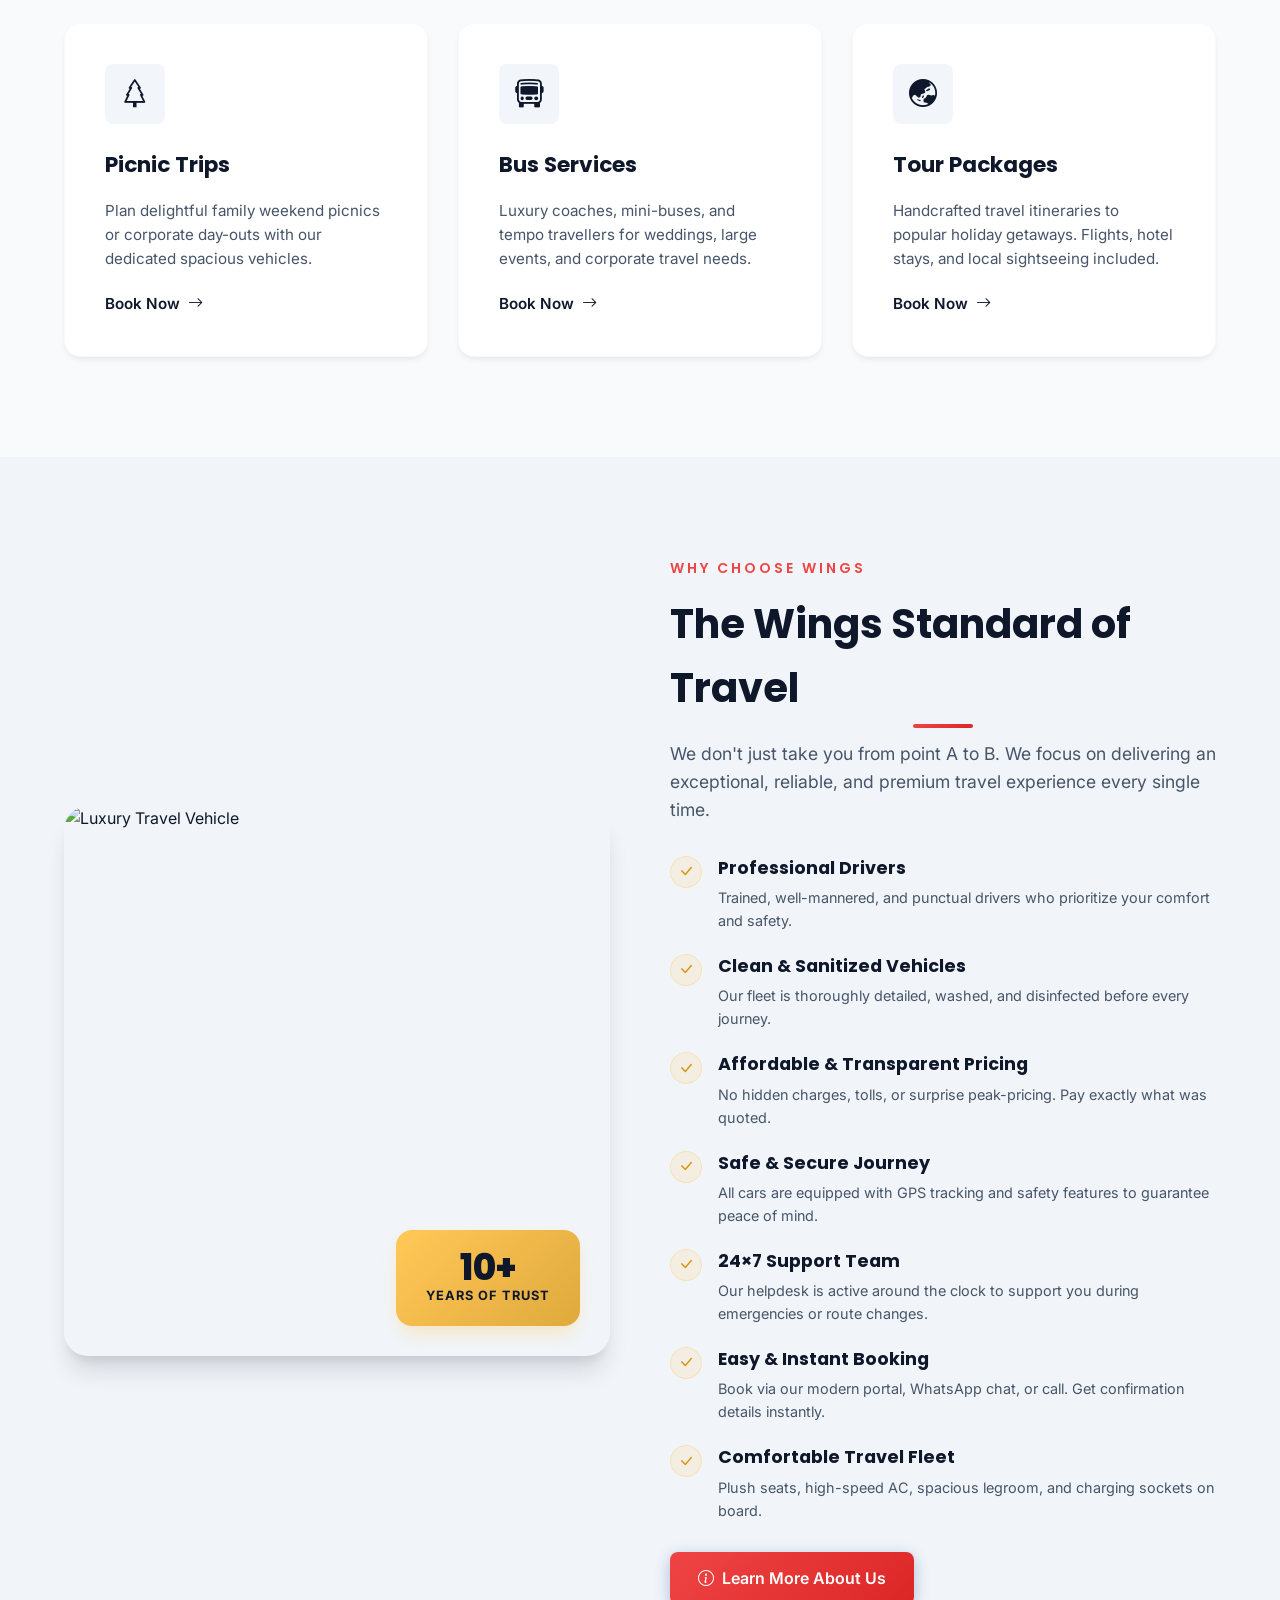
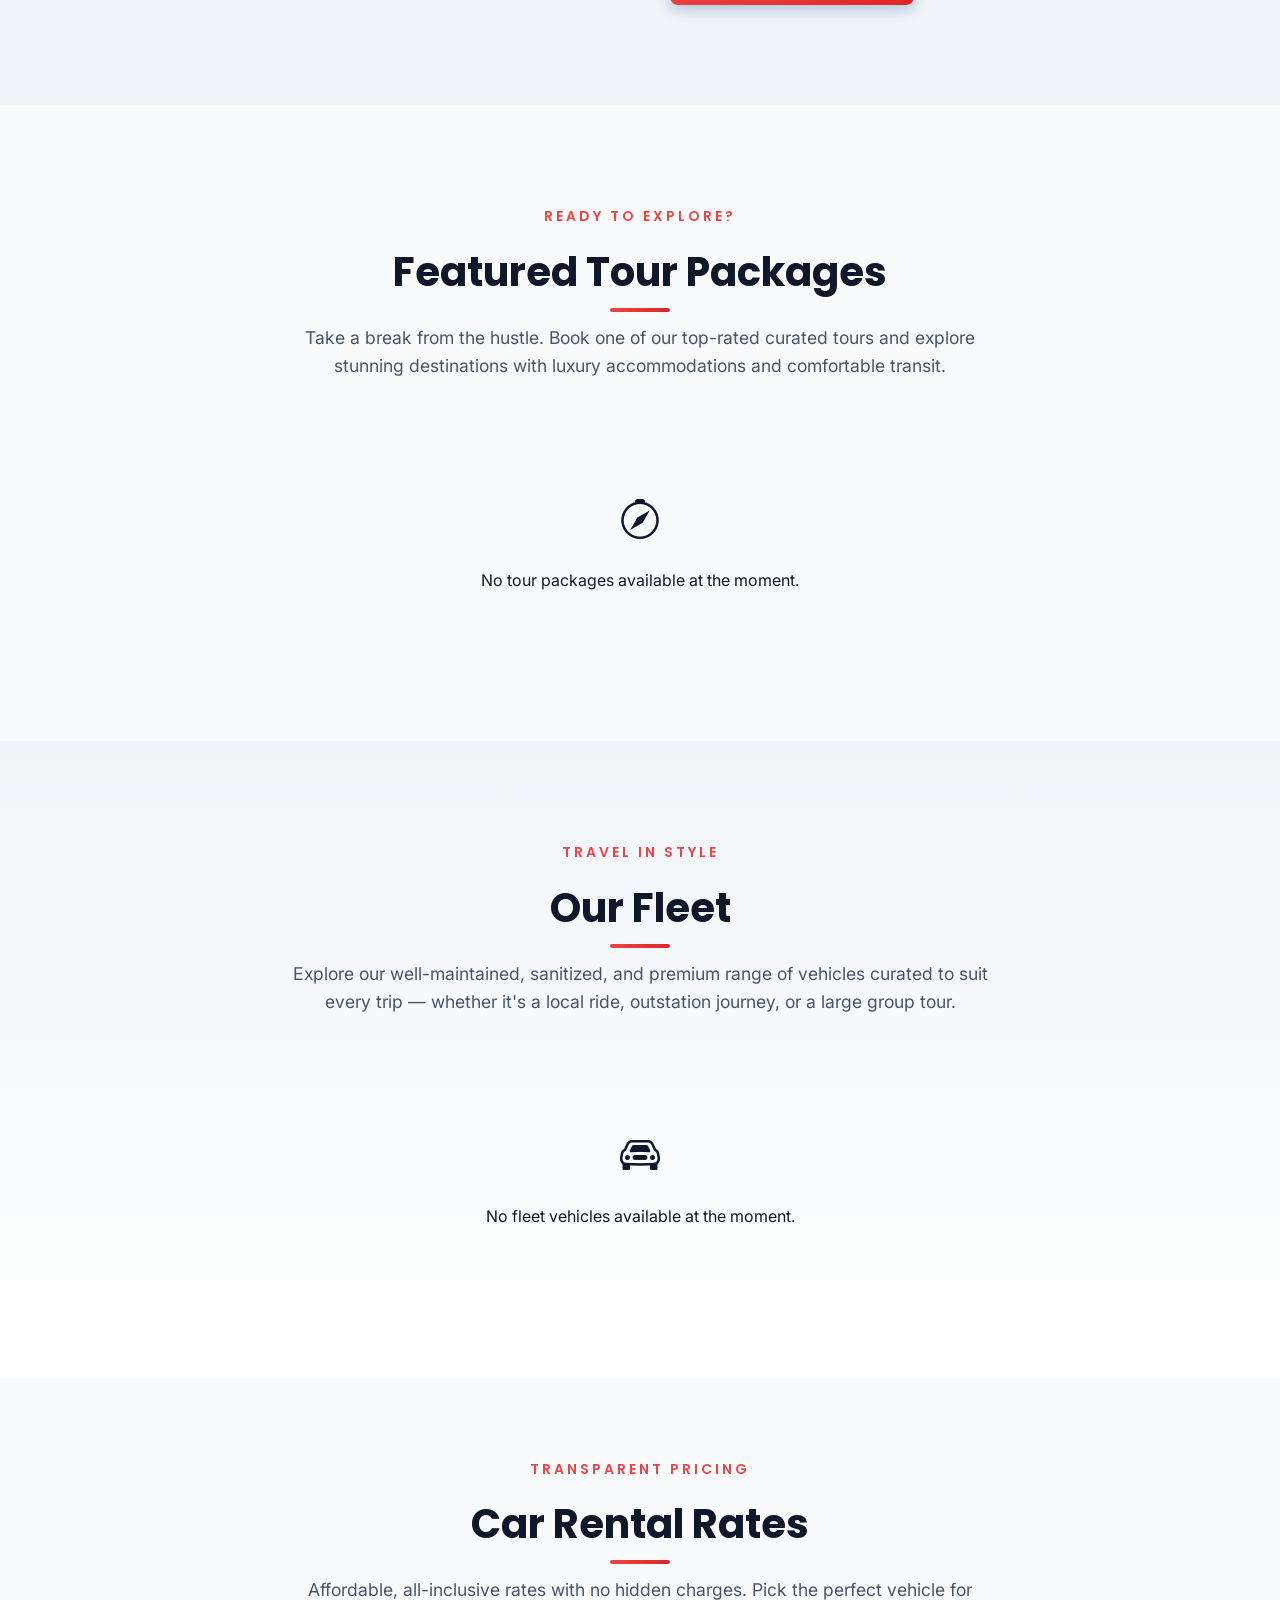
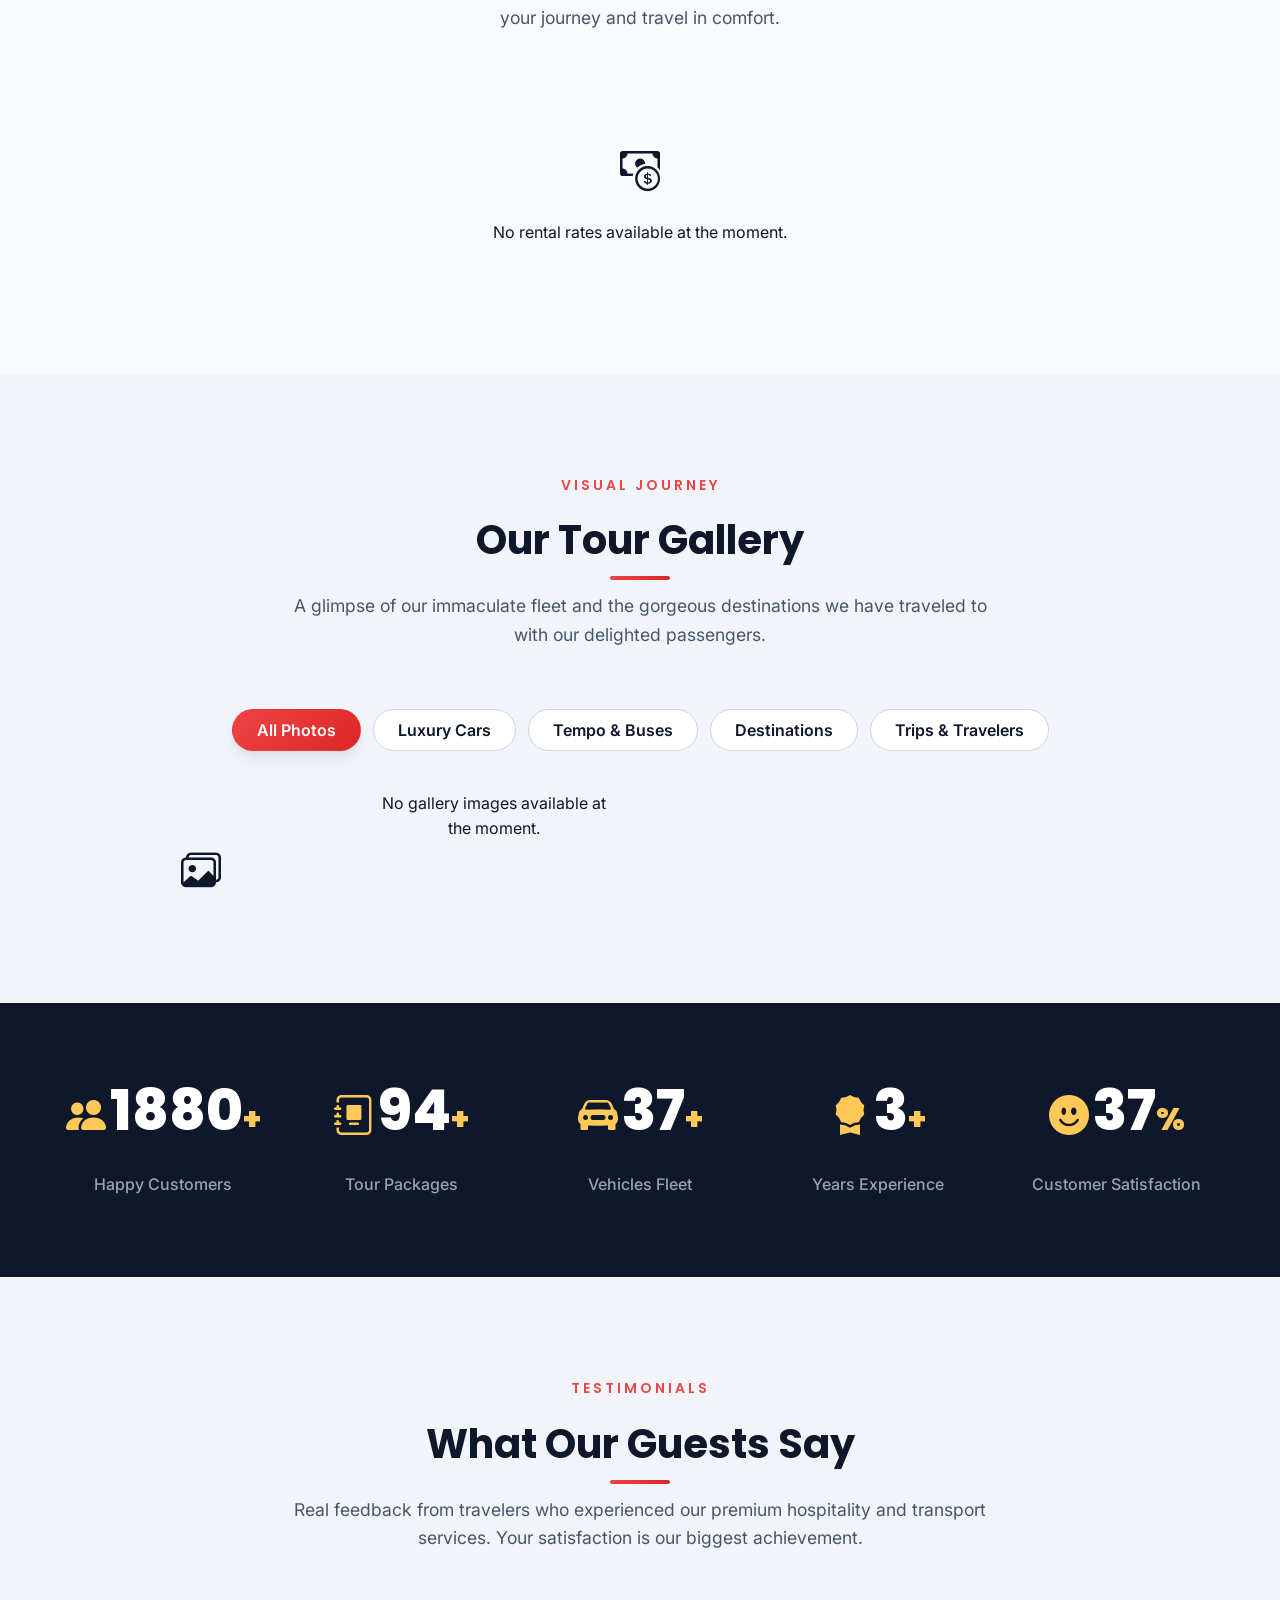
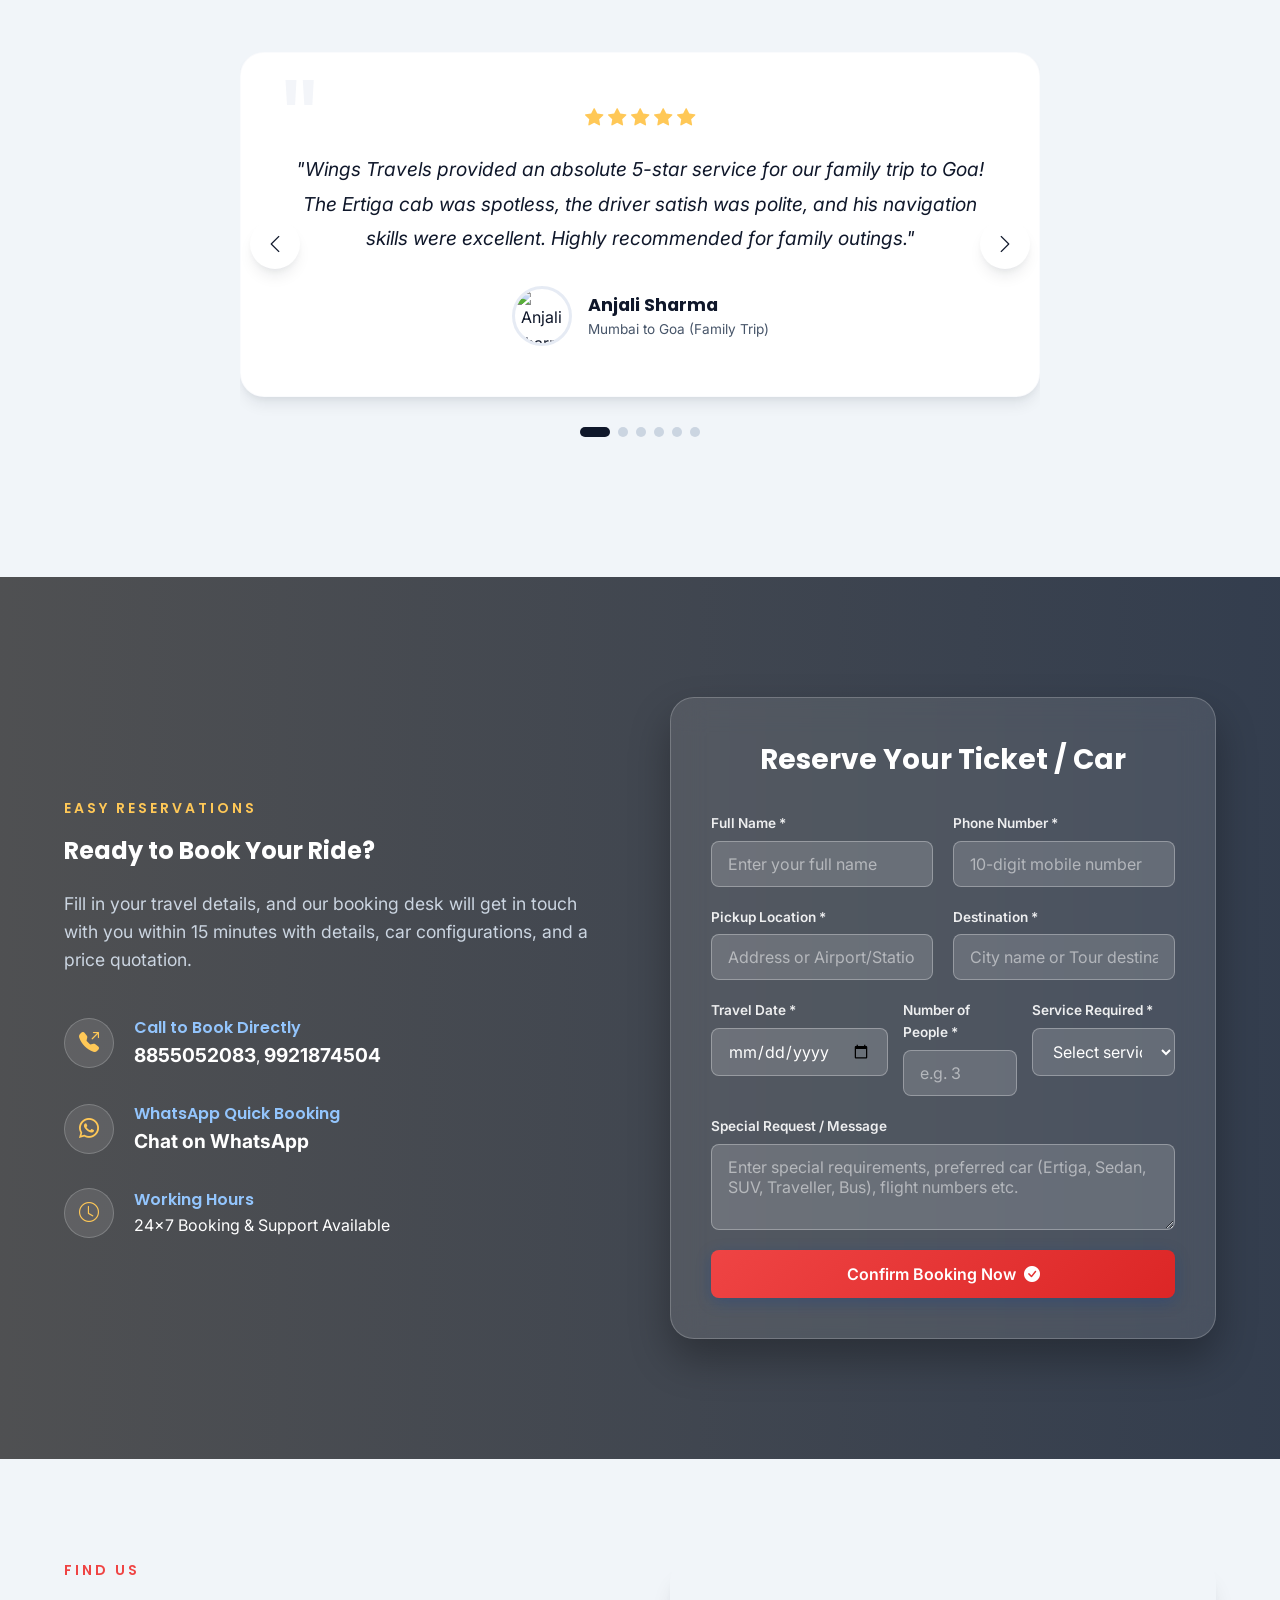
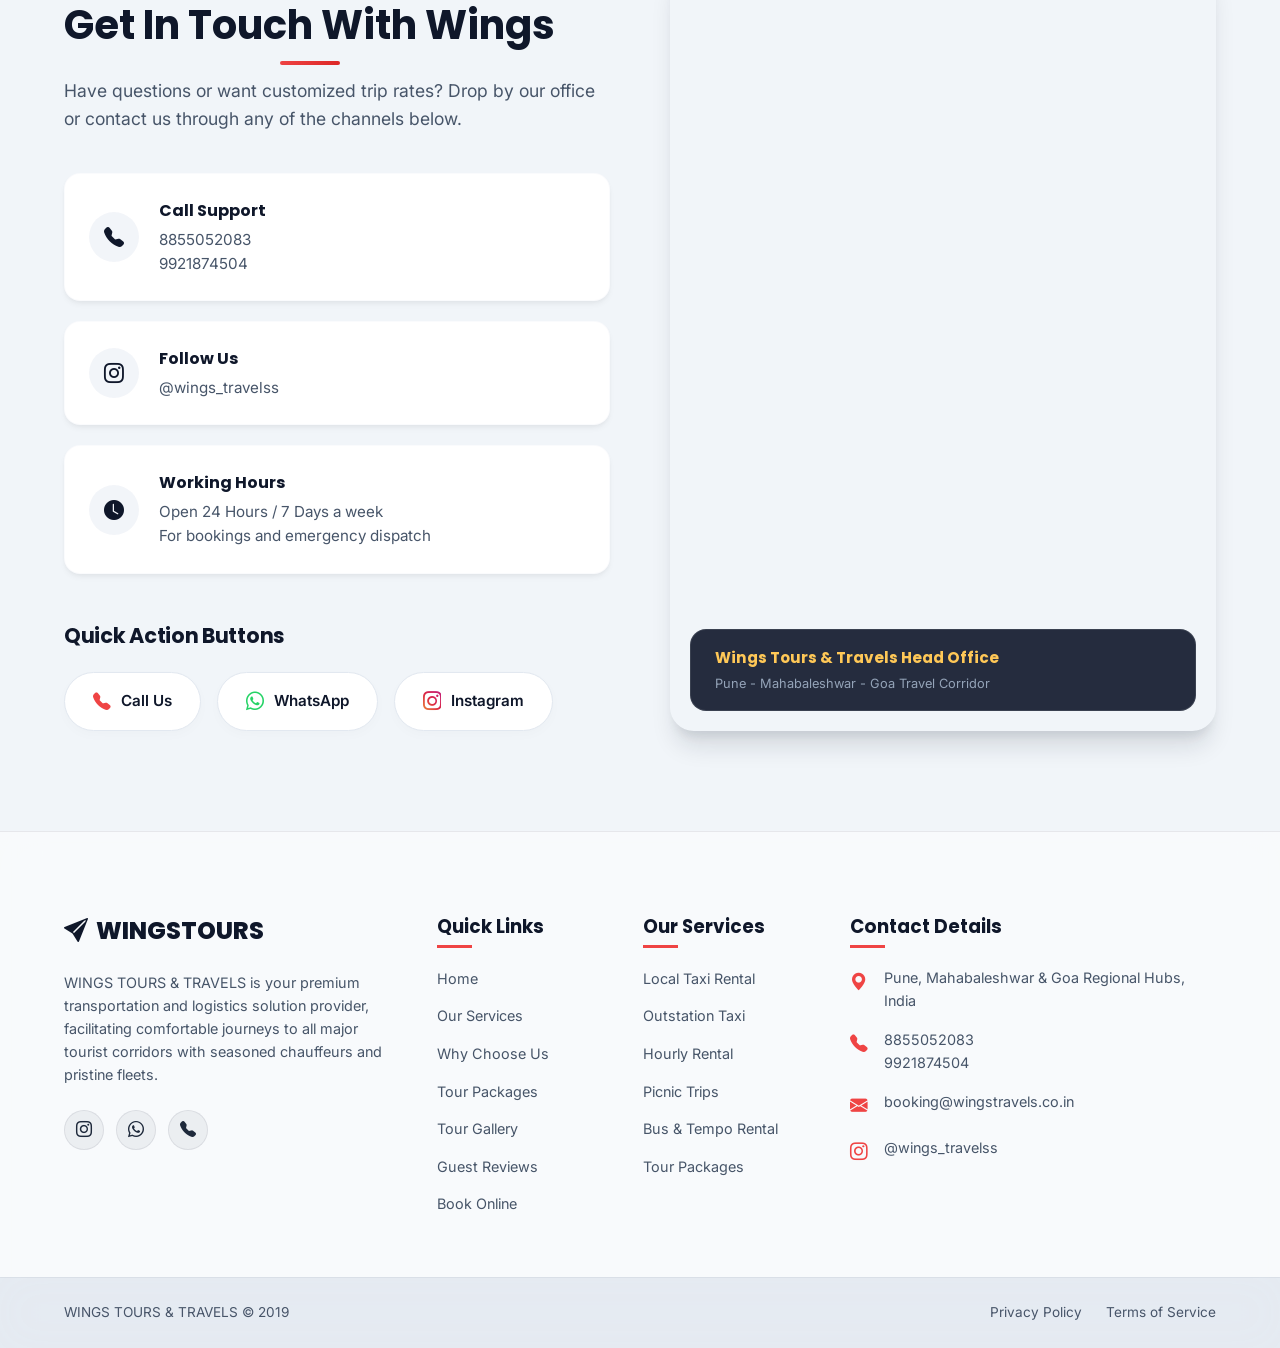
==== commit 1c42134a: "fixed sequence of sections" ====
--- a/index.html
+++ b/index.html
@@ -68,13 +68,13 @@
             </button>
             <ul class="nav-menu" id="navMenu">
                 <li><a href="#home" class="nav-link active">Home</a></li>
-                <li><a href="#why-choose-us" class="nav-link">About Us</a></li>
+                <li><a href="about.html" class="nav-link">About Us</a></li>
+                <li><a href="#services" class="nav-link">Services</a></li>
                 <li><a href="#packages" class="nav-link">Tour Packages</a></li>
-                <li><a href="#services" class="nav-link">Services</a></li>
                 <li><a href="#fleet" class="nav-link">Our Fleet</a></li>
                 <li><a href="#rental-rates" class="nav-link">Rental Rates</a></li>
                 <li><a href="#gallery" class="nav-link">Gallery</a></li>
-                <li><a href="#booking" class="nav-link">Contact</a></li>
+                <li><a href="#contact" class="nav-link">Contact</a></li>
             </ul>
         </div>
     </nav>
@@ -291,7 +291,76 @@
         </div>
     </section>
 
-    <!-- 6. Live Statistics Section -->
+
+
+    <!-- ==================== OUR FLEET SECTION ==================== -->
+    <section id="fleet" class="section fleet-section bg-light">
+        <div class="section-header container">
+            <span class="section-tagline">Travel In Style</span>
+            <h2 class="section-title">Our Fleet</h2>
+            <p class="section-subtitle">Explore our well-maintained, sanitized, and premium range of vehicles curated
+                to suit every trip — whether it's a local ride, outstation journey, or a large group tour.</p>
+        </div>
+
+        <div class="fleet-grid container" id="fleetGrid">
+            <!-- Vehicle cards loaded dynamically -->
+            <div class="fleet-skeleton">
+                <div class="skeleton-card"></div>
+                <div class="skeleton-card"></div>
+                <div class="skeleton-card"></div>
+            </div>
+        </div>
+    </section>
+
+    <!-- ==================== CAR RENTAL RATES SECTION ==================== -->
+    <section id="rental-rates" class="section rental-rates-section">
+        <div class="section-header container">
+            <span class="section-tagline">Transparent Pricing</span>
+            <h2 class="section-title">Car Rental Rates</h2>
+            <p class="section-subtitle">Affordable, all-inclusive rates with no hidden charges. Pick the perfect vehicle for your journey and travel in comfort.</p>
+        </div>
+
+        <div class="rental-grid container" id="rentalRatesGrid">
+            <!-- Up to 4 rental cards loaded dynamically -->
+            <div class="fleet-skeleton">
+                <div class="skeleton-card"></div>
+                <div class="skeleton-card"></div>
+                <div class="skeleton-card"></div>
+                <div class="skeleton-card"></div>
+            </div>
+        </div>
+
+        <!-- View All Button (shown when > 4 vehicles exist) -->
+        <div class="rental-view-all container" id="rentalViewAllWrap" style="display:none;">
+            <a href="tariffs.html" class="btn btn-primary rental-view-all-btn">
+                View All Tariffs &amp; Rates <i class="bi bi-arrow-right-circle-fill"></i>
+            </a>
+        </div>
+    </section>
+
+    <!-- ==================== TOUR GALLERY SECTION (Relocated below Rental Rates) ==================== -->
+    <section id="gallery" class="section gallery-section bg-light">
+        <div class="section-header container">
+            <span class="section-tagline">Visual Journey</span>
+            <h2 class="section-title">Our Tour Gallery</h2>
+            <p class="section-subtitle">A glimpse of our immaculate fleet and the gorgeous destinations we have traveled
+                to with our delighted passengers.</p>
+        </div>
+
+        <div class="gallery-filters container">
+            <button class="filter-btn active" data-filter="all">All Photos</button>
+            <button class="filter-btn" data-filter="cars">Luxury Cars</button>
+            <button class="filter-btn" data-filter="buses">Tempo & Buses</button>
+            <button class="filter-btn" data-filter="destinations">Destinations</button>
+            <button class="filter-btn" data-filter="trips">Trips & Travelers</button>
+        </div>
+
+        <div class="gallery-grid container" id="galleryGrid">
+            <!-- Loaded dynamically from database -->
+        </div>
+    </section>
+
+    <!-- 6. Live Statistics Section (Relocated below Our Tour Gallery) -->
     <section class="section stats-section bg-dark text-white">
         <div class="stats-grid container" id="statsGrid">
             <!-- Stat Item 1 -->
@@ -327,72 +396,7 @@
         </div>
     </section>
 
-    <!-- 7. Responsive Masonry Gallery Section -->
-    <section id="gallery" class="section gallery-section">
-        <div class="section-header container">
-            <span class="section-tagline">Visual Journey</span>
-            <h2 class="section-title">Our Tour Gallery</h2>
-            <p class="section-subtitle">A glimpse of our immaculate fleet and the gorgeous destinations we have traveled
-                to with our delighted passengers.</p>
-        </div>
-
-        <div class="gallery-filters container">
-            <button class="filter-btn active" data-filter="all">All Photos</button>
-            <button class="filter-btn" data-filter="cars">Luxury Cars</button>
-            <button class="filter-btn" data-filter="buses">Tempo & Buses</button>
-            <button class="filter-btn" data-filter="destinations">Destinations</button>
-            <button class="filter-btn" data-filter="trips">Trips & Travelers</button>
-        </div>
-
-        <div class="gallery-grid container" id="galleryGrid">
-            <!-- Loaded dynamically from database -->
-        </div>
-    </section>
-
-    <!-- ==================== OUR FLEET SECTION ==================== -->
-    <section id="fleet" class="section fleet-section bg-light">
-        <div class="section-header container">
-            <span class="section-tagline">Travel In Style</span>
-            <h2 class="section-title">Our Fleet</h2>
-            <p class="section-subtitle">Explore our well-maintained, sanitized, and premium range of vehicles curated
-                to suit every trip — whether it's a local ride, outstation journey, or a large group tour.</p>
-        </div>
-
-        <div class="fleet-grid container" id="fleetGrid">
-            <!-- Vehicle cards loaded dynamically -->
-            <div class="fleet-skeleton">
-                <div class="skeleton-card"></div>
-                <div class="skeleton-card"></div>
-                <div class="skeleton-card"></div>
-            </div>
-        </div>
-    </section>
-
-    <!-- ==================== CAR RENTAL RATES SECTION ==================== -->
-    <section id="rental-rates" class="section rental-rates-section">
-        <div class="section-header container">
-            <span class="section-tagline">Transparent Pricing</span>
-            <h2 class="section-title">Car Rental Rates</h2>
-            <p class="section-subtitle">Affordable, all-inclusive rates with no hidden charges. Pick the perfect vehicle for your journey and travel in comfort.</p>
-        </div>
-
-        <div class="rental-grid container" id="rentalRatesGrid">
-            <!-- Up to 4 rental cards loaded dynamically -->
-            <div class="fleet-skeleton">
-                <div class="skeleton-card"></div>
-                <div class="skeleton-card"></div>
-                <div class="skeleton-card"></div>
-                <div class="skeleton-card"></div>
-            </div>
-        </div>
-
-        <!-- View All Button (shown when > 4 vehicles exist) -->
-        <div class="rental-view-all container" id="rentalViewAllWrap" style="display:none;">
-            <a href="tariffs.html" class="btn btn-primary rental-view-all-btn">
-                View All Tariffs &amp; Rates <i class="bi bi-arrow-right-circle-fill"></i>
-            </a>
-        </div>
-    </section>
+
 
     <!-- Custom Lightbox Modal -->
     <div id="lightbox" class="lightbox">
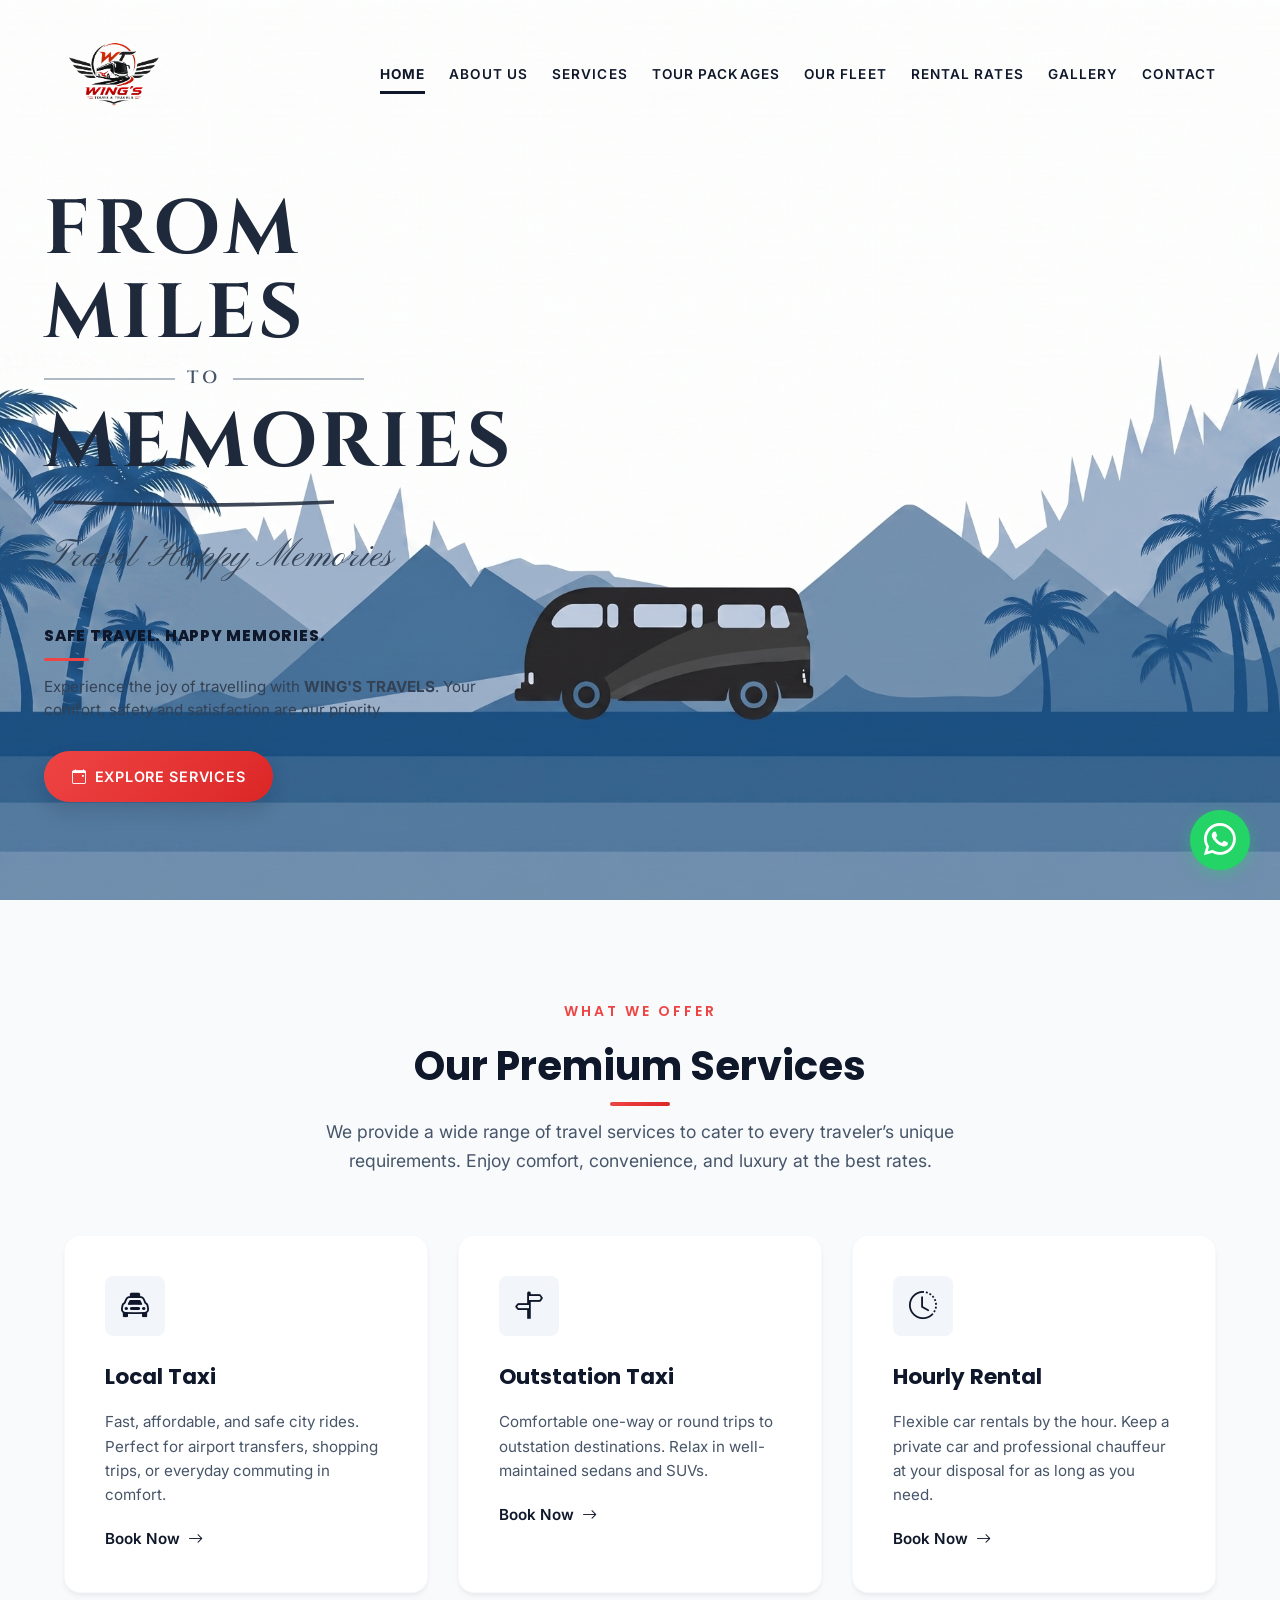
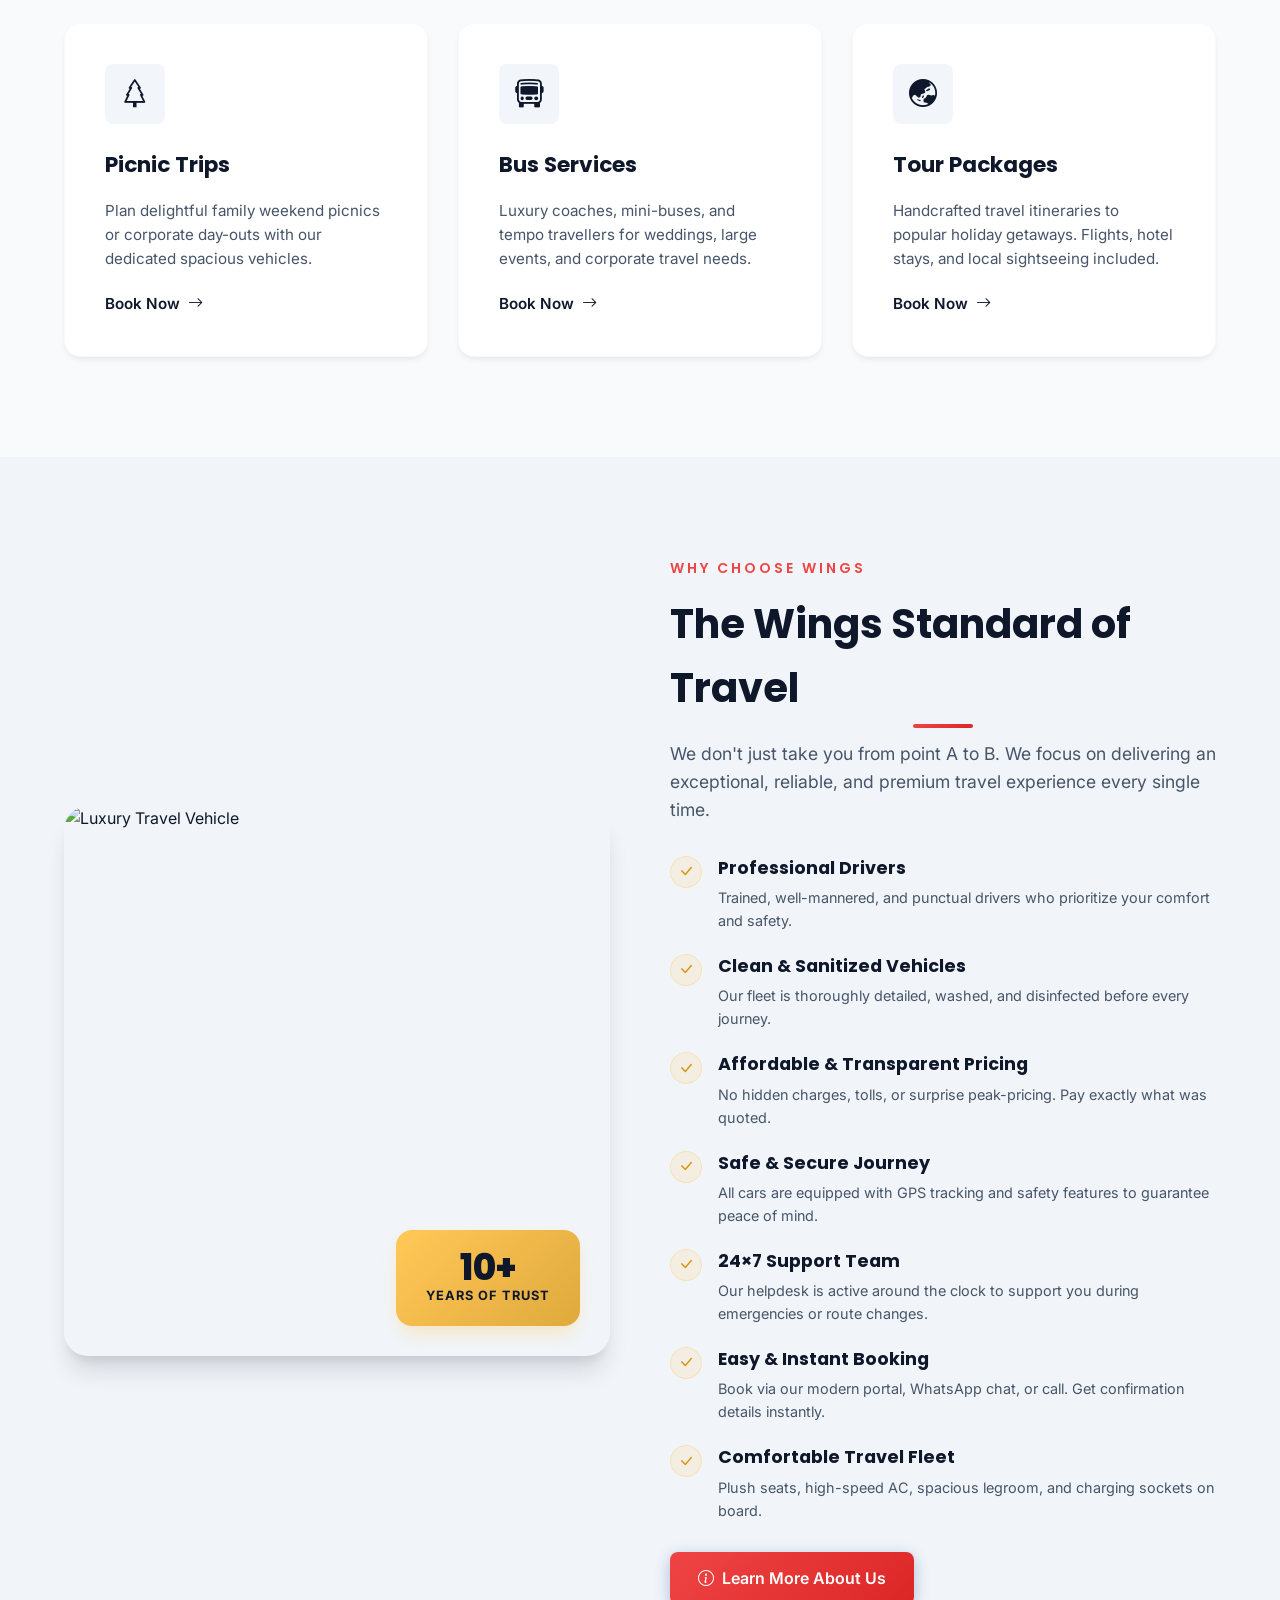
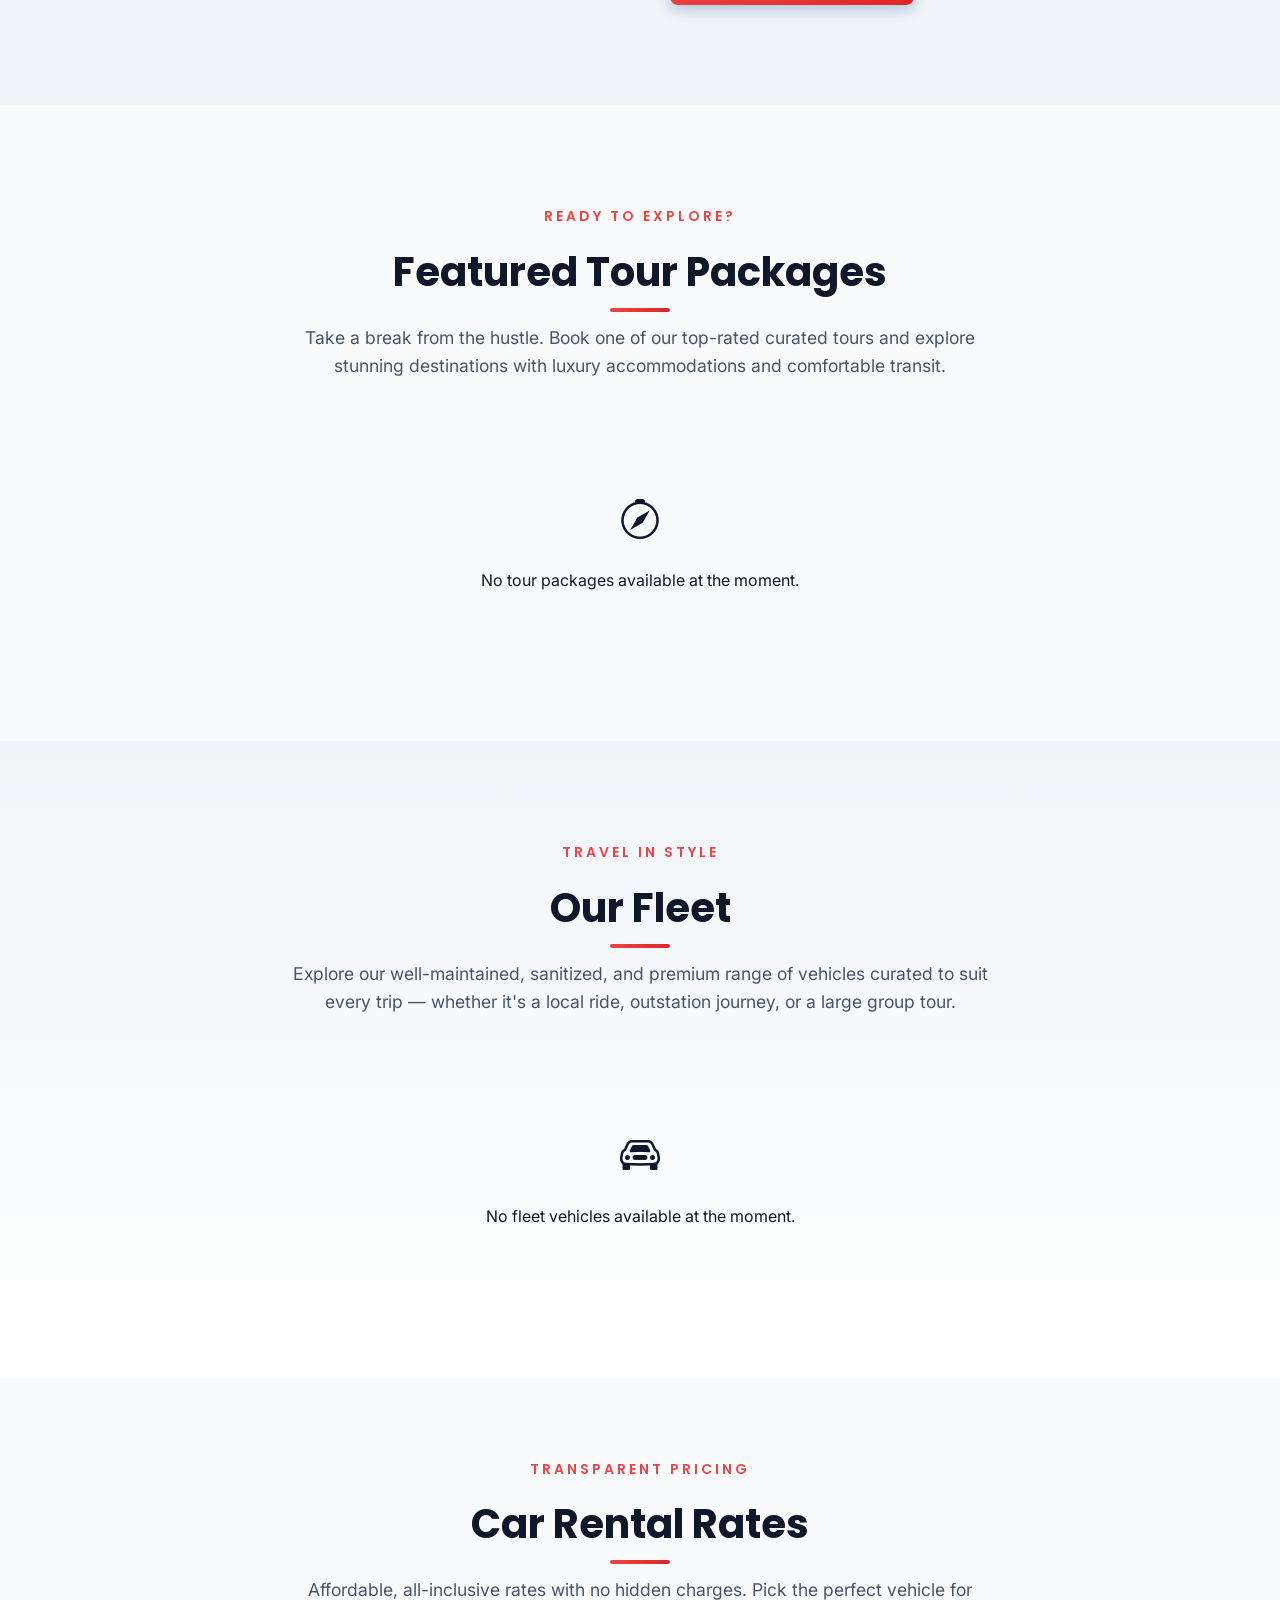
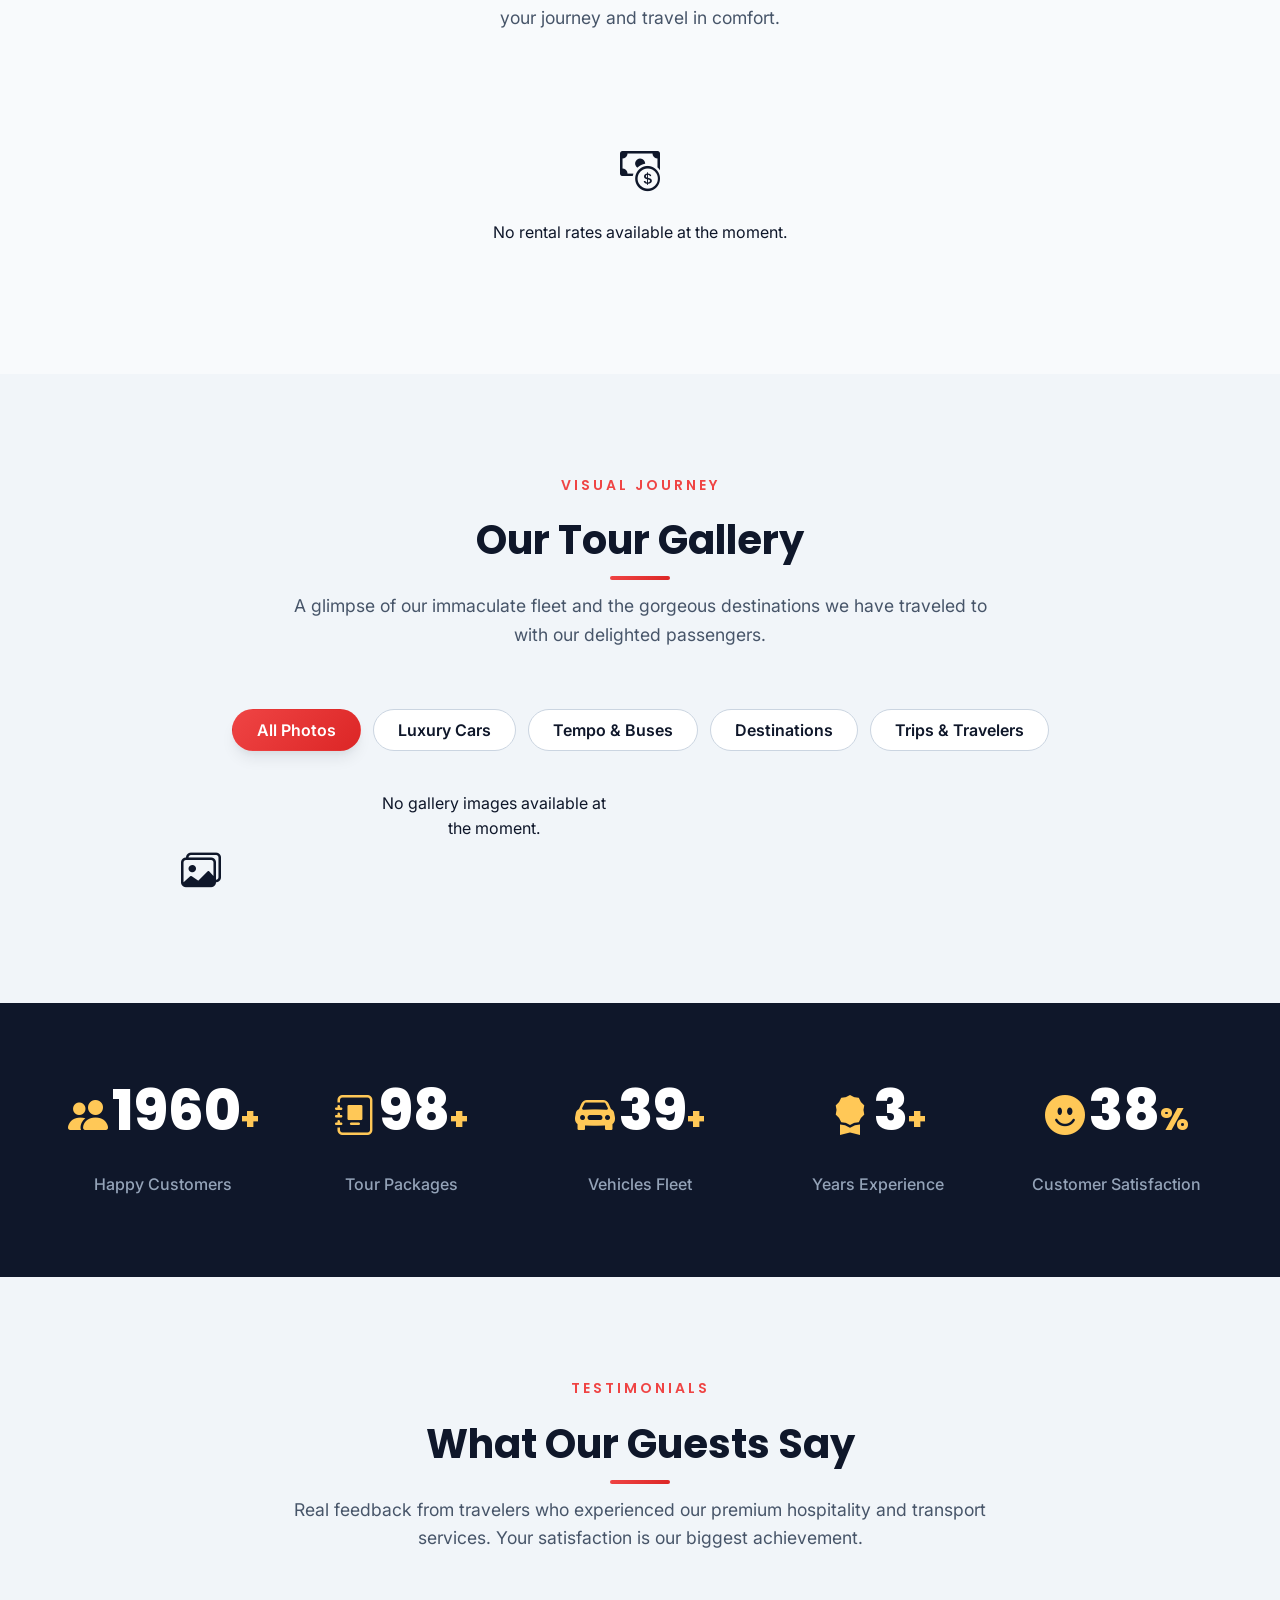
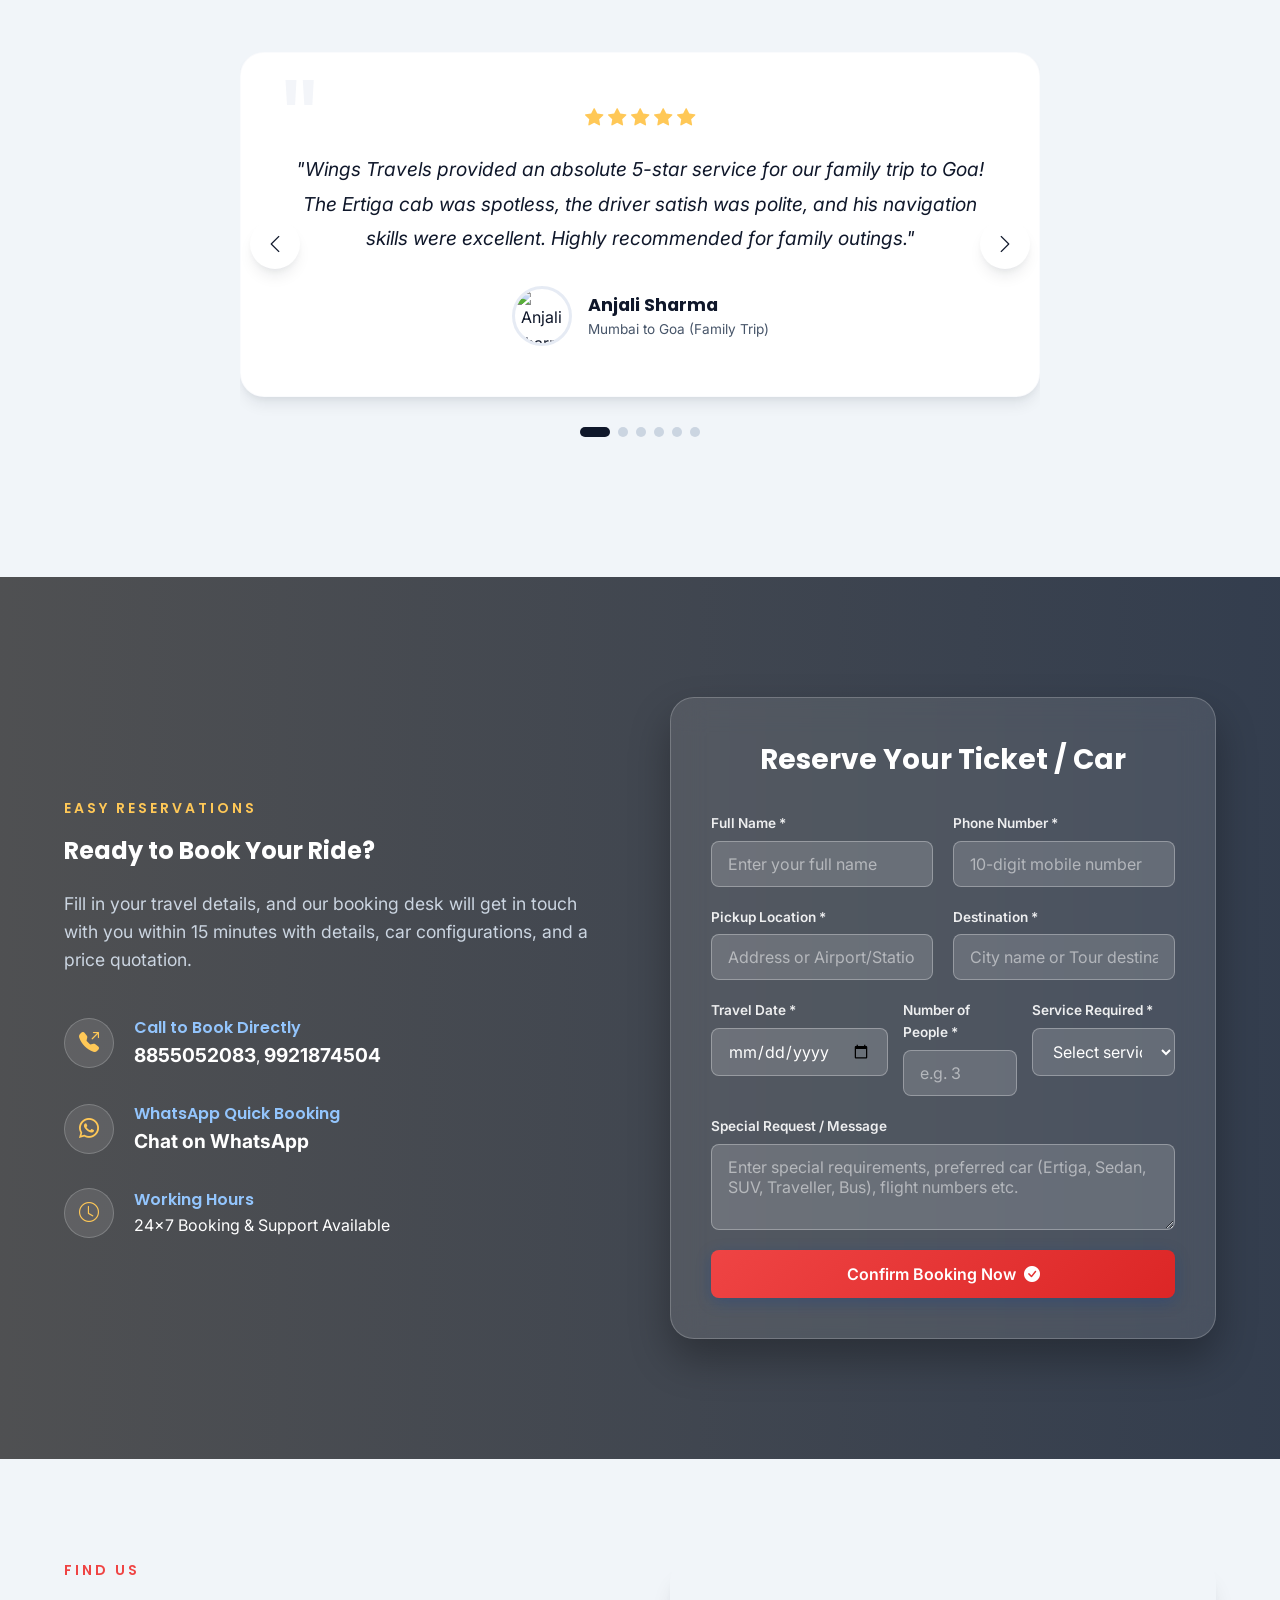
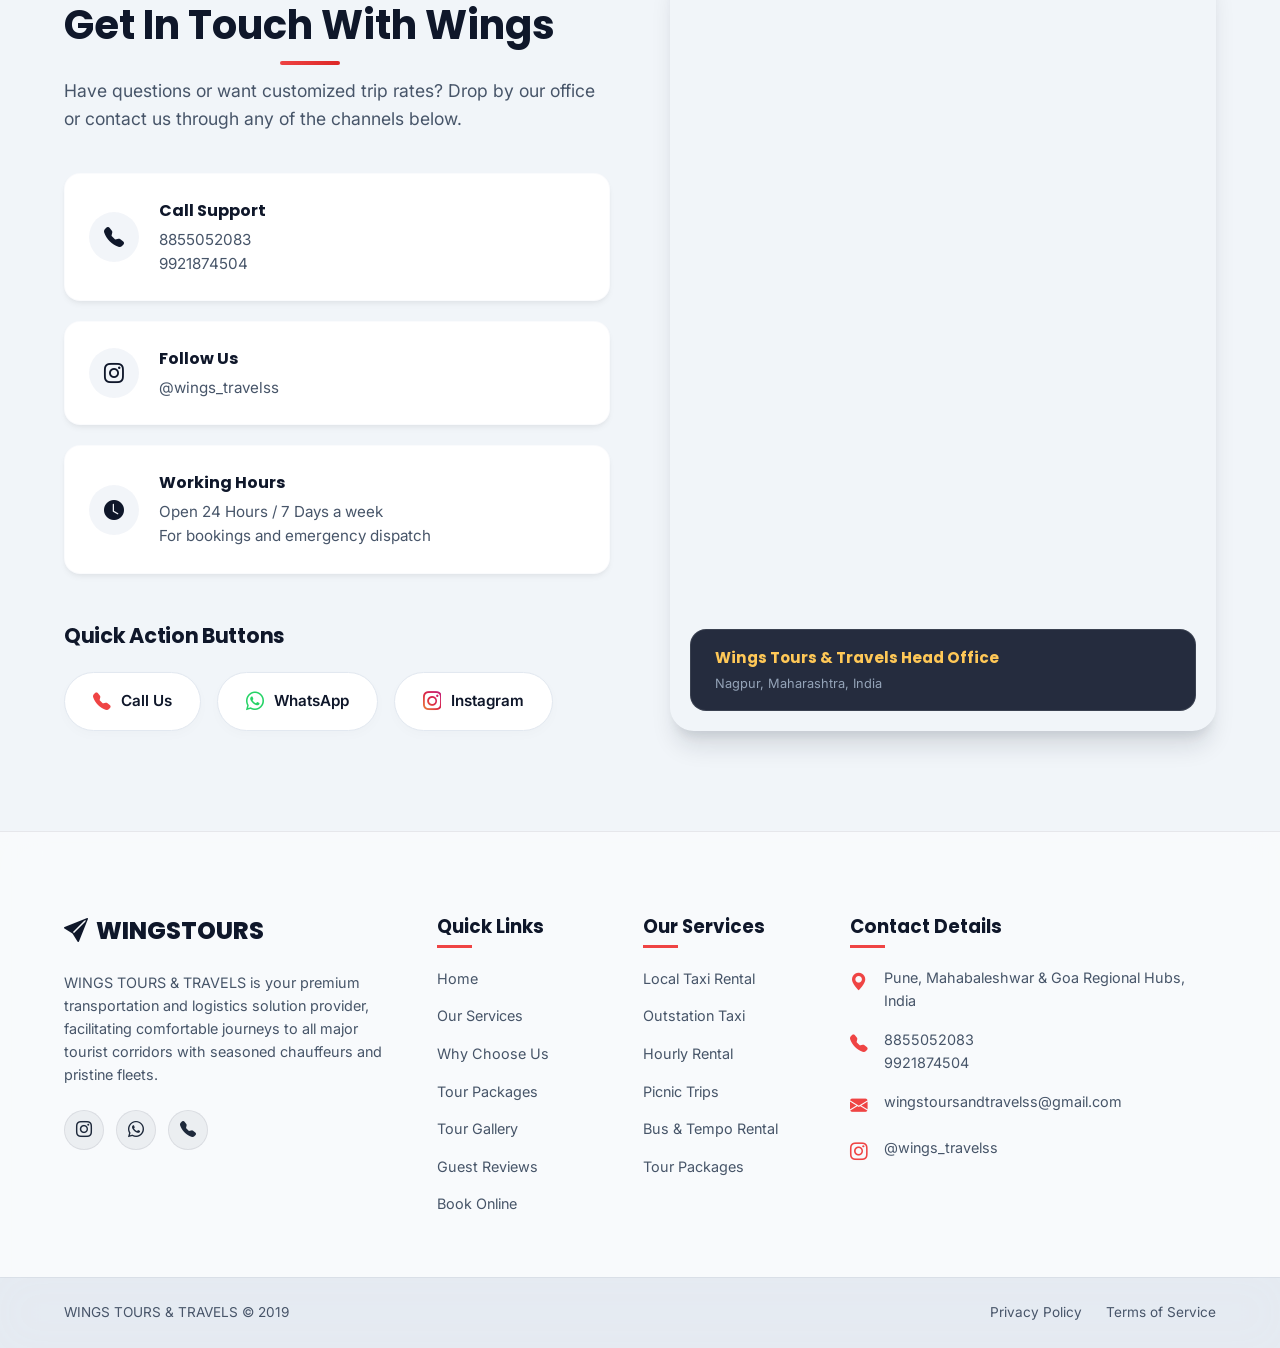
==== commit 62348411: "added Our Fleet,Car Rental Rates pages" ====
--- a/index.html
+++ b/index.html
@@ -20,7 +20,7 @@
     <link rel="preconnect" href="https://fonts.googleapis.com">
     <link rel="preconnect" href="https://fonts.gstatic.com" crossorigin>
     <link
-        href="https://fonts.googleapis.com/css2?family=Inter:wght@300;400;500;600;700&family=Poppins:wght@400;500;600;700;800&family=Permanent+Marker&family=Caveat:wght@700&display=swap"
+        href="https://fonts.googleapis.com/css2?family=Inter:wght@300;400;500;600;700&family=Poppins:wght@400;500;600;700;800&family=Cinzel:wght@400;500;600;700;800&family=Pinyon+Script&display=swap"
         rel="stylesheet">
 
     <!-- Bootstrap Icons -->
@@ -84,10 +84,10 @@
         <div class="hero-container container">
             <div class="hero-content">
                 <div class="hero-title-group">
-                    <h1 class="hero-brush-text main-title">JOURNEYS</h1>
+                    <h1 class="hero-brush-text main-title">FROM MILES</h1>
                     <div class="hero-divider-text">
                         <span class="line"></span>
-                        <span class="text">THAT CREATE</span>
+                        <span class="text">TO</span>
                         <span class="line"></span>
                     </div>
                     <div class="hero-brush-text main-title">MEMORIES</div>
@@ -99,7 +99,7 @@
                     </div>
                 </div>
 
-                <p class="hero-cursive-text">Travel Happy. Memories.</p>
+                <p class="hero-cursive-text">Travel Happy Memories</p>
 
                 <div class="hero-subtext-group">
                     <p class="hero-alert-text">SAFE TRAVEL. HAPPY MEMORIES.</p>
@@ -309,6 +309,13 @@
                 <div class="skeleton-card"></div>
                 <div class="skeleton-card"></div>
             </div>
+        </div>
+
+        <!-- View All Fleet Button (shown when > 4 vehicles exist) -->
+        <div class="fleet-view-all container" id="fleetViewAllWrap" style="display:none;">
+            <a href="fleet.html" class="btn btn-primary fleet-view-all-btn">
+                View All Fleet Vehicles <i class="bi bi-arrow-right-circle-fill"></i>
+            </a>
         </div>
     </section>
 
@@ -871,14 +878,13 @@
             <!-- Maps Column -->
             <div class="contact-map-col reveal-fade-in">
                 <div class="map-container-wrapper">
-                    <!-- Map placeholder representing location in Western Maharashtra / Pune / Mumbai area where tourist rentals frequently operate -->
                     <iframe
-                        src="https://www.google.com/maps/embed?pb=!1m18!1m12!1m3!1d121059.04300994326!2d73.78980145229606!3d18.52460355157143!2m3!1f0!2f0!3f0!3m2!1i1024!2i768!4f13.1!3m3!1m2!1s0x3bc2bf2e67461101%3A0x828d43bf9d9ee343!2sPune%2C%20Maharashtra!5e0!3m2!1sen!2sin!4v1700000000000!5m2!1sen!2sin"
+                        src="https://www.google.com/maps/embed?pb=!1m18!1m12!1m3!1d3720.0039234857447!2d79.07468161540302!3d21.185250285914362!2m3!1f0!2f0!3f0!3m2!1i1024!2i768!4f13.1!3m3!1m2!1s0x3bd4c1fdb02ceef5%3A0x4c286f9bb3105c51!2sWING&#39;S%20TOURS%20AND%20TRAVELS!5e0!3m2!1sen!2sin!4v1700000000000!5m2!1sen!2sin"
                         width="100%" height="450" style="border:0;" allowfullscreen="" loading="lazy"
                         referrerpolicy="no-referrer-when-downgrade" title="Wings Tours Location Map"></iframe>
                     <div class="map-overlay-badge">
                         <h4>Wings Tours & Travels Head Office</h4>
-                        <p>Pune - Mahabaleshwar - Goa Travel Corridor</p>
+                        <p>Nagpur, Maharashtra, India</p>
                     </div>
                 </div>
             </div>
@@ -949,7 +955,7 @@
                     </li>
                     <li>
                         <i class="bi bi-envelope-fill"></i>
-                        <span>booking@wingstravels.co.in</span>
+                        <span><a href="mailto:wingstoursandtravelss@gmail.com">wingstoursandtravelss@gmail.com</a></span>
                     </li>
                     <li>
                         <i class="bi bi-instagram"></i>
--- a/style.css
+++ b/style.css
@@ -27,6 +27,8 @@
     /* Typography */
     --font-heading: 'Poppins', sans-serif;
     --font-body: 'Inter', sans-serif;
+    --font-royal: 'Cinzel', serif;
+    --font-cursive: 'Pinyon Script', cursive;
 
     /* Spacing & Borders */
     --border-radius-sm: 8px;
@@ -609,6 +611,9 @@
     flex-direction: column;
     align-items: flex-start;
     gap: 15px;
+    position: relative;
+    left: -20px;
+    top: 45px;
 }
 
 .hero-title-group {
@@ -620,20 +625,20 @@
 }
 
 .hero-brush-text.main-title {
-    font-family: 'Permanent Marker', cursive;
+    font-family: var(--font-royal);
+    font-weight: 700;
     font-size: 4.8rem;
     color: #1e293b;
-    line-height: 0.9;
-    letter-spacing: -0.01em;
+    line-height: 1.1;
+    letter-spacing: 0.05em;
     margin: 0;
-    transform: rotate(-1.5deg);
 }
 
 .hero-divider-text {
     display: flex;
     align-items: center;
     gap: 12px;
-    margin: 6px 0;
+    margin: 8px 0;
     width: 100%;
     max-width: 320px;
 }
@@ -646,11 +651,11 @@
 }
 
 .hero-divider-text .text {
-    font-family: var(--font-heading);
+    font-family: var(--font-royal);
     font-size: 1.1rem;
-    font-weight: 700;
+    font-weight: 600;
     color: #475569;
-    letter-spacing: 0.15em;
+    letter-spacing: 0.2em;
     text-transform: uppercase;
 }
 
@@ -668,12 +673,13 @@
 }
 
 .hero-cursive-text {
-    font-family: 'Caveat', cursive;
-    font-size: 2.2rem;
-    font-weight: 700;
-    color: #475569;
-    margin: 5px 0 15px 15px;
-    transform: rotate(-1deg);
+    font-family: var(--font-cursive);
+    font-size: 2.4rem;
+    font-weight: 400;
+    color: #334155;
+    margin: 10px 0 20px 0;
+    text-transform: none;
+    letter-spacing: 0.02em;
 }
 
 .hero-subtext-group {
@@ -2252,10 +2258,17 @@
     font-size: 0.9rem;
 }
 
+.footer-contact-list li span,
+.footer-contact-list li a {
+    word-break: break-word;
+    overflow-wrap: anywhere;
+}
+
 .footer-contact-list i {
     color: var(--color-secondary);
     font-size: 1.1rem;
     margin-top: 2px;
+    flex-shrink: 0;
 }
 
 .footer-contact-list a {
@@ -2525,7 +2538,7 @@
 
     .hero-brush-text.main-title {
         font-size: 3.2rem;
-        line-height: 0.95;
+        line-height: 1.1;
     }
 
     .hero-divider-text {
@@ -2779,6 +2792,11 @@
     .success-actions {
         flex-direction: column;
     }
+
+    .footer-top {
+        grid-template-columns: 1fr;
+        gap: 30px;
+    }
 }
 
 /* ==========================================================================
@@ -3153,4 +3171,10 @@
     display: flex;
     justify-content: center;
     margin-top: 50px;
+}
+
+.fleet-view-all {
+    display: flex;
+    justify-content: center;
+    margin-top: 50px;
 }
